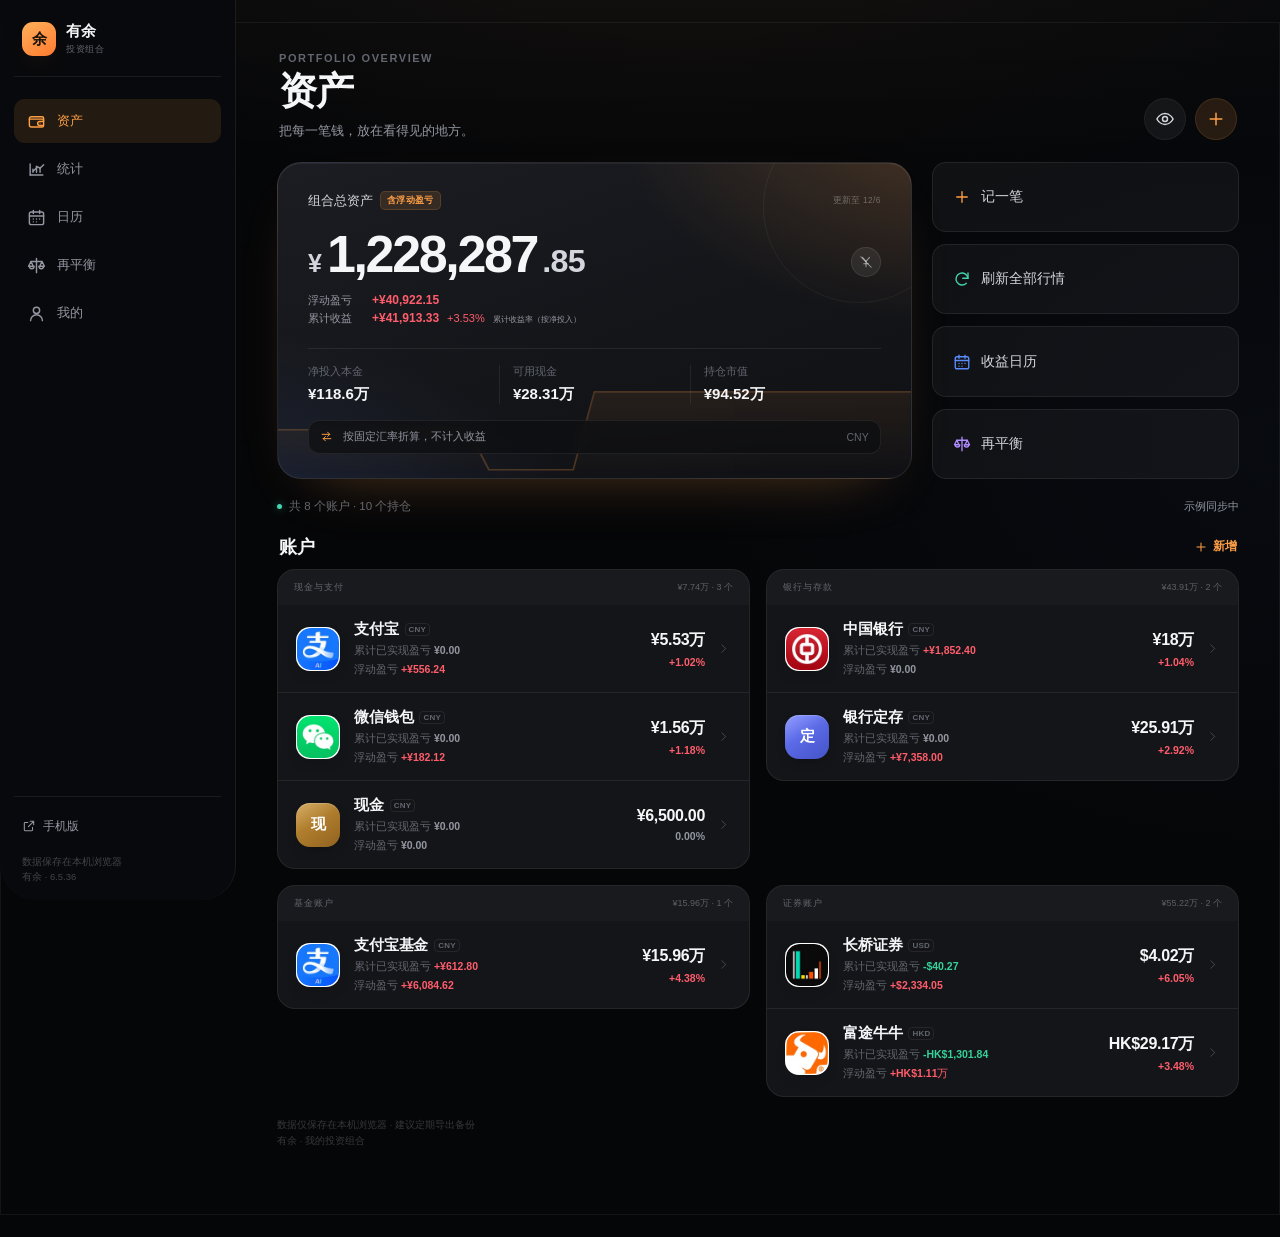
==== pc/index.html @ 5d85e14e "Revert "fix: 图表按实际宽度渲染，修复电脑版曲线放大变形" This reverts commit f839849ef86b0f21b59c3e027beba569b2252ef9." ====
<!DOCTYPE html>
<html lang="zh-CN" data-theme="dark" data-layout="desktop">
<head>
<meta charset="UTF-8">
<meta name="viewport" content="width=device-width, initial-scale=1.0">
<meta name="color-scheme" content="dark light">
<meta name="theme-color" content="#08090B">
<meta name="format-detection" content="telephone=no">
<meta name="description" content="有余 — 桌面端投资组合与收益统计工具">
<title>有余 · 投资组合（电脑版）</title>
<link rel="icon" href="data:image/svg+xml,%3Csvg xmlns='http://www.w3.org/2000/svg' viewBox='0 0 64 64'%3E%3Crect width='64' height='64' rx='16' fill='%23141518'/%3E%3Cpath d='M13 42l11-12 8.5 7L51 18' fill='none' stroke='%23FF9F45' stroke-width='5.5' stroke-linecap='round' stroke-linejoin='round'/%3E%3Ccircle cx='51' cy='18' r='4' fill='%235B8CFF'/%3E%3C/svg%3E">
<link rel="apple-touch-icon" href="[data-uri]">
<script>try{var __t=localStorage.getItem("yingji.theme.v1");if(__t==="light"||__t==="dark"){document.documentElement.dataset.theme=__t;document.documentElement.style.colorScheme=__t;var __m=document.querySelector('meta[name="theme-color"]');if(__m)__m.setAttribute("content",__t==="light"?"#f4f5f7":"#08090b");}}catch(e){}</script>
<style>
/* =========================================================
   有余 · iPhone investment portfolio
   ========================================================= */
:root{
  --bg:#08090b;
  --bg-soft:#0d0e11;
  --surface:#141518;
  --surface-2:#191a1e;
  --surface-3:#202126;
  --surface-4:#282a30;
  --ink:#f5f6f8;
  --ink-2:#d3d6dd;
  --muted:#9397a1;
  --faint:#62666f;
  --line:rgba(255,255,255,.075);
  --line-2:rgba(255,255,255,.13);
  --accent:#ff9f45;
  --accent-2:#ffc46b;
  --accent-soft:rgba(255,159,69,.13);
  --blue:#5b8cff;
  --blue-soft:rgba(91,140,255,.14);
  --violet:#b18cff;
  --teal:#43d6b0;
  --gold:#f2c45c;
  --pink:#ff7aa2;
  --gain:#ff5d6c;
  --gain-soft:rgba(255,93,108,.12);
  --loss:#35d39a;
  --loss-soft:rgba(53,211,154,.11);
  --warning:#ffc857;
  --shadow:0 18px 48px -24px rgba(0,0,0,.8);
  --radius:22px;
  --radius-sm:14px;
  --radius-xs:10px;
  --app-w:480px;
  --safe-top:env(safe-area-inset-top,0px);
  --safe-bottom:env(safe-area-inset-bottom,0px);
  --font:-apple-system,BlinkMacSystemFont,"SF Pro Display","SF Pro Text","PingFang SC","Hiragino Sans GB","Helvetica Neue",Arial,sans-serif;
  --mono:"SF Mono",ui-monospace,"Roboto Mono",Menlo,monospace;
}
*{box-sizing:border-box;-webkit-tap-highlight-color:transparent}
html,body{margin:0;padding:0;background:#050608}
html{font-size:16px;-webkit-text-size-adjust:100%}
body{
  color:var(--ink);
  font-family:var(--font);
  overscroll-behavior-y:none;
  -webkit-font-smoothing:antialiased;
  min-height:100vh;
  background:
    radial-gradient(900px 500px at 50% -10%, rgba(255,159,69,.055), transparent 65%),
    radial-gradient(700px 500px at 100% 40%, rgba(91,140,255,.035), transparent 70%),
    #050608;
}
body::before{
  content:"";
  position:fixed;inset:0;
  pointer-events:none;
  background:linear-gradient(180deg,rgba(255,255,255,.018),transparent 22%);
  z-index:0;
}
button,input,select,textarea{font:inherit;color:inherit}
button{background:none;border:0;padding:0;cursor:pointer}
a{color:inherit;text-decoration:none}
p,h1,h2,h3,h4{margin:0}
ul,ol{margin:0;padding:0;list-style:none}
::selection{background:rgba(255,159,69,.28)}
::-webkit-scrollbar{width:0;height:0}
:focus-visible{outline:2px solid rgba(255,159,69,.7);outline-offset:2px}
.hidden{display:none!important}

#app{
  width:100%;
  max-width:var(--app-w);
  margin:0 auto;
  min-height:100dvh;
  min-height:100vh;
  position:relative;
  background:
    radial-gradient(760px 430px at 50% -12%, rgba(255,159,69,.075), transparent 62%),
    var(--bg);
  box-shadow:0 0 0 1px rgba(255,255,255,.035), 0 30px 100px rgba(0,0,0,.55);
  overflow:hidden;
  overflow:clip;
}
.screen{
  padding:calc(var(--safe-top) + 20px) 18px calc(110px + var(--safe-bottom));
  min-height:100dvh;
  position:relative;
  z-index:1;
}
.screen.detail-screen{
  padding:0 0 calc(96px + var(--safe-bottom));
}
.page{animation:pageIn .34s cubic-bezier(.2,.8,.2,1) both}
@keyframes pageIn{from{opacity:0}to{opacity:1}}
@keyframes fadeIn{from{opacity:0}to{opacity:1}}
@keyframes sheetUp{from{transform:translateY(100%)}to{transform:translateY(0)}}
@keyframes pulseDot{0%,100%{opacity:.4;transform:scale(.85)}50%{opacity:1;transform:scale(1)}}

/* ---------- typography ---------- */
.eyebrow{font-size:11px;line-height:1;letter-spacing:.12em;text-transform:uppercase;color:var(--faint);font-weight:600}
.page-title{font-size:30px;line-height:1.08;font-weight:720;letter-spacing:-.03em;margin-top:7px}
.page-sub{font-size:12px;color:var(--muted);margin-top:7px;line-height:1.45}
.mono{font-family:var(--mono);font-variant-numeric:tabular-nums}
.num{font-variant-numeric:tabular-nums;letter-spacing:-.02em}
.muted{color:var(--muted)}
.faint{color:var(--faint)}
.tiny{font-size:10.5px;line-height:1.5;color:var(--muted)}
.caption{font-size:11px;color:var(--muted);line-height:1.45}
.gain{color:var(--gain)!important}
.loss{color:var(--loss)!important}
.flat{color:var(--muted)!important}
.accent{color:var(--accent)!important}
.nowrap{white-space:nowrap}

/* ---------- header ---------- */
.topbar{
  display:flex;align-items:flex-start;justify-content:space-between;gap:16px;
  padding:2px 2px 20px;
}
.topbar .head-left{min-width:0}
.head-actions{display:flex;align-items:center;gap:9px;padding-top:3px;flex-shrink:0}
.hero-amount-row{display:flex;align-items:flex-end;justify-content:space-between;gap:12px}
.hero-big-toggle{
  width:30px;height:30px;border-radius:50%;flex:0 0 30px;margin-bottom:7px;
  display:inline-flex;align-items:center;justify-content:center;
  background:rgba(255,255,255,.07);border:1px solid rgba(255,255,255,.09);
  color:rgba(255,255,255,.5);transition:background .16s,color .16s,transform .12s;
}
.hero-big-toggle .icon{width:14px;height:14px}
.hero-big-toggle.on{background:rgba(255,159,69,.16);border-color:rgba(255,159,69,.3);color:var(--accent)}
.hero-big-toggle:active{transform:scale(.94)}
.icon-btn{
  width:38px;height:38px;border-radius:50%;
  display:inline-flex;align-items:center;justify-content:center;
  background:rgba(255,255,255,.055);
  border:1px solid rgba(255,255,255,.055);
  color:var(--ink-2);
  transition:transform .16s ease,background .16s ease,color .16s ease;
}
.icon-btn:active{transform:scale(.92);background:rgba(255,255,255,.1)}
.icon-btn.accent{color:var(--accent);background:var(--accent-soft);border-color:rgba(255,159,69,.14)}
.icon-btn.sm{width:32px;height:32px}
.icon-btn.lg{width:42px;height:42px}
.icon{width:20px;height:20px;display:block;stroke:currentColor;fill:none;stroke-width:1.8;stroke-linecap:round;stroke-linejoin:round}
.icon.sm{width:16px;height:16px}
.icon.lg{width:24px;height:24px}
.icon.fill{fill:currentColor;stroke:none}
.text-btn{display:inline-flex;align-items:center;gap:5px;color:var(--accent);font-size:12px;font-weight:600;padding:4px 0}
.text-btn .icon{width:14px;height:14px}
.text-btn.muted{color:var(--muted)}
.pill-btn{
  height:34px;padding:0 13px;border-radius:999px;
  background:rgba(255,255,255,.055);border:1px solid var(--line);
  display:inline-flex;align-items:center;gap:6px;font-size:11.5px;color:var(--ink-2);font-weight:600;
}
.pill-btn .icon{width:14px;height:14px}
.pill-btn:active{transform:scale(.96)}
.back-head{
  position:sticky;top:0;z-index:20;
  display:flex;align-items:center;justify-content:space-between;gap:12px;
  padding:calc(var(--safe-top) + 12px) 16px 12px;
  background:linear-gradient(180deg,rgba(8,9,11,.96) 0%,rgba(8,9,11,.82) 70%,rgba(8,9,11,0) 100%);
  backdrop-filter:blur(16px) saturate(140%);
  -webkit-backdrop-filter:blur(16px) saturate(140%);
}
.back-head .title{font-size:16px;font-weight:650;text-align:center;flex:1;min-width:0;overflow:hidden;text-overflow:ellipsis;white-space:nowrap}
.back-head .side{width:38px;display:flex;justify-content:flex-start}
.back-head .side.right{justify-content:flex-end;width:auto;gap:8px}
.detail-body{padding:0 18px}

/* ---------- tabbar ---------- */
.tabbar{
  position:fixed;left:50%;bottom:0;transform:translateX(-50%);
  width:100%;max-width:var(--app-w);z-index:60;
  display:grid;grid-template-columns:repeat(5,1fr);
  padding:9px 8px calc(8px + var(--safe-bottom));
  background:rgba(12,13,16,.86);
  border-top:1px solid rgba(255,255,255,.06);
  backdrop-filter:blur(26px) saturate(160%);
  -webkit-backdrop-filter:blur(26px) saturate(160%);
}
.tab-item{
  min-width:0;display:flex;flex-direction:column;align-items:center;gap:4px;
  color:var(--faint);font-size:9.5px;font-weight:500;letter-spacing:.02em;
  padding:3px 0 2px;border-radius:14px;transition:color .18s ease;
}
.tab-item .tab-ico{width:23px;height:23px;display:flex;align-items:center;justify-content:center;position:relative}
.tab-item .icon{width:21px;height:21px;stroke-width:1.75}
.tab-item.active{color:var(--accent)}
.tab-item.active .tab-ico::before{
  content:"";position:absolute;inset:-6px -11px;border-radius:13px;
  background:rgba(255,159,69,.1);
}
.tab-item:active{opacity:.7}
.tab-item .dot{position:absolute;top:-1px;right:1px;width:4px;height:4px;border-radius:50%;background:var(--accent)}

/* ---------- surfaces ---------- */
.card{
  background:linear-gradient(180deg,rgba(25,26,30,.96),rgba(20,21,24,.98));
  border:1px solid var(--line);
  border-radius:var(--radius);
  box-shadow:0 1px 0 rgba(255,255,255,.025) inset;
  overflow:hidden;
}
.card.pad{padding:18px}
.card.flat{background:var(--surface);box-shadow:none}
.card.tight{border-radius:18px}
.section{margin-top:22px}
.section-head{display:flex;align-items:center;justify-content:space-between;gap:12px;margin:0 2px 10px}
.section-head h2{font-size:15px;font-weight:650;letter-spacing:-.01em}
.section-head .sub{font-size:10.5px;color:var(--faint);margin-top:3px}
.section-head .text-btn{font-size:11.5px}
.section-label{font-size:11px;letter-spacing:.09em;text-transform:uppercase;color:var(--faint);font-weight:650}
.divider{height:1px;background:var(--line);margin:0 18px}
.card-head{display:flex;align-items:flex-start;justify-content:space-between;gap:12px;padding:18px 18px 0}
.card-head h2{font-size:15px;font-weight:650;letter-spacing:-.01em}
.card-head .sub{font-size:10.5px;color:var(--faint);margin-top:4px;line-height:1.5}
.card-body{padding:18px}

/* ---------- hero ---------- */
.hero{
  position:relative;overflow:hidden;
  border-radius:26px;
  border:1px solid rgba(255,255,255,.085);
  background:
    radial-gradient(120% 150% at 108% -18%, rgba(255,159,69,.24), transparent 46%),
    radial-gradient(105% 125% at -12% 125%, rgba(91,140,255,.16), transparent 58%),
    linear-gradient(160deg,#1c1d22 0%,#141519 56%,#101115 100%);
  box-shadow:0 24px 60px -38px rgba(255,159,69,.42), 0 1px 0 rgba(255,255,255,.06) inset;
  padding:20px 20px 18px;
  isolation:isolate;
}
.hero::after{
  content:"";position:absolute;right:-44px;top:-52px;width:190px;height:190px;border-radius:50%;
  border:1px solid rgba(255,255,255,.055);z-index:-1;
}
.hero-top{display:flex;align-items:center;justify-content:space-between;gap:10px}
.hero-label{font-size:12px;color:var(--ink-2);display:flex;align-items:center;gap:7px;font-weight:550}
.hero-label .tag{font-size:9px;letter-spacing:.04em;color:var(--accent);background:rgba(255,159,69,.13);border:1px solid rgba(255,159,69,.16);padding:2px 6px;border-radius:5px;font-weight:600}
.hero-eye{color:var(--faint);width:30px;height:30px;display:flex;align-items:center;justify-content:center;border-radius:50%;background:rgba(255,255,255,.05)}
.hero-eye .icon{width:16px;height:16px}
.hero-amount{
  font-size:clamp(32px,9.3vw,41px);line-height:1.1;font-weight:730;letter-spacing:-.045em;
  margin-top:13px;font-variant-numeric:tabular-nums;
  display:flex;align-items:baseline;gap:5px;
}
.hero-amount .cur{font-size:21px;font-weight:600;color:var(--ink-2);letter-spacing:0}
.hero-amount .dec{font-size:.62em;color:var(--ink-2);font-weight:600;letter-spacing:-.02em}
.hero-pnl{display:flex;align-items:center;gap:9px;margin-top:8px;font-size:12.5px;flex-wrap:wrap}
.hero-pnl .chip{display:inline-flex;align-items:center;gap:4px;font-weight:650;padding:3px 7px;border-radius:7px;background:rgba(255,93,108,.12);color:var(--gain);font-size:11.5px}
.hero-pnl .chip.loss{background:rgba(53,211,154,.1);color:var(--loss)}
.hero-pnl .muted{font-size:11px;color:var(--muted)}
.hero-stats{
  display:grid;grid-template-columns:1fr 1fr 1fr;gap:0;
  margin-top:19px;padding-top:14px;border-top:1px solid rgba(255,255,255,.075);
}
.hero-stat{padding-right:10px;min-width:0}
.hero-stat + .hero-stat{padding-left:13px;border-left:1px solid rgba(255,255,255,.07)}
.hero-stat .lab{font-size:9.5px;color:var(--faint);white-space:nowrap;overflow:hidden;text-overflow:ellipsis}
.hero-stat .val{font-size:13px;font-weight:650;margin-top:5px;font-variant-numeric:tabular-nums;white-space:nowrap;overflow:hidden;text-overflow:ellipsis}
.hero-stat .val small{font-size:9px;color:var(--faint);font-weight:500;margin-left:3px}
.spark-layer{position:absolute;left:0;right:0;bottom:0;height:92px;z-index:-1;opacity:.46;pointer-events:none}
.spark-layer svg{width:100%;height:100%;display:block}
.hero-fx{
  position:absolute;right:18px;bottom:17px;font-size:8.5px;letter-spacing:.03em;color:rgba(255,255,255,.28);
  display:flex;align-items:center;gap:3px;
}
.hero-fx .icon{width:10px;height:10px}
.hero-note{
  margin-top:14px;padding:9px 11px;border-radius:11px;
  background:rgba(255,255,255,.035);border:1px solid rgba(255,255,255,.05);
  display:flex;align-items:center;justify-content:space-between;gap:10px;font-size:10px;color:var(--muted)
}
.hero-note .icon{width:13px;height:13px;color:var(--accent)}
.hero-note b{color:var(--ink-2);font-weight:600}

/* ---------- quick actions ---------- */
.quick-grid{display:grid;grid-template-columns:repeat(2,1fr);gap:9px;margin-top:12px}
.quick-item{
  display:flex;align-items:center;justify-content:center;gap:6px;
  height:40px;border-radius:13px;background:rgba(255,255,255,.045);border:1px solid var(--line);
  color:var(--ink-2);font-size:11px;font-weight:550;transition:background .16s,transform .16s;
}
.quick-item:active{transform:scale(.97);background:rgba(255,255,255,.08)}
.quick-item .icon{width:15px;height:15px;color:var(--accent)}
.quick-item.blue .icon{color:var(--blue)}
.quick-item.violet .icon{color:var(--violet)}
.quick-item.teal .icon{color:var(--teal)}
.quick-item.busy{opacity:.75}
.quick-item.busy .icon{animation:spin .9s linear infinite}
@keyframes spin{to{transform:rotate(360deg)}}

/* ---------- account rows ---------- */
.list-card{background:var(--surface);border:1px solid var(--line);border-radius:var(--radius);overflow:hidden}
.account-row{
  display:flex;align-items:center;gap:12px;padding:13px 14px;
  position:relative;transition:background .16s ease;
}
.account-row + .account-row{border-top:1px solid var(--line)}
.account-row:active{background:rgba(255,255,255,.035)}
.acct-icon{
  width:40px;height:40px;border-radius:13px;flex:0 0 40px;
  display:flex;align-items:center;justify-content:center;
  font-size:15px;font-weight:700;letter-spacing:-.02em;
  color:#fff;position:relative;overflow:hidden;
  box-shadow:0 5px 14px -8px rgba(0,0,0,.65), 0 1px 0 rgba(255,255,255,.18) inset;
}
.acct-icon::after{content:"";position:absolute;inset:0;background:linear-gradient(150deg,rgba(255,255,255,.26),transparent 45%)}
.acct-icon span{position:relative;z-index:1}
.acct-main{flex:1;min-width:0}
.acct-name{display:flex;align-items:center;gap:6px;font-size:13.5px;font-weight:600;letter-spacing:-.01em;white-space:nowrap;overflow:hidden;text-overflow:ellipsis}
.acct-name .ccy{font-size:8px;font-weight:600;color:var(--faint);border:1px solid var(--line);border-radius:4px;padding:1px 3px;letter-spacing:.03em}
.acct-meta{display:flex;align-items:center;gap:9px;margin-top:5px;font-size:9.5px;color:var(--faint);white-space:nowrap;overflow:hidden}
.acct-meta + .acct-meta{margin-top:2px}
.acct-meta b{font-weight:550;font-variant-numeric:tabular-nums}
.acct-meta .sep{width:2px;height:2px;border-radius:50%;background:var(--faint);opacity:.55}
.acct-value{text-align:right;flex:0 0 auto;min-width:77px}
.acct-value .v{font-size:14px;font-weight:650;font-variant-numeric:tabular-nums;letter-spacing:-.02em}
.acct-value .p{font-size:9.5px;margin-top:5px;font-weight:550;font-variant-numeric:tabular-nums}
.acct-chevron{color:rgba(255,255,255,.22);width:14px;height:14px;flex:0 0 14px;margin-left:-2px}
.acct-chevron .icon{width:13px;height:13px}
.account-row .hold-badge{font-size:8px;color:var(--faint);margin-top:4px;display:block;text-align:right}

/* ---------- holdings ---------- */
.holding-row{
  display:flex;align-items:center;gap:11px;padding:13px 14px;
  transition:background .16s;position:relative;
}
.holding-row + .holding-row{border-top:1px solid var(--line)}
.holding-row:active{background:rgba(255,255,255,.035)}
.h-icon{
  width:34px;height:34px;border-radius:11px;flex:0 0 34px;display:flex;align-items:center;justify-content:center;
  font-size:10.5px;font-weight:700;letter-spacing:-.02em;color:var(--ink-2);
  background:var(--surface-3);border:1px solid rgba(255,255,255,.055);
}
.h-icon.img{color:#fff;border:0;background:linear-gradient(145deg,var(--hc1),var(--hc2));box-shadow:0 6px 14px -9px #000}
.h-main{flex:1;min-width:0}
.h-name{font-size:12.5px;font-weight:600;white-space:nowrap;overflow:hidden;text-overflow:ellipsis}
.h-sub{font-size:9px;color:var(--faint);margin-top:4px;white-space:nowrap;overflow:hidden;text-overflow:ellipsis}
.h-value{text-align:right;min-width:70px}
.h-value .v{font-size:12.5px;font-weight:650;font-variant-numeric:tabular-nums}
.h-value .h-label{font-size:7.5px;color:var(--faint);margin-bottom:2px;letter-spacing:.03em}
.h-value .p{font-size:9.5px;margin-top:4px;font-variant-numeric:tabular-nums;font-weight:550}
.h-chevron .icon{width:12px;height:12px;color:rgba(255,255,255,.2)}
.h-cell,.desktop-table-head{display:none}

/* ---------- segmented ---------- */
.segmented{
  display:grid;grid-auto-flow:column;grid-auto-columns:1fr;
  gap:3px;padding:3px;border-radius:13px;background:rgba(255,255,255,.055);
  border:1px solid rgba(255,255,255,.035);
}
.segmented .seg{
  height:31px;border-radius:10px;display:flex;align-items:center;justify-content:center;
  font-size:11px;font-weight:550;color:var(--muted);white-space:nowrap;transition:background .18s,color .18s,box-shadow .18s;
}
.segmented .seg.active{background:#2b2c32;color:var(--ink);font-weight:650;box-shadow:0 4px 12px -6px #000,0 1px 0 rgba(255,255,255,.09) inset}
.segmented.small .seg{height:27px;font-size:10px;border-radius:8px}
.segmented.accent .seg.active{background:rgba(255,159,69,.16);color:var(--accent);box-shadow:none}
.chip-row{display:flex;gap:7px;overflow:auto;padding:1px 0;scrollbar-width:none}
.chip{
  height:32px;padding:0 13px;border-radius:999px;flex:0 0 auto;
  display:flex;align-items:center;gap:6px;font-size:11px;font-weight:550;
  border:1px solid var(--line);background:rgba(255,255,255,.035);color:var(--muted);
  transition:.18s;
}
.chip.active{background:var(--ink);color:#111;border-color:var(--ink);font-weight:650}
.chip .dot{width:6px;height:6px;border-radius:50%}
.chip.add{border-style:dashed;color:var(--faint);padding:0 11px}
.chip:active{transform:scale(.96)}

/* ---------- chart ---------- */
.chart-block{position:relative;margin-top:4px}
.chart-svg{width:100%;height:auto;display:block;overflow:visible}
.chart-svg .grid-line{stroke:rgba(255,255,255,.055);stroke-width:.7;stroke-dasharray:2 4}
.chart-svg .axis-label{fill:#646872;font-size:8px;font-family:var(--font)}
.chart-svg .line{fill:none;stroke-width:1.9;stroke-linecap:round;stroke-linejoin:round;vector-effect:non-scaling-stroke}
.chart-svg .area{opacity:.95}
.chart-svg .last-dot{stroke:#141518;stroke-width:2.2}
.chart-svg .crosshair{stroke:rgba(255,255,255,.24);stroke-width:.8;stroke-dasharray:3 3}
.chart-svg .hover-dot{stroke:#141518;stroke-width:2}
.chart-tip{
  position:absolute;z-index:5;pointer-events:none;min-width:82px;
  background:rgba(32,33,38,.96);border:1px solid rgba(255,255,255,.11);
  border-radius:9px;padding:6px 8px;box-shadow:0 8px 24px rgba(0,0,0,.4);
  transform:translate(-50%,-108%);opacity:0;transition:opacity .12s ease;
  backdrop-filter:blur(10px);-webkit-backdrop-filter:blur(10px);
}
.chart-tip.show{opacity:1}
.chart-tip .d{font-size:8px;color:var(--faint);white-space:nowrap}
.chart-tip .v{font-size:11px;font-weight:650;margin-top:2px;white-space:nowrap;font-variant-numeric:tabular-nums}
.chart-tip .p{font-size:8.5px;margin-top:1px;font-variant-numeric:tabular-nums}
.chart-head{display:flex;align-items:flex-start;justify-content:space-between;gap:12px;margin-bottom:4px}
.chart-head h2{font-size:15px;font-weight:650}
.chart-head .sub{font-size:10px;color:var(--faint);margin-top:4px}
.chart-toggle{width:128px;flex:0 0 128px}
.chart-tabs{display:flex;gap:14px;margin-top:13px;border-bottom:1px solid var(--line)}
.chart-tabs button{font-size:11px;color:var(--faint);padding:0 1px 9px;position:relative;font-weight:550}
.chart-tabs button.active{color:var(--ink)}
.chart-tabs button.active::after{content:"";position:absolute;left:0;right:0;bottom:-1px;height:2px;border-radius:2px;background:var(--accent)}
.period-row{display:flex;align-items:center;justify-content:space-between;gap:10px;margin-top:12px}
.period-row .segmented{width:190px}

/* ---------- metrics ---------- */
.metrics{display:grid;grid-template-columns:repeat(4,1fr);gap:1px;background:var(--line);border-radius:14px;overflow:hidden;margin-top:14px}
.metric{background:rgba(255,255,255,.022);padding:11px 10px;min-width:0}
.metric .lab{font-size:8.5px;color:var(--faint);white-space:nowrap;overflow:hidden;text-overflow:ellipsis}
.metric .val{font-size:12px;font-weight:650;margin-top:5px;font-variant-numeric:tabular-nums;white-space:nowrap;overflow:hidden;text-overflow:ellipsis}
.metric .sub{font-size:7.5px;color:var(--faint);margin-top:3px;white-space:nowrap}

/* ---------- records ---------- */
.record-row{display:flex;align-items:center;gap:11px;padding:11px 14px;position:relative}
.record-row + .record-row{border-top:1px solid var(--line)}
.rec-icon{
  width:30px;height:30px;border-radius:10px;flex:0 0 30px;display:flex;align-items:center;justify-content:center;
  background:rgba(255,255,255,.05);color:var(--muted);font-size:9px;
}
.rec-icon.gain{background:var(--gain-soft);color:var(--gain)}
.rec-icon.loss{background:var(--loss-soft);color:var(--loss)}
.rec-icon.accent{background:var(--accent-soft);color:var(--accent)}
.rec-icon.blue{background:var(--blue-soft);color:var(--blue)}
.rec-main{flex:1;min-width:0}
.rec-title{font-size:11.5px;font-weight:550;display:flex;align-items:center;gap:6px;white-space:nowrap;overflow:hidden;text-overflow:ellipsis}
.rec-title .tag{font-size:7.5px;border-radius:4px;padding:1px 4px;background:rgba(255,255,255,.06);color:var(--faint);font-weight:500}
.rec-sub{font-size:8.5px;color:var(--faint);margin-top:3px;white-space:nowrap;overflow:hidden;text-overflow:ellipsis}
.rec-val{text-align:right;font-size:11px;font-weight:600;font-variant-numeric:tabular-nums;white-space:nowrap;padding-right:1px}
.rec-val .small{display:block;font-size:8px;color:var(--faint);font-weight:400;margin-top:3px}
.rec-del{color:rgba(255,255,255,.2);width:30px;height:30px;display:flex;align-items:center;justify-content:center;border-radius:9px;flex:0 0 30px}
.rec-del:active{background:rgba(255,93,108,.12);color:var(--gain)}
.rec-del .icon{width:14px;height:14px}
.records-more{padding:12px 14px;border-top:1px solid var(--line);text-align:center}

/* ---------- donut ---------- */
.donut-layout{display:flex;align-items:center;gap:16px;margin-top:6px}
.donut-box{position:relative;flex-shrink:0}
.donut-box svg{width:100%;height:100%;display:block;transform:rotate(-90deg)}
.donut-box circle{transition:stroke-dasharray .5s ease}
.donut-center{position:absolute;inset:0;display:flex;flex-direction:column;align-items:center;justify-content:center;text-align:center;padding:0 18px}
.donut-center strong{font-size:16px;font-weight:700;letter-spacing:-.03em;font-variant-numeric:tabular-nums;line-height:1.1;max-width:100%;white-space:nowrap;overflow:hidden;text-overflow:ellipsis}
.donut-center span{font-size:8px;color:var(--faint);margin-top:4px;letter-spacing:.03em}
.donut-legend{flex:1;min-width:0;display:flex;flex-direction:column;gap:8px}
.legend-row{display:flex;align-items:center;gap:7px;min-width:0}
.legend-row .dot{width:7px;height:7px;border-radius:2px;flex:0 0 7px}
.legend-row .name{font-size:10.5px;color:var(--ink-2);flex:1;min-width:0;overflow:hidden;text-overflow:ellipsis;white-space:nowrap}
.legend-row .amt{font-size:10px;font-weight:600;font-variant-numeric:tabular-nums;white-space:nowrap}
.legend-row .pct{font-size:9px;color:var(--faint);min-width:30px;text-align:right;font-variant-numeric:tabular-nums}
.donut-pair{display:grid;grid-template-columns:1fr 1fr;gap:10px;align-items:center}
.donut-mini-wrap{display:flex;flex-direction:column;align-items:center;gap:8px}
.donut-mini-wrap .cap{font-size:10px;color:var(--muted);text-align:center}
.donut-mini-wrap .cap b{display:block;color:var(--ink);font-size:11px;font-weight:600;margin-bottom:2px}
.donut-mini-wrap .donut-center strong{font-size:13px}

/* ---------- bar list ---------- */
.bar-list{display:flex;flex-direction:column;gap:12px;margin-top:15px}
.bar-row .bar-top{display:flex;align-items:center;gap:7px;margin-bottom:6px}
.bar-row .dot{width:7px;height:7px;border-radius:2px;flex:0 0 7px}
.bar-row .name{font-size:10.5px;flex:1;color:var(--ink-2);font-weight:550;white-space:nowrap;overflow:hidden;text-overflow:ellipsis}
.bar-row .pct{font-size:10px;font-weight:650;font-variant-numeric:tabular-nums}
.bar-row .amt{font-size:8.5px;color:var(--faint);margin-top:4px;font-variant-numeric:tabular-nums;white-space:nowrap}
.bar-track{height:6px;border-radius:3px;background:rgba(255,255,255,.065);overflow:hidden;position:relative}
.bar-fill{height:100%;border-radius:3px;min-width:2px;transition:width .6s cubic-bezier(.2,.8,.2,1)}

/* ---------- flow diagram ---------- */
.flow-card{padding:18px 16px 16px}
.flow-diagram{position:relative;height:300px;margin-top:8px}
.flow-svg{position:absolute;inset:0;width:100%;height:100%;pointer-events:none}
.flow-node{
  position:absolute;background:rgba(255,255,255,.035);border:1px solid var(--line);
  border-radius:11px;padding:8px 8px 7px;text-align:center;min-width:0;
  display:flex;flex-direction:column;align-items:center;justify-content:center;
}
.flow-node .l{font-size:8px;color:var(--faint);white-space:nowrap}
.flow-node .v{font-size:11.5px;font-weight:650;margin-top:4px;font-variant-numeric:tabular-nums;white-space:nowrap}
.flow-node.accent{background:rgba(255,159,69,.08);border-color:rgba(255,159,69,.15)}
.flow-node.accent .v{color:var(--accent)}
.flow-node.gain{background:var(--gain-soft);border-color:rgba(255,93,108,.12)}
.flow-node.gain .v{color:var(--gain)}
.flow-node.loss{background:var(--loss-soft);border-color:rgba(53,211,154,.12)}
.flow-node.loss .v{color:var(--loss)}
.flow-node.total{background:rgba(255,255,255,.065);border-color:rgba(255,255,255,.13)}
.flow-node.total .v{font-size:13px}
.flow-top{left:2%;top:0;width:46%}
.flow-top.right{left:52%}
.flow-node-sub{font-size:7.5px;color:var(--faint);margin-top:2px;white-space:nowrap}
.flow-mid{top:110px;width:30%}
.flow-mid.a{left:1%}.flow-mid.b{left:35%}.flow-mid.c{left:69%}
.flow-end{left:26%;top:220px;width:48%}
.flow-legend{display:flex;align-items:center;justify-content:center;gap:7px;font-size:8.5px;color:var(--faint);margin-top:4px}
.flow-legend .dot{width:5px;height:5px;border-radius:50%;background:var(--accent)}
.flow-split{margin-top:12px;padding-top:12px;border-top:1px solid var(--line)}
.flow-split-head{display:flex;align-items:baseline;justify-content:space-between;font-size:10px;color:var(--muted)}
.flow-split-head b{font-size:15px;font-weight:650;letter-spacing:-.02em;font-variant-numeric:tabular-nums}
.flow-split-rows{margin-top:10px;display:flex;flex-direction:column;gap:8px}
.flow-split-row{display:flex;align-items:baseline;gap:8px;font-size:9px;color:var(--muted)}
.flow-split-row > span{flex:0 0 52px}
.flow-split-row > i{flex:1;min-width:0;font-style:normal;font-size:8px;color:var(--faint);white-space:nowrap;overflow:hidden;text-overflow:ellipsis}
.flow-split-row > b{flex:0 0 74px;text-align:right;font-size:10.5px;font-weight:600;color:var(--ink-2);font-variant-numeric:tabular-nums}

.position-group-title{font-size:8px;letter-spacing:.12em;color:var(--faint);padding:13px 0 3px;font-weight:600}
.position-group-title:first-child{padding-top:5px}
.glossary{margin:16px 0 0;border:1px solid var(--line);border-radius:14px;background:rgba(255,255,255,.022);overflow:hidden}
.glossary summary{list-style:none;display:flex;align-items:center;gap:7px;padding:12px 14px;font-size:10.5px;font-weight:600;cursor:pointer;color:var(--ink-2)}
.glossary summary::-webkit-details-marker{display:none}
.glossary summary svg{width:13px;height:13px;color:var(--faint)}
.glossary-hint{margin-left:auto;font-size:8.5px;font-weight:400;color:var(--faint)}
.glossary .when-open{display:none}
.glossary[open] .when-open{display:inline}
.glossary[open] .when-closed{display:none}
.h-sub-cost{font-size:8px!important;margin-top:3px!important}
.glossary-list{padding:0 14px 13px;display:flex;flex-direction:column;gap:10px}
.glossary-item{display:flex;flex-direction:column;gap:3px;padding-top:10px;border-top:1px solid var(--line)}
.glossary-name{font-size:9.5px;font-weight:650;color:var(--ink-2)}
.glossary-desc{font-size:9px;line-height:1.55;color:var(--faint)}

.backup-copy-area{width:100%;height:300px;border:1px solid var(--line);border-radius:12px;background:rgba(255,255,255,.03);color:var(--ink-2);font:9px/1.45 var(--mono);padding:10px;resize:vertical;white-space:pre;overflow:auto}
html[data-theme="light"] .backup-copy-area{background:#fff}
/* ---------- stat cards / misc ---------- */
.mini-stats{display:grid;grid-template-columns:1fr 1fr;gap:9px;margin-top:10px}
.mini-stat{background:var(--surface-2);border:1px solid var(--line);border-radius:15px;padding:12px 13px}
.mini-stat .l{font-size:9px;color:var(--faint)}
.mini-stat .v{font-size:15px;font-weight:650;margin-top:5px;font-variant-numeric:tabular-nums}
.mini-stat .s{font-size:8.5px;color:var(--faint);margin-top:3px}
.info-banner{
  display:flex;gap:9px;align-items:flex-start;padding:11px 12px;border-radius:13px;
  background:rgba(91,140,255,.07);border:1px solid rgba(91,140,255,.12);
  font-size:9.5px;line-height:1.55;color:#aab6d5;margin-top:12px;
}
.info-banner .icon{width:14px;height:14px;flex:0 0 14px;color:var(--blue);margin-top:1px}
.info-banner.warn{background:rgba(255,200,87,.06);border-color:rgba(255,200,87,.13);color:#cbb98c}
.info-banner.warn .icon{color:var(--warning)}
.empty-state{padding:36px 20px;text-align:center;color:var(--faint)}
.empty-state .ico{width:44px;height:44px;border-radius:14px;margin:0 auto 12px;display:flex;align-items:center;justify-content:center;background:rgba(255,255,255,.045);color:var(--muted)}
.empty-state .ico .icon{width:20px;height:20px}
.empty-state h3{font-size:12px;color:var(--ink-2);font-weight:600}
.empty-state p{font-size:9.5px;line-height:1.55;margin-top:5px}
.empty-state .btn{margin-top:14px}

/* ---------- page-specific: assets ---------- */
.asset-toolbar{display:flex;align-items:center;justify-content:space-between;margin-top:18px;gap:10px}
.asset-toolbar .left{display:flex;align-items:center;gap:7px;font-size:10.5px;color:var(--faint)}
.asset-toolbar .left .dot{width:5px;height:5px;border-radius:50%;background:var(--teal);box-shadow:0 0 8px rgba(67,214,176,.6)}
.asset-toolbar .right{display:flex;align-items:center;gap:8px}
.asset-toolbar .pill-btn{height:29px;font-size:10px}
.account-group-label{padding:14px 16px 7px;font-size:9px;letter-spacing:.1em;text-transform:uppercase;color:var(--faint);display:flex;justify-content:space-between;align-items:center;background:rgba(255,255,255,.018)}
.account-group-label span:last-child{letter-spacing:0;text-transform:none;font-size:9px;color:rgba(255,255,255,.3)}

/* ---------- stats ---------- */
.stat-hero{display:flex;align-items:flex-end;justify-content:space-between;gap:14px;margin-bottom:12px}
.stat-hero .big{font-size:27px;font-weight:720;letter-spacing:-.04em;font-variant-numeric:tabular-nums;line-height:1.1}
.stat-hero .cap{font-size:9px;color:var(--faint);margin-top:5px}
.stat-hero .right{text-align:right;font-size:10.5px;color:var(--muted)}
.stat-hero .right b{display:block;font-size:13px;font-weight:650;margin-top:3px;font-variant-numeric:tabular-nums}
.scheme-strip{display:flex;gap:7px;overflow:auto;margin:2px 0 14px}
.scheme-strip .chip{height:33px}
.sankey-shell{
  margin:14px 0 0;overflow:visible;
}
.sankey-shell::-webkit-scrollbar{display:none}
.sankey-svg{display:block;width:100%;height:auto;min-width:0}
.sankey-svg text{font-family:var(--font)}
.sankey-label{fill:#d9dce3;font-size:8.5px;font-weight:600}
.sankey-sub{fill:#6e727c;font-size:7.2px}
.sankey-total{fill:#f5f6f8;font-size:10px;font-weight:650}
.sankey-head{fill:#767a84;font-size:7px;letter-spacing:.05em}
.sankey-node{transition:opacity .2s}
.sankey-link{mix-blend-mode:screen}
.sankey-hint{display:flex;align-items:center;gap:4px;font-size:8.5px;color:var(--faint);margin-top:2px}
.sankey-hint .icon{width:11px;height:11px}
.stats-list{margin-top:3px}
.stats-row{display:flex;align-items:center;gap:11px;padding:12px 0;border-bottom:1px solid var(--line)}
.stats-row:last-child{border-bottom:0}
.stats-row .dot{width:8px;height:8px;border-radius:3px;flex:0 0 8px}
.stats-row .main{flex:1;min-width:0}
.stats-row .main .t{font-size:11.5px;font-weight:550;white-space:nowrap;overflow:hidden;text-overflow:ellipsis}
.stats-row .main .s{font-size:9px;color:var(--faint);margin-top:3px;white-space:nowrap;overflow:hidden;text-overflow:ellipsis}
.stats-row .val{text-align:right;min-width:74px}
.stats-row .val b{display:block;font-size:11.5px;font-weight:650;font-variant-numeric:tabular-nums}
.stats-row .val span{display:block;font-size:8.5px;margin-top:3px;font-variant-numeric:tabular-nums}
.stats-row .chev{color:rgba(255,255,255,.18)}
.stats-row .chev .icon{width:13px;height:13px}

/* ---------- rebalance ---------- */
.reb-summary{display:flex;align-items:center;justify-content:space-between;gap:10px;padding:12px 14px;border-radius:13px;background:rgba(255,255,255,.032);border:1px solid var(--line);margin-top:12px}
.reb-summary .l{display:flex;align-items:center;gap:8px;font-size:10px;color:var(--muted)}
.reb-summary .l .icon{width:15px;height:15px;color:var(--accent)}
.reb-summary .r{font-size:10px;font-weight:600;color:var(--ink-2)}
.reb-list{margin-top:8px}
.reb-row{padding:14px 0;border-bottom:1px solid var(--line)}
.reb-row:last-child{border-bottom:0}
.reb-top{display:flex;align-items:center;gap:7px;margin-bottom:8px}
.reb-top .dot{width:7px;height:7px;border-radius:2px;flex:0 0 7px}
.reb-top .name{font-size:11.5px;font-weight:600;flex:1;min-width:0;white-space:nowrap;overflow:hidden;text-overflow:ellipsis}
.reb-top .val{font-size:11.5px;font-weight:650;font-variant-numeric:tabular-nums}
.reb-top .st{font-size:8px;border-radius:5px;padding:2px 5px;font-weight:550;margin-left:2px}
.reb-top .st.high{background:var(--gain-soft);color:var(--gain)}
.reb-top .st.low{background:var(--blue-soft);color:var(--blue)}
.reb-top .st.ok{background:var(--loss-soft);color:var(--loss)}
.reb-track{height:9px;border-radius:5px;background:rgba(255,255,255,.062);position:relative;overflow:hidden}
.reb-zone{position:absolute;top:0;bottom:0;background:rgba(255,255,255,.055);border-left:1px solid rgba(255,255,255,.14);border-right:1px solid rgba(255,255,255,.14)}
.reb-fill{position:absolute;left:0;top:0;bottom:0;border-radius:5px;opacity:.7}
.reb-target{position:absolute;top:-2px;bottom:-2px;width:2px;background:var(--ink);border-radius:2px;box-shadow:0 0 0 2px rgba(0,0,0,.24)}
.reb-meta{display:flex;align-items:center;justify-content:space-between;margin-top:7px;font-size:8.5px;color:var(--faint)}
/* 调整目标配置：目标 / 目标金额 / 年化 / 预期收益 */
.reb-target-head{display:grid;grid-template-columns:minmax(0,1fr) 46px 72px 44px 78px;gap:6px;padding:0 0 7px;font-size:8px;color:var(--faint);letter-spacing:.02em}
.reb-target-head span:nth-child(n+2){text-align:right}
.reb-target-list{display:flex;flex-direction:column;gap:10px}
.reb-target-row{display:grid;grid-template-columns:minmax(0,1fr) 46px 72px 44px 78px;gap:6px;align-items:center}
.reb-target-name{display:flex;align-items:center;gap:8px;min-width:0}
.reb-target-name .dot{width:8px;height:8px;border-radius:3px;flex:0 0 8px}
.reb-target-name .nm{font-size:11px;color:var(--ink-2);white-space:nowrap;overflow:hidden;text-overflow:ellipsis}
.reb-target-row .reb-num{height:36px;padding:0 6px;text-align:right;font-size:12px;font-variant-numeric:tabular-nums}
.reb-target-amt{text-align:right;font-size:10px;color:var(--faint);font-variant-numeric:tabular-nums;white-space:nowrap;overflow:hidden;text-overflow:ellipsis}
.reb-target-amt.on{color:var(--ink-2);font-weight:600}
.reb-target-sum{display:grid;grid-template-columns:minmax(0,1fr) 46px 72px 44px 78px;gap:6px;align-items:start;margin-top:10px;padding-top:10px;border-top:1px solid var(--line)}
.reb-sum-name{font-size:9px;color:var(--faint);padding-top:1px}
.reb-sum{display:flex;flex-direction:column;align-items:flex-end;gap:3px;min-width:0}
.reb-sum span{font-size:8px;color:var(--faint);white-space:nowrap}
.reb-sum b{font-size:12px;font-weight:650;font-variant-numeric:tabular-nums;white-space:nowrap;color:var(--ink-2)}
.reb-sum-expected b{color:var(--accent);font-size:13px}
@media (max-width:374px){
  .reb-target-head,.reb-target-row,.reb-target-sum{grid-template-columns:minmax(0,1fr) 42px 64px 40px 70px;gap:5px}
}
.reb-meta b{font-weight:550;font-variant-numeric:tabular-nums}
.reb-meta .diff.high{color:var(--gain)}
.reb-meta .diff.low{color:var(--blue)}
.reb-actions{display:grid;grid-template-columns:1fr 1fr;gap:9px;margin-top:14px}
.reb-actions .btn{height:42px}
.reb-plan-row{display:flex;align-items:flex-start;gap:10px;padding:12px 0;border-bottom:1px solid var(--line)}
.reb-plan-row:last-child{border-bottom:0}
.reb-plan-icon{width:30px;height:30px;border-radius:9px;display:flex;align-items:center;justify-content:center;background:rgba(255,255,255,.05);flex:0 0 30px;color:var(--muted)}
.reb-plan-icon.buy{background:rgba(255,93,108,.1);color:var(--gain)}
.reb-plan-icon.sell{background:rgba(53,211,154,.1);color:var(--loss)}
.reb-plan-main{flex:1;min-width:0}
.reb-plan-main .t{font-size:11px;font-weight:600}
.reb-plan-main .s{font-size:9px;color:var(--faint);margin-top:4px;line-height:1.45}
.reb-plan-main .ops{display:flex;flex-wrap:wrap;gap:5px;margin-top:7px}
.reb-plan-main .op{font-size:8.5px;padding:4px 7px;border-radius:6px;background:rgba(255,255,255,.045);border:1px solid var(--line);color:var(--muted)}
.reb-plan-main .op b{font-weight:600;color:var(--ink-2)}
.reb-plan-val{font-size:10.5px;font-weight:650;white-space:nowrap;font-variant-numeric:tabular-nums}

/* ---------- calendar ---------- */
.cal-toolbar{display:flex;gap:8px;align-items:center;margin:14px 0 9px}
.cal-toolbar .segmented{flex:1}
.cal-toolbar .mini-toggle{width:100px;flex:0 0 100px}
.cal-summary{
  position:relative;overflow:hidden;border-radius:19px;border:1px solid var(--line);
  background:
    radial-gradient(100% 120% at 100% 0%, rgba(255,159,69,.12), transparent 55%),
    linear-gradient(150deg,#191a1e,#141518);
  padding:15px 16px;margin-top:12px;
}
.cal-summary .l{font-size:9px;color:var(--faint);display:flex;align-items:center;gap:5px}
.cal-summary{cursor:pointer}
.cal-summary:active{transform:scale(.995)}
.cal-more{margin-left:auto;display:inline-flex;align-items:center;gap:2px;font-size:8.5px;color:var(--faint)}
.cal-more .icon{width:11px;height:11px}
.cal-summary .v{font-size:25px;font-weight:720;letter-spacing:-.035em;margin-top:5px;font-variant-numeric:tabular-nums}
.cal-summary .sub{display:flex;align-items:center;gap:9px;font-size:9.5px;color:var(--muted);margin-top:5px}
.cal-summary .sub b{font-weight:600}
.cal-mini-stats{display:grid;grid-template-columns:1fr 1fr 1fr;gap:0;margin-top:13px;padding-top:12px;border-top:1px solid var(--line)}
.cal-mini-stats > div{padding-right:8px}
.cal-mini-stats > div + div{padding-left:11px;border-left:1px solid var(--line)}
.cal-mini-stats .l{font-size:8px}
.cal-mini-stats .n{font-size:10.5px;font-weight:600;margin-top:4px;font-variant-numeric:tabular-nums;white-space:nowrap}
.cal-head{display:flex;align-items:center;justify-content:space-between;gap:10px;margin:18px 2px 9px}
.cal-head .title{font-size:14px;font-weight:650;letter-spacing:-.01em}
.cal-head .nav{display:flex;align-items:center;gap:7px}
.cal-head .nav .icon-btn{width:29px;height:29px;background:rgba(255,255,255,.045)}
.cal-head .nav .icon{width:14px;height:14px}
.weekdays{display:grid;grid-template-columns:repeat(7,1fr);gap:5px;margin-bottom:5px}
.weekdays span{text-align:center;font-size:8.5px;color:var(--faint);padding:2px 0}
.cal-grid{display:grid;grid-template-columns:repeat(7,1fr);gap:5px}
.cal-cell{
  position:relative;min-height:61px;border-radius:11px;background:rgba(255,255,255,.024);
  border:1px solid rgba(255,255,255,.028);padding:6px 5px 5px;
  display:flex;flex-direction:column;justify-content:space-between;overflow:hidden;
  transition:transform .15s,background .15s;
}
.cal-cell:active{transform:scale(.96)}
.cal-cell.blank{visibility:hidden;pointer-events:none}
.cal-cell.future{opacity:.25}
.cal-cell.empty{background:rgba(255,255,255,.018)}
.cal-cell.today{border-color:rgba(255,159,69,.5);box-shadow:0 0 0 1px rgba(255,159,69,.15) inset}
.cal-cell.gain-bg{background:rgba(255,93,108,.08);border-color:rgba(255,93,108,.06)}
.cal-cell.loss-bg{background:rgba(53,211,154,.075);border-color:rgba(53,211,154,.05)}
.cal-cell.gain-bg.t2{background:rgba(255,93,108,.13)}
.cal-cell.gain-bg.t3{background:rgba(255,93,108,.19)}
.cal-cell.gain-bg.t4{background:rgba(255,93,108,.27)}
.cal-cell.loss-bg.t2{background:rgba(53,211,154,.12)}
.cal-cell.loss-bg.t3{background:rgba(53,211,154,.17)}
.cal-cell.loss-bg.t4{background:rgba(53,211,154,.24)}
.cal-day{font-size:9.5px;color:var(--ink-2);font-weight:550;line-height:1;display:flex;align-items:center;justify-content:space-between;width:100%}
.cal-day .rec-dot{width:3px;height:3px;border-radius:50%;background:var(--blue);opacity:.9}
.cal-amt{font-size:8px;font-variant-numeric:tabular-nums;font-weight:550;white-space:nowrap;letter-spacing:-.02em;line-height:1.1;overflow:hidden;text-overflow:ellipsis}
.cal-pct{font-size:7px;color:var(--faint);margin-top:1px;white-space:nowrap;font-variant-numeric:tabular-nums}
.cal-cell .cal-day{color:rgba(255,255,255,.55)}
.cal-cell.gain-bg .cal-day,.cal-cell.loss-bg .cal-day{color:var(--ink-2)}
.cal-cell.today .cal-day{color:var(--accent)}
.cal-empty{display:flex;align-items:center;justify-content:center;height:120px;color:var(--faint);font-size:10px}
.cal-legend{display:flex;align-items:center;justify-content:space-between;margin-top:10px;padding:0 2px;font-size:8px;color:var(--faint)}
.cal-legend .scale{display:flex;align-items:center;gap:4px}
.cal-legend .scale i{width:11px;height:6px;border-radius:2px;background:rgba(255,255,255,.06)}
.cal-legend .scale i.g1{background:rgba(255,93,108,.12)}
.cal-legend .scale i.g2{background:rgba(255,93,108,.2)}
.cal-legend .scale i.g3{background:rgba(255,93,108,.32)}
.cal-legend .scale i.l1{background:rgba(53,211,154,.12)}
.cal-legend .scale i.l2{background:rgba(53,211,154,.2)}
.cal-legend .scale i.l3{background:rgba(53,211,154,.32)}
.week-grid{display:grid;grid-template-columns:repeat(3,1fr);gap:8px}
.week-tile{
  display:flex;flex-direction:column;align-items:center;justify-content:center;gap:6px;
  min-height:80px;padding:10px 6px;border-radius:13px;text-align:center;
  background:rgba(255,255,255,.03);border:1px solid var(--line);
  transition:transform .15s,background .15s;
}
.week-tile:active{transform:scale(.97)}
.week-tile.gain{background:rgba(255,93,108,.09);border-color:rgba(255,93,108,.14)}
.week-tile.loss{background:rgba(53,211,154,.08);border-color:rgba(53,211,154,.12)}
.week-tile.current{border-color:rgba(255,159,69,.4);box-shadow:0 0 0 1px rgba(255,159,69,.14) inset}
.week-tile .wr{font-size:9px;color:var(--muted);font-variant-numeric:tabular-nums;letter-spacing:-.01em}
.week-tile .wa{font-size:11.5px;font-weight:650;font-variant-numeric:tabular-nums;letter-spacing:-.02em;white-space:nowrap}
.week-tile.gain .wa{color:var(--gain)}
.week-tile.loss .wa{color:var(--loss)}
.week-tile .wp{font-size:8px;color:var(--faint);font-variant-numeric:tabular-nums}
.month-grid{display:grid;grid-template-columns:repeat(3,1fr);gap:7px}
.month-cell{position:relative;padding:12px 10px 11px;border-radius:13px;background:rgba(255,255,255,.03);border:1px solid var(--line);min-height:75px;display:flex;flex-direction:column;justify-content:space-between}
.month-cell .m{font-size:10.5px;color:var(--ink-2);font-weight:600}
.month-cell .v{font-size:11px;font-weight:650;font-variant-numeric:tabular-nums;margin-top:5px}
.month-cell .p{font-size:8px;color:var(--faint);margin-top:2px}
.month-cell.active{border-color:rgba(255,159,69,.35);background:rgba(255,159,69,.07)}
.month-cell:active{transform:scale(.97)}
.year-list{display:flex;flex-direction:column;gap:7px;margin-top:14px}
.year-row{display:flex;align-items:center;gap:11px;padding:13px 14px;border-radius:13px;background:rgba(255,255,255,.03);border:1px solid var(--line)}
.year-row .y{font-size:12px;font-weight:650;width:43px}
.year-row .bar{flex:1;height:5px;border-radius:3px;background:rgba(255,255,255,.06);overflow:hidden}
.year-row .bar i{display:block;height:100%;border-radius:3px}
.year-row .v{text-align:right;font-size:10.5px;font-weight:650;font-variant-numeric:tabular-nums;min-width:67px}
.year-row .v span{display:block;font-size:8px;color:var(--faint);font-weight:400;margin-top:2px}

/* ---------- details ---------- */
.detail-hero{margin:0;padding:18px;border-radius:24px;border:1px solid rgba(255,255,255,.08);position:relative;overflow:hidden;background:linear-gradient(160deg,#1b1c21,#131418)}
.detail-hero.with-color{background:
  radial-gradient(110% 150% at 100% 0%, color-mix(in srgb,var(--accent-color) 18%, transparent), transparent 55%),
  linear-gradient(160deg,#1b1c21,#121317)}
.detail-head{display:flex;align-items:center;gap:11px}
.detail-head .acct-icon{width:44px;height:44px;border-radius:14px;flex-basis:44px;font-size:16px}
.detail-head .dh-main{flex:1;min-width:0}
.detail-head .dh-name{font-size:16px;font-weight:650;letter-spacing:-.02em;white-space:nowrap;overflow:hidden;text-overflow:ellipsis}
.detail-head .dh-sub{font-size:9px;color:var(--faint);margin-top:4px;display:flex;align-items:center;gap:6px}
.detail-head .dh-sub .dot{width:3px;height:3px;border-radius:50%;background:var(--faint)}
.detail-total{font-size:31px;font-weight:720;letter-spacing:-.04em;margin-top:14px;font-variant-numeric:tabular-nums;line-height:1.1;display:flex;align-items:baseline;gap:4px}
.detail-total .cur{font-size:17px;color:var(--ink-2);font-weight:600}
.detail-pnl{display:flex;align-items:center;gap:8px;font-size:10.5px;margin-top:7px;flex-wrap:wrap}
.detail-pnl b{font-weight:650}
.detail-pnl .muted{font-size:9.5px}
.detail-stats{display:grid;grid-template-columns:repeat(3,1fr);margin-top:15px;padding-top:13px;border-top:1px solid var(--line)}
.detail-stats > div{min-width:0;padding-right:6px}
.detail-stats > div + div{padding-left:10px;border-left:1px solid var(--line)}
.detail-stats .l{font-size:8px;color:var(--faint);white-space:nowrap}
.detail-stats .v{font-size:11.5px;font-weight:650;margin-top:4px;font-variant-numeric:tabular-nums;white-space:nowrap;overflow:hidden;text-overflow:ellipsis}
.detail-stats .v small{font-size:8px;color:var(--faint);font-weight:400;margin-left:2px}
.detail-stats .stat-note{font-size:7px;color:var(--faint);margin-top:2px;white-space:nowrap}
.detail-section{margin:18px 0 0}
.detail-section .section-head{margin:0 2px 8px}
.detail-chart-card{margin:14px 0 0;padding:15px 14px 12px;border-radius:20px;background:var(--surface);border:1px solid var(--line)}
.detail-chart-card .chart-head{margin-bottom:7px}
.detail-chart-card .chart-head h2{font-size:13px}
.detail-chart-card .chart-head .sub{font-size:9px}
.detail-chart-card .period-row{margin-top:9px}
.detail-chart-card .period-row .segmented{width:176px}
.detail-chart-card .segmented .seg{height:26px;font-size:9.5px}
.detail-chart-card .chart-wrap{margin:2px -2px 0}
.detail-chart-card .metrics{margin-top:12px;border-radius:12px}
.detail-chart-card .metric{padding:9px 8px}
.detail-chart-card .metric .val{font-size:11px}
.actionbar{
  position:fixed;left:50%;bottom:0;transform:translateX(-50%);width:100%;max-width:var(--app-w);z-index:55;
  padding:9px 18px calc(9px + var(--safe-bottom));
  background:linear-gradient(180deg,rgba(8,9,11,.55),rgba(8,9,11,.94) 28%,rgba(8,9,11,.98));
  border-top:1px solid rgba(255,255,255,.06);
  backdrop-filter:blur(22px);-webkit-backdrop-filter:blur(22px);
  display:flex;gap:9px;
}
.actionbar .btn{height:44px;flex:1}
.actionbar .btn.icon-only{flex:0 0 46px;padding:0}
.detail-menu{display:flex;flex-direction:column;gap:0}
.menu-item{display:flex;align-items:center;gap:11px;padding:14px 2px;border-bottom:1px solid var(--line);font-size:12px;color:var(--ink-2);width:100%;text-align:left}
.menu-item:last-child{border-bottom:0}
.menu-item .icon{width:17px;height:17px;color:var(--muted)}
.menu-item.danger{color:var(--gain)}
.menu-item.danger .icon{color:var(--gain)}
.menu-item .arrow{margin-left:auto;color:rgba(255,255,255,.2)}
.menu-item .arrow .icon{width:12px;height:12px}
.position-list{display:flex;flex-direction:column}
.position-row{display:flex;align-items:center;gap:9px;padding:10px 0;border-bottom:1px solid var(--line)}
.position-row:last-child{border-bottom:0}
.position-row .l{font-size:10px;color:var(--muted);flex:1;min-width:0;white-space:nowrap;overflow:hidden;text-overflow:ellipsis}
.position-row .v{font-size:10.5px;font-weight:600;font-variant-numeric:tabular-nums;white-space:nowrap}
.position-row .v small{font-size:8px;color:var(--faint);font-weight:400}
.instrument-symbol{font-size:10px;color:var(--faint);font-family:var(--mono);letter-spacing:.02em}

/* ---------- settings ---------- */
.profile-card{
  position:relative;overflow:hidden;border-radius:24px;border:1px solid var(--line);
  background:
    radial-gradient(110% 150% at 100% 0%, rgba(255,159,69,.18), transparent 55%),
    linear-gradient(155deg,#1d1e23,#141518);
  padding:18px;margin-top:2px;
}
.profile-top{display:flex;align-items:center;gap:12px}
.profile-logo{width:48px;height:48px;border-radius:15px;background:linear-gradient(145deg,#ff9f45,#ff6b35);display:flex;align-items:center;justify-content:center;color:#1a1208;font-weight:800;font-size:18px;box-shadow:0 10px 26px -12px rgba(255,159,69,.7)}
.profile-name{font-size:16px;font-weight:700;letter-spacing:-.02em}
.profile-sub{font-size:9.5px;color:var(--muted);margin-top:4px}
.profile-stats{display:grid;grid-template-columns:repeat(3,1fr);margin-top:17px;padding-top:13px;border-top:1px solid var(--line)}
.profile-stats .l{font-size:8px;color:var(--faint)}
.profile-stats .v{font-size:11.5px;font-weight:650;margin-top:4px;font-variant-numeric:tabular-nums}
.settings-group{margin-top:18px}
.settings-group .label{font-size:9px;letter-spacing:.1em;text-transform:uppercase;color:var(--faint);font-weight:600;margin:0 4px 7px}
.settings-card{background:var(--surface);border:1px solid var(--line);border-radius:18px;overflow:hidden}
.setting-row{display:flex;align-items:center;gap:11px;padding:13px 14px;width:100%;text-align:left;position:relative}
.setting-row + .setting-row{border-top:1px solid var(--line)}
.setting-row:active{background:rgba(255,255,255,.03)}
.setting-icon{width:29px;height:29px;border-radius:9px;background:rgba(255,255,255,.055);display:flex;align-items:center;justify-content:center;color:var(--muted);flex:0 0 29px}
.setting-icon .icon{width:14px;height:14px}
.setting-icon.accent{background:var(--accent-soft);color:var(--accent)}
.setting-icon.blue{background:var(--blue-soft);color:var(--blue)}
.setting-icon.teal{background:rgba(67,214,176,.1);color:var(--teal)}
.setting-icon.danger{background:var(--gain-soft);color:var(--gain)}
.setting-main{flex:1;min-width:0}
.setting-main .t{font-size:11.5px;font-weight:550;color:var(--ink-2)}
.setting-main .s{font-size:8.5px;color:var(--faint);margin-top:3px;line-height:1.4}
.setting-value{font-size:10px;color:var(--muted);display:flex;align-items:center;gap:5px;white-space:nowrap}
.setting-value .icon{width:12px;height:12px;color:rgba(255,255,255,.22)}
.switch{width:40px;height:24px;border-radius:12px;background:rgba(255,255,255,.12);position:relative;flex:0 0 40px;transition:background .2s}
.switch::after{content:"";position:absolute;width:18px;height:18px;border-radius:50%;background:#fff;top:3px;left:3px;transition:transform .2s;box-shadow:0 2px 5px rgba(0,0,0,.3)}
.switch.on{background:var(--accent)}
.switch.on::after{transform:translateX(16px)}
.scheme-manage-row{display:flex;align-items:center;gap:9px;padding:12px 14px;border-bottom:1px solid var(--line);background:none;width:100%;text-align:left}
.scheme-manage-row:last-child{border-bottom:0}
.scheme-manage-row .dot{width:8px;height:8px;border-radius:3px;flex:0 0 8px}
.scheme-manage-row .sm-main{flex:1;min-width:0}
.scheme-manage-row .sm-main .t{font-size:11.5px;font-weight:550;white-space:nowrap;overflow:hidden;text-overflow:ellipsis}
.scheme-manage-row .sm-main .s{font-size:8.5px;color:var(--faint);margin-top:3px;white-space:nowrap;overflow:hidden;text-overflow:ellipsis}
.scheme-manage-row .chev .icon{width:12px;height:12px;color:rgba(255,255,255,.2)}
.version{text-align:center;font-size:9px;color:rgba(255,255,255,.22);margin-top:24px;line-height:1.7}
.install-card{display:flex;gap:11px;padding:14px;border-radius:16px;background:rgba(91,140,255,.06);border:1px solid rgba(91,140,255,.12);margin-top:18px}
.install-card .icon{width:18px;height:18px;color:var(--blue);flex:0 0 18px;margin-top:1px}
.install-card .t{font-size:10.5px;font-weight:600;color:#b7c5e8}
.install-card .s{font-size:9px;line-height:1.55;color:#8593b3;margin-top:3px}

/* ---------- forms / sheets ---------- */
#overlay-root{position:relative;z-index:100}
.overlay{
  position:fixed;inset:0;z-index:100;display:flex;align-items:flex-end;justify-content:center;
  background:rgba(0,0,0,.55);backdrop-filter:blur(3px);-webkit-backdrop-filter:blur(3px);
  opacity:0;transition:opacity .22s ease;
}
.overlay.open{opacity:1}
.overlay.center{align-items:center;padding:18px}
.sheet{
  width:100%;max-width:var(--app-w);max-height:92dvh;max-height:92vh;
  background:#15161a;border:1px solid rgba(255,255,255,.08);border-bottom:0;
  border-radius:26px 26px 0 0;display:flex;flex-direction:column;
  transform:translateY(100%);transition:transform .34s cubic-bezier(.22,.85,.24,1);
  box-shadow:0 -20px 60px rgba(0,0,0,.5);
}
.overlay.open .sheet{transform:translateY(0)}
.overlay.center .sheet{border-radius:24px;border-bottom:1px solid rgba(255,255,255,.08);max-width:420px;transform:translateY(14px) scale(.97);opacity:0;transition:.22s}
.overlay.center.open .sheet{transform:none;opacity:1}
.sheet-grab{width:35px;height:4px;border-radius:2px;background:rgba(255,255,255,.15);margin:8px auto 0;flex:0 0 4px}
.sheet-head{
  display:flex;align-items:center;gap:12px;padding:14px 18px 12px;border-bottom:1px solid var(--line);
  flex:0 0 auto;
}
.sheet-head .st{flex:1;min-width:0}
.sheet-head h2{font-size:16px;font-weight:650;letter-spacing:-.02em}
.sheet-head .sub{font-size:9.5px;color:var(--faint);margin-top:3px;line-height:1.45}
.sheet-close{width:30px;height:30px;border-radius:50%;background:rgba(255,255,255,.06);display:flex;align-items:center;justify-content:center;color:var(--muted);flex:0 0 30px}
.sheet-close .icon{width:14px;height:14px}
.sheet-body{padding:16px 18px;overflow-y:auto;-webkit-overflow-scrolling:touch;flex:1;min-height:0}
.sheet-body.no-pad{padding:0}
.sheet-foot{
  padding:11px 18px calc(11px + var(--safe-bottom));border-top:1px solid var(--line);
  display:flex;gap:9px;background:#15161a;flex:0 0 auto;
}
.sheet-foot .btn{flex:1;height:44px}
.sheet-foot .btn.small{flex:0 0 auto;padding:0 18px}
.form-grid{display:grid;grid-template-columns:1fr 1fr;gap:11px}
.field{display:flex;flex-direction:column;gap:6px;min-width:0}
.field.full{grid-column:1/-1}
.field label{font-size:9.5px;color:var(--muted);font-weight:550;padding-left:2px}
.field .hint{font-size:8px;color:var(--faint);line-height:1.4;padding-left:2px}
.input,.select,.textarea{
  width:100%;height:43px;border-radius:11px;border:1px solid rgba(255,255,255,.09);
  background:rgba(255,255,255,.045);padding:0 11px;color:var(--ink);font-size:16px;
  outline:none;transition:border .16s,background .16s;-webkit-appearance:none;appearance:none;
}
.input:focus,.select:focus,.textarea:focus{border-color:rgba(255,159,69,.55);background:rgba(255,255,255,.055)}
.input::placeholder{color:rgba(255,255,255,.23)}
.input[type="date"]{font-size:13px}
.select{
  background-image:url("data:image/svg+xml,%3Csvg xmlns='http://www.w3.org/2000/svg' width='12' height='12' viewBox='0 0 24 24' fill='none' stroke='%239397a1' stroke-width='2' stroke-linecap='round'%3E%3Cpath d='M6 9l6 6 6-6'/%3E%3C/svg%3E");
  background-repeat:no-repeat;background-position:right 11px center;padding-right:28px;font-size:13px;
}
.textarea{height:72px;padding:10px 11px;resize:none;font-size:14px;line-height:1.5}
.amount-input{position:relative}
.amount-input .unit{position:absolute;right:11px;top:50%;transform:translateY(-50%);font-size:9px;color:var(--faint);pointer-events:none}
.amount-input .input{padding-right:44px;font-variant-numeric:tabular-nums}
.segmented.field-seg{height:43px;padding:3px;border-radius:11px}
.segmented.field-seg .seg{height:35px;font-size:11px}
.form-section{margin:18px 0 0;font-size:9px;letter-spacing:.09em;text-transform:uppercase;color:var(--faint);font-weight:600}
.form-section:first-child{margin-top:0}
.check-list{display:flex;flex-direction:column;gap:1px;margin-top:4px;background:var(--line);border-radius:12px;overflow:hidden}
.check-row{display:flex;align-items:center;gap:10px;padding:10px 11px;background:rgba(255,255,255,.018);min-height:42px}
.check-row .check-name{flex:1;min-width:0;font-size:11px;color:var(--ink-2);white-space:nowrap;overflow:hidden;text-overflow:ellipsis}
.check-row .check-sub{font-size:8px;color:var(--faint);margin-top:2px;white-space:nowrap;overflow:hidden;text-overflow:ellipsis}
.checkbox{
  width:20px;height:20px;border-radius:6px;border:1.5px solid rgba(255,255,255,.18);flex:0 0 20px;
  display:flex;align-items:center;justify-content:center;position:relative;background:rgba(255,255,255,.02);
}
.checkbox .icon{width:12px;height:12px;color:#17130d;opacity:0;transform:scale(.6);transition:.15s}
.checkbox.checked{background:var(--accent);border-color:var(--accent)}
.checkbox.checked .icon{opacity:1;transform:scale(1)}
.check-row input{position:absolute;opacity:0;pointer-events:none}
.color-row{display:flex;gap:8px;flex-wrap:wrap;padding-top:2px}
.color-dot{width:27px;height:27px;border-radius:50%;border:2px solid transparent;position:relative;transition:transform .15s}
.color-dot.active{border-color:#fff;transform:scale(1.08)}
.color-dot:active{transform:scale(.9)}
.class-chips{display:flex;flex-wrap:wrap;gap:6px;margin-top:4px}
.class-chip{height:30px;padding:0 10px;border-radius:8px;border:1px solid var(--line);background:rgba(255,255,255,.03);font-size:9.5px;color:var(--muted);display:inline-flex;align-items:center;gap:5px}
.class-chip.active{border-color:rgba(255,159,69,.5);background:var(--accent-soft);color:var(--accent)}
.class-chip i{width:5px;height:5px;border-radius:50%}
.detail-sheet-list{display:flex;flex-direction:column}
.detail-sheet-list .record-row:first-child{border-top:0}
.modal-title{font-size:16px;font-weight:650}
.modal-text{font-size:11px;line-height:1.6;color:var(--muted);margin-top:7px}
.confirm-body{padding:22px 20px 8px}
.confirm-foot{display:flex;gap:9px;padding:12px 20px calc(16px + var(--safe-bottom))}
.confirm-foot .btn{flex:1;height:42px}
.toggle-line{display:flex;align-items:center;justify-content:space-between;gap:10px;padding:12px 0;border-bottom:1px solid var(--line)}
.toggle-line:last-child{border-bottom:0}
.toggle-line .t{font-size:11px;font-weight:550}
.toggle-line .s{font-size:8.5px;color:var(--faint);margin-top:3px;line-height:1.45}
.toggle-line .switch{flex:0 0 40px}

/* ---------- buttons ---------- */
.btn{
  height:42px;padding:0 16px;border-radius:12px;display:inline-flex;align-items:center;justify-content:center;gap:6px;
  background:rgba(255,255,255,.07);border:1px solid rgba(255,255,255,.075);color:var(--ink-2);
  font-size:12px;font-weight:600;transition:transform .16s,background .16s,filter .16s;white-space:nowrap;
}
.btn .icon{width:16px;height:16px}
.btn:active{transform:scale(.975);filter:brightness(.96)}
.btn.primary{background:linear-gradient(180deg,#ffb15c,#ff9338);color:#1d1309;border-color:rgba(255,196,107,.55);box-shadow:0 10px 24px -14px rgba(255,159,69,.75)}
.btn.blue{background:linear-gradient(180deg,#6e9aff,#4f7bf1);color:#fff;border-color:rgba(120,160,255,.5)}
.btn.ghost{background:rgba(255,255,255,.035);border-color:var(--line);color:var(--muted)}
.btn.danger{background:var(--gain-soft);color:var(--gain);border-color:rgba(255,93,108,.2)}
.btn.wide{width:100%}
.btn.sm{height:34px;font-size:10.5px;padding:0 12px;border-radius:10px}
.btn:disabled{opacity:.45;pointer-events:none}

/* ---------- toast ---------- */
.toast-root{position:fixed;left:50%;bottom:calc(88px + var(--safe-bottom));transform:translateX(-50%);z-index:240;display:flex;flex-direction:column;gap:8px;align-items:center;pointer-events:none;width:calc(100% - 32px);max-width:380px}
.toast{
  padding:10px 16px;border-radius:12px;background:rgba(38,39,44,.96);border:1px solid rgba(255,255,255,.12);
  color:var(--ink);font-size:10.5px;line-height:1.4;box-shadow:0 16px 34px rgba(0,0,0,.4);
  backdrop-filter:blur(16px);-webkit-backdrop-filter:blur(16px);
  animation:toastIn .26s cubic-bezier(.2,.8,.2,1) both;text-align:center;
}
.toast.error{background:rgba(65,27,32,.97);border-color:rgba(255,93,108,.3);color:#ffc0c6}
.toast.success{background:rgba(23,47,40,.97);border-color:rgba(53,211,154,.28);color:#b8f4dd}
@keyframes toastIn{from{opacity:0;transform:translateY(8px) scale(.98)}to{opacity:1;transform:none}}

/* ---------- skeletons / utilities ---------- */
.row-between{display:flex;align-items:center;justify-content:space-between;gap:10px}
.stack-8{display:flex;flex-direction:column;gap:8px}
.mt-8{margin-top:8px}.mt-12{margin-top:12px}.mt-16{margin-top:16px}.mt-20{margin-top:20px}
.text-right{text-align:right}
.gain-bg-soft{background:var(--gain-soft)}
.loss-bg-soft{background:var(--loss-soft)}
.divider-line{height:1px;background:var(--line);margin:12px 0}
.bottom-space{height:10px}
.sr-only{position:absolute;width:1px;height:1px;padding:0;margin:-1px;overflow:hidden;clip:rect(0,0,0,0);white-space:nowrap;border:0}

@media (max-width:380px){
  .screen{padding-left:15px;padding-right:15px}
  .detail-body{padding-left:15px;padding-right:15px;margin-left:0;margin-right:0}
  .detail-hero,.detail-section,.detail-chart-card{margin-left:0;margin-right:0}
  .page-title{font-size:28px}
  .hero{padding:17px 17px 16px;border-radius:23px}
  .hero-amount{font-size:31px}
  .acct-icon{width:38px;height:38px;flex-basis:38px;border-radius:12px}
  .acct-value{min-width:70px}
  .acct-value .v{font-size:13px}
  .acct-meta{font-size:8.5px;gap:7px}
  .cal-cell{min-height:55px;border-radius:9px;padding:5px 4px}
  .cal-amt{font-size:7.2px}
  .donut-layout{gap:10px}
  .legend-row .name{font-size:9.5px}
  .legend-row .amt{font-size:9px}
  .legend-row .pct{font-size:8px;min-width:26px}
  .donut-center strong{font-size:14px}
  .metrics .val{font-size:11px}
  .metric{padding:9px 8px}
  .flow-diagram{height:280px}
  .flow-mid{top:101px}
  .flow-end{top:204px}
  .donut-pair{gap:4px}
}
@media (min-width:600px){
  body{padding:22px 0}
  #app{border-radius:34px;min-height:calc(100dvh - 44px);border:1px solid rgba(255,255,255,.06);overflow:hidden}
  .tabbar{bottom:22px;border-radius:0 0 34px 34px}
  .actionbar{bottom:22px;border-radius:0 0 34px 34px}
  .screen{min-height:calc(100dvh - 44px)}
  .sheet{border-radius:26px;margin-bottom:20px;border-bottom:1px solid rgba(255,255,255,.08)}
  .overlay{align-items:flex-end;padding-bottom:22px}
  .toast-root{bottom:110px}
  .back-head{top:0}
}
@media (prefers-reduced-motion:reduce){
  *,*::before,*::after{animation-duration:.01ms!important;transition-duration:.01ms!important;scroll-behavior:auto!important}
}

/* ---------- additions: group management / forms ---------- */
.stats-row{width:100%;text-align:left;background:none}
.stats-row .main .t,.stats-row .main .s{display:block}
.icon-btn:disabled{opacity:.25;pointer-events:none}
.month-cell{text-align:left}
.year-row{width:100%;text-align:left}
.check-row{position:relative}
.form-hint{font-size:8.5px;color:var(--faint);line-height:1.5;margin:5px 2px 7px}
.input:disabled{opacity:.5}
input[type="date"]{color-scheme:dark}
.record-type-banner{display:flex;align-items:center;gap:11px;padding:12px 13px;border-radius:13px;background:rgba(255,255,255,.035);border:1px solid var(--line);margin-bottom:16px}
.record-type-banner .rec-icon{width:34px;height:34px;flex-basis:34px}
.record-type-title{font-size:12px;font-weight:600}
.record-type-sub{font-size:8.5px;color:var(--faint);margin-top:3px;line-height:1.45}
.record-preview{margin-top:12px;padding:10px 12px;border-radius:10px;background:rgba(255,159,69,.075);border:1px solid rgba(255,159,69,.13);font-size:10px;color:var(--muted);display:flex;align-items:center;justify-content:space-between;gap:8px}
.record-preview b{font-size:12px;color:var(--accent);font-weight:650;font-variant-numeric:tabular-nums}
.record-preview span{font-size:8.5px;color:var(--faint)}
.type-grid{display:grid;grid-template-columns:1fr 1fr;gap:8px}
.type-card{display:flex;flex-direction:column;align-items:flex-start;gap:5px;padding:12px;border-radius:13px;background:rgba(255,255,255,.03);border:1px solid var(--line);text-align:left;min-height:92px;transition:background .16s,transform .16s}
.type-card:active{transform:scale(.97);background:rgba(255,255,255,.06)}
.type-icon{width:30px;height:30px;border-radius:9px;background:var(--accent-soft);color:var(--accent);display:flex;align-items:center;justify-content:center;margin-bottom:2px}
.type-icon .icon{width:15px;height:15px}
.type-name{font-size:11.5px;font-weight:600;color:var(--ink-2)}
.type-desc{font-size:8.5px;color:var(--faint);line-height:1.4}
.inst-details{margin-top:9px;border:1px solid var(--line);border-radius:11px;background:rgba(255,255,255,.022);overflow:hidden}
.inst-details summary{padding:11px 12px;font-size:10px;color:var(--muted);cursor:pointer;list-style:none;display:flex;align-items:center;justify-content:space-between}
.inst-details summary::after{content:"＋";font-size:13px;color:var(--faint)}
.inst-details[open] summary::after{content:"−"}
.inst-details summary::-webkit-details-marker{display:none}
.inst-picker{padding:0 8px 8px}
.inst-picker-group{margin-top:8px}
.inst-picker-title{font-size:8.5px;color:var(--faint);padding:6px 5px 5px;letter-spacing:.03em}
.inst-picker .check-row{border-radius:8px;margin-bottom:2px;background:rgba(255,255,255,.028)}
.group-scheme-card{position:relative;overflow:hidden;border-radius:22px;border:1px solid var(--line);background:radial-gradient(110% 150% at 100% 0%,rgba(255,159,69,.11),transparent 55%),linear-gradient(155deg,#1b1c21,#131418);padding:18px;margin-bottom:14px}
.group-scheme-name{font-size:23px;font-weight:720;letter-spacing:-.03em;margin-top:10px}
.group-scheme-desc{font-size:10px;color:var(--muted);margin-top:5px}
.group-scheme-stats{display:grid;grid-template-columns:repeat(3,1fr);margin-top:16px;padding-top:13px;border-top:1px solid var(--line)}
.group-scheme-stats > div span{display:block;font-size:8px;color:var(--faint)}
.group-scheme-stats > div b{display:block;font-size:12px;margin-top:4px;font-weight:650;font-variant-numeric:tabular-nums}
.group-scheme-actions{display:flex;gap:8px;margin-top:14px}
.group-scheme-actions .btn{flex:1;height:34px;font-size:10px}
.group-list{display:flex;flex-direction:column;gap:8px}
.group-card{padding:13px 13px 11px;border-radius:16px;background:var(--surface);border:1px solid var(--line)}
.group-card-head{display:flex;align-items:flex-start;gap:9px}
.group-color{width:8px;height:8px;border-radius:3px;flex:0 0 8px;margin-top:5px}
.gc-main{flex:1;min-width:0}
.gc-name{font-size:12px;font-weight:600;display:flex;align-items:center;gap:7px;flex-wrap:wrap}
.gc-target{font-size:8px;color:var(--faint);font-weight:500;background:rgba(255,255,255,.045);border-radius:5px;padding:2px 5px}
.gc-sub{font-size:8.5px;color:var(--faint);margin-top:4px}
.gc-actions{display:flex;gap:3px;margin-right:-5px;margin-top:-3px}
.gc-actions .icon-btn{width:27px;height:27px;background:transparent;border-color:transparent}
.gc-actions .icon-btn .icon{width:13px;height:13px}
.gc-include{font-size:8.5px;color:var(--muted);line-height:1.45;margin-top:9px;padding-top:8px;border-top:1px solid var(--line);white-space:nowrap;overflow:hidden;text-overflow:ellipsis}
.group-links{display:flex;gap:8px;margin-top:14px}
.group-links .btn{flex:1}
.overlay .sheet-body .info-banner:first-child{margin-top:0}

/* ---------- layout polish ---------- */
.setting-main{display:flex;flex-direction:column;gap:3px}
.setting-main .t,.setting-main .s{display:block}
.sm-main .t,.sm-main .s{display:block}
.check-name{display:flex;flex-direction:column;gap:2px;min-width:0}
.check-name .check-sub{display:block}
.setting-row{padding-top:12px;padding-bottom:12px}
.hero-note{background:rgba(13,14,17,.72);backdrop-filter:blur(6px);-webkit-backdrop-filter:blur(6px);border-color:rgba(255,255,255,.075);text-align:left}
.hero-note span:first-of-type{flex:1}
.spark-layer{opacity:.24}
.detail-chart-card .metric{padding:9px 7px}
.detail-chart-card .metric .val{font-size:10.5px;letter-spacing:-.035em}
.detail-chart-card .metric .lab{font-size:8px}
.scheme-manage-row .sm-main{display:flex;flex-direction:column;gap:2px}
.group-card .gc-sub{font-size:8.5px}
.group-scheme-actions .btn.danger{color:var(--gain);border-color:rgba(255,93,108,.14);background:rgba(255,93,108,.06)}
@media (max-width:380px){
  .detail-chart-card .metric .val{font-size:10px}
  .hero-note{font-size:9px}
}

body.has-overlay .toast-root{top:calc(var(--safe-top) + 14px);bottom:auto}

.account-detail-stats{grid-template-columns:repeat(3,1fr)}
.detail-stats.two-row{grid-template-columns:repeat(3,1fr)}
.detail-stats.two-row > div:nth-child(4){border-left:0;padding-left:0}
.detail-stats.two-row > div:nth-child(n+4){margin-top:12px;padding-top:11px;border-top:1px solid var(--line)}
.account-detail-stats > div{padding-right:4px}
.account-detail-stats > div + div{padding-left:8px}
.account-detail-stats .l{font-size:7.5px}
.account-detail-stats .v{font-size:10.5px}

@media (max-width:380px){
  .stats-donut-layout{flex-direction:column;align-items:stretch;gap:14px}
  .stats-donut-layout .donut-box{margin:0 auto}
  .stats-donut-layout .donut-legend{width:100%}
}

.auto-tag{display:inline-block;font-size:7px;line-height:1;padding:2px 4px;border-radius:4px;background:rgba(91,140,255,.12);color:var(--blue);font-weight:600;vertical-align:1px}

.rec-actions{display:flex;align-items:center;gap:6px;margin-left:4px;flex:0 0 auto}
.rec-edit{width:30px;height:30px;display:flex;align-items:center;justify-content:center;border-radius:9px;color:rgba(255,255,255,.24)}
.rec-edit:active{background:rgba(91,140,255,.12);color:var(--blue)}
.rec-edit .icon{width:14px;height:14px}
.rec-val{max-width:102px}
.rec-val .gain,.rec-val .loss{white-space:nowrap}

/* ---------- flow corrections ---------- */
.flow-adjusted{display:inline-block;font-size:7.5px;font-weight:600;color:var(--blue);background:var(--blue-soft);border:1px solid rgba(91,140,255,.16);border-radius:4px;padding:2px 4px;vertical-align:2px;margin-left:4px}
.flow-period-row{margin:12px 0 2px;gap:6px}
.flow-period-row .chip{height:28px;font-size:9.5px;padding:0 10px}
.flow-node.editable{transition:background .15s,border-color .15s,transform .15s;text-align:center}
.flow-node.editable:active{transform:scale(.98);background:rgba(255,159,69,.1);border-color:rgba(255,159,69,.3)}
.flow-edit{position:absolute;top:5px;right:6px;width:13px;height:13px;display:flex;align-items:center;justify-content:center;color:rgba(255,255,255,.26)}
.flow-edit .icon{width:10px;height:10px}
.flow-node .v{font-size:10.5px;letter-spacing:-.03em}
.flow-node.total .v{font-size:12px}
.flow-node.flow-top .v{font-size:10px}
.flow-adjusted-note{font-size:8px;color:var(--faint);text-align:center;margin-top:6px;line-height:1.4}
.flow-edit-current{display:flex;align-items:center;justify-content:space-between;padding:8px 2px;border-bottom:1px solid var(--line);font-size:9.5px;color:var(--muted)}
.flow-edit-current:last-child{border-bottom:0}
.flow-edit-current b{font-size:10.5px;color:var(--ink-2);font-variant-numeric:tabular-nums}
.flow-edit-current + .flow-edit-current{margin-top:0}
@media (max-width:380px){
  .account-detail-stats .v{font-size:9.5px!important}
  .account-detail-stats > div{padding-right:2px}
  .account-detail-stats > div + div{padding-left:5px}
  .flow-node .v{font-size:9.5px}
  .flow-node.flow-top .v{font-size:9.2px}
  .flow-node.total .v{font-size:10.5px}
}

/* ---------- market data ---------- */
.market-search-block{padding:12px;border-radius:14px;background:rgba(91,140,255,.045);border:1px solid rgba(91,140,255,.1);margin-bottom:16px}
.market-search-head{display:flex;align-items:center;justify-content:space-between;gap:8px;font-size:9.5px;color:var(--ink-2);font-weight:600;margin-bottom:8px}
.market-source{font-size:7.5px;color:var(--faint);font-weight:400}
.market-search-row{display:flex;gap:7px;align-items:center}
.market-search-row .input{flex:1;height:39px;font-size:14px;padding:0 10px}
.market-search-row .btn{height:39px;flex:0 0 auto;padding:0 11px;font-size:10px}
.market-results{margin-top:7px;display:flex;flex-direction:column;max-height:220px;overflow-y:auto;border-radius:10px;overflow-x:hidden}
.market-results:empty{display:none}
.market-result{display:flex;align-items:center;gap:8px;text-align:left;width:100%;padding:8px 9px;border-radius:9px;background:rgba(255,255,255,.035);border:1px solid transparent;margin-bottom:3px}
.market-result:active{background:rgba(255,159,69,.09);border-color:rgba(255,159,69,.18)}
.mr-main{flex:1;min-width:0;display:flex;flex-direction:column;gap:2px}
.mr-main b{font-size:10.5px;font-weight:600;white-space:nowrap;overflow:hidden;text-overflow:ellipsis}
.mr-main em{font-style:normal;font-size:8px;color:var(--faint);white-space:nowrap;overflow:hidden;text-overflow:ellipsis}
.mr-arrow{color:rgba(255,255,255,.2)}
.mr-arrow .icon{width:12px;height:12px}
.market-status{font-size:8px;color:var(--faint);line-height:1.5;margin-top:7px}
.market-status.ok{color:var(--teal)}
.market-status.warn{color:var(--warning)}
.market-connected{font-size:7px;color:var(--teal);border:1px solid rgba(67,214,176,.2);background:rgba(67,214,176,.07);border-radius:4px;padding:1px 4px;margin-left:5px;white-space:nowrap}

/* ---------- account tree / type management ---------- */
.account-tree{background:var(--line);border-radius:13px;overflow:hidden;display:flex;flex-direction:column;gap:1px}
.tree-account{background:rgba(255,255,255,.022)}
.tree-account-row{min-height:50px}
.tree-account-row .check-name{font-size:11.5px;font-weight:600;color:var(--ink)}
.tree-children{padding:0 0 6px 28px;display:flex;flex-direction:column;gap:1px;background:rgba(0,0,0,.1)}
.tree-inst{min-height:38px;padding-top:7px;padding-bottom:7px;background:transparent;border-radius:0}
.tree-inst .check-name{font-size:10px;color:var(--muted)}
.tree-inst .check-sub{font-size:8px}
.tree-inst input:disabled + .checkbox{opacity:.45;background:rgba(255,159,69,.18);border-color:rgba(255,159,69,.28)}
.tree-inst input:disabled + .checkbox .icon{opacity:.55}
.tree-empty{font-size:8.5px;color:var(--faint);padding:0 0 9px 54px}
.type-list{background:var(--surface);border:1px solid var(--line);border-radius:18px;overflow:hidden}
.type-row{display:flex;align-items:center;gap:11px;padding:12px 14px;width:100%;text-align:left;border-bottom:1px solid var(--line)}
.type-row:last-child{border-bottom:0}
.type-row:active{background:rgba(255,255,255,.03)}
.type-swatch{width:11px;height:11px;border-radius:4px;flex:0 0 11px;box-shadow:0 0 0 1px rgba(255,255,255,.08) inset}
.type-main{flex:1;min-width:0}
.type-main .t{font-size:11.5px;font-weight:600;color:var(--ink-2);display:flex;align-items:center;gap:5px}
.type-main .s{font-size:8.5px;color:var(--faint);margin-top:3px;white-space:nowrap;overflow:hidden;text-overflow:ellipsis}
.type-tag{font-size:7px;font-weight:500;color:var(--blue);background:var(--blue-soft);border-radius:4px;padding:1px 4px}
.type-chev{color:rgba(255,255,255,.2)}
.type-chev .icon{width:12px;height:12px}
.type-add{margin-top:10px}

/* ---------- rebalance switch ---------- */
.scheme-rebalance-row{display:flex;align-items:center;gap:9px;width:100%;text-align:left;padding:11px 0 0;margin-top:12px;border-top:1px solid var(--line)}
.scheme-rebalance-row .setting-icon{width:28px;height:28px;flex:0 0 28px}
.scheme-rebalance-row .sr-main{flex:1;min-width:0;display:flex;flex-direction:column}
.scheme-rebalance-row .sr-main .t{display:block;font-size:10.5px;font-weight:600;color:var(--ink-2)}
.scheme-rebalance-row .sr-main .s{display:block;font-size:8px;color:var(--faint);margin-top:2px;line-height:1.45}
.scheme-rebalance-row .switch{flex:0 0 40px}

/* ---------- calendar trend metric ---------- */
.trend-metric-row{display:flex;align-items:center;justify-content:space-between;gap:8px;margin:10px 0 0}
.trend-metric-row .segmented{width:112px!important}
.trend-metric-row .seg{height:25px;font-size:9px}

/* ---------- group coverage / cash ---------- */
.check-row.covered{opacity:.55}
.check-row.covered .checkbox{background:rgba(255,255,255,.04);border-color:rgba(255,255,255,.1)}
.covered-tag{display:inline-block;font-size:7px;font-weight:500;color:var(--warning);background:rgba(242,196,92,.08);border:1px solid rgba(242,196,92,.16);border-radius:4px;padding:1px 4px;margin-left:5px;vertical-align:1px;max-width:90px;overflow:hidden;text-overflow:ellipsis;white-space:nowrap}
.covered-hint{font-size:7.5px;color:var(--faint);margin-left:5px;font-weight:400}
.tree-cash{background:rgba(255,255,255,.012)}
.tree-cash .check-name{color:var(--muted)}

/* =========================================================
   日间模式
   ========================================================= */
html[data-theme="light"]{
  --bg:#f3f5f8;
  --bg-soft:#eceff4;
  --surface:#ffffff;
  --surface-2:#f7f8fa;
  --surface-3:#eef1f5;
  --surface-4:#e3e7ed;
  --ink:#171a20;
  --ink-2:#343943;
  --muted:#6d7480;
  --faint:#969da8;
  --line:rgba(16,24,40,.08);
  --line-2:rgba(16,24,40,.15);
  --accent:#e18422;
  --accent-2:#f0a044;
  --accent-soft:rgba(225,132,34,.12);
  --blue:#4169d8;
  --blue-soft:rgba(65,105,216,.11);
  --violet:#7b5cd6;
  --teal:#0b9d7a;
  --gold:#b78618;
  --pink:#d6537a;
  --gain:#d94b56;
  --gain-soft:rgba(217,75,86,.1);
  --loss:#0a9b73;
  --loss-soft:rgba(10,155,115,.1);
  --warning:#a97910;
  --shadow:0 18px 48px -24px rgba(24,36,56,.2);
  color-scheme:light;
}
html[data-theme="light"],html[data-theme="light"] body{background:#eef1f5}
html[data-theme="light"] body{
  background:
    radial-gradient(900px 500px at 50% -10%,rgba(225,132,34,.07),transparent 65%),
    radial-gradient(700px 500px at 100% 40%,rgba(65,105,216,.05),transparent 70%),
    #eef1f5;
}
html[data-theme="light"] body::before{background:linear-gradient(180deg,rgba(255,255,255,.55),transparent 22%)}
html[data-theme="light"] #app{
  background:radial-gradient(760px 430px at 50% -12%,rgba(225,132,34,.09),transparent 62%),#f8f9fb;
  box-shadow:0 0 0 1px rgba(16,24,40,.05),0 30px 100px rgba(16,24,40,.09);
}
html[data-theme="light"] .icon-btn,
html[data-theme="light"] .pill-btn,
html[data-theme="light"] .quick-item{
  background:rgba(16,24,40,.045);border-color:rgba(16,24,40,.07);color:var(--ink-2);
}
html[data-theme="light"] .icon-btn:active,
html[data-theme="light"] .quick-item:active{background:rgba(16,24,40,.08)}
html[data-theme="light"] .back-head{
  background:linear-gradient(180deg,rgba(248,249,251,.97) 0%,rgba(248,249,251,.84) 70%,rgba(248,249,251,0) 100%);
}
html[data-theme="light"] .tabbar{
  background:rgba(255,255,255,.9);border-top-color:rgba(16,24,40,.08);
  box-shadow:0 -10px 30px -24px rgba(16,24,40,.3);
}
html[data-theme="light"] .actionbar{
  background:linear-gradient(180deg,rgba(248,249,251,.5),rgba(255,255,255,.96) 28%,#fff);
  border-top-color:rgba(16,24,40,.08);
}
html[data-theme="light"] .card,
html[data-theme="light"] .list-card,
html[data-theme="light"] .detail-chart-card,
html[data-theme="light"] .settings-card,
html[data-theme="light"] .type-list,
html[data-theme="light"] .group-card{background:#fff;border-color:var(--line);box-shadow:0 8px 26px -24px rgba(16,24,40,.25)}
html[data-theme="light"] .hero{
  border-color:rgba(225,132,34,.18);
  background:
    radial-gradient(120% 150% at 108% -18%,rgba(225,132,34,.21),transparent 46%),
    radial-gradient(105% 125% at -12% 125%,rgba(65,105,216,.09),transparent 58%),
    linear-gradient(160deg,#fff 0%,#fbfaf8 56%,#fff 100%);
  box-shadow:0 24px 60px -42px rgba(225,132,34,.5),0 1px 0 rgba(255,255,255,.8) inset;
}
html[data-theme="light"] .hero::after{border-color:rgba(16,24,40,.07)}
html[data-theme="light"] .hero-eye{background:rgba(16,24,40,.05)}
html[data-theme="light"] .hero-stats,
html[data-theme="light"] .hero-stat + .hero-stat{border-color:rgba(16,24,40,.08)}
html[data-theme="light"] .hero-fx{color:rgba(16,24,40,.3)}
html[data-theme="light"] .hero-note{background:rgba(16,24,40,.03);border-color:rgba(16,24,40,.06)}
html[data-theme="light"] .spark-layer{opacity:.16}
html[data-theme="light"] .account-row:active,
html[data-theme="light"] .holding-row:active,
html[data-theme="light"] .setting-row:active,
html[data-theme="light"] .type-row:active,
html[data-theme="light"] .market-result:active,
html[data-theme="light"] .month-cell:active{background:rgba(16,24,40,.04)}
html[data-theme="light"] .acct-chevron,
html[data-theme="light"] .h-chevron .icon,
html[data-theme="light"] .stats-row .chev,
html[data-theme="light"] .menu-item .arrow,
html[data-theme="light"] .type-chev,
html[data-theme="light"] .mr-arrow,
html[data-theme="light"] .setting-value .icon,
html[data-theme="light"] .scheme-manage-row .chev .icon{color:rgba(16,24,40,.25)}
html[data-theme="light"] .acct-chevron .icon{color:rgba(16,24,40,.25)}
html[data-theme="light"] .h-icon{background:var(--surface-3);border-color:rgba(16,24,40,.06)}
html[data-theme="light"] .segmented{background:#e9edf2;border-color:rgba(16,24,40,.04)}
html[data-theme="light"] .segmented .seg{color:var(--muted)}
html[data-theme="light"] .segmented .seg.active{
  background:#fff;color:var(--ink);
  box-shadow:0 4px 12px -7px rgba(16,24,40,.35),0 1px 0 rgba(255,255,255,.9) inset;
}
html[data-theme="light"] .chip,
html[data-theme="light"] .class-chip,
html[data-theme="light"] .type-card,
html[data-theme="light"] .market-search-block,
html[data-theme="light"] .record-type-banner,
html[data-theme="light"] .inst-details,
html[data-theme="light"] .check-row,
html[data-theme="light"] .tree-account,
html[data-theme="light"] .tree-cash{background:rgba(16,24,40,.028);border-color:var(--line)}
html[data-theme="light"] .check-row{background:rgba(16,24,40,.022)}
html[data-theme="light"] .chip.active{background:var(--ink);color:#fff;border-color:var(--ink)}
html[data-theme="light"] .chart-svg .grid-line{stroke:rgba(16,24,40,.08)}
html[data-theme="light"] .chart-svg .axis-label{fill:#7c838e}
html[data-theme="light"] .chart-svg .last-dot,
html[data-theme="light"] .chart-svg .hover-dot{stroke:#fff}
html[data-theme="light"] .chart-svg .crosshair{stroke:rgba(16,24,40,.25)}
html[data-theme="light"] .chart-tip{
  background:rgba(255,255,255,.98);border-color:rgba(16,24,40,.12);
  box-shadow:0 12px 28px -14px rgba(16,24,40,.3);
}
html[data-theme="light"] .glossary{background:#fff}
html[data-theme="light"] .metrics{background:rgba(16,24,40,.08)}
html[data-theme="light"] .metric{background:#fff}
html[data-theme="light"] .rec-title .tag{background:rgba(16,24,40,.05)}
html[data-theme="light"] .rec-edit{color:rgba(16,24,40,.25)}
html[data-theme="light"] .rec-del{color:rgba(16,24,40,.22)}
html[data-theme="light"] .bar-track,
html[data-theme="light"] .reb-track,
html[data-theme="light"] .year-row .bar,
html[data-theme="light"] .cal-legend .scale i{background:rgba(16,24,40,.08)}
html[data-theme="light"] .flow-node,
html[data-theme="light"] .flow-node.total{background:rgba(255,255,255,.78);border-color:rgba(16,24,40,.09)}
html[data-theme="light"] .flow-node.total{background:rgba(16,24,40,.05)}
html[data-theme="light"] .flow-edit{color:rgba(16,24,40,.28)}
html[data-theme="light"] .info-banner{background:rgba(65,105,216,.06);border-color:rgba(65,105,216,.14)}
html[data-theme="light"] .info-banner.warn{color:#7a5b10;background:rgba(183,134,24,.08);border-color:rgba(183,134,24,.16)}
html[data-theme="light"] .empty-state .ico{background:rgba(16,24,40,.045)}
html[data-theme="light"] .account-group-label{background:rgba(16,24,40,.022)}
html[data-theme="light"] .account-group-label span:last-child{color:rgba(16,24,40,.35)}
html[data-theme="light"] .sankey-label{fill:#2e343e}
html[data-theme="light"] .sankey-sub{fill:#7c838e}
html[data-theme="light"] .sankey-total{fill:#171a20}
html[data-theme="light"] .sankey-head{fill:#7c838e}
html[data-theme="light"] .sankey-link{mix-blend-mode:multiply}
html[data-theme="light"] .reb-summary{background:rgba(16,24,40,.028);border-color:var(--line)}
html[data-theme="light"] .reb-plan-icon,
html[data-theme="light"] .reb-plan-main .op{background:rgba(16,24,40,.045);border-color:var(--line)}
html[data-theme="light"] .cal-summary{
  background:radial-gradient(100% 120% at 100% 0%,rgba(225,132,34,.12),transparent 55%),linear-gradient(150deg,#fff,#f8f9fb);
  border-color:var(--line);
}
html[data-theme="light"] .cal-cell{background:rgba(16,24,40,.025);border-color:rgba(16,24,40,.04)}
html[data-theme="light"] .cal-cell.empty{background:rgba(16,24,40,.018)}
html[data-theme="light"] .cal-cell .cal-day{color:rgba(16,24,40,.62)}
html[data-theme="light"] .cal-head .nav .icon-btn{background:rgba(16,24,40,.045)}
html[data-theme="light"] .week-tile,
html[data-theme="light"] .month-cell,
html[data-theme="light"] .year-row{background:rgba(16,24,40,.028);border-color:var(--line)}
html[data-theme="light"] .week-tile.gain{background:rgba(200,60,75,.07);border-color:rgba(200,60,75,.14)}
html[data-theme="light"] .week-tile.loss{background:rgba(30,140,100,.07);border-color:rgba(30,140,100,.14)}
html[data-theme="light"] .month-cell.active{background:rgba(225,132,34,.08);border-color:rgba(225,132,34,.3)}
html[data-theme="light"] .detail-hero,
html[data-theme="light"] .group-scheme-card,
html[data-theme="light"] .profile-card{
  background:radial-gradient(110% 150% at 100% 0%,rgba(225,132,34,.14),transparent 55%),linear-gradient(155deg,#fff,#f7f8fb);
  border-color:rgba(16,24,40,.08);
  box-shadow:0 16px 36px -30px rgba(16,24,40,.25);
}
html[data-theme="light"] .detail-hero.with-color{background:
  radial-gradient(110% 150% at 100% 0%,color-mix(in srgb,var(--accent-color) 20%,transparent),transparent 55%),
  linear-gradient(160deg,#fff,#f7f8fb)}
html[data-theme="light"] .profile-logo{box-shadow:0 10px 26px -16px rgba(225,132,34,.6)}
html[data-theme="light"] .setting-icon{background:rgba(16,24,40,.05)}
html[data-theme="light"] .switch{background:rgba(16,24,40,.16)}
html[data-theme="light"] .install-card{background:rgba(65,105,216,.055);border-color:rgba(65,105,216,.13)}
html[data-theme="light"] .install-card .t{color:#334a7a}
html[data-theme="light"] .install-card .s{color:#66789a}
html[data-theme="light"] .version{color:rgba(16,24,40,.3)}
html[data-theme="light"] .overlay{background:rgba(24,34,50,.34)}
html[data-theme="light"] .sheet{background:#fff;border-color:rgba(16,24,40,.09);box-shadow:0 -20px 60px rgba(16,24,40,.16)}
html[data-theme="light"] .sheet-foot{background:#fff;border-top-color:var(--line)}
html[data-theme="light"] .sheet-grab{background:rgba(16,24,40,.16)}
html[data-theme="light"] .sheet-close{background:rgba(16,24,40,.05)}
html[data-theme="light"] .input,
html[data-theme="light"] .select,
html[data-theme="light"] .textarea{
  background:rgba(16,24,40,.035);border-color:rgba(16,24,40,.1);color:var(--ink);
}
html[data-theme="light"] .input:focus,
html[data-theme="light"] .select:focus,
html[data-theme="light"] .textarea:focus{background:#fff;border-color:rgba(225,132,34,.55)}
html[data-theme="light"] .input::placeholder{color:rgba(16,24,40,.3)}
html[data-theme="light"] .checkbox{border-color:rgba(16,24,40,.2);background:rgba(16,24,40,.02)}
html[data-theme="light"] .color-dot.active{border-color:var(--ink)}
html[data-theme="light"] .btn{background:rgba(16,24,40,.055);border-color:rgba(16,24,40,.08);color:var(--ink-2)}
html[data-theme="light"] .btn.ghost{background:rgba(16,24,40,.035);color:var(--muted)}
html[data-theme="light"] .toast{background:rgba(255,255,255,.98);border-color:rgba(16,24,40,.1);color:var(--ink);box-shadow:0 16px 34px rgba(16,24,40,.14)}
html[data-theme="light"] .toast.error{background:#fff3f4;border-color:rgba(217,75,86,.24);color:#a12d37}
html[data-theme="light"] .toast.success{background:#edf9f4;border-color:rgba(10,155,115,.22);color:#086b52}
html[data-theme="light"] .record-preview{background:rgba(225,132,34,.08);border-color:rgba(225,132,34,.16)}
html[data-theme="light"] .type-swatch{box-shadow:0 0 0 1px rgba(16,24,40,.1) inset}
html[data-theme="light"] .tree-children{background:rgba(16,24,40,.025)}
html[data-theme="light"] .tree-cash{background:rgba(16,24,40,.012)}
html[data-theme="light"] .covered .checkbox{background:rgba(16,24,40,.04);border-color:rgba(16,24,40,.12)}
html[data-theme="light"] .switch.on{background:var(--accent)}
html[data-theme="light"] .switch.on::after{background:#fff}
html[data-theme="light"] .tabbar{background:rgba(255,255,255,.97)}
html[data-theme="light"] .actionbar{background:linear-gradient(180deg,rgba(248,249,251,.82),rgba(255,255,255,.98) 28%,#fff)}
.record-preview{flex-wrap:wrap;gap:4px}
.record-preview b,.record-preview span{white-space:nowrap}
html[data-theme="light"] .input[type="date"]{color-scheme:light}
html[data-theme="light"] .flow-svg path{stroke:rgba(16,24,40,.2)!important}
html[data-theme="light"] .flow-svg circle{fill:rgba(16,24,40,.38)!important}
html[data-theme="light"] .sankey-link{mix-blend-mode:multiply;opacity:.92}
.hero-pnl-list{margin-top:9px;display:flex;flex-direction:column;gap:3px;max-width:100%}
.hero-pnl-line{display:flex;align-items:baseline;gap:8px;min-width:0;font-size:11.5px}
.hero-pnl-line .k{font-size:9.5px;color:var(--muted);min-width:48px;flex:0 0 48px}
.hero-pnl-line .v{font-weight:650;font-variant-numeric:tabular-nums;white-space:nowrap;overflow:hidden;text-overflow:ellipsis}
.hero-pnl-line .pct{font-size:10px;color:var(--muted);font-variant-numeric:tabular-nums;white-space:nowrap}
html[data-theme="light"] .hero-note{background:rgba(16,24,40,.035);border-color:rgba(16,24,40,.07)}
.reb-meta{flex-wrap:wrap;gap:3px 8px}
.reb-meta > span:first-child{min-width:0}
.acct-icon.brand{padding:0;background:#fff;border:1px solid rgba(255,255,255,.12);box-shadow:0 6px 16px -10px rgba(0,0,0,.55)}
.acct-icon.brand::after{display:none}
.acct-icon.brand img{width:100%;height:100%;display:block;object-fit:cover;border-radius:inherit}
html[data-theme="light"] .acct-icon.brand{border-color:rgba(16,24,40,.1);box-shadow:0 6px 16px -12px rgba(16,24,40,.3)}
.import-help{display:flex;gap:10px;align-items:flex-start;padding:13px 14px;border:1px solid var(--line);background:rgba(91,140,255,.08);border-radius:14px;color:var(--ink-2);font-size:11px;line-height:1.55}
.import-help .icon{color:var(--blue);flex:0 0 18px;margin-top:1px}
.import-help b{display:block;color:var(--ink);font-size:12px;margin-bottom:2px}
.import-help p{margin:0;color:var(--faint)}
.import-textarea{min-height:138px;resize:vertical;line-height:1.5}
.import-actions{display:flex;gap:8px;margin-top:10px}
.import-actions .btn{flex:1}
.import-steps{margin-top:12px;padding:11px 12px;border-left:2px solid var(--blue);background:rgba(91,140,255,.06);border-radius:0 10px 10px 0;color:var(--faint);font-size:10px;line-height:1.65}
.import-steps b{color:var(--ink-2)}
.import-preview{margin-top:14px}
.import-list{border:1px solid var(--line);border-radius:14px;overflow:hidden;background:var(--card)}
.import-row{display:flex;align-items:flex-start;gap:10px;padding:11px 12px;border-top:1px solid var(--line)}
.import-row:first-child{border-top:0}
.import-row.bad{background:rgba(255,93,108,.05)}
.import-row input{margin-top:3px;accent-color:var(--accent-color)}
.import-main{flex:1;min-width:0}
.import-main b{display:block;font-size:11.5px;font-weight:600}
.import-main small{display:block;margin-top:3px;color:var(--faint);font-size:9.5px;white-space:nowrap;overflow:hidden;text-overflow:ellipsis}
.import-main em{display:block;margin-top:3px;color:var(--loss);font-size:9px;font-style:normal}
.import-amt{font-size:11px;font-weight:600;font-variant-numeric:tabular-nums;white-space:nowrap}
.import-footer{margin-top:12px}

.import-auto-target{padding:11px 12px;border:1px solid var(--line);border-radius:10px;color:var(--faint);font-size:11px;background:rgba(91,140,255,.05)}

@media (max-width:520px){
  .detail-chart-card .metrics{grid-template-columns:repeat(2,1fr)}
}


/* =========================================================
   有余 · 电脑版桌面布局
   仅覆盖布局、字号与交互，不改变任何会计口径。
   ========================================================= */
html[data-layout="desktop"]{
  --app-w:100%;
  --side-w:236px;
  --radius:20px;
  --radius-sm:14px;
  --safe-top:0px;
  --safe-bottom:0px;
}
html[data-layout="desktop"] body{
  min-height:100vh;
  background:
    radial-gradient(1200px 620px at 54% -12%,rgba(255,159,69,.05),transparent 62%),
    radial-gradient(900px 620px at 102% 36%,rgba(91,140,255,.035),transparent 70%),
    #050608;
}
html[data-layout="desktop"] #app{
  width:100%;
  max-width:none;
  min-height:100vh;
  overflow:visible;
  border-radius:0;
  background:transparent;
  box-shadow:none;
}
html[data-layout="desktop"] .screen{
  margin-left:var(--side-w);
  max-width:none;
  min-height:100vh;
  padding:30px 40px 64px;
}
html[data-layout="desktop"] .screen.detail-screen{
  padding:0 40px 64px;
}
html[data-layout="desktop"] .page{
  width:100%;
  max-width:1440px;
  margin:0 auto;
  display:grid;
  grid-template-columns:repeat(12,minmax(0,1fr));
  gap:20px;
  align-items:start;
}
html[data-layout="desktop"] .page > *{
  grid-column:1/-1;
  min-width:0;
  margin-top:0!important;
}
html[data-layout="desktop"] .page > div:empty{display:none}

/* ---------- 左侧导航 ---------- */
html[data-layout="desktop"] .tabbar{
  left:0;
  right:auto;
  top:0;
  bottom:0;
  transform:none;
  width:var(--side-w);
  max-width:var(--side-w);
  height:100vh;
  display:flex;
  flex-direction:column;
  padding:22px 14px 16px;
  background:rgba(9,10,13,.94);
  border-top:0;
  border-right:1px solid var(--line);
  backdrop-filter:blur(22px) saturate(150%);
  -webkit-backdrop-filter:blur(22px) saturate(150%);
  box-shadow:none;
  z-index:60;
}
html[data-layout="desktop"] .side-brand{
  display:flex;
  align-items:center;
  gap:10px;
  padding:0 8px 20px;
  border-bottom:1px solid var(--line);
}
html[data-layout="desktop"] .side-logo{
  width:34px;
  height:34px;
  border-radius:11px;
  display:flex;
  align-items:center;
  justify-content:center;
  flex:0 0 34px;
  color:#1a1208;
  font-size:15px;
  font-weight:800;
  background:linear-gradient(145deg,#ffb15c,#ff7a2f);
  box-shadow:0 10px 24px -14px rgba(255,159,69,.9);
}
html[data-layout="desktop"] .side-brand-text{display:flex;flex-direction:column;gap:2px;min-width:0}
html[data-layout="desktop"] .side-brand-text b{font-size:15px;font-weight:700;letter-spacing:-.01em}
html[data-layout="desktop"] .side-brand-text i{font-style:normal;font-size:9px;color:var(--faint);letter-spacing:.08em}
html[data-layout="desktop"] .side-nav{
  display:flex;
  flex-direction:column;
  gap:4px;
  margin-top:22px;
}
html[data-layout="desktop"] .tabbar .tab-item{
  display:flex;
  flex-direction:row;
  align-items:center;
  justify-content:flex-start;
  gap:11px;
  min-height:44px;
  padding:10px 12px;
  border-radius:11px;
  font-size:13px;
  font-weight:550;
  color:var(--muted);
  letter-spacing:.01em;
  transition:background .16s,color .16s;
}
html[data-layout="desktop"] .tabbar .tab-item:hover{background:rgba(255,255,255,.045);color:var(--ink-2)}
html[data-layout="desktop"] .tabbar .tab-item.active{background:rgba(255,159,69,.11);color:var(--accent)}
html[data-layout="desktop"] .tabbar .tab-item .tab-ico{width:20px;height:20px;display:flex;align-items:center;justify-content:center}
html[data-layout="desktop"] .tabbar .tab-item .icon{width:19px;height:19px;stroke-width:1.8}
html[data-layout="desktop"] .tabbar .tab-item.active .tab-ico::before{display:none}
html[data-layout="desktop"] .side-foot{
  margin-top:auto;
  padding:14px 8px 0;
  border-top:1px solid var(--line);
  display:flex;
  flex-direction:column;
  gap:12px;
}
html[data-layout="desktop"] .side-mobile-link{
  display:flex;
  align-items:center;
  gap:7px;
  font-size:11.5px;
  font-weight:550;
  color:var(--muted);
  padding:8px 7px;
  margin:0 -7px;
  border-radius:8px;
  transition:background .16s,color .16s;
}
html[data-layout="desktop"] .side-mobile-link:hover{background:rgba(255,255,255,.045);color:var(--ink-2)}
html[data-layout="desktop"] .side-mobile-link .icon{width:14px;height:14px}
html[data-layout="desktop"] .side-meta{font-size:9.5px;line-height:1.6;color:rgba(255,255,255,.24)}

/* ---------- 页头与基础字号 ---------- */
html[data-layout="desktop"] .topbar{
  align-items:flex-end;
  padding:0 2px 2px;
}
html[data-layout="desktop"] .eyebrow{font-size:11px;letter-spacing:.14em}
html[data-layout="desktop"] .page-title{font-size:38px;line-height:1.05;margin-top:8px;letter-spacing:-.035em}
html[data-layout="desktop"] .page-sub{font-size:13px;line-height:1.5;margin-top:9px}
html[data-layout="desktop"] .head-actions{gap:9px;padding-top:6px}
html[data-layout="desktop"] .icon-btn{width:42px;height:42px}
html[data-layout="desktop"] .icon-btn.sm{width:34px;height:34px}
html[data-layout="desktop"] .back-head{
  position:sticky;
  top:0;
  z-index:25;
  max-width:1440px;
  margin:0 auto;
  padding:18px 0 14px;
  background:linear-gradient(180deg,rgba(8,9,11,.96),rgba(8,9,11,.82) 72%,rgba(8,9,11,0));
  backdrop-filter:blur(14px) saturate(140%);
  -webkit-backdrop-filter:blur(14px) saturate(140%);
}
html[data-layout="desktop"] .back-head .title{font-size:19px;font-weight:650}
html[data-layout="desktop"] .back-head .side{width:42px}
html[data-layout="desktop"] .back-head .side.right{width:auto}

/* ---------- 通用卡片与行 ---------- */
html[data-layout="desktop"] .card,
html[data-layout="desktop"] .list-card,
html[data-layout="desktop"] .detail-chart-card,
html[data-layout="desktop"] .settings-card{
  border-radius:18px;
}
html[data-layout="desktop"] .section-head h2,
html[data-layout="desktop"] .card-head h2{font-size:18px}
html[data-layout="desktop"] .section-head .sub,
html[data-layout="desktop"] .card-head .sub{font-size:11.5px;line-height:1.5}
html[data-layout="desktop"] .section-head .text-btn{font-size:12px}
html[data-layout="desktop"] .text-btn{font-size:12.5px}
html[data-layout="desktop"] .account-row{padding:15px 18px;gap:14px}
html[data-layout="desktop"] .account-row:hover{background:rgba(255,255,255,.035)}
html[data-layout="desktop"] .acct-icon{width:44px;height:44px;flex-basis:44px;border-radius:14px}
html[data-layout="desktop"] .acct-name{font-size:15px}
html[data-layout="desktop"] .acct-meta{font-size:10.5px;margin-top:5px}
html[data-layout="desktop"] .acct-value .v{font-size:16px}
html[data-layout="desktop"] .acct-value .p{font-size:10.5px}
html[data-layout="desktop"] .holding-row{padding:15px 18px;gap:14px}
html[data-layout="desktop"] .holding-row:hover{background:rgba(255,255,255,.035)}
html[data-layout="desktop"] .h-icon{width:38px;height:38px;flex-basis:38px;border-radius:12px;font-size:11.5px}
html[data-layout="desktop"] .h-name{font-size:14px}
html[data-layout="desktop"] .h-sub{font-size:10.5px;margin-top:4px}
html[data-layout="desktop"] .h-value .v{font-size:14px}
html[data-layout="desktop"] .h-value .h-label{font-size:8.5px}
html[data-layout="desktop"] .h-value .p{font-size:10.5px}
html[data-layout="desktop"] .record-row{padding:12px 18px;gap:12px}
html[data-layout="desktop"] .record-row:hover{background:rgba(255,255,255,.03)}
html[data-layout="desktop"] .rec-title{font-size:13px}
html[data-layout="desktop"] .rec-sub{font-size:10px;margin-top:4px}
html[data-layout="desktop"] .rec-val{font-size:12.5px;max-width:140px}
html[data-layout="desktop"] .rec-val .small{font-size:9px}
html[data-layout="desktop"] .rec-icon{width:32px;height:32px;flex-basis:32px;border-radius:10px}
html[data-layout="desktop"] .stats-row{padding:13px 18px}
html[data-layout="desktop"] .settings-card{border-radius:16px}
html[data-layout="desktop"] .setting-row{padding:14px 18px;gap:12px}
html[data-layout="desktop"] .setting-main .t{font-size:13px}
html[data-layout="desktop"] .setting-main .s{font-size:10px;line-height:1.45}
html[data-layout="desktop"] .setting-value{font-size:11px}
html[data-layout="desktop"] .settings-group{margin-top:20px}
html[data-layout="desktop"] .settings-group .label{font-size:10px;margin-bottom:8px}
html[data-layout="desktop"] .scheme-manage-row{padding:13px 18px}

/* ---------- 资产首页 ---------- */
html[data-layout="desktop"] .page-assets > .hero{grid-column:span 8;padding:28px 30px 24px;border-radius:24px;min-height:286px}
html[data-layout="desktop"] .page-assets > .quick-grid{
  grid-column:span 4;
  display:flex;
  flex-direction:column;
  gap:12px;
  margin-top:0;
  align-self:stretch;
}
html[data-layout="desktop"] .quick-item{
  flex:1;
  min-height:64px;
  justify-content:flex-start;
  padding:0 20px;
  gap:10px;
  font-size:13.5px;
  border-radius:14px;
}
html[data-layout="desktop"] .quick-item .icon{width:18px;height:18px}
html[data-layout="desktop"] .hero-amount{font-size:52px;margin-top:16px}
html[data-layout="desktop"] .hero-amount .cur{font-size:25px}
html[data-layout="desktop"] .hero-label{font-size:13px}
html[data-layout="desktop"] .hero-pnl-line{font-size:12px}
html[data-layout="desktop"] .hero-pnl-line .k{font-size:10.5px;flex-basis:56px;min-width:56px}
html[data-layout="desktop"] .hero-pnl-line .pct{font-size:11px}
html[data-layout="desktop"] .hero-stats{margin-top:22px;padding-top:16px}
html[data-layout="desktop"] .hero-stat .lab{font-size:10.5px}
html[data-layout="desktop"] .hero-stat .val{font-size:15px;margin-top:6px}
html[data-layout="desktop"] .hero-note{font-size:10.5px;margin-top:16px}
html[data-layout="desktop"] .asset-toolbar{margin-top:0;font-size:11px}
html[data-layout="desktop"] .asset-toolbar .left{font-size:11.5px}
html[data-layout="desktop"] .page-assets .stack-8{
  display:grid;
  grid-template-columns:repeat(2,minmax(0,1fr));
  gap:16px;
  align-items:start;
}
html[data-layout="desktop"] .page-assets .account-group-label{padding:11px 16px}
html[data-layout="desktop"] .version{font-size:9.5px;margin-top:8px;text-align:left}
html[data-layout="desktop"] .page-assets > .version{color:rgba(255,255,255,.2)}

/* ---------- 统计 ---------- */
html[data-layout="desktop"] .page-stats > .scheme-strip{margin-bottom:0;flex-wrap:wrap;overflow:visible}
html[data-layout="desktop"] .page-stats > .stat-hero{margin-top:2px;margin-bottom:0;align-items:flex-end}
html[data-layout="desktop"] .stat-hero .big{font-size:38px}
html[data-layout="desktop"] .stat-hero .cap{font-size:10.5px;margin-top:7px}
html[data-layout="desktop"] .stat-hero .right{font-size:11.5px}
html[data-layout="desktop"] .stat-hero .right b{font-size:15px}
html[data-layout="desktop"] .page-stats > .topbar{grid-row:1}
html[data-layout="desktop"] .page-stats > .scheme-strip{grid-row:2}
html[data-layout="desktop"] .page-stats > .stat-hero{grid-row:3}
html[data-layout="desktop"] .page-stats > .card:nth-of-type(1){grid-column:span 5;grid-row:4;align-self:start}
html[data-layout="desktop"] .page-stats > .card:nth-of-type(2){grid-column:span 7;grid-row:4 / span 2;align-self:stretch}
html[data-layout="desktop"] .page-stats > .detail-section{grid-column:span 5;grid-row:5}
html[data-layout="desktop"] .page-stats .card.pad{padding:22px}
html[data-layout="desktop"] .stats-donut-layout{gap:22px}
html[data-layout="desktop"] .donut-legend .name{font-size:12px}
html[data-layout="desktop"] .donut-legend .amt{font-size:11px}
html[data-layout="desktop"] .donut-legend .pct{font-size:10px}
html[data-layout="desktop"] .sankey-hint{font-size:9.5px}

/* ---------- 日历 ---------- */
html[data-layout="desktop"] .page-calendar > .scheme-strip,
html[data-layout="desktop"] .page-calendar > .chip-row{flex-wrap:wrap;overflow:visible;margin-bottom:0}
html[data-layout="desktop"] .page-calendar > .cal-toolbar{margin:0;max-width:520px}
html[data-layout="desktop"] .page-calendar > .cal-summary{grid-column:span 4;margin-top:0;padding:20px;display:flex;flex-direction:column;align-self:stretch}
html[data-layout="desktop"] .page-calendar .cal-mini-stats{margin-top:auto}
html[data-layout="desktop"] .page-calendar > .cal-board{grid-column:span 8;background:var(--surface);border:1px solid var(--line);border-radius:18px;padding:18px 20px 14px}
html[data-layout="desktop"] .page-calendar > .cal-board.no-summary{grid-column:1/-1}
html[data-layout="desktop"] .page-calendar .week-grid{grid-template-columns:repeat(auto-fill,minmax(170px,1fr))}
html[data-layout="desktop"] .page-calendar .week-tile{min-height:92px}
html[data-layout="desktop"] .page-calendar > .detail-chart-card{grid-column:1/-1}
html[data-layout="desktop"] .cal-summary .v{font-size:34px;margin-top:7px}
html[data-layout="desktop"] .cal-summary .l{font-size:10px}
html[data-layout="desktop"] .cal-summary .sub{font-size:10.5px;margin-top:7px}
html[data-layout="desktop"] .cal-mini-stats{margin-top:17px;padding-top:14px}
html[data-layout="desktop"] .cal-mini-stats .l{font-size:9px}
html[data-layout="desktop"] .cal-mini-stats .n{font-size:13px;margin-top:5px}
html[data-layout="desktop"] .cal-head{margin:0 0 12px}
html[data-layout="desktop"] .cal-head .title{font-size:17px}
html[data-layout="desktop"] .cal-head .nav .icon-btn{width:32px;height:32px}
html[data-layout="desktop"] .weekdays{gap:7px;margin-bottom:7px}
html[data-layout="desktop"] .weekdays span{font-size:10px}
html[data-layout="desktop"] .cal-grid{gap:7px}
html[data-layout="desktop"] .cal-cell{min-height:86px;border-radius:12px;padding:8px 8px 7px}
html[data-layout="desktop"] .cal-day{font-size:11px}
html[data-layout="desktop"] .cal-amt{font-size:10.5px}
html[data-layout="desktop"] .cal-pct{font-size:8.5px}
html[data-layout="desktop"] .cal-day{font-size:11px}
html[data-layout="desktop"] .cal-amt{font-size:10px}
html[data-layout="desktop"] .cal-pct{font-size:8px}
html[data-layout="desktop"] .cal-legend{font-size:9px;margin-top:12px}
html[data-layout="desktop"] .cal-toolbar .mini-toggle{width:120px;flex-basis:120px}

/* ---------- 再平衡 ---------- */
html[data-layout="desktop"] .page-rebalance > .scheme-strip{flex-wrap:wrap;overflow:visible;margin-bottom:0}
html[data-layout="desktop"] .page-rebalance > .card:nth-of-type(1),
html[data-layout="desktop"] .page-rebalance > .card:nth-of-type(2){grid-column:span 6;align-self:stretch}
html[data-layout="desktop"] .page-rebalance > .reb-actions{
  grid-column:1/-1;
  display:flex;
  justify-content:flex-end;
  gap:12px;
  margin-top:0;
}
html[data-layout="desktop"] .reb-actions .btn{min-width:190px;height:44px}
html[data-layout="desktop"] .reb-top .name{font-size:12.5px}
html[data-layout="desktop"] .reb-top .val{font-size:12.5px}
html[data-layout="desktop"] .reb-plan-main .t{font-size:12px}

/* ---------- 设置 ---------- */
html[data-layout="desktop"] .page-settings > .profile-card{grid-column:span 8;margin-top:0;padding:22px}
html[data-layout="desktop"] .page-settings > .install-card{grid-column:span 4;margin-top:0;align-self:start}
html[data-layout="desktop"] .page-settings > .settings-group{grid-column:span 6}
html[data-layout="desktop"] .page-settings > .version{grid-column:1/-1;text-align:left;margin-top:4px}
html[data-layout="desktop"] .profile-name{font-size:19px}
html[data-layout="desktop"] .profile-sub{font-size:10.5px}
html[data-layout="desktop"] .profile-stats .l{font-size:9px}
html[data-layout="desktop"] .profile-stats .v{font-size:14px}
html[data-layout="desktop"] .install-card .t{font-size:12px}
html[data-layout="desktop"] .install-card .s{font-size:10px;line-height:1.6}

/* ---------- 详情页 ---------- */
html[data-layout="desktop"] .detail-body{
  width:100%;
  max-width:1440px;
  margin:0;
  padding:0;
  display:grid;
  grid-template-columns:repeat(12,minmax(0,1fr));
  gap:20px;
  align-items:start;
}
html[data-layout="desktop"] .detail-body > *{
  grid-column:1/-1;
  min-width:0;
  margin-top:0!important;
}
html[data-layout="desktop"] .detail-body > div:empty{display:none}
html[data-layout="desktop"] .detail-hero{padding:24px 26px;border-radius:22px}
html[data-layout="desktop"] .detail-head .acct-icon{width:50px;height:50px;flex-basis:50px;border-radius:15px}
html[data-layout="desktop"] .detail-head .dh-name{font-size:19px}
html[data-layout="desktop"] .detail-head .dh-sub{font-size:10px}
html[data-layout="desktop"] .detail-total{font-size:44px;margin-top:18px}
html[data-layout="desktop"] .detail-total .cur{font-size:22px}
html[data-layout="desktop"] .detail-pnl{font-size:11.5px;gap:9px;margin-top:9px}
html[data-layout="desktop"] .detail-stats{margin-top:18px;padding-top:16px}
html[data-layout="desktop"] .detail-stats .l{font-size:9.5px}
html[data-layout="desktop"] .detail-stats .v{font-size:14px;margin-top:5px}
html[data-layout="desktop"] .detail-stats.two-row{grid-template-columns:repeat(3,1fr)}
html[data-layout="desktop"] .detail-chart-card{padding:20px 20px 16px;border-radius:18px}
html[data-layout="desktop"] .detail-chart-card .chart-head h2{font-size:17px}
html[data-layout="desktop"] .detail-chart-card .chart-head .sub{font-size:10.5px}
html[data-layout="desktop"] .detail-chart-card .metric{padding:12px 10px}
html[data-layout="desktop"] .detail-chart-card .metric .val{font-size:13px}
html[data-layout="desktop"] .detail-chart-card .metric .lab{font-size:9.5px}
html[data-layout="desktop"] .detail-section .section-head h2{font-size:18px}
html[data-layout="desktop"] .detail-section .list-card{padding-left:18px!important;padding-right:18px!important}
html[data-layout="desktop"] .reb-target-head,
html[data-layout="desktop"] .reb-target-row,
html[data-layout="desktop"] .reb-target-sum{grid-template-columns:minmax(0,1fr) 84px 140px 84px 140px;gap:10px}
html[data-layout="desktop"] .reb-target-row .reb-num{height:38px;font-size:13px}
html[data-layout="desktop"] .reb-target-amt{font-size:12px}
html[data-layout="desktop"] .reb-sum b{font-size:13px}
html[data-layout="desktop"] .reb-sum-expected b{font-size:14px}
html[data-layout="desktop"] .position-row{padding:11px 0}
html[data-layout="desktop"] .position-row .l{font-size:11px}
html[data-layout="desktop"] .position-row .v{font-size:12px}
html[data-layout="desktop"] .position-group-title{font-size:10px}
html[data-layout="desktop"] .glossary{margin-top:0}
html[data-layout="desktop"] .glossary summary{font-size:11.5px;padding:14px 18px}
html[data-layout="desktop"] .glossary-list{display:grid;grid-template-columns:repeat(2,minmax(0,1fr));gap:12px 26px;padding:0 18px 16px}
html[data-layout="desktop"] .glossary-item{padding-top:11px}
html[data-layout="desktop"] .glossary-name{font-size:10.5px}
html[data-layout="desktop"] .glossary-desc{font-size:10px;line-height:1.6}
html[data-layout="desktop"] .info-banner{font-size:11px;padding:14px 16px}

html[data-layout="desktop"] .page-account .detail-body > .detail-hero{order:0}
html[data-layout="desktop"] .page-account .detail-body > .account-fx-banner{order:1}
html[data-layout="desktop"] .page-account .detail-body > .account-overview{grid-column:span 5;order:5}
html[data-layout="desktop"] .page-account .account-overview .list-card{
  display:grid;
  grid-template-columns:repeat(2,minmax(0,1fr));
  column-gap:26px;
  align-content:start;
}
html[data-layout="desktop"] .page-account .account-overview .position-group-title{grid-column:1/-1}
html[data-layout="desktop"] .page-account .account-overview .position-row{padding:11px 0}
html[data-layout="desktop"] .page-account .detail-body > .account-chart{grid-column:span 7;order:2}
html[data-layout="desktop"] .page-account .detail-body > .glossary{order:7}
html[data-layout="desktop"] .page-account .detail-body > .account-composition{grid-column:span 5;order:3}
html[data-layout="desktop"] .page-account .detail-body > .account-flow{grid-column:span 7;order:4}
html[data-layout="desktop"] .page-account .detail-body > .account-holdings{grid-column:1/-1;order:6}
html[data-layout="desktop"] .page-account .account-holdings{--hold-cols:40px minmax(220px,1.8fr) 96px 140px 120px 150px 20px}
html[data-layout="desktop"] .page-account .account-holdings .holdings-head{
  display:grid;
  grid-template-columns:var(--hold-cols);
  gap:14px;
  align-items:center;
  padding:0 18px 10px;
  font-size:10px;
  color:var(--faint);
}
html[data-layout="desktop"] .page-account .account-holdings .holdings-head span:nth-child(n+3){text-align:right}
html[data-layout="desktop"] .page-account .account-holdings .holding-row{
  display:grid;
  grid-template-columns:var(--hold-cols);
  gap:14px;
  align-items:center;
}
html[data-layout="desktop"] .page-account .account-holdings .h-main{min-width:0}
html[data-layout="desktop"] .page-account .account-holdings .h-sub-cost{display:none}
html[data-layout="desktop"] .page-account .account-holdings .h-qty-inline{display:none}
html[data-layout="desktop"] .page-account .account-holdings .h-value .h-label{display:none}
html[data-layout="desktop"] .page-account .account-holdings .h-value{min-width:0}
html[data-layout="desktop"] .page-account .account-holdings .h-cell{
  display:block;
  min-width:0;
  font-size:12px;
  color:var(--ink-2);
  font-variant-numeric:tabular-nums;
  white-space:nowrap;
  text-align:right;
}

html[data-layout="desktop"] .page-account .detail-body > .account-records{grid-column:1/-1;order:8}

html[data-layout="desktop"] .page-instrument .detail-body > .detail-hero{order:0}
html[data-layout="desktop"] .page-instrument .detail-body > .instrument-chart{grid-column:span 6;order:1}
html[data-layout="desktop"] .page-instrument .detail-body > .instrument-overview{grid-column:1/-1;order:3}
html[data-layout="desktop"] .page-instrument .instrument-overview .list-card{
  display:grid;
  grid-template-columns:repeat(2,minmax(0,1fr));
  column-gap:26px;
  align-content:start;
}
html[data-layout="desktop"] .page-instrument .instrument-overview .position-group-title{grid-column:1/-1}
html[data-layout="desktop"] .page-instrument .instrument-overview .position-row{padding:11px 0}
html[data-layout="desktop"] .page-instrument .detail-body > .glossary{grid-column:1/-1;order:4}
html[data-layout="desktop"] .page-instrument .detail-body > .instrument-flow{grid-column:span 6;order:2}
html[data-layout="desktop"] .page-instrument .detail-body > .instrument-fx-banner{grid-column:1/-1;order:5}
html[data-layout="desktop"] .page-instrument .detail-body > .instrument-records{grid-column:1/-1;order:6}

html[data-layout="desktop"] .detail-screen .actionbar{
  position:fixed;
  left:auto;
  right:40px;
  bottom:32px;
  transform:none;
  width:auto;
  max-width:none;
  padding:0;
  background:none;
  border:0;
  backdrop-filter:none;
  -webkit-backdrop-filter:none;
  box-shadow:none;
  display:flex;
  gap:10px;
  z-index:50;
}
html[data-layout="desktop"] .detail-screen .actionbar .btn{
  flex:0 0 auto;
  height:46px;
  padding:0 20px;
  box-shadow:0 14px 34px -18px rgba(0,0,0,.8);
}
html[data-layout="desktop"] .detail-screen .actionbar .btn.ghost{background:rgba(24,25,30,.92)}

/* ---------- 图表与弹层 ---------- */
html[data-layout="desktop"] .chart-svg .axis-label{font-size:10px}
html[data-layout="desktop"] .chart-tip{min-width:96px;padding:8px 10px}
html[data-layout="desktop"] .chart-tip .v{font-size:12px}
html[data-layout="desktop"] .overlay{align-items:center;padding:32px;background:rgba(0,0,0,.62)}
html[data-layout="desktop"] .sheet{
  max-width:640px;
  max-height:86vh;
  border-radius:20px;
  border-bottom:1px solid rgba(255,255,255,.08);
  transform:translateY(14px) scale(.98);
  box-shadow:0 30px 80px rgba(0,0,0,.55);
}
html[data-layout="desktop"] .overlay.open .sheet{transform:none}
html[data-layout="desktop"] .sheet-grab{display:none}
html[data-layout="desktop"] .sheet-head{padding:18px 22px 14px}
html[data-layout="desktop"] .sheet-head h2{font-size:18px}
html[data-layout="desktop"] .sheet-body{padding:18px 22px}
html[data-layout="desktop"] .sheet-foot{padding:14px 22px}
html[data-layout="desktop"] .sheet-foot .btn{height:44px}
html[data-layout="desktop"] .form-grid{gap:14px}
html[data-layout="desktop"] .field label{font-size:10.5px}
html[data-layout="desktop"] .field .hint{font-size:9px}
html[data-layout="desktop"] .input,
html[data-layout="desktop"] .select,
html[data-layout="desktop"] .textarea{font-size:14px}
html[data-layout="desktop"] .input[type="date"]{font-size:13px}
html[data-layout="desktop"] .toast-root{
  left:auto;
  right:36px;
  top:auto;
  bottom:34px;
  transform:none;
  width:auto;
  max-width:420px;
  align-items:flex-end;
}
html[data-layout="desktop"] .toast{font-size:11.5px;padding:11px 18px;text-align:left}
html[data-layout="desktop"] .page .info-banner{margin-top:0}

/* ---------- 浅色主题 ---------- */
html[data-layout="desktop"][data-theme="light"] body{
  background:
    radial-gradient(1200px 620px at 54% -12%,rgba(225,132,34,.08),transparent 62%),
    radial-gradient(900px 620px at 102% 36%,rgba(65,105,216,.05),transparent 70%),
    #eef1f5;
}
html[data-layout="desktop"][data-theme="light"] .tabbar{
  background:rgba(255,255,255,.92);
  border-right-color:rgba(16,24,40,.08);
  border-top-color:transparent;
}
html[data-layout="desktop"][data-theme="light"] .side-brand,
html[data-layout="desktop"][data-theme="light"] .side-foot{border-color:rgba(16,24,40,.08)}
html[data-layout="desktop"][data-theme="light"] .tabbar .tab-item{color:var(--muted)}
html[data-layout="desktop"][data-theme="light"] .tabbar .tab-item:hover{background:rgba(16,24,40,.045);color:var(--ink-2)}
html[data-layout="desktop"][data-theme="light"] .tabbar .tab-item.active{background:rgba(225,132,34,.1);color:var(--accent)}
html[data-layout="desktop"][data-theme="light"] .side-meta{color:rgba(16,24,40,.28)}
html[data-layout="desktop"][data-theme="light"] .back-head{
  background:linear-gradient(180deg,rgba(248,249,251,.97),rgba(248,249,251,.84) 72%,rgba(248,249,251,0));
}
html[data-layout="desktop"][data-theme="light"] .account-row:hover,
html[data-layout="desktop"][data-theme="light"] .holding-row:hover,
html[data-layout="desktop"][data-theme="light"] .record-row:hover,
html[data-layout="desktop"][data-theme="light"] .stats-row:hover{background:rgba(16,24,40,.035)}
html[data-layout="desktop"][data-theme="light"] .cal-board{background:#fff;border-color:var(--line)}
html[data-layout="desktop"][data-theme="light"] .detail-screen .actionbar .btn.ghost{background:rgba(255,255,255,.94)}
html[data-layout="desktop"][data-theme="light"] .page-assets > .version,
html[data-layout="desktop"][data-theme="light"] .version{color:rgba(16,24,40,.32)}

/* ---------- 中等宽度：详情概览改为单列，避免标签截断 ---------- */
@media (max-width:1280px){
  html[data-layout="desktop"] .page-account .account-chart,
  html[data-layout="desktop"] .page-account .account-composition,
  html[data-layout="desktop"] .page-account .account-flow,
  html[data-layout="desktop"] .page-account .account-overview{grid-column:1/-1}
  html[data-layout="desktop"] .page-account .account-overview .list-card{grid-template-columns:1fr}
  html[data-layout="desktop"] .page-instrument .instrument-chart,
  html[data-layout="desktop"] .page-instrument .instrument-flow,
  html[data-layout="desktop"] .page-instrument .instrument-overview{grid-column:1/-1}
  html[data-layout="desktop"] .page-instrument .instrument-overview .list-card{grid-template-columns:1fr}
}

/* ---------- 窄屏仍可用 ---------- */
@media (max-width:1180px){
  html[data-layout="desktop"]{--side-w:214px}
  html[data-layout="desktop"] .screen{padding-left:28px;padding-right:28px}
  html[data-layout="desktop"] .page-title{font-size:34px}
  html[data-layout="desktop"] .hero-amount{font-size:44px}
  html[data-layout="desktop"] .page-calendar > .cal-summary{grid-column:1/-1}
  html[data-layout="desktop"] .page-calendar > .cal-board{grid-column:1/-1}
  html[data-layout="desktop"] .page-account .account-holdings{--hold-cols:36px minmax(150px,1.6fr) 82px 120px 100px 130px 18px}
  html[data-layout="desktop"] .page-account .account-holdings .holdings-head,
  html[data-layout="desktop"] .page-account .account-holdings .holding-row{gap:10px}
}
@media (max-width:960px){
  html[data-layout="desktop"]{--side-w:78px}
  html[data-layout="desktop"] .tabbar{padding:18px 10px 14px}
  html[data-layout="desktop"] .side-brand{justify-content:center;padding:0 0 18px}
  html[data-layout="desktop"] .side-brand-text,
  html[data-layout="desktop"] .side-meta,
  html[data-layout="desktop"] .side-mobile-link span,
  html[data-layout="desktop"] .tabbar .tab-item > span:last-child{display:none}
  html[data-layout="desktop"] .tabbar .tab-item{justify-content:center;padding:12px;font-size:0}
  html[data-layout="desktop"] .side-mobile-link{justify-content:center;padding:9px}
  html[data-layout="desktop"] .side-nav{margin-top:16px}
  html[data-layout="desktop"] .screen{padding-left:24px;padding-right:24px}
  html[data-layout="desktop"] .page-assets > .hero,
  html[data-layout="desktop"] .page-assets > .quick-grid{grid-column:1/-1}
  html[data-layout="desktop"] .page-assets > .quick-grid{display:grid;grid-template-columns:repeat(2,minmax(0,1fr));flex-direction:initial}
  html[data-layout="desktop"] .page-assets > .quick-grid .quick-item{min-height:56px;flex:none}
  html[data-layout="desktop"] .page-settings > .settings-group{grid-column:1/-1}
  html[data-layout="desktop"] .page-stats > .topbar,
  html[data-layout="desktop"] .page-stats > .scheme-strip,
  html[data-layout="desktop"] .page-stats > .stat-hero,
  html[data-layout="desktop"] .page-stats > .card:nth-of-type(1),
  html[data-layout="desktop"] .page-stats > .card:nth-of-type(2),
  html[data-layout="desktop"] .page-stats > .detail-section{grid-row:auto}
  html[data-layout="desktop"] .page-stats > .card:nth-of-type(1),
  html[data-layout="desktop"] .page-stats > .card:nth-of-type(2),
  html[data-layout="desktop"] .page-stats > .detail-section{grid-column:1/-1}
}

</style>
</head>
<body>
<div id="app">
  <main id="screen" class="screen" aria-live="polite"></main>
  <nav id="tabbar" class="tabbar" aria-label="主导航"></nav>
</div>
<div id="overlay-root"></div>
<div id="toast-root" class="toast-root" aria-live="assertive"></div>
<noscript><div style="padding:40px;color:#fff;text-align:center">有余需要启用 JavaScript 才能运行。</div></noscript>
<script>
/* 有余 · 投资组合 */
(function(){
'use strict';
/* =========================================================
   01 · 基础工具、格式化、图标
   ========================================================= */
'use strict';

const APP_NAME = '有余';
const APP_VERSION = '6.5.36';
const IS_DESKTOP = document.documentElement.getAttribute('data-layout') === 'desktop';
const PC_HREF = 'pc/index.html';
const MOBILE_HREF = /\/pc\//.test(location.pathname) ? '../index.html' : 'index.html';
// 沿用旧存储键，避免改名后已有本地账本丢失
const STORE_KEY = 'yingji.portfolio.v1';
const DEMO_STORE_KEY = 'yingji.demo.v1';
const THEME_KEY = 'yingji.theme.v1';
const SCHEMA = 3;
const DAY_MS = 86400000;

const CURRENCY_META = {
  CNY:  { name: '人民币', symbol: '¥',   short: 'CNY', defaultRate: 1,     locale: 'zh-CN' },
  USD:  { name: '美元',   symbol: '$',   short: 'USD', defaultRate: 7.12,  locale: 'en-US' },
  HKD:  { name: '港币',   symbol: 'HK$', short: 'HKD', defaultRate: 0.912, locale: 'zh-HK' },
  JPY:  { name: '日元',   symbol: 'JP¥', short: 'JPY', defaultRate: 0.0475,locale: 'ja-JP' },
  EUR:  { name: '欧元',   symbol: '€',   short: 'EUR', defaultRate: 7.76,  locale: 'de-DE' },
  GBP:  { name: '英镑',   symbol: '£',   short: 'GBP', defaultRate: 9.08,  locale: 'en-GB' },
  USDT: { name: 'USDT',   symbol: '₮',  short: 'USDT',defaultRate: 7.11,  locale: 'en-US' }
};

const ASSET_CLASSES = {
  cash:      { name: '现金',       short: '现金', color: '#8e9aaf', group: 'cash' },
  moneyFund: { name: '货币基金',   short: '货基', color: '#43d6b0', group: 'cash' },
  bondFund:  { name: '债券基金',   short: '债基', color: '#5b8cff', group: 'income' },
  bond:      { name: '债券',       short: '债券', color: '#7c9cff', group: 'income' },
  deposit:   { name: '银行存款',   short: '定存', color: '#38bdf8', group: 'income' },
  equityFund:{ name: '股票基金',   short: '股基', color: '#ff9f45', group: 'equity' },
  stock:     { name: '股票',       short: '股票', color: '#ff5d6c', group: 'equity' },
  etf:       { name: 'ETF',        short: 'ETF',  color: '#b18cff', group: 'equity' },
  gold:      { name: '黄金',       short: '黄金', color: '#f2c45c', group: 'alt' },
  crypto:    { name: '加密资产',   short: '加密', color: '#f7931a', group: 'alt' },
  other:     { name: '其他',       short: '其他', color: '#9ca3af', group: 'other' }
};

const DEFAULT_ACCOUNT_TYPES = [
  { id: 'payment', name: '支付账户', color: '#1677ff', builtin: true },
  { id: 'cash',    name: '现金',     color: '#c69236', builtin: true },
  { id: 'bank',    name: '银行账户', color: '#c23b32', builtin: true },
  { id: 'fund',    name: '基金账户', color: '#ff6b35', builtin: true },
  { id: 'deposit', name: '存款',     color: '#6d7cff', builtin: true },
  { id: 'broker',  name: '证券账户', color: '#b18cff', builtin: true }
];

const DEFAULT_INSTRUMENT_TYPES = Object.keys(ASSET_CLASSES).map(id => ({
  id,
  name: ASSET_CLASSES[id].name,
  short: ASSET_CLASSES[id].short,
  color: ASSET_CLASSES[id].color,
  group: ASSET_CLASSES[id].group,
  builtin: true
}));

function defaultAccountTypes() { return DEFAULT_ACCOUNT_TYPES.map(t => Object.assign({}, t)); }
function defaultInstrumentTypes() { return DEFAULT_INSTRUMENT_TYPES.map(t => Object.assign({}, t)); }

const PALETTE = ['#ff9f45', '#5b8cff', '#b18cff', '#43d6b0', '#f2c45c', '#ff7aa2', '#7c9cff', '#ff5d6c', '#87c38f', '#c9a0ff'];
const GROUP_COLORS = ['#ff9f45', '#5b8cff', '#b18cff', '#43d6b0', '#f2c45c', '#ff7aa2', '#7c9cff', '#ff5d6c'];

function autoGroupColor(index) {
  const i = Number(index) || 0;
  const hue = (18 + i * 137.508) % 360;
  const light = 58 + (i % 3) * 4;
  return 'hsl(' + hue.toFixed(1) + ', 72%, ' + light + '%)';
}


/* ---------- basic ---------- */
function clamp(n, a, b) { return Math.min(b, Math.max(a, n)); }
function sum(arr, fn) { return (arr || []).reduce((s, x, i) => s + (fn ? Number(fn(x, i)) || 0 : Number(x) || 0), 0); }
function safeDiv(a, b, fallback) { return b ? a / b : (fallback === undefined ? 0 : fallback); }
function round(n, d) { const p = Math.pow(10, d || 0); return Math.round((Number(n) || 0) * p) / p; }
function uniq(arr) { return Array.from(new Set(arr || [])); }
function deepClone(obj) { return JSON.parse(JSON.stringify(obj)); }
function applyTheme() {
  let saved = null;
  try { saved = localStorage.getItem(THEME_KEY); } catch (e) {}
  const theme = saved === 'light' || saved === 'dark'
    ? saved
    : (state && state.settings && state.settings.theme === 'light' ? 'light' : 'dark');
  if (state && state.settings) state.settings.theme = theme;
  document.documentElement.dataset.theme = theme;
  document.documentElement.style.colorScheme = theme;
  const meta = document.querySelector('meta[name="theme-color"]');
  if (meta) meta.setAttribute('content', theme === 'light' ? '#f4f5f7' : '#08090b');
  try { localStorage.setItem(THEME_KEY, theme); } catch (e) {}
}
function uid(prefix) { return (prefix || 'id') + '_' + Math.random().toString(36).slice(2, 9) + Date.now().toString(36).slice(-4); }
function esc(s) {
  return String(s == null ? '' : s).replace(/[&<>"']/g, function (c) {
    return ({ '&': '&amp;', '<': '&lt;', '>': '&gt;', '"': '&quot;', "'": '&#39;' })[c];
  });
}
function stripHTML(s) { return String(s == null ? '' : s).replace(/<[^>]*>/g, ''); }
function parseNumber(v) {
  if (typeof v === 'number') return Number.isFinite(v) ? v : 0;
  const n = Number(String(v == null ? '' : v).replace(/,/g, '').replace(/[^\d.\-]/g, ''));
  return Number.isFinite(n) ? n : 0;
}
function cleanText(v, max) { return String(v == null ? '' : v).trim().slice(0, max || 80); }

/* ---------- date ---------- */
function pad2(n) { return String(n).padStart(2, '0'); }
function dateKey(d) {
  const x = d instanceof Date ? d : new Date(d);
  return x.getFullYear() + '-' + pad2(x.getMonth() + 1) + '-' + pad2(x.getDate());
}
function todayKey() { return dateKey(new Date()); }
function parseDay(key) {
  if (key instanceof Date) return new Date(key.getFullYear(), key.getMonth(), key.getDate(), 12);
  const p = String(key || '').slice(0, 10).split('-').map(Number);
  return new Date(p[0] || 1970, (p[1] || 1) - 1, p[2] || 1, 12);
}
function addDays(key, n) {
  const d = parseDay(key);
  d.setDate(d.getDate() + n);
  return dateKey(d);
}
function addMonths(key, n) {
  const d = parseDay(key);
  d.setDate(1);
  d.setMonth(d.getMonth() + n);
  return dateKey(d);
}
function daysBetween(a, b) {
  return Math.round((parseDay(b || todayKey()) - parseDay(a)) / DAY_MS);
}
function startOfMonth(key) {
  const d = parseDay(key);
  return d.getFullYear() + '-' + pad2(d.getMonth() + 1) + '-01';
}
function endOfMonth(key) {
  const d = parseDay(key);
  return dateKey(new Date(d.getFullYear(), d.getMonth() + 1, 0, 12));
}
function daysInMonth(key) {
  const d = parseDay(key);
  return new Date(d.getFullYear(), d.getMonth() + 1, 0).getDate();
}
function weekStart(key) {
  const d = parseDay(key);
  d.setDate(d.getDate() - d.getDay());
  return dateKey(d);
}
function weekdayCN(key) { return ['周日', '周一', '周二', '周三', '周四', '周五', '周六'][parseDay(key).getDay()]; }
function monthCN(key) { const d = parseDay(key); return d.getFullYear() + '年' + (d.getMonth() + 1) + '月'; }
function monthShort(key) { return (parseDay(key).getMonth() + 1) + '月'; }
function shortDate(key) {
  const d = parseDay(key);
  return (d.getMonth() + 1) + '/' + d.getDate();
}
function cnDate(key) {
  const d = parseDay(key);
  return d.getFullYear() + '年' + (d.getMonth() + 1) + '月' + d.getDate() + '日';
}
function dateRangeLabel(start, end) {
  const a = parseDay(start), b = parseDay(end);
  if (a.getFullYear() !== b.getFullYear()) return dateKey(a).replace(/-/g, '.') + ' – ' + dateKey(b).replace(/-/g, '.');
  return (a.getMonth() + 1) + '.' + a.getDate() + ' – ' + (b.getMonth() + 1) + '.' + b.getDate();
}
function nowISO() { return new Date().toISOString(); }

/* ---------- currency ---------- */
function currencyMeta(ccy) { return CURRENCY_META[ccy] || CURRENCY_META.CNY; }
function baseCurrency() { return (state && state.settings && state.settings.base) || 'CNY'; }
function baseMeta() { return currencyMeta(baseCurrency()); }
function rateCNY(ccy) {
  if (!state || !state.rates) return currencyMeta(ccy).defaultRate;
  const r = Number(state.rates[ccy]);
  return Number.isFinite(r) && r > 0 ? r : currencyMeta(ccy).defaultRate;
}
function fxToBase(ccy, date) {
  const base = baseCurrency();
  if (!ccy || ccy === base) return 1;
  const cur = rateCNY(ccy) / rateCNY(base);
  if (!date || !state || !state.fxHistory || !state.fxHistory[ccy]) return cur;
  const hist = fxAt(ccy, date);
  const baseHist = base === 'CNY' ? 1 : fxAt(base, date);
  return baseHist ? hist / baseHist : cur;
}
function convert(amount, from, to) {
  if (!from || !to || from === to) return Number(amount) || 0;
  return (Number(amount) || 0) * fxToBase(from) / fxToBase(to);
}
function baseRateNow(ccy) { return fxToBase(ccy); }
function symbolFor(ccy) { return currencyMeta(ccy).symbol; }

/* ---------- format ---------- */
function groupedNumber(n, decimals) {
  const abs = Math.abs(Number(n) || 0);
  const d = decimals == null ? (abs >= 1000 ? 0 : 2) : decimals;
  return abs.toLocaleString('zh-CN', { minimumFractionDigits: d, maximumFractionDigits: d });
}
function fmtNumber(n, opts) {
  const o = opts || {};
  const v = Number(n) || 0;
  const sign = o.sign === true ? (v > 0 ? '+' : v < 0 ? '-' : '') : (v < 0 ? '-' : '');
  const abs = Math.abs(v);
  let body;
  if (o.compact && abs >= 100000000) body = (abs / 100000000).toFixed(2).replace(/\.?0+$/, '') + '亿';
  else if (o.compact && abs >= 10000) body = (abs / 10000).toFixed(abs >= 1000000 ? 1 : 2).replace(/\.?0+$/, '') + '万';
  else {
    const decimals = o.decimals == null ? (abs >= 1000 ? 0 : 2) : o.decimals;
    body = abs.toLocaleString('zh-CN', { minimumFractionDigits: decimals, maximumFractionDigits: decimals });
  }
  return sign + body;
}
function fmtMoney(n, opts) {
  const o = opts || {};
  const ccy = o.currency || baseCurrency();
  const v = Number(n) || 0;
  const sym = o.noSymbol ? '' : symbolFor(ccy);
  const sign = o.sign ? (v > 0 ? '+' : v < 0 ? '-' : '') : (v < 0 ? '-' : '');
  if (state && state.settings && state.settings.hideAmounts && !o.reveal) return sign + sym + '••••';
  const compact = o.compact && Math.abs(v) >= 10000 && !o.full;
  const body = fmtNumber(Math.abs(v), { decimals: o.decimals == null ? 2 : o.decimals, compact: compact });
  return sign + sym + (o.space === false ? '' : '') + body;
}
function fmtPct(v, digits, signed) {
  const n = Number(v) || 0;
  const d = digits == null ? 2 : digits;
  const sign = signed === false ? '' : (n > 0 ? '+' : '');
  return sign + (n * 100).toFixed(d) + '%';
}
function fmtPctPoint(v, digits, signed) {
  const n = Number(v) || 0;
  const d = digits == null ? 1 : digits;
  return ((signed !== false && n > 0) ? '+' : '') + n.toFixed(d) + '%';
}
function fmtQty(n) {
  const v = Number(n) || 0;
  if (Math.abs(v) >= 1000000) return fmtNumber(v, { compact: true, decimals: 2 });
  return v.toLocaleString('zh-CN', { maximumFractionDigits: 4 });
}
function fmtPrice(n, ccy) {
  const v = Number(n) || 0;
  const d = Math.abs(v) < 10 ? 4 : 2;
  return (ccy ? symbolFor(ccy) : '') + v.toLocaleString('zh-CN', { minimumFractionDigits: 2, maximumFractionDigits: d });
}
function fmtCost(n, ccy) {
  const v = Number(n) || 0;
  return (ccy ? symbolFor(ccy) : '') + v.toLocaleString('zh-CN', { minimumFractionDigits: 2, maximumFractionDigits: 4 });
}
function pnlClass(v) { return Number(v) > 0.000001 ? 'gain' : Number(v) < -0.000001 ? 'loss' : 'flat'; }
function pnlText(v, opts) {
  const o = opts || {};
  return fmtMoney(v, { sign: true, compact: o.compact, decimals: o.decimals, currency: o.currency });
}
function pctText(v, digits) { return fmtPct(v, digits == null ? 2 : digits, true); }
function shortAmount(v) {
  const n = Number(v) || 0;
  const abs = Math.abs(n);
  if (abs >= 100000000) return (n / 100000000).toFixed(1).replace(/\.0$/, '') + '亿';
  if (abs >= 10000) return (n / 10000).toFixed(abs >= 100000 ? 0 : 1).replace(/\.0$/, '') + '万';
  if (abs >= 1000) return (n / 1000).toFixed(1).replace(/\.0$/, '') + 'k';
  return Math.abs(n) < 10 ? n.toFixed(abs < 1 ? 2 : 1) : String(Math.round(n));
}
function moneyShort(v) {
  if (state && state.settings && state.settings.hideAmounts) return '•••';
  const n = Number(v) || 0;
  const sign = n > 0 ? '+' : n < 0 ? '-' : '';
  return sign + shortAmount(Math.abs(n));
}
function absMoneyShort(v) { return shortAmount(Math.abs(Number(v) || 0)); }

/* ---------- icons ---------- */
const ICONS = {
  wallet: '<path d="M3 8.5A2.5 2.5 0 0 1 5.5 6H19a2 2 0 0 1 2 2v9a2 2 0 0 1-2 2H5.5A2.5 2.5 0 0 1 3 16.5z"/><path d="M3 9h16.5a1.5 1.5 0 0 1 1.5 1.5v0a1.5 1.5 0 0 1-1.5 1.5H16a2.5 2.5 0 0 0 0 5h4"/><circle cx="16.5" cy="14.5" r=".6" fill="currentColor" stroke="none"/>',
  chart: '<path d="M4 19V5"/><path d="M4 19h16"/><path d="M7.5 15.5v-4"/><path d="M12 15.5V8"/><path d="M16.5 15.5v-6"/><path d="M21 6l-4.5 4.5-3-2L8 14"/>',
  pie: '<path d="M21 12a9 9 0 1 1-9-9v9z"/><path d="M12 3a9 9 0 0 1 9 9h-9z"/>',
  calendar: '<rect x="3" y="5" width="18" height="16" rx="2.5"/><path d="M3 10h18M8 3v4M16 3v4"/><path d="M8 14h.01M12 14h.01M16 14h.01M8 17.5h.01M12 17.5h.01"/>',
  scale: '<path d="M12 3v18M5 7h14"/><path d="M5 7l-3 6h6zM19 7l-3 6h6z"/><path d="M3 13a3 3 0 0 0 6 0M15 13a3 3 0 0 0 6 0"/>',
  sliders: '<path d="M4 6h8M16 6h4M4 12h3M11 12h9M4 18h10M18 18h2"/><circle cx="14" cy="6" r="2"/><circle cx="9" cy="12" r="2"/><circle cx="16" cy="18" r="2"/>',
  user: '<circle cx="12" cy="8" r="4"/><path d="M4.5 21a7.5 7.5 0 0 1 15 0"/>',
  plus: '<path d="M12 5v14M5 12h14"/>',
  minus: '<path d="M5 12h14"/>',
  x: '<path d="M6 6l12 12M18 6L6 18"/>',
  check: '<path d="M5 12.5l4.5 4.5L19 6.5"/>',
  chevronLeft: '<path d="M15 5l-7 7 7 7"/>',
  chevronRight: '<path d="M9 5l7 7-7 7"/>',
  chevronDown: '<path d="M5 9l7 7 7-7"/>',
  chevronUp: '<path d="M5 15l7-7 7 7"/>',
  arrowRight: '<path d="M5 12h14M13 6l6 6-6 6"/>',
  arrowLeft: '<path d="M19 12H5M11 6l-6 6 6 6"/>',
  arrowUpRight: '<path d="M7 17L17 7M8 7h9v9"/>',
  arrowDownLeft: '<path d="M17 7L7 17M16 17H7V8"/>',
  arrowDown: '<path d="M12 4v16M6 14l6 6 6-6"/>',
  arrowUp: '<path d="M12 20V4M6 10l6-6 6 6"/>',
  swap: '<path d="M4 8h14M14 4l4 4-4 4M20 16H6M10 12l-4 4 4 4"/>',
  eye: '<path d="M2.3 12S5.8 5.5 12 5.5 21.7 12 21.7 12 18.2 18.5 12 18.5 2.3 12 2.3 12z"/><circle cx="12" cy="12" r="3"/>',
  eyeOff: '<path d="M3 3l18 18"/><path d="M10.6 6.7A9.8 9.8 0 0 1 12 6.5c5.8 0 9.4 5.5 9.4 5.5a17.4 17.4 0 0 1-3 3.7M6.3 8.2A17 17 0 0 0 2.6 12S6.2 18.5 12 18.5a9.8 9.8 0 0 0 4.6-1.2"/><path d="M9.9 9.9a3 3 0 0 0 4.2 4.2"/>',
  bigHide: '<path d="M6 4l6 7 6-7"/><path d="M12 11v9"/><path d="M8 15h8"/><path d="M3 3l18 18"/>',
  more: '<circle cx="5" cy="12" r="1.2" fill="currentColor" stroke="none"/><circle cx="12" cy="12" r="1.2" fill="currentColor" stroke="none"/><circle cx="19" cy="12" r="1.2" fill="currentColor" stroke="none"/>',
  edit: '<path d="M4 20h4l11-11a2.8 2.8 0 0 0-4-4L4 16z"/><path d="M13.5 6.5l4 4"/>',
  trash: '<path d="M4 7h16M10 11v6M14 11v6"/><path d="M6 7l1 13h10l1-13M9 7V4h6v3"/>',
  refresh: '<path d="M20 11a8 8 0 1 0-2.3 6.7"/><path d="M20 4v7h-7"/>',
  settings: '<circle cx="12" cy="12" r="3.2"/><path d="M19.4 15a1.7 1.7 0 0 0 .3 1.9l.1.1a2 2 0 1 1-2.8 2.8l-.1-.1a1.7 1.7 0 0 0-1.9-.3 1.7 1.7 0 0 0-1 1.5V21a2 2 0 1 1-4 0v-.1a1.7 1.7 0 0 0-1.1-1.5 1.7 1.7 0 0 0-1.9.3l-.1.1a2 2 0 1 1-2.8-2.8l.1-.1a1.7 1.7 0 0 0 .3-1.9 1.7 1.7 0 0 0-1.5-1H3a2 2 0 1 1 0-4h.1A1.7 1.7 0 0 0 4.6 9a1.7 1.7 0 0 0-.3-1.9l-.1-.1a2 2 0 1 1 2.8-2.8l.1.1a1.7 1.7 0 0 0 1.9.3H9a1.7 1.7 0 0 0 1-1.5V3a2 2 0 1 1 4 0v.1a1.7 1.7 0 0 0 1 1.5 1.7 1.7 0 0 0 1.9-.3l.1-.1a2 2 0 1 1 2.8 2.8l-.1.1a1.7 1.7 0 0 0-.3 1.9V9a1.7 1.7 0 0 0 1.5 1H21a2 2 0 1 1 0 4h-.1a1.7 1.7 0 0 0-1.5 1z"/>',
  search: '<circle cx="11" cy="11" r="7"/><path d="M20 20l-4-4"/>',
  filter: '<path d="M4 5h16l-6.5 7.5V19l-3 1v-7.5z"/>',
  download: '<path d="M12 3v12M7 10l5 5 5-5"/><path d="M4 19h16"/>',
  upload: '<path d="M12 16V4M7 9l5-5 5 5"/><path d="M4 19h16"/>',
  info: '<circle cx="12" cy="12" r="9"/><path d="M12 11v5M12 8h.01"/>',
  alert: '<path d="M12 3l9 16H3z"/><path d="M12 9v4M12 16h.01"/>',
  sparkles: '<path d="M12 3l1.8 4.2L18 9l-4.2 1.8L12 15l-1.8-4.2L6 9l4.2-1.8z"/><path d="M19 14l.9 2.1L22 17l-2.1.9L19 20l-.9-2.1L16 17l2.1-.9z"/>',
  coins: '<ellipse cx="9" cy="6" rx="5.5" ry="2.5"/><path d="M3.5 6v4c0 1.4 2.5 2.5 5.5 2.5s5.5-1.1 5.5-2.5V6"/><path d="M3.5 10v4c0 1.4 2.5 2.5 5.5 2.5 1 0 2-.2 2.8-.5"/><path d="M14.5 11.5c2.5.2 4.5 1.2 4.5 2.5v4c0 1.4-2.5 2.5-5.5 2.5s-5.5-1.1-5.5-2.5v-4c0-1.2 1.6-2.1 4-2.4"/>',
  bank: '<path d="M3 9l9-5 9 5"/><path d="M4 10v8M9 10v8M15 10v8M20 10v8M2 20h20M3 9h18"/>',
  briefcase: '<rect x="3" y="7" width="18" height="13" rx="2"/><path d="M8 7V5a2 2 0 0 1 2-2h4a2 2 0 0 1 2 2v2M3 12h18"/>',
  clock: '<circle cx="12" cy="12" r="9"/><path d="M12 7v5l3 2"/>',
  target: '<circle cx="12" cy="12" r="9"/><circle cx="12" cy="12" r="5"/><circle cx="12" cy="12" r="1" fill="currentColor" stroke="none"/>',
  lock: '<rect x="4" y="10" width="16" height="11" rx="2"/><path d="M8 10V7a4 4 0 0 1 8 0v3"/>',
  file: '<path d="M6 3h8l4 4v14H6z"/><path d="M14 3v5h4M9 13h6M9 17h6"/>',
  grid: '<rect x="3" y="3" width="7" height="7" rx="1.5"/><rect x="14" y="3" width="7" height="7" rx="1.5"/><rect x="3" y="14" width="7" height="7" rx="1.5"/><rect x="14" y="14" width="7" height="7" rx="1.5"/>',
  list: '<path d="M8 6h13M8 12h13M8 18h13"/><circle cx="4" cy="6" r="1" fill="currentColor" stroke="none"/><circle cx="4" cy="12" r="1" fill="currentColor" stroke="none"/><circle cx="4" cy="18" r="1" fill="currentColor" stroke="none"/>',
  flag: '<path d="M5 21V4M5 5h10l-1.4 3L19 11H5"/>',
  sun: '<circle cx="12" cy="12" r="4"/><path d="M12 2v2M12 20v2M2 12h2M20 12h2M4.9 4.9l1.4 1.4M17.7 17.7l1.4 1.4M4.9 19.1l1.4-1.4M17.7 6.3l1.4-1.4"/>',
  moon: '<path d="M20 15.5A8.5 8.5 0 0 1 8.5 4a8.5 8.5 0 1 0 11.5 11.5z"/>',
  cash: '<rect x="2.5" y="6" width="19" height="12" rx="2"/><circle cx="12" cy="12" r="2.5"/><path d="M6 10h.01M18 14h.01"/>',
  fund: '<path d="M4 19V9M9 19V5M14 19v-7M19 19V8"/><path d="M3 21h18"/>',
  stock: '<path d="M4 18l5-7 4 3 7-9"/><path d="M15 5h5v5"/>',
  deposit: '<rect x="3" y="5" width="18" height="14" rx="2"/><path d="M3 10h18M7 15h4"/>',
  external: '<path d="M14 4h6v6M20 4l-9 9"/><path d="M18 14v5a1 1 0 0 1-1 1H5a1 1 0 0 1-1-1V7a1 1 0 0 1 1-1h5"/>',
  bookmark: '<path d="M6 3h12v18l-6-4-6 4z"/>',
  shield: '<path d="M12 3l8 3v6c0 4.5-3.2 7.8-8 9-4.8-1.2-8-4.5-8-9V6z"/><path d="M9 12l2 2 4-4"/>',
  trendUp: '<path d="M4 17l6-6 4 4 6-8"/><path d="M14 7h6v6"/>',
  percent: '<path d="M19 5L5 19"/><circle cx="7.5" cy="7.5" r="2.5"/><circle cx="16.5" cy="16.5" r="2.5"/>',
  pen: '<path d="M12 20h9"/><path d="M16.5 3.5a2.1 2.1 0 0 1 3 3L7 19l-4 1 1-4z"/>'
};
function icon(name, cls) {
  const path = ICONS[name] || ICONS.info;
  return '<svg class="icon ' + (cls || '') + '" viewBox="0 0 24 24" aria-hidden="true">' + path + '</svg>';
}

/* ---------- DOM ---------- */
function $(sel, root) { return (root || document).querySelector(sel); }
function $$(sel, root) { return Array.from((root || document).querySelectorAll(sel)); }
function setHTML(el, html) { if (el) el.innerHTML = html; }
function on(el, ev, fn, opts) { if (el) el.addEventListener(ev, fn, opts); }
function stop(ev) { if (ev) { ev.preventDefault(); ev.stopPropagation(); } }

/* ---------- tiny deterministic RNG ---------- */
function makeRng(seed) {
  let s = seed >>> 0;
  return function () {
    s = (s * 1664525 + 1013904223) >>> 0;
    return s / 4294967296;
  };
}
function gaussian(rng) {
  let u = 0, v = 0;
  while (u === 0) u = rng();
  while (v === 0) v = rng();
  return Math.sqrt(-2 * Math.log(u)) * Math.cos(2 * Math.PI * v);
}


/* =========================================================
   02 · 演示数据 / 账本种子
   ========================================================= */
let state = null;
let demoMode = false;
let ui = {};
let chartRegistry = {};
let chartSeq = 0;
let renderSeq = 0;

const SEED_ACCOUNTS = [
  { id: 'alipay',    name: '支付宝',     type: 'payment', typeName: '支付账户', currency: 'CNY', color: '#1677ff', color2: '#3f93ff', icon: '支', note: '余额与余额宝' },
  { id: 'wechat',    name: '微信钱包',   type: 'payment', typeName: '支付账户', currency: 'CNY', color: '#27b768', color2: '#0f8c48', icon: '微', note: '零钱与零钱通' },
  { id: 'cash',      name: '现金',       type: 'cash',    typeName: '现金',     currency: 'CNY', color: '#c69236', color2: '#926321', icon: '现', note: '随身现金' },
  { id: 'boc',       name: '中国银行',   type: 'bank',    typeName: '银行账户', currency: 'CNY', color: '#c23b32', color2: '#8d251f', icon: '中', note: '活期储蓄' },
  { id: 'alipayfund', name: '支付宝基金', type: 'fund',   typeName: '基金账户', currency: 'CNY', color: '#ff6b35', color2: '#d84a23', icon: '基', note: '场外基金' },
  { id: 'deposit',   name: '银行定存',   type: 'deposit', typeName: '存款',     currency: 'CNY', color: '#6d7cff', color2: '#4453c7', icon: '定', note: '大额存单' },
  { id: 'longbridge', name: '长桥证券', type: 'broker',  typeName: '证券账户', currency: 'USD', color: '#ff7a00', color2: '#ca5600', icon: '长', note: '美股 · 美元' },
  { id: 'futu',      name: '富途牛牛',  type: 'broker',  typeName: '证券账户', currency: 'HKD', color: '#2b6bf3', color2: '#1745b6', icon: '富', note: '港股 · 港币' }
];

const SEED_INSTRUMENTS = {
  alipay: [
    { id: 'yuebao', name: '余额宝', symbol: 'YEB', cls: 'moneyFund', currency: 'CNY', color: '#1677ff', color2: '#3f93ff', note: '货币基金' }
  ],
  wechat: [
    { id: 'lqt', name: '零钱通', symbol: 'LQT', cls: 'moneyFund', currency: 'CNY', color: '#27b768', color2: '#0f8c48', note: '货币基金' }
  ],
  cash: [],
  boc: [],
  alipayfund: [
    { id: 'bondfund', name: '易方达稳健收益债券A', symbol: '110008', cls: 'bondFund', currency: 'CNY', color: '#5b8cff', color2: '#365fd6', note: '中低风险 · 债券型', market: { provider: 'tencent', code: 'jj110008', marketType: 'FUND', label: '基金', symbol: '110008', currency: 'CNY', cls: 'bondFund' } },
    { id: 'equityfund', name: '华夏沪深300ETF联接A', symbol: '000051', cls: 'equityFund', currency: 'CNY', color: '#ff9f45', color2: '#d97823', note: '宽基指数 · 股票型', market: { provider: 'tencent', code: 'jj000051', marketType: 'FUND', label: '基金', symbol: '000051', currency: 'CNY', cls: 'equityFund' } }
  ],
  deposit: [
    { id: 'cd', name: '三年期大额存单', symbol: 'CD', cls: 'deposit', currency: 'CNY', color: '#6d7cff', color2: '#4453c7', note: '年化 2.90% · 到期 2028' }
  ],
  longbridge: [
    { id: 'aapl', name: '苹果', symbol: 'AAPL', cls: 'stock', currency: 'USD', color: '#c9d1d9', color2: '#6e7681', note: 'Apple Inc.', market: { provider: 'tencent', code: 'usAAPL', marketType: 'US', label: '美股', symbol: 'AAPL', currency: 'USD', cls: 'stock' } },
    { id: 'tsla', name: '特斯拉', symbol: 'TSLA', cls: 'stock', currency: 'USD', color: '#ef4444', color2: '#991b1b', note: 'Tesla, Inc.', market: { provider: 'tencent', code: 'usTSLA', marketType: 'US', label: '美股', symbol: 'TSLA', currency: 'USD', cls: 'stock' } },
    { id: 'voo', name: '标普500 ETF', symbol: 'VOO', cls: 'etf', currency: 'USD', color: '#b18cff', color2: '#7448d6', note: 'Vanguard S&P 500', market: { provider: 'tencent', code: 'usVOO', marketType: 'US', label: '美股', symbol: 'VOO', currency: 'USD', cls: 'etf' } }
  ],
  futu: [
    { id: 'tencent', name: '腾讯控股', symbol: '0700.HK', cls: 'stock', currency: 'HKD', color: '#3b82f6', color2: '#1e40af', note: 'Tencent Holdings', market: { provider: 'tencent', code: 'hk00700', marketType: 'HK', label: '港股', symbol: '00700', currency: 'HKD', cls: 'stock' } },
    { id: 'xiaomi', name: '小米集团-W', symbol: '1810.HK', cls: 'stock', currency: 'HKD', color: '#f59e0b', color2: '#b45309', note: 'Xiaomi Corporation', market: { provider: 'tencent', code: 'hk01810', marketType: 'HK', label: '港股', symbol: '01810', currency: 'HKD', cls: 'stock' } }
  ]
};

const SEED_MARKET_MAP = (() => {
  const map = {};
  Object.keys(SEED_INSTRUMENTS).forEach(acc => (SEED_INSTRUMENTS[acc] || []).forEach(inst => {
    if (inst.market) map[inst.id] = inst.market;
  }));
  return map;
})();

const SEED_SPECS = {
  alipay: {
    targetCash: 8200,
    flows: [{ offset: -150, type: 'deposit', amount: 5000, note: '工资转入' }],
    buys: [{ inst: 'yuebao', offset: -330, qty: 45970, note: '余额转入' }],
    sells: [],
    incomes: []
  },
  wechat: {
    targetCash: 2800,
    flows: [],
    buys: [{ inst: 'lqt', offset: -300, qty: 12560, note: '零钱转入' }],
    sells: [],
    incomes: []
  },
  cash: {
    targetCash: 6500,
    flows: [{ offset: -30, type: 'deposit', amount: 2000, note: '备用金补充' }],
    buys: [], sells: [], incomes: []
  },
  boc: {
    targetCash: 180000,
    flows: [
      { offset: -200, type: 'deposit', amount: 10000, note: '奖金入账' },
      { offset: -55, type: 'withdraw', amount: 15000, note: '家庭支出' }
    ],
    buys: [], sells: [],
    incomes: [{ offset: -35, type: 'interest', amount: 1852.4, note: '活期结息' }]
  },
  alipayfund: {
    targetCash: 3800,
    flows: [],
    buys: [
      { inst: 'bondfund', offset: -360, qty: 42000, note: '首次建仓' },
      { inst: 'bondfund', offset: -190, qty: 26965, note: '定投加仓' },
      { inst: 'equityfund', offset: -300, qty: 24000, note: '指数定投' },
      { inst: 'equityfund', offset: -140, qty: 10804, note: '逢低加仓' }
    ],
    sells: [],
    incomes: [{ offset: -20, inst: 'bondfund', type: 'dividend', amount: 612.8, note: '债券基金分红' }]
  },
  deposit: {
    targetCash: 1200,
    flows: [],
    buys: [{ inst: 'cd', offset: -468, qty: 1, note: '大额存单存入' }],
    sells: [], incomes: []
  },
  longbridge: {
    targetCash: 8500,
    flows: [{ offset: -100, type: 'deposit', amount: 3000, note: '换汇转入' }],
    buys: [
      { inst: 'aapl', offset: -340, qty: 30, note: '分批建仓' },
      { inst: 'aapl', offset: -160, qty: 12, note: '加仓' },
      { inst: 'tsla', offset: -300, qty: 16, note: '首次建仓' },
      { inst: 'tsla', offset: -120, qty: 8, note: '回调加仓' },
      { inst: 'voo', offset: -260, qty: 26, note: '长期配置' },
      { inst: 'voo', offset: -80, qty: 4, note: '定投' }
    ],
    sells: [
      { inst: 'aapl', offset: -50, qty: 4, note: '部分止盈' },
      { inst: 'tsla', offset: -30, qty: 2, note: '减仓' }
    ],
    incomes: [{ offset: -25, inst: 'aapl', type: 'dividend', amount: 28.4, note: 'AAPL 股息' }],
    extras: [{ offset: -95, type: 'fx', fromCcy: 'CNY', toCcy: 'USD', fromAmount: 10000, toAmount: 1402.5, fxRate: 7.13, note: '换汇 CNY → USD' }]
  },
  futu: {
    targetCash: 22000,
    flows: [],
    buys: [
      { inst: 'tencent', offset: -350, qty: 260, note: '核心持仓' },
      { inst: 'tencent', offset: -170, qty: 80, note: '加仓' },
      { inst: 'xiaomi', offset: -220, qty: 1200, note: '首次建仓' },
      { inst: 'xiaomi', offset: -100, qty: 600, note: '加仓' }
    ],
    sells: [
      { inst: 'tencent', offset: -70, qty: 40, note: '部分止盈' },
      { inst: 'xiaomi', offset: -20, qty: 200, note: '调仓' }
    ],
    incomes: [{ offset: -90, inst: 'tencent', type: 'dividend', amount: 1600, note: '腾讯股息' }]
  }
};

const SEED_PRICES = {
  yuebao:    { current: 1.0268, startFactor: 0.987, vol: 0.00016, drift: 0.00004, kind: 'money' },
  lqt:       { current: 1.0187, startFactor: 0.982, vol: 0.00014, drift: 0.00004, kind: 'money' },
  bondfund:  { current: 1.2470, startFactor: 0.938, vol: 0.0012, drift: 0.00012, kind: 'fund' },
  equityfund:{ current: 2.0400, startFactor: 0.825, vol: 0.012, drift: 0.0005, kind: 'fund' },
  cd:        { current: 258400, startFactor: 250000 / 258400, vol: 0, drift: 0, kind: 'deposit' },
  aapl:      { current: 238.42, startFactor: 0.635, vol: 0.017, drift: 0.0007, kind: 'stock' },
  tsla:      { current: 262.35, startFactor: 0.88, vol: 0.027, drift: 0.00025, kind: 'stock' },
  voo:       { current: 588.20, startFactor: 0.76, vol: 0.0085, drift: 0.00055, kind: 'stock' },
  tencent:   { current: 612.00, startFactor: 0.70, vol: 0.016, drift: 0.00055, kind: 'stock' },
  xiaomi:    { current: 46.80, startFactor: 0.50, vol: 0.025, drift: 0.0008, kind: 'stock' }
};

const SEED_RATES = { CNY: 1, USD: 7.12, HKD: 0.912, JPY: 0.0475, EUR: 7.76, GBP: 9.08, USDT: 7.11 };

function seedDate(offset) { return addDays(todayKey(), offset); }

function makePriceSeries(spec, days) {
  const n = days || 501;
  const rng = makeRng((spec.current * 1000 + spec.vol * 100000 + spec.startFactor * 10000) | 0);
  let values = [1];
  if (spec.kind === 'deposit') {
    const start = spec.current * spec.startFactor;
    for (let i = 1; i < n; i++) values.push(start + (spec.current - start) * (i / (n - 1)));
  } else {
    for (let i = 1; i < n; i++) {
      const shock = gaussian(rng);
      let r = spec.drift + spec.vol * shock;
      if (r < -0.09) r = -0.09;
      if (r > 0.09) r = 0.09;
      values.push(values[i - 1] * (1 + r));
    }
    const scale = spec.current / values[n - 1];
    values = values.map(v => v * scale);
  }
  const start = seedDate(-(n - 1));
  const out = [];
  for (let i = 0; i < n; i++) {
    const key = addDays(start, i);
    const wd = parseDay(key).getDay();
    let v = values[i];
    if (spec.kind === 'stock' && (wd === 0 || wd === 6) && i > 0 && i < n - 1) v = out[i - 1][1];
    if (i === n - 1) v = spec.current;
    const rounded = v < 10 ? round(v, 4) : v < 1000 ? round(v, 2) : Math.round(v);
    out.push([key, rounded]);
  }
  return out;
}

function makeFxSeries(ccy, current, days) {
  const n = days || 501;
  const rng = makeRng((current * 100000 + ccy.charCodeAt(0) * 31) | 0);
  let vals = [current];
  const vol = ccy === 'JPY' ? 0.0025 : ccy === 'USDT' ? 0.0004 : 0.0018;
  for (let i = 1; i < n; i++) {
    const back = current / vals[0];
    const meanPull = (1 - back) * 0.0008;
    const r = meanPull + vol * gaussian(rng);
    vals.push(vals[i - 1] / (1 + r));
  }
  const start = seedDate(-(n - 1));
  const chronological = vals.slice().reverse();
  return chronological.map((v, i) => [addDays(start, i), round(v, ccy === 'JPY' ? 5 : 4)]);
}

function seriesPriceAt(series, key) {
  let last = null;
  for (let i = 0; i < series.length; i++) {
    if (series[i][0] <= key) last = series[i][1];
    else break;
  }
  return last == null ? (series[0] ? series[0][1] : 0) : last;
}
function seriesFxAt(series, key) {
  if (!series) return 1;
  let last = null;
  for (let i = 0; i < series.length; i++) {
    if (series[i][0] <= key) last = series[i][1];
    else break;
  }
  return last == null ? (series[0] ? series[0][1] : 1) : last;
}

function buildSeed() {
  const accounts = SEED_ACCOUNTS.map(a => Object.assign({}, a, {
    id: a.id,
    demo: true,
    instruments: (SEED_INSTRUMENTS[a.id] || []).map(x => Object.assign({}, x, { id: x.id, accountId: a.id, demo: true }))
  }));
  const seriesPrices = {};
  Object.keys(SEED_INSTRUMENTS).forEach(accId => {
    (SEED_INSTRUMENTS[accId] || []).forEach(inst => {
      seriesPrices[inst.id] = makePriceSeries(SEED_PRICES[inst.id], 501);
    });
  });
  const fxHistory = {};
  Object.keys(SEED_RATES).forEach(ccy => {
    if (ccy === 'CNY') return;
    fxHistory[ccy] = makeFxSeries(ccy, SEED_RATES[ccy], 501);
  });
  const records = [];
  const addRecord = r => {
    records.push(Object.assign({
      id: uid('rec'),
      date: todayKey(),
      type: 'deposit',
      accountId: '',
      instrumentId: null,
      amount: 0,
      qty: 0,
      price: 0,
      fee: 0,
      fxRate: 1,
      note: '',
      createdAt: nowISO()
    }, r));
  };
  const instById = {};
  accounts.forEach(a => a.instruments.forEach(i => { instById[i.id] = { inst: i, account: a }; }));

  accounts.forEach(account => {
    const spec = SEED_SPECS[account.id] || { targetCash: 0, flows: [], buys: [], sells: [], incomes: [] };
    let buyCost = 0, sellProceeds = 0, income = 0, otherDeposits = 0, withdrawals = 0;

    (spec.flows || []).forEach(f => {
      if (f.type === 'deposit') otherDeposits += f.amount;
      if (f.type === 'withdraw') withdrawals += f.amount;
    });
    (spec.incomes || []).forEach(inc => { income += inc.amount; });

    (spec.buys || []).forEach(b => {
      const rec = instById[b.inst];
      if (!rec) return;
      const d = seedDate(b.offset);
      const price = seriesPriceAt(seriesPrices[b.inst], d);
      const amount = round(b.qty * price, 2);
      const fee = rec.inst.cls === 'stock' || rec.inst.cls === 'etf' ? Math.max(1, round(amount * 0.0004, 2)) : 0;
      buyCost += amount + fee;
      addRecord({
        date: d, type: 'buy', accountId: account.id, instrumentId: b.inst,
        amount, qty: b.qty, price, fee,
        fxRate: account.currency === 'CNY' ? 1 : seriesFxAt(fxHistory[account.currency], d),
        note: b.note || '买入'
      });
    });

    (spec.sells || []).forEach(s => {
      const rec = instById[s.inst];
      if (!rec) return;
      const d = seedDate(s.offset);
      const price = seriesPriceAt(seriesPrices[s.inst], d);
      const amount = round(s.qty * price, 2);
      const fee = rec.inst.cls === 'stock' || rec.inst.cls === 'etf' ? Math.max(1, round(amount * 0.0004, 2)) : 0;
      sellProceeds += amount - fee;
      addRecord({
        date: d, type: 'sell', accountId: account.id, instrumentId: s.inst,
        amount, qty: s.qty, price, fee,
        fxRate: account.currency === 'CNY' ? 1 : seriesFxAt(fxHistory[account.currency], d),
        note: s.note || '卖出'
      });
    });

    (spec.flows || []).forEach(f => {
      addRecord({
        date: seedDate(f.offset), type: f.type, accountId: account.id,
        amount: f.amount, note: f.note || '',
        fxRate: account.currency === 'CNY' ? 1 : seriesFxAt(fxHistory[account.currency], seedDate(f.offset))
      });
    });

    (spec.incomes || []).forEach(inc => {
      addRecord({
        date: seedDate(inc.offset), type: inc.type, accountId: account.id,
        instrumentId: inc.inst || null, amount: inc.amount, note: inc.note || '收益',
        fxRate: account.currency === 'CNY' ? 1 : seriesFxAt(fxHistory[account.currency], seedDate(inc.offset))
      });
    });

    const initial = round(spec.targetCash - otherDeposits + withdrawals + buyCost - sellProceeds - income, 2);
    addRecord({
      date: seedDate(-496), type: 'deposit', accountId: account.id,
      amount: Math.max(initial, 0), note: '初始资金',
      fxRate: account.currency === 'CNY' ? 1 : seriesFxAt(fxHistory[account.currency], seedDate(-496))
    });

    (spec.extras || []).forEach(x => {
      addRecord(Object.assign({}, x, {
        date: seedDate(x.offset), accountId: account.id,
        amount: 0,
        fxRate: x.fxRate || (account.currency === 'CNY' ? 1 : seriesFxAt(fxHistory[account.currency], seedDate(x.offset)))
      }));
    });
  });

  // 月末估值记录（用于详情页时间线）
  accounts.forEach(account => {
    account.instruments.forEach(inst => {
      const cls = inst.cls;
      const isDeposit = cls === 'deposit';
      const isMoney = cls === 'moneyFund';
      const updateOffsets = isDeposit || isMoney ? [-120, -90, -60, -30] : [-150, -90, -45, -15];
      updateOffsets.forEach(off => {
        const d = seedDate(off);
        addRecord({
          date: d, type: 'price', accountId: account.id, instrumentId: inst.id,
          price: seriesPriceAt(seriesPrices[inst.id], d),
          note: isDeposit ? '利息结转' : isMoney ? '收益结转' : '估值更新',
          fxRate: account.currency === 'CNY' ? 1 : seriesFxAt(fxHistory[account.currency], d)
        });
      });
    });
  });

  records.sort((a, b) => {
    if (a.date !== b.date) return a.date < b.date ? -1 : 1;
    const pri = { deposit: 0, buy: 1, sell: 2, dividend: 3, interest: 3, fee: 4, fx: 5, price: 6, withdraw: 7 };
    return (pri[a.type] || 9) - (pri[b.type] || 9);
  });

  const schemes = [
    {
      id: 'scheme_account', name: '账户归属', desc: '按资金所在账户划分',
      groups: [
        { id: 'g_domestic', name: '境内账户', color: '#ff9f45', target: 60, includeAccounts: ['alipay', 'wechat', 'cash', 'boc', 'alipayfund', 'deposit'], includeClasses: [], includeInstruments: [] },
        { id: 'g_global', name: '境外账户', color: '#5b8cff', target: 40, includeAccounts: ['longbridge', 'futu'], includeClasses: [], includeInstruments: [] }
      ]
    },
    {
      id: 'scheme_risk', name: '风险属性', desc: '按资金的风险用途划分',
      groups: [
        { id: 'g_liquid', name: '活钱', color: '#43d6b0', target: 10, includeAccounts: ['alipay', 'wechat', 'cash'], includeClasses: ['moneyFund'], includeInstruments: [] },
        { id: 'g_steady', name: '稳健投资', color: '#5b8cff', target: 38, includeAccounts: ['boc', 'deposit'], includeClasses: ['bondFund', 'bond', 'deposit'], includeInstruments: [] },
        { id: 'g_risk', name: '风险投资', color: '#ff5d6c', target: 52, includeAccounts: ['alipayfund', 'longbridge', 'futu'], includeClasses: ['stock', 'etf', 'equityFund'], includeInstruments: [] }
      ]
    }
  ];

  const storedPrices = {};
  const addPricePoint = (id, date, price) => {
    if (!id || !(Number(price) > 0)) return;
    if (!storedPrices[id]) storedPrices[id] = [];
    const idx = storedPrices[id].findIndex(([d]) => d === date);
    if (idx >= 0) storedPrices[id][idx][1] = Number(price);
    else storedPrices[id].push([date, Number(price), 'record']);
  };
  records.forEach(r => {
    if (!r.instrumentId) return;
    if (r.type === 'buy' || r.type === 'sell' || r.type === 'price') addPricePoint(r.instrumentId, r.date, r.price);
  });
  Object.keys(storedPrices).forEach(id => storedPrices[id].sort((a, b) => a[0] < b[0] ? -1 : a[0] > b[0] ? 1 : 0));
  return {
    version: SCHEMA,
    createdAt: nowISO(),
    isDemo: true,
    settings: {
      base: 'CNY',
      considerFx: true,
      tolerance: 3,
      hideAmounts: false,
      showWeekends: true
    },
    rates: Object.assign({}, SEED_RATES),
    accountTypes: defaultAccountTypes(),
    instrumentTypes: defaultInstrumentTypes(),
    accounts,
    records,
    prices: storedPrices,
    fxHistory,
    schemes,
    rebalance: { schemes: {}, targets: {} },
    meta: { name: '我的投资组合', lastUpdated: nowISO() }
  };
}


/* 内置账户品牌图标（App Store 图标快照，仅本地使用） */
const ACCOUNT_BRANDS = [{"id":"alipay","name":"支付宝","aliases":["支付宝","alipay","余额宝"]},{"id":"wechat","name":"微信","aliases":["微信","wechat","weixin","零钱通"]},{"id":"unionpay","name":"云闪付","aliases":["云闪付","unionpay"]},{"id":"digitalrmb","name":"数字人民币","aliases":["数字人民币","e-cny"]},{"id":"jd","name":"京东","aliases":["京东","jd"]},{"id":"meituan","name":"美团","aliases":["美团","meituan"]},{"id":"douyin","name":"抖音","aliases":["抖音","douyin"]},{"id":"pinduoduo","name":"拼多多","aliases":["拼多多","pinduoduo"]},{"id":"didi","name":"滴滴","aliases":["滴滴","didi"]},{"id":"ctrip","name":"携程","aliases":["携程","ctrip"]},{"id":"icbc","name":"工商银行","aliases":["工商银行","icbc"]},{"id":"ccb","name":"建设银行","aliases":["建设银行","ccb"]},{"id":"abc","name":"农业银行","aliases":["农业银行","abc"]},{"id":"boc","name":"中国银行","aliases":["中国银行","boc"]},{"id":"bocom","name":"交通银行","aliases":["交通银行","bocom"]},{"id":"psbc","name":"邮储银行","aliases":["邮储银行","psbc"]},{"id":"cmb","name":"招商银行","aliases":["招商银行","cmb"]},{"id":"citicbank","name":"中信银行","aliases":["中信银行","citic"]},{"id":"ceb","name":"光大银行","aliases":["光大银行","ceb"]},{"id":"minsheng","name":"民生银行","aliases":["民生银行","minsheng"]},{"id":"spdb","name":"浦发银行","aliases":["浦发银行","spdb"]},{"id":"pinganbank","name":"平安银行","aliases":["平安银行","pingan"]},{"id":"huaxia","name":"华夏银行","aliases":["华夏银行","huaxia"]},{"id":"cgb","name":"广发银行","aliases":["广发银行","cgb"]},{"id":"bob","name":"北京银行","aliases":["北京银行","bob"]},{"id":"bos","name":"上海银行","aliases":["上海银行","bos"]},{"id":"nbcb","name":"宁波银行","aliases":["宁波银行","nbcb"]},{"id":"webank","name":"微众银行","aliases":["微众银行","webank"]},{"id":"mybank","name":"网商银行","aliases":["网商银行","mybank"]},{"id":"futu","name":"富途","aliases":["富途","futu","moomoo"]},{"id":"tiger","name":"老虎证券","aliases":["老虎证券","tiger"]},{"id":"longbridge","name":"长桥","aliases":["长桥","longbridge","longport"]},{"id":"eastmoney","name":"东方财富","aliases":["东方财富","eastmoney"]},{"id":"htsc","name":"华泰证券","aliases":["华泰证券","htsc"]},{"id":"citicsec","name":"中信证券","aliases":["中信证券","citic"]},{"id":"gtja","name":"国泰君安","aliases":["国泰君安","gtja","国泰海通"]},{"id":"cicc","name":"中金","aliases":["中金","cicc"]},{"id":"gfsec","name":"广发证券","aliases":["广发证券","gf"]},{"id":"cms","name":"招商证券","aliases":["招商证券","cms"]},{"id":"galaxy","name":"银河证券","aliases":["银河证券","galaxy"]},{"id":"haitong","name":"海通证券","aliases":["海通证券","haitong"]},{"id":"guosen","name":"国信证券","aliases":["国信证券","guosen"]},{"id":"pingansec","name":"平安证券","aliases":["平安证券"]},{"id":"ttfund","name":"天天基金","aliases":["天天基金","ttfund"]},{"id":"licaitong","name":"理财通","aliases":["理财通","licaitong"]},{"id":"ibkr","name":"Interactive Brokers","aliases":["interactive brokers","ibkr","盈透"]},{"id":"schwab","name":"Charles Schwab","aliases":["schwab","嘉信"]},{"id":"robinhood","name":"Robinhood","aliases":["robinhood"]},{"id":"coinbase","name":"Coinbase","aliases":["coinbase"]},{"id":"binance","name":"Binance","aliases":["binance","币安"]}];
const ACCOUNT_BRAND_ICONS = {"alipay":"[data-uri]","wechat":"[data-uri]","unionpay":"[data-uri]","digitalrmb":"[data-uri]","jd":"[data-uri]","meituan":"[data-uri]","douyin":"[data-uri]","pinduoduo":"[data-uri]","didi":"[data-uri]","ctrip":"[data-uri]","icbc":"[data-uri]","ccb":"[data-uri]","abc":"[data-uri]","boc":"[data-uri]","bocom":"[data-uri]","psbc":"[data-uri]","cmb":"[data-uri]","citicbank":"[data-uri]","ceb":"[data-uri]","minsheng":"[data-uri]","spdb":"[data-uri]","pinganbank":"[data-uri]","huaxia":"[data-uri]","cgb":"[data-uri]","bob":"[data-uri]","bos":"[data-uri]","nbcb":"[data-uri]","webank":"[data-uri]","mybank":"[data-uri]","futu":"[data-uri]","tiger":"[data-uri]","longbridge":"[data-uri]","eastmoney":"[data-uri]","htsc":"[data-uri]","citicsec":"[data-uri]","gtja":"[data-uri]","cicc":"[data-uri]","gfsec":"[data-uri]","cms":"[data-uri]","galaxy":"[data-uri]","haitong":"[data-uri]","guosen":"[data-uri]","pingansec":"[data-uri]","ttfund":"[data-uri]","licaitong":"[data-uri]","ibkr":"[data-uri]","schwab":"[data-uri]","robinhood":"[data-uri]","coinbase":"[data-uri]","binance":"[data-uri]"};

function matchAccountBrand(name) {
  const n = String(name || "").toLowerCase();
  let best = null;
  ACCOUNT_BRANDS.forEach(b => {
    (b.aliases || []).forEach(a => {
      const alias = String(a || "").toLowerCase();
      if (alias && n.indexOf(alias) >= 0 && (!best || alias.length > best.len)) best = { id: b.id, len: alias.length };
    });
  });
  return best ? best.id : null;
}


/* =========================================================
   03 · 账本计算 / 多币种 / 时间序列
   ========================================================= */
let dataRev = 0;
let dataCache = {};

const RECORD_META = {
  deposit:  { label: '存入',     icon: 'arrowDownLeft', tone: 'gain' },
  withdraw: { label: '取出',     icon: 'arrowUpRight',  tone: 'loss' },
  buy:      { label: '买入',     icon: 'arrowDownLeft', tone: 'accent' },
  sell:     { label: '卖出',     icon: 'arrowUpRight',  tone: 'loss' },
  dividend: { label: '分红',     icon: 'coins',         tone: 'gain' },
  interest: { label: '利息',     icon: 'percent',       tone: 'gain' },
  cashProfit: { label: '更新收益', icon: 'trendUp',      tone: 'gain' },
  fee:      { label: '费用',     icon: 'minus',         tone: 'loss' },
  price:    { label: '更新估值', icon: 'refresh',       tone: 'blue' },
  fx:       { label: '换汇',     icon: 'swap',          tone: 'blue' },
  flow:     { label: '资金流调整', icon: 'pen',          tone: 'blue' }
};

/* ---------- persistence ---------- */
function recordPricePoints(obj, instrumentId) {
  const map = new Map();
  (obj.records || []).forEach(r => {
    if (r.instrumentId !== instrumentId) return;
    if (r.type !== 'buy' && r.type !== 'sell' && r.type !== 'price') return;
    const price = Number(r.price) || 0;
    if (!(price > 0) || !r.date) return;
    map.set(r.date, price);
  });
  return Array.from(map.entries()).sort((a, b) => a[0] < b[0] ? -1 : a[0] > b[0] ? 1 : 0).map(([d, p]) => [d, p, 'record']);
}
function rebuildRecordPrices(obj, instrumentId) {
  const target = obj || state;
  if (!target || !target.prices) return;
  let found = null;
  (target.accounts || []).forEach(a => (a.instruments || []).forEach(i => { if (i.id === instrumentId) found = i; }));
  if (!found || found.market) return;
  target.prices[instrumentId] = recordPricePoints(target, instrumentId);
}
function rebuildAllRecordPrices() {
  if (!state) return;
  (state.accounts || []).forEach(a => (a.instruments || []).forEach(i => {
    if (!i.market) rebuildRecordPrices(state, i.id);
  }));
}
function normalizeState(obj) {
  if (!obj || !Array.isArray(obj.accounts) || !Array.isArray(obj.records)) return false;
  obj.settings = obj.settings || {};
  obj.settings.base = CURRENCY_META[obj.settings.base] ? obj.settings.base : 'CNY';
  // 阶段一：统一排除汇兑损益，汇率只用于金额折算。
  obj.settings.considerFx = false;
  obj.settings.tolerance = Number.isFinite(Number(obj.settings.tolerance)) ? Number(obj.settings.tolerance) : 3;
  obj.settings.hideAmounts = !!obj.settings.hideAmounts;
  obj.settings.hideBig = !!obj.settings.hideBig;
  obj.settings.theme = obj.settings.theme === 'light' ? 'light' : 'dark';
  obj.accountTypes = normalizeTypeList(obj.accountTypes, DEFAULT_ACCOUNT_TYPES, 'account');
  obj.instrumentTypes = normalizeTypeList(obj.instrumentTypes, DEFAULT_INSTRUMENT_TYPES, 'instrument');
  const validAccountTypes = new Set(obj.accountTypes.map(t => t.id));
  const validInstrumentTypes = new Set(obj.instrumentTypes.map(t => t.id));
  const seedAccountIds = new Set(SEED_ACCOUNTS.map(a => a.id));
  const seedInstrumentIds = new Set(Object.keys(SEED_INSTRUMENTS).reduce((all, k) => all.concat((SEED_INSTRUMENTS[k] || []).map(i => i.id)), []));
  const accountTypeById = id => obj.accountTypes.find(t => t.id === id);
  const instrumentTypeById = id => obj.instrumentTypes.find(t => t.id === id);
  obj.rates = obj.rates || {};
  Object.keys(CURRENCY_META).forEach(ccy => {
    if (!Number.isFinite(Number(obj.rates[ccy])) || Number(obj.rates[ccy]) <= 0) obj.rates[ccy] = CURRENCY_META[ccy].defaultRate;
  });
  obj.accounts.forEach(a => {
    a.id = a.id || uid('acc');
    a.instruments = Array.isArray(a.instruments) ? a.instruments : [];
    a.currency = CURRENCY_META[a.currency] ? a.currency : 'CNY';
    if (a.demo == null) a.demo = seedAccountIds.has(a.id);
    if (a.logo === undefined) a.logo = matchAccountBrand(a.name) || '';
    a.type = validAccountTypes.has(a.type) ? a.type : (validAccountTypes.has('payment') ? 'payment' : obj.accountTypes[0].id);
    a.typeName = accountTypeById(a.type) ? accountTypeById(a.type).name : a.type;
    a.color = a.color || '#ff9f45';
    a.color2 = a.color2 || a.color || '#d97823';
    a.icon = a.icon || (a.name || '?').slice(0, 1);
    a.instruments.forEach(i => {
      i.id = i.id || uid('inst');
      i.accountId = a.id;
      if (i.demo == null) i.demo = seedInstrumentIds.has(i.id);
      i.currency = CURRENCY_META[i.currency] ? i.currency : a.currency;
      i.cls = validInstrumentTypes.has(i.cls) ? i.cls : (validInstrumentTypes.has('other') ? 'other' : obj.instrumentTypes[0].id);
      const typeMeta = instrumentTypeById(i.cls);
      i.color = i.color || (typeMeta ? typeMeta.color : '#8e9aaf');
      i.color2 = i.color2 || i.color;
      if (!i.market && SEED_MARKET_MAP[i.id]) i.market = JSON.parse(JSON.stringify(SEED_MARKET_MAP[i.id]));
      if (i.market) delete i.market.historyLoading;
    });
  });
  obj.records.forEach(r => {
    r.id = r.id || uid('rec');
    r.date = r.date || todayKey();
    r.type = RECORD_META[r.type] ? r.type : 'deposit';
    r.amount = Number(r.amount) || 0;
    r.qty = Number(r.qty) || 0;
    r.price = Number(r.price) || 0;
    r.fee = Number(r.fee) || 0;
    r.fxRate = Number(r.fxRate) || 0;
  });
  // 账本调整替代旧版仅报表的 flowSnapshot；旧记录不兼容，直接移除。
  obj.records = obj.records.filter(r => r.type !== 'flow' || r.ledgerAdjust);
  obj.prices = obj.prices || {};
  (obj.accounts || []).forEach(a => (a.instruments || []).forEach(i => { if (!i.market) rebuildRecordPrices(obj, i.id); }));
  obj.fxHistory = obj.fxHistory || {};
  obj.rebalance = obj.rebalance && typeof obj.rebalance === 'object' ? obj.rebalance : {};
  obj.rebalance.schemes = obj.rebalance.schemes && typeof obj.rebalance.schemes === 'object' ? obj.rebalance.schemes : {};
  obj.rebalance.targets = obj.rebalance.targets && typeof obj.rebalance.targets === 'object' ? obj.rebalance.targets : {};
  obj.rebalance.expectedRates = obj.rebalance.expectedRates && typeof obj.rebalance.expectedRates === 'object' ? obj.rebalance.expectedRates : {};
  if (!Array.isArray(obj.schemes) || !obj.schemes.length) obj.schemes = buildSeed().schemes;
  obj.schemes.forEach(s => {
    s.id = s.id || uid('sch');
    s.groups = Array.isArray(s.groups) ? s.groups : [];
    s.groups.forEach((g, gi) => {
      g.id = g.id || uid('grp');
      g.name = g.name || ('分组 ' + (gi + 1));
      g.color = g.color || GROUP_COLORS[gi % GROUP_COLORS.length];
      g.target = Number.isFinite(Number(g.target)) ? Number(g.target) : 0;
      g.includeAccounts = Array.isArray(g.includeAccounts) ? g.includeAccounts : [];
      g.includeCashAccounts = Array.isArray(g.includeCashAccounts) ? g.includeCashAccounts : [];
      g.includeClasses = Array.isArray(g.includeClasses) ? g.includeClasses : [];
      g.includeInstruments = Array.isArray(g.includeInstruments) ? g.includeInstruments : [];
    });
  });
  const allInstruments = [];
  obj.accounts.forEach(a => (a.instruments || []).forEach(i => allInstruments.push(i)));
  obj.schemes.forEach(s => {
    (s.groups || []).forEach(g => {
      if (Array.isArray(g.includeClasses) && g.includeClasses.length) {
        const ids = allInstruments.filter(i => g.includeClasses.indexOf(i.cls) >= 0).map(i => i.id);
        g.includeInstruments = uniq((g.includeInstruments || []).concat(ids));
        g.includeClasses = [];
      }
    });
  });
  obj.meta = obj.meta || {};
  return true;
}

function readStoredState(key) {
  try {
    const raw = localStorage.getItem(key);
    if (!raw) return null;
    const parsed = JSON.parse(raw);
    if (parsed && parsed.version === SCHEMA && normalizeState(parsed)) return parsed;
  } catch (e) {}
  return null;
}
function loadState() {
  const userState = readStoredState(STORE_KEY);
  if (userState && !userState.isDemo) {
    state = userState;
    demoMode = false;
    ensureRates();
    return state;
  }
  // 旧版本把演示数据存在用户键中；迁移到独立的演示账本，不污染真实账本。
  if (userState && userState.isDemo) {
    state = userState;
    demoMode = true;
    try { localStorage.setItem(DEMO_STORE_KEY, JSON.stringify(state)); localStorage.removeItem(STORE_KEY); } catch (e) {}
    ensureRates();
    return state;
  }
  const demoState = readStoredState(DEMO_STORE_KEY);
  if (demoState) {
    state = demoState;
    demoMode = true;
    ensureRates();
    return state;
  }
  state = buildSeed();
  normalizeState(state);
  demoMode = true;
  saveState(true);
  return state;
}

function saveState(silent) {
  try {
    state.meta = state.meta || {};
    state.meta.lastUpdated = nowISO();
    localStorage.setItem(demoMode ? DEMO_STORE_KEY : STORE_KEY, JSON.stringify(state));
  } catch (e) {
    if (!silent) console.warn('保存失败', e);
  }
  invalidate();
}
function invalidate() {
  dataRev++;
  dataCache = {};
}
function ensureRates() {
  if (!state.rates) state.rates = {};
  Object.keys(CURRENCY_META).forEach(c => {
    if (!Number.isFinite(Number(state.rates[c])) || Number(state.rates[c]) <= 0) state.rates[c] = CURRENCY_META[c].defaultRate;
  });
}

/* ---------- lookup ---------- */
function accounts() { return state.accounts || []; }
function accountById(id) { return accounts().find(a => a.id === id); }
function customSchemes() { return state.schemes || []; }
function builtinSchemes() {
  const acctGroups = accounts().map((a, i) => ({
    id: '__auto_acc_' + a.id,
    name: a.name,
    color: autoGroupColor(i),
    target: 0,
    auto: true,
    includeAccounts: [a.id],
    includeCashAccounts: [],
    includeClasses: [],
    includeInstruments: []
  }));
  const instGroups = [];
  let instColorIndex = 0;
  accounts().forEach(a => {
    instGroups.push({
      id: '__auto_cash_' + a.id,
      name: a.name + ' · 可用现金',
      color: autoGroupColor(instColorIndex++),
      target: 0,
      auto: true,
      cashOnly: true,
      includeAccounts: [a.id],
      includeCashAccounts: [],
      includeClasses: [],
      includeInstruments: []
    });
    (a.instruments || []).forEach(inst => {
      instGroups.push({
        id: '__auto_inst_' + inst.id,
        name: inst.name,
        color: autoGroupColor(instColorIndex++),
        target: 0,
        auto: true,
        includeAccounts: [],
        includeCashAccounts: [],
        includeClasses: [],
        includeInstruments: [inst.id]
      });
    });
  });
  const acctTypeGroups = [];
  accountTypes().forEach((t, i) => {
    const list = accounts().filter(a => a.type === t.id);
    if (!list.length) return;
    acctTypeGroups.push({
      id: '__auto_accttype_' + t.id,
      name: t.name,
      color: t.color || autoGroupColor(i),
      target: 0, auto: true,
      includeAccounts: list.map(a => a.id),
      includeCashAccounts: [], includeClasses: [], includeInstruments: []
    });
  });
  const instTypeGroups = [{
    id: '__auto_insttype_cash',
    name: instrumentTypeName('cash'),
    color: instrumentTypeColor('cash'),
    target: 0, auto: true, cashOnly: true,
    includeAccounts: accounts().map(a => a.id),
    includeCashAccounts: [], includeClasses: [], includeInstruments: []
  }];
  const usedTypes = new Set();
  accounts().forEach(a => (a.instruments || []).forEach(i => usedTypes.add(i.cls)));
  instrumentTypes().filter(t => t.id !== 'cash').forEach((t, i) => {
    if (!usedTypes.has(t.id)) return;
    instTypeGroups.push({
      id: '__auto_insttype_' + t.id,
      name: t.name,
      color: t.color || autoGroupColor(i),
      target: 0, auto: true, typeFilter: t.id,
      includeAccounts: [], includeCashAccounts: [], includeClasses: [], includeInstruments: []
    });
  });
  return [
    { id: '__auto_account', name: '账户分组', desc: '按资金所在账户自动分组', builtin: true, type: 'account', groups: acctGroups },
    { id: '__auto_instrument', name: '标的分组', desc: '按具体持仓自动分组', builtin: true, type: 'instrument', groups: instGroups },
    { id: '__auto_account_type', name: '账户类型分组', desc: '按账户类型自动分组', builtin: true, type: 'accountType', groups: acctTypeGroups },
    { id: '__auto_instrument_type', name: '标的类型分组', desc: '按标的类型自动分组', builtin: true, type: 'instrumentType', groups: instTypeGroups }
  ];
}
function schemes() { return builtinSchemes().concat(state.schemes || []); }
function isBuiltinScheme(scheme) { return !!(scheme && scheme.builtin); }
function rebalanceConfig(schemeId) {
  if (!state.rebalance) state.rebalance = { schemes: {}, targets: {} };
  if (!state.rebalance.schemes) state.rebalance.schemes = {};
  if (!state.rebalance.targets) state.rebalance.targets = {};
  if (!state.rebalance.expectedRates) state.rebalance.expectedRates = {};
  return state.rebalance.schemes[schemeId] || {};
}
function rebalanceEnabled(scheme) {
  if (!scheme) return false;
  const cfg = rebalanceConfig(scheme.id);
  if (typeof cfg.enabled === 'boolean') return cfg.enabled;
  return !scheme.builtin;
}
function setRebalanceEnabled(schemeId, enabled) {
  if (!state.rebalance) state.rebalance = { schemes: {}, targets: {} };
  if (!state.rebalance.schemes) state.rebalance.schemes = {};
  state.rebalance.schemes[schemeId] = Object.assign({}, rebalanceConfig(schemeId), { enabled: !!enabled });
}
function rebalanceTargetFor(scheme, group) {
  if (!scheme || !group) return 0;
  if (!scheme.builtin) return Number(group.target) || 0;
  const targets = (state.rebalance && state.rebalance.targets && state.rebalance.targets[scheme.id]) || {};
  return Number(targets[group.id]) || 0;
}
function groupTargetValue(scheme, group) { return rebalanceTargetFor(scheme, group); }
function rebalanceExpectedFor(scheme, group) {
  if (!scheme || !group) return null;
  let raw;
  if (!scheme.builtin) raw = group.expectedRate;
  else {
    const rates = (state.rebalance && state.rebalance.expectedRates && state.rebalance.expectedRates[scheme.id]) || {};
    raw = rates[group.id];
  }
  if (raw === null || raw === undefined || raw === '') return null;
  const v = Number(raw);
  return Number.isFinite(v) ? v : null;
}
function schemesForRebalance() {
  return schemes().filter(s => rebalanceEnabled(s));
}
function schemeById(id) { return schemes().find(s => s.id === id) || schemes()[0]; }
function groupById(schemeId, groupId) {
  const s = schemeById(schemeId);
  return s ? s.groups.find(g => g.id === groupId) : null;
}
function allInstruments() {
  const out = [];
  accounts().forEach(a => (a.instruments || []).forEach(i => out.push(Object.assign({}, i, { accountId: a.id, account: a }))));
  return out;
}
function normalizeFundQty(qty) {
  return Number(qty) || 0;
}
function instrumentById(id) {
  for (const a of accounts()) {
    const i = (a.instruments || []).find(x => x.id === id);
    if (i) return Object.assign({}, i, { accountId: a.id, account: a });
  }
  return null;
}
function instrumentsOf(account) { return (account && account.instruments) || []; }
function recordsSorted() {
  return (state.records || []).slice().sort((a, b) => {
    if (a.date !== b.date) return a.date < b.date ? -1 : 1;
    const ac = String(a.createdAt || '');
    const bc = String(b.createdAt || '');
    if (ac !== bc) return ac < bc ? -1 : 1;
    return String(a.id).localeCompare(String(b.id));
  });
}
function recordsForAccount(accountId) {
  return recordsSorted().filter(r => r.accountId === accountId);
}
function recordsForInstrument(instrumentId) {
  return recordsSorted().filter(r => r.instrumentId === instrumentId);
}
function priceList(id) { return state.prices[id] || []; }
function valuationPriceList(id) {
  const list = priceList(id);
  const inst = instrumentById(id);
  if (inst && inst.market && inst.market.historyLoaded) {
    const market = list.filter(p => p[2] === 'market');
    if (market.length > 2) return market;
  }
  return list;
}
function priceMap(id) {
  if (!dataCache.priceMaps) dataCache.priceMaps = {};
  if (dataCache.priceMaps[id]) return dataCache.priceMaps[id];
  const map = new Map();
  valuationPriceList(id).forEach(([d, p]) => map.set(d, p));
  dataCache.priceMaps[id] = map;
  return map;
}
function priceAt(id, date) {
  const list = valuationPriceList(id);
  if (!list.length) return 0;
  const map = priceMap(id);
  let d = date || todayKey();
  for (let i = 0; i < 8; i++) {
    if (map.has(d)) return map.get(d);
    if (d < list[0][0]) return list[0][1];
    if (d > list[list.length - 1][0]) return list[list.length - 1][1];
    d = addDays(d, -1);
  }
  let lo = 0, hi = list.length - 1, ans = list[0][1];
  while (lo <= hi) {
    const mid = (lo + hi) >> 1;
    if (list[mid][0] <= date) { ans = list[mid][1]; lo = mid + 1; }
    else hi = mid - 1;
  }
  return ans;
}
function priceNow(id) { return priceAt(id, todayKey()); }
function previousPrice(id, date) { const d = date || todayKey(); return priceAt(id, addDays(d, -1)); }
function priceOnDateOffset(id, offset) { return priceAt(id, addDays(todayKey(), offset)); }
function fxMap(ccy) {
  if (!dataCache.fxMaps) dataCache.fxMaps = {};
  if (dataCache.fxMaps[ccy]) return dataCache.fxMaps[ccy];
  const map = new Map();
  (state.fxHistory[ccy] || []).forEach(([d, v]) => map.set(d, v));
  dataCache.fxMaps[ccy] = map;
  return map;
}
function fxAt(ccy, date) {
  if (!ccy || ccy === 'CNY') return 1;
  const rate = Number(state.rates[ccy]);
  const current = Number.isFinite(rate) && rate > 0 ? rate : currencyMeta(ccy).defaultRate;
  if (!date) return current;
  const today = todayKey();
  if (date >= today) return current;
  const list = state.fxHistory[ccy] || [];
  if (!list.length) return current;
  if (date <= list[0][0]) return list[0][1];
  if (date >= list[list.length - 1][0]) return list[list.length - 1][1];
  let lo = 0, hi = list.length - 1, ans = current;
  while (lo <= hi) {
    const mid = (lo + hi) >> 1;
    if (list[mid][0] <= date) { ans = list[mid][1]; lo = mid + 1; }
    else hi = mid - 1;
  }
  return ans;
}
function fxToBaseAt(ccy, date) {
  const base = baseCurrency();
  return fxAt(ccy, date) / (base === 'CNY' ? 1 : fxAt(base, date));
}
function recordFx(rec, ccy) {
  if (Number(rec.fxRate) > 0) return Number(rec.fxRate);
  return fxAt(ccy || 'CNY', rec.date);
}
function recordBase(rec, ccy) {
  return (Number(rec.amount) || 0) * fxToBase(ccy || 'CNY');
}
function accountCurrency(account) { return account ? account.currency : 'CNY'; }
function instrumentCurrency(inst) { return inst ? inst.currency : accountCurrency(inst && inst.account); }

/* ---------- record cash effects ---------- */
function crossRate(fromCcy, toCcy, date) {
  if (fromCcy === toCcy) return 1;
  const from = fxAt(fromCcy, date);
  const to = fxAt(toCcy, date);
  return to ? from / to : 1;
}
function recordCashDelta(rec, account) {
  if (!rec || !account) return 0;
  const inst = rec.instrumentId ? instrumentById(rec.instrumentId) : null;
  const fromCcy = inst ? inst.currency : account.currency;
  const toCcy = account.currency;
  const rate = rec.type === 'buy' || rec.type === 'sell' || rec.type === 'fee'
    ? crossRate(fromCcy, toCcy, rec.date)
    : 1;
  switch (rec.type) {
    case 'deposit': return Number(rec.amount) || 0;
    case 'withdraw': return -(Number(rec.amount) || 0);
    case 'buy': return -((Number(rec.amount) || 0) + (Number(rec.fee) || 0)) * rate;
    case 'sell': return ((Number(rec.amount) || 0) - (Number(rec.fee) || 0)) * rate;
    case 'dividend': return (Number(rec.amount) || 0) * (inst ? crossRate(inst.currency, account.currency, rec.date) : 1);
    case 'interest': return Number(rec.amount) || 0;
    case 'cashProfit': return Number(rec.amount) || 0;
    case 'fee': return -(Number(rec.amount) || 0);
    case 'flow': return rec.ledgerAdjust ? (Number(rec.cashNative) || 0) : 0;
    default: return 0;
  }
}
function accountCashNative(account) {
  let cash = 0;
  recordsForAccount(account.id).forEach(r => { cash += recordCashDelta(r, account); });
  return cash;
}
function accountCashBefore(accountId, date, excludeId) {
  const account = accountById(accountId);
  if (!account) return 0;
  let cash = 0;
  recordsForAccount(accountId).forEach(r => {
    if (r.id === excludeId || (date && r.date > date)) return;
    cash += recordCashDelta(r, account);
  });
  return round(cash, 2);
}

/* ---------- instrument metrics ---------- */
function computeInstrumentMetrics(instId) {
  if (!dataCache.metrics) dataCache.metrics = {};
  if (dataCache.metrics[instId]) return dataCache.metrics[instId];
  const found = instrumentById(instId);
  if (!found) return null;
  const inst = found;
  const recs = recordsForInstrument(instId).filter(r => r.type === 'buy' || r.type === 'sell' || r.type === 'dividend' || r.type === 'fee');
  let qty = 0, costNative = 0, costCNY = 0, realizedNative = 0, dividendsNative = 0, feeNative = 0;
  let totalBuyNative = 0, totalBuyCNY = 0, totalSellNative = 0, totalFeesNative = 0;
  let cashDividendNative = 0, shareDividendQty = 0, buyCount = 0, sellCount = 0;
  let firstDate = null, lastTradeDate = null;
  recs.forEach(rec => {
    const rate = recordFx(rec, inst.currency);
    const amount = Number(rec.amount) || (Number(rec.qty) * Number(rec.price)) || 0;
    const fee = Number(rec.fee) || 0;
    if (rec.type === 'buy') {
      const value = amount + fee;
      qty += Number(rec.qty) || 0;
      costNative += value;
      costCNY += value * rate;
      totalBuyNative += value;
      totalBuyCNY += value * rate;
      totalFeesNative += fee;
      buyCount += 1;
      if (!firstDate || rec.date < firstDate) firstDate = rec.date;
      if (!lastTradeDate || rec.date > lastTradeDate) lastTradeDate = rec.date;
    } else if (rec.type === 'sell') {
      const sellQty = Math.min(Number(rec.qty) || 0, qty);
      const avgCost = qty > 0 ? costNative / qty : 0;
      const avgRate = costNative > 0 ? costCNY / costNative : rate;
      const soldCost = avgCost * sellQty;
      realizedNative += (Number(rec.price) || 0) * sellQty - soldCost - fee;
      qty -= sellQty;
      costNative = Math.max(0, costNative - soldCost);
      costCNY = Math.max(0, costCNY - soldCost * avgRate);
      totalSellNative += amount - fee;
      totalFeesNative += fee;
      sellCount += 1;
      if (!lastTradeDate || rec.date > lastTradeDate) lastTradeDate = rec.date;
    } else if (rec.type === 'dividend') {
      dividendsNative += amount;
      cashDividendNative += amount;
      shareDividendQty += Number(rec.qty) || 0;
      qty += Number(rec.qty) || 0;
      if (!lastTradeDate || rec.date > lastTradeDate) lastTradeDate = rec.date;
    } else if (rec.type === 'fee') {
      feeNative += amount;
    }
  });
  const price = priceNow(instId);
  const prev = previousPrice(instId);
  const curFx = fxToBase(inst.currency);
  const avgFx = costNative > 0 && costCNY > 0 ? (costCNY / rateCNY(baseCurrency())) / costNative : curFx;
  const marketNative = qty * price;
  const marketBase = marketNative * curFx;
  const costBaseNow = costNative * curFx;
  const costBaseHist = costNative * avgFx;
  const pricePnlBase = (marketNative - costNative) * curFx;
  const fxPnlBase = costNative * (curFx - avgFx);
  const realizedBase = realizedNative * curFx;
  const dividendBase = dividendsNative * curFx;
  const feeBase = feeNative * curFx;
  const endingTotalBase = marketBase + dividendBase - feeBase;
  const endingTotalNative = marketNative + dividendsNative - feeNative;
  const baseProfit = realizedBase + pricePnlBase + dividendBase - feeBase;
  const fullProfit = baseProfit + fxPnlBase;
  const consider = state.settings.considerFx;
  const displayProfit = consider ? fullProfit : baseProfit;
  const totalInvestedBase = totalBuyCNY / rateCNY(baseCurrency());
  const returnPct = totalInvestedBase > 0 ? displayProfit / totalInvestedBase : 0;
  const instFx = fxToBase(inst.currency);
  const profitNativeInst = instFx > 0 ? displayProfit / instFx : displayProfit;
  const returnPctNative = totalBuyNative > 0 ? profitNativeInst / totalBuyNative : 0;
  const unrealizedNativeInst = instFx > 0 ? (pricePnlBase + (consider ? fxPnlBase : 0)) / instFx : pricePnlBase;
  const totalPnlNative = realizedNative + (marketNative - costNative) + dividendsNative - feeNative;
  const netInvestedNative = totalBuyNative - totalSellNative - cashDividendNative;
  const dilutedCost = qty > 0 ? netInvestedNative / qty : 0;
  const holdingDays = firstDate ? Math.max(0, daysBetween(firstDate)) : 0;
  const annualizedNative = holdingDays > 0 && returnPctNative > -1
    ? Math.pow(1 + returnPctNative, 365 / holdingDays) - 1
    : null;
  const floatingReturnPct = costNative > 0 ? unrealizedNativeInst / costNative : null;
  const soldCostNative = Math.max(0, totalBuyNative - costNative);
  const realizedReturnPct = soldCostNative > 0 ? realizedNative / soldCostNative : null;
  const prevFxBase = fxToBaseAt(inst.currency, addDays(todayKey(), -1));
  const dayPnl = consider ? qty * (price * curFx - prev * prevFxBase) : (price - prev) * qty * curFx;
  const dayPnlNative = instFx > 0 ? dayPnl / instFx : dayPnl;
  const dayPct = prev ? (price - prev) / prev : 0;
  const out = {
    inst, account: found.account, accountId: found.accountId,
    qty, price, prevPrice: prev, avgCost: qty > 0 ? costNative / qty : 0,
    costNative, costBase: costBaseNow, costBaseHist, marketNative, marketBase,
    marketValue: marketBase, value: marketBase,
    realizedNative, realized: realizedBase, realizedBase,
    dividendsNative, dividendBase, incomeBase: dividendBase,
    pricePnl: pricePnlBase, fxPnl: fxPnlBase,
    endingTotalBase, endingTotalNative, baseProfit, fullProfit, profit: displayProfit, displayProfit,
    unrealized: pricePnlBase + (consider ? fxPnlBase : 0),
    totalPnlNative, returnPct, profitNativeInst, returnPctNative, unrealizedNativeInst, dayPnlNative, instFx,
    totalBuyNative, totalBuyBase: totalInvestedBase, totalSellNative,
    totalFeesNative, feeNative, cashDividendNative, shareDividendQty, buyCount, sellCount,
    netInvestedNative, dilutedCost, annualizedNative, floatingReturnPct, realizedReturnPct, soldCostNative,
    dayPnl, dayPct,
    firstDate, lastTradeDate,
    holdingDays,
    curFx, avgFx
  };
  dataCache.metrics[instId] = out;
  return out;
}

function instrumentListMetrics(account) {
  return instrumentsOf(account).map(i => computeInstrumentMetrics(i.id)).filter(Boolean);
}

function instrumentProfitSeries(im, periodOverride) {
  const inst = im.inst;
  const period = periodOverride == null
    ? Number(ui && ui.instrumentPeriod == null ? 365 : ui.instrumentPeriod)
    : Number(periodOverride) || 0;
  const list = priceSeriesRange(inst.id, period || 0);
  if (!list.length) return [];
  const recs = recordsForInstrument(inst.id)
    .filter(r => r.type === 'buy' || r.type === 'sell' || r.type === 'dividend' || r.type === 'fee')
    .slice()
    .sort((a, b) => a.date < b.date ? -1 : a.date > b.date ? 1 : 0);
  let ri = 0, qty = 0, costNative = 0, realizedNative = 0, dividendsNative = 0, feeNative = 0;
  const applyTo = date => {
    while (ri < recs.length && recs[ri].date <= date) {
      const rec = recs[ri++];
      const amount = Number(rec.amount) || (Number(rec.qty) * Number(rec.price)) || 0;
      const fee = Number(rec.fee) || 0;
      if (rec.type === 'buy') {
        qty += Number(rec.qty) || 0;
        costNative += amount + fee;
      } else if (rec.type === 'sell') {
        const sellQty = Math.min(Number(rec.qty) || 0, qty);
        const avgCost = qty > 0 ? costNative / qty : 0;
        const soldCost = avgCost * sellQty;
        realizedNative += (Number(rec.price) || 0) * sellQty - soldCost - fee;
        qty -= sellQty;
        costNative = Math.max(0, costNative - soldCost);
      } else if (rec.type === 'dividend') {
        dividendsNative += amount;
        qty += Number(rec.qty) || 0;
      } else if (rec.type === 'fee') {
        feeNative += amount;
      }
    }
  };
  const out = [];
  list.forEach(([date, price]) => {
    applyTo(date);
    const marketNative = qty * Number(price);
    out.push({ date, value: realizedNative + (marketNative - costNative) + dividendsNative - feeNative });
  });
  if (inst.market && out.length && out[out.length - 1].date < todayKey() && (!period || todayKey() >= addDays(todayKey(), -period))) {
    applyTo(todayKey());
    const marketNative = qty * priceNow(inst.id);
    out.push({ date: todayKey(), value: realizedNative + (marketNative - costNative) + dividendsNative - feeNative });
  }
  if (out.length) out[out.length - 1].value = im.profitNativeInst;
  return out;
}


/* ---------- cash income ---------- */
function accountIncome(account) {
  let income = 0, fees = 0;
  recordsForAccount(account.id).forEach(r => {
    const inst = r.instrumentId ? instrumentById(r.instrumentId) : null;
    const ccy = inst ? inst.currency : account.currency;
    const rate = fxToBase(ccy);
    if (r.type === 'dividend' || r.type === 'interest' || r.type === 'cashProfit') income += (Number(r.amount) || 0) * rate;
    if (r.type === 'fee') fees += (Number(r.amount) || 0) * rate;
  });
  return { income, fees };
}

function accountNetDeposits(account) {
  let net = 0, deposits = 0, withdrawals = 0;
  recordsForAccount(account.id).forEach(r => {
    if (r.type === 'deposit' || r.type === 'withdraw') {
      const v = recordBase(r, account.currency);
      if (r.type === 'deposit') { deposits += v; net += v; }
      else { withdrawals += v; net -= v; }
      return;
    }
    if (r.type !== 'flow' || !r.ledgerAdjust) return;
    if (r.flowField === 'in' || r.flowField === 'out') {
      const d = (Number(r.flowDeltaNative) || 0) * fxToBase(account.currency);
      if (r.flowField === 'in') { deposits += d; net += d; }
      else { withdrawals += d; net -= d; }
    } else if (r.flowField === 'opening') {
      net += (Number(r.netDeltaNative) || 0) * fxToBase(account.currency);
    }
  });
  return { net, deposits, withdrawals };
}

function accountNetDepositsNative(account) {
  let net = 0, deposits = 0, withdrawals = 0;
  recordsForAccount(account.id).forEach(r => {
    if (r.type === 'deposit' || r.type === 'withdraw') {
      const v = Number(r.amount) || 0;
      if (r.type === 'deposit') { deposits += v; net += v; }
      else { withdrawals += v; net -= v; }
      return;
    }
    if (r.type !== 'flow' || !r.ledgerAdjust) return;
    if (r.flowField === 'in' || r.flowField === 'out') {
      const d = Number(r.flowDeltaNative) || 0;
      if (r.flowField === 'in') { deposits += d; net += d; }
      else { withdrawals += d; net -= d; }
    } else if (r.flowField === 'opening') {
      net += Number(r.netDeltaNative) || 0;
    }
  });
  return { net, deposits, withdrawals };
}

/* ---------- account metrics ---------- */
function computeAccountMetrics(accountId) {
  if (!dataCache.accounts) dataCache.accounts = {};
  if (dataCache.accounts[accountId]) return dataCache.accounts[accountId];
  const account = accountById(accountId);
  if (!account) return null;
  const cashNative = accountCashNative(account);
  const cashBase = cashNative * fxToBase(account.currency);
  const insts = instrumentListMetrics(account);
  const holdingsBase = sum(insts, x => x.marketBase);
  const marketBase = cashBase + holdingsBase;
  const deposits = accountNetDeposits(account);
  const income = accountIncome(account);
  const realizedBase = sum(insts, x => x.realizedBase) + income.income - income.fees;
  const floatBase = sum(insts, x => x.pricePnl);
  const dividendBase = sum(insts, x => x.dividendBase);
  const fullProfit = marketBase - deposits.net;
  const baseProfit = realizedBase + floatBase;
  const fxPnl = fullProfit - baseProfit;
  const consider = state.settings.considerFx;
  const profit = consider ? fullProfit : baseProfit;
  const unrealized = profit - realizedBase;
  const accountFx = fxToBase(account.currency);
  const marketNative = accountFx > 0 ? marketBase / accountFx : marketBase;
  const holdingsNative = accountFx > 0 ? holdingsBase / accountFx : holdingsBase;
  const depositsNative = accountNetDepositsNative(account);
  const profitNative = accountFx > 0 ? profit / accountFx : profit;
  const realizedNativeAccount = accountFx > 0 ? realizedBase / accountFx : realizedBase;
  const unrealizedNative = profitNative - realizedNativeAccount;
  const costNative = sum(insts, x => x.costNative);
  const netInvestedNative = sum(insts.filter(x => x.qty > 0.000001), x => x.netInvestedNative);
  const costBasis = costNative * accountFx;
  const incomeNative = accountFx > 0 ? income.income / accountFx : income.income;
  const otherFeesNative = accountFx > 0 ? income.fees / accountFx : income.fees;
  const tradeFeesNative = sum(insts, x => x.totalFeesNative);
  const totalFeesNative = tradeFeesNative + otherFeesNative;
  const tradingRealizedNative = realizedNativeAccount - incomeNative + otherFeesNative;
  const holdingsReturnPct = costNative > 0 ? unrealizedNative / costNative : null;
  const cashRatio = marketNative > 0 ? cashNative / marketNative : 0;
  const holdingsRatio = marketNative > 0 ? holdingsNative / marketNative : 0;
  const firstRecord = recordsForAccount(accountId)[0];
  const recordDays = firstRecord && firstRecord.date ? Math.max(0, daysBetween(firstRecord.date)) : 0;
  const out = {
    account, accountId,
    cashNative, cashBase, holdingsBase, holdingsNative, marketNative, marketBase, value: marketBase,
    netDeposits: deposits.net, deposits: deposits.deposits, withdrawals: deposits.withdrawals,
    netDepositsNative: depositsNative.net, depositsNative: depositsNative.deposits, withdrawalsNative: depositsNative.withdrawals,
    profitNative, returnPctNative: depositsNative.net > 0 ? profitNative / depositsNative.net : null,
    realizedNativeAccount, unrealizedNative,
    realizedBase, realized: realizedBase,
    floatBase, floatPnl: floatBase,
    fxPnl, profit, unrealized, unrealizedPnl: unrealized,
    profitPct: deposits.net > 0 ? profit / deposits.net : null,
    fullProfit, baseProfit,
    incomeBase: income.income, feesBase: income.fees,
    incomeNative, otherFeesNative, tradeFeesNative, totalFeesNative,
    tradingRealizedNative, costNative, netInvestedNative, costBasis, cashRatio, holdingsRatio, holdingsReturnPct, recordDays,
    fxPnlNative: accountFx > 0 ? fxPnl / accountFx : fxPnl,
    instruments: insts,
    positions: insts.filter(x => x.qty > 0.0000001).length,
    recordCount: recordsForAccount(accountId).length,
    firstDate: (recordsForAccount(accountId)[0] || {}).date || null
  };
  dataCache.accounts[accountId] = out;
  return out;
}

function allAccountMetrics() { return accounts().map(a => computeAccountMetrics(a.id)).filter(Boolean); }
function portfolioSummary() {
  if (dataCache.portfolio) return dataCache.portfolio;
  const list = allAccountMetrics();
  const totalMarket = sum(list, x => x.marketBase);
  const cash = sum(list, x => x.cashBase);
  const holdings = sum(list, x => x.holdingsBase);
  const netDeposits = sum(list, x => x.netDeposits);
  const realized = sum(list, x => x.realizedBase);
  const floatPnl = sum(list, x => x.floatBase);
  const fxPnl = sum(list, x => x.fxPnl);
  const profit = sum(list, x => x.profit);
  const out = {
    accounts: list,
    totalMarket, total: totalMarket, cash, holdings,
    netDeposits, realized, floatPnl, fxPnl, profit,
    unrealized: profit - realized,
    returnPct: netDeposits > 0 ? profit / netDeposits : null,
    positions: sum(list, x => x.positions)
  };
  dataCache.portfolio = out;
  return out;
}

/* ---------- schemes / membership ---------- */
function groupMatches(group, account, inst) {
  if (!group) return false;
  if (group.typeFilter) return !!inst && inst.cls === group.typeFilter;
  if (inst) {
    if (group.cashOnly) return false;
    if ((group.includeInstruments || []).indexOf(inst.id) >= 0) return true;
    if ((group.includeAccounts || []).indexOf(account.id) >= 0) return true;
    return false;
  }
  if (group.cashOnly) return (group.includeAccounts || []).indexOf(account.id) >= 0;
  if ((group.includeAccounts || []).indexOf(account.id) >= 0) return true;
  if ((group.includeCashAccounts || []).indexOf(account.id) >= 0) return true;
  return false;
}
function resolveGroupId(scheme, account, inst) {
  if (!scheme) return null;
  for (const g of scheme.groups) {
    if (groupMatches(g, account, inst)) return g.id;
  }
  return null;
}
function groupTarget(g) { return Number(g.target) || 0; }
function schemeTargetTotal(scheme) { return sum(scheme ? scheme.groups : [], g => rebalanceTargetFor(scheme, g)); }
function normalizeTargets(scheme) {
  const total = schemeTargetTotal(scheme);
  return (scheme ? scheme.groups : []).map(g => ({
    group: g,
    raw: rebalanceTargetFor(scheme, g),
    normalized: total > 0 ? rebalanceTargetFor(scheme, g) / total : 0
  }));
}


/* ---------- daily analytics ---------- */
function dailyStartDate() {
  let earliest = addDays(todayKey(), -520);
  (state.records || []).forEach(r => { if (r.date < earliest) earliest = r.date; });
  return addDays(earliest, -1);
}

function buildDailyAnalytics() {
  const consider = state.settings.considerFx;
  const base = baseCurrency();
  const key = 'daily|' + dataRev + '|' + consider + '|' + base;
  if (dataCache.daily && dataCache.dailyKey === key) return dataCache.daily;
  const start = dailyStartDate();
  const days = Math.max(2, daysBetween(start, todayKey()) + 1);
  const dates = [];
  for (let i = 0; i < days; i++) dates.push(addDays(start, i));
  const N = dates.length;
  const indexMap = new Map();
  dates.forEach((d, i) => indexMap.set(d, i));
  const baseRate = rateCNY(base);

  const recordsByDate = {};
  recordsSorted().forEach(r => {
    if (!indexMap.has(r.date)) return;
    if (!recordsByDate[r.date]) recordsByDate[r.date] = [];
    recordsByDate[r.date].push(r);
  });

  // 每日盈亏 = 累计收益曲线的日间差，保证与账户/标的的累计收益完全对齐
  const diffOf = arr => {
    const out = new Array(arr.length).fill(0);
    if (!arr.length) return out;
    out[0] = arr[0];
    for (let i = 1; i < arr.length; i++) out[i] = arr[i] - arr[i - 1];
    return out;
  };

  const components = [];
  const byAccount = new Map();
  const byInstrument = new Map();
  const totalValues = new Array(N).fill(0);
  const totalPnls = new Array(N).fill(0);

  accounts().forEach(account => {
    const accRecs = recordsForAccount(account.id);
    const accFx = fxToBase(account.currency);
    const cashNative = new Array(N).fill(0);
    const depositsBase = new Array(N).fill(0);
    const incomeBase = new Array(N).fill(0);
    const feesBase = new Array(N).fill(0);
    let cash = 0, dep = 0, inc = 0, feeAcc = 0;
    for (let i = 0; i < N; i++) {
      const d = dates[i];
      (recordsByDate[d] || []).forEach(r => {
        if (r.accountId !== account.id) return;
        cash += recordCashDelta(r, account);
        const inst = r.instrumentId ? instrumentById(r.instrumentId) : null;
        const ccy = inst ? inst.currency : account.currency;
        const rate = fxToBase(ccy);
        if (r.type === 'deposit') dep += (Number(r.amount) || 0) * accFx;
        else if (r.type === 'withdraw') dep -= (Number(r.amount) || 0) * accFx;
        else if (r.type === 'flow' && r.ledgerAdjust) {
          if (r.flowField === 'in') dep += (Number(r.flowDeltaNative) || 0) * accFx;
          else if (r.flowField === 'out') dep -= (Number(r.flowDeltaNative) || 0) * accFx;
          else if (r.flowField === 'opening') dep += (Number(r.netDeltaNative) || 0) * accFx;
        }
        if (r.type === 'dividend' || r.type === 'interest' || r.type === 'cashProfit') inc += (Number(r.amount) || 0) * rate;
        if (r.type === 'fee') feeAcc += (Number(r.amount) || 0) * rate;
      });
      cashNative[i] = cash;
      depositsBase[i] = dep;
      incomeBase[i] = inc;
      feesBase[i] = feeAcc;
    }

    const instComps = [];
    const marketBase = new Array(N).fill(0);
    // 累计：各标的已实现盈亏 + 浮动盈亏（不含分红与标的费用，账户口径按分红/费用单独计）
    const instTradingProfit = new Array(N).fill(0);
    const instProfitSum = new Array(N).fill(0);

    instrumentsOf(account).forEach(inst => {
      const recs = accRecs.filter(r => r.instrumentId === inst.id &&
        (r.type === 'buy' || r.type === 'sell' || r.type === 'dividend' || r.type === 'fee'));
      const events = {};
      recs.forEach(r => {
        if (!events[r.date]) events[r.date] = [];
        events[r.date].push(r);
      });
      let qty = 0, cost = 0, costCNY = 0, realized = 0, div = 0, feeInst = 0;
      const vals = new Array(N).fill(0);
      const nativeVals = new Array(N).fill(0);
      const profitBase = new Array(N).fill(0);
      const profitNative = new Array(N).fill(0);
      for (let i = 0; i < N; i++) {
        const d = dates[i];
        (events[d] || []).forEach(r => {
          const amount = Number(r.amount) || (Number(r.qty) * Number(r.price)) || 0;
          const f = Number(r.fee) || 0;
          const rate = recordFx(r, inst.currency);
          if (r.type === 'buy') {
            const v = amount + f;
            qty += Number(r.qty) || 0;
            cost += v;
            costCNY += v * rate;
          } else if (r.type === 'sell') {
            const sellQty = Math.min(Number(r.qty) || 0, qty);
            const avgCost = qty > 0 ? cost / qty : 0;
            const avgRate = cost > 0 ? costCNY / cost : rate;
            const soldCost = avgCost * sellQty;
            realized += (Number(r.price) || 0) * sellQty - soldCost - f;
            qty -= sellQty;
            cost = Math.max(0, cost - soldCost);
            costCNY = Math.max(0, costCNY - soldCost * avgRate);
          } else if (r.type === 'dividend') {
            div += amount;
            qty += Number(r.qty) || 0;
          } else if (r.type === 'fee') {
            feeInst += amount;
          }
        });
        const p = priceAt(inst.id, d);
        const fx = fxToBase(inst.currency);
        const mkt = qty * p;
        const baseProfit = (realized + (mkt - cost) + div - feeInst) * fx;
        const fullProfit = baseProfit + cost * fx - costCNY / baseRate;
        vals[i] = mkt * fx;
        nativeVals[i] = mkt * crossRate(inst.currency, account.currency, d);
        profitBase[i] = consider ? fullProfit : baseProfit;
        profitNative[i] = accFx > 0 ? profitBase[i] / accFx : profitBase[i];
        instTradingProfit[i] += (realized + (mkt - cost)) * fx;
        instProfitSum[i] += profitBase[i];
        marketBase[i] += vals[i];
      }
      const im = computeInstrumentMetrics(inst.id);
      if (im) {
        profitBase[N - 1] = im.profit;
        profitNative[N - 1] = accFx > 0 ? im.profit / accFx : im.profit;
      }
      const pnls = diffOf(profitBase);
      const nativePnls = diffOf(profitNative);
      const comp = {
        accountId: account.id, instrumentId: inst.id, kind: 'instrument', inst, account,
        values: vals, pnls, nativeValues: nativeVals, nativePnls
      };
      components.push(comp);
      instComps.push(comp);
      byInstrument.set(inst.id, { inst, account, values: vals, pnls, nativeValues: nativeVals, nativePnls, dates });
    });

    const accountProfit = new Array(N).fill(0);
    const accountProfitNative = new Array(N).fill(0);
    for (let i = 0; i < N; i++) {
      const baseProfit = instTradingProfit[i] + incomeBase[i] - feesBase[i];
      const fullProfit = cashNative[i] * accFx + marketBase[i] - depositsBase[i];
      const v = consider ? fullProfit : baseProfit;
      accountProfit[i] = v;
      accountProfitNative[i] = accFx > 0 ? v / accFx : v;
    }
    const am = computeAccountMetrics(account.id);
    if (am) {
      accountProfit[N - 1] = am.profit;
      accountProfitNative[N - 1] = am.profitNative;
    }
    const accPnl = diffOf(accountProfit);
    const accNativePnl = diffOf(accountProfitNative);
    const cashProfit = accountProfit.map((v, i) => v - instProfitSum[i]);
    const cashPnl = diffOf(cashProfit);

    const cashValues = cashNative.map(v => v * accFx);
    const cashNativeValues = cashNative.slice();
    const cashNativePnls = cashPnl.map(v => accFx > 0 ? v / accFx : v);
    const accVals = new Array(N).fill(0);
    const nativeValues = new Array(N).fill(0);
    for (let i = 0; i < N; i++) {
      accVals[i] = cashValues[i] + marketBase[i];
      nativeValues[i] = accFx > 0 ? accVals[i] / accFx : accVals[i];
      totalValues[i] += accVals[i];
      totalPnls[i] += accPnl[i];
    }

    const cashComp = {
      accountId: account.id, instrumentId: null, kind: 'cash', account,
      values: cashValues, pnls: cashPnl, nativeValues: cashNativeValues, nativePnls: cashNativePnls
    };
    components.push(cashComp);

    byAccount.set(account.id, {
      account, values: accVals, pnls: accPnl, nativeValues, nativePnls: accNativePnl,
      cashValues, cashPnls: cashPnl, instruments: instComps, dates
    });
  });

  const daily = {
    dates, indexMap, n: N, components, byAccount, byInstrument,
    total: { values: totalValues, pnls: totalPnls, dates },
    consider, base
  };
  dataCache.daily = daily;
  dataCache.dailyKey = key;
  return daily;
}

/* ---------- group time series ---------- */
function groupDailySeries(schemeId) {
  const daily = buildDailyAnalytics();
  const key = 'groups|' + dataRev + '|' + schemeId + '|' + state.settings.considerFx + '|' + baseCurrency();
  if (dataCache.groupKey === key && dataCache.groups) return dataCache.groups;
  const scheme = schemeById(schemeId) || schemes()[0];
  if (!scheme) return { scheme: null, groups: [], ungrouped: null, total: daily.total, dates: daily.dates };
  const N = daily.n;
  const map = new Map();
  scheme.groups.forEach(g => {
    map.set(g.id, {
      id: g.id, name: g.name, color: g.color, target: groupTargetValue(scheme, g), group: g,
      values: new Array(N).fill(0), pnls: new Array(N).fill(0)
    });
  });
  let un = null;
  daily.components.forEach(comp => {
    const account = comp.account;
    const inst = comp.inst || null;
    const gid = resolveGroupId(scheme, account, inst);
    let target;
    if (gid && map.has(gid)) target = map.get(gid);
    else {
      if (!un) un = { id: '__ungrouped', name: '未分组', color: '#6b7280', target: 0, values: new Array(N).fill(0), pnls: new Array(N).fill(0) };
      target = un;
    }
    for (let i = 0; i < N; i++) {
      target.values[i] += comp.values[i];
      target.pnls[i] += comp.pnls[i];
    }
  });
  const groups = Array.from(map.values());
  if (un) groups.push(un);
  const out = { scheme, groups, ungrouped: un, total: daily.total, dates: daily.dates, n: N };
  dataCache.groups = out;
  dataCache.groupKey = key;
  return out;
}

/* ---------- period stats ---------- */
function sliceSeries(series, startDate, endDate) {
  const daily = buildDailyAnalytics();
  const dates = series.dates || daily.dates;
  const vals = series.values;
  const pnls = series.pnls;
  let startIdx = 0, endIdx = dates.length - 1;
  if (startDate) {
    startIdx = dates.findIndex(d => d >= startDate);
    if (startIdx < 0) startIdx = dates.length - 1;
  }
  if (endDate) {
    for (let i = dates.length - 1; i >= 0; i--) { if (dates[i] <= endDate) { endIdx = i; break; } }
  }
  if (endIdx < startIdx) endIdx = startIdx;
  const outDates = dates.slice(startIdx, endIdx + 1);
  const outVals = vals.slice(startIdx, endIdx + 1);
  const outPnls = pnls.slice(startIdx, endIdx + 1);
  return { dates: outDates, values: outVals, pnls: outPnls, startIdx, endIdx, allDates: dates };
}

function periodStats(series, startDate, endDate) {
  const s = sliceSeries(series, startDate, endDate);
  const all = series.values;
  const startIdx = s.startIdx;
  const prevVal = startIdx > 0 ? all[startIdx - 1] : 0;
  const firstVal = s.values[0] || 0;
  const endVal = s.values[s.values.length - 1] || 0;
  const pnl = sum(s.pnls);
  const baseVal = prevVal > 0 ? prevVal : firstVal;
  const returnPct = baseVal > 0 ? pnl / baseVal : (endVal - pnl > 0 ? pnl / (endVal - pnl) : 0);
  let pos = 0, neg = 0, best = null, worst = null;
  s.pnls.forEach((p, i) => {
    if (p > 0.0001) pos++;
    if (p < -0.0001) neg++;
    if (!best || p > best.pnl) best = { pnl: p, date: s.dates[i] };
    if (!worst || p < worst.pnl) worst = { pnl: p, date: s.dates[i] };
  });
  return {
    startDate: s.dates[0], endDate: s.dates[s.dates.length - 1],
    pnl, returnPct, startValue: baseVal, endValue: endVal,
    positiveDays: pos, negativeDays: neg, best, worst,
    days: s.dates.length, series: s
  };
}

function twrStats(series, days) {
  const daily = buildDailyAnalytics();
  const n = series.values.length;
  const lookback = days ? Math.min(days, n - 1) : n - 1;
  let start = Math.max(1, n - 1 - lookback);
  let cum = 1;
  let peak = 1;
  let maxDd = 0;
  let pos = 0;
  const points = [];
  for (let i = start; i < n; i++) {
    const prev = series.values[i - 1];
    const r = prev > 0 ? (series.pnls[i] || 0) / prev : 0;
    cum *= (1 + r);
    if (r > 0.000001) pos++;
    if (cum > peak) peak = cum;
    const dd = peak > 0 ? cum / peak - 1 : 0;
    if (dd < maxDd) maxDd = dd;
    points.push({ date: daily.dates[i], value: cum - 1, daily: r });
  }
  const totalReturn = cum - 1;
  const d = Math.max(1, n - 1 - start);
  const annualized = Math.pow(Math.max(0.0001, 1 + totalReturn), 365 / d) - 1;
  return { points, totalReturn, annualized, maxDrawdown: maxDd, positiveRate: points.length ? pos / points.length : 0, days: d };
}

function accountSeries(accountId, days) {
  const daily = buildDailyAnalytics();
  const a = daily.byAccount.get(accountId);
  if (!a) return null;
  return Object.assign({}, a, {
    baseValues: a.values,
    basePnls: a.pnls,
    values: a.nativeValues || a.values,
    pnls: a.nativePnls || a.pnls
  });
}

/* ---------- current group breakdown ---------- */
function groupBreakdown(schemeId) {
  const daily = buildDailyAnalytics();
  const gs = groupDailySeries(schemeId);
  const last = daily.n - 1;
  const total = Math.max(0, sum(gs.groups, g => g.values[last]));
  const targetTotal = schemeTargetTotal(gs.scheme);
  const norm = targetTotal > 0 ? targetTotal : 100;
  const items = gs.groups.map(g => {
    const value = Math.max(0, g.values[last] || 0);
    const pct = total > 0 ? value / total : 0;
    const targetRaw = g.id === '__ungrouped' ? 0 : rebalanceTargetFor(gs.scheme, g);
    const normalizedTarget = g.id === '__ungrouped' ? 0 : (targetRaw / norm) * 100;
    const targetValue = total * normalizedTarget / 100;
    const delta = targetValue - value;
    const drift = pct * 100 - normalizedTarget;
    return {
      id: g.id, name: g.name, color: g.color, group: g.group || g, target: targetRaw,
      normalizedTarget, targetValue, value, pct, delta, drift,
      values: g.values, pnls: g.pnls
    };
  });
  const consider = state.settings.considerFx;
  const tolerance = Number(state.settings.tolerance) || 0;
  items.forEach(it => {
    if (it.id === '__ungrouped') { it.status = 'unassigned'; return; }
    if (gs.scheme && gs.scheme.builtin && !rebalanceEnabled(gs.scheme)) { it.status = 'auto'; return; }
    it.status = it.drift > tolerance ? 'high' : it.drift < -tolerance ? 'low' : 'ok';
  });
  return { scheme: gs.scheme, items, total, tolerance, targetTotal, dates: daily.dates, ungrouped: items.find(x => x.id === '__ungrouped') || null };
}

function groupPeriodSummary(schemeId, days) {
  const gs = groupDailySeries(schemeId);
  const n = gs.n;
  const lookback = days || 365;
  const startIdx = Math.max(1, n - 1 - lookback);
  return gs.groups.map(g => {
    const pnl = sum(g.pnls.slice(startIdx, n));
    const startVal = g.values[startIdx - 1] || 0;
    return { group: g, pnl, returnPct: startVal > 0 ? pnl / startVal : 0 };
  });
}

/* ---------- flow / waterfall ---------- */
const FLOW_FIELD_META = {
  opening: { label: '期初资产', title: '期初资产调整' },
  ending:  { label: '期末资产', title: '期末资产调整' },
  profit:  { label: '本期收益', title: '本期收益调整' },
  in:      { label: '本期投入', title: '本期投入调整' },
  out:     { label: '本期转出', title: '本期转出调整' }
};

function flowPeriodLabel(periodKey) {
  return periodKey === 'all' ? '记账以来' : periodKey + '年';
}
function flowPeriodBounds(periodKey) {
  if (!periodKey || periodKey === 'all') return { start: null, end: todayKey(), label: '记账以来' };
  const year = String(periodKey).slice(0, 4);
  let end = year + '-12-31';
  if (end > todayKey()) end = todayKey();
  return { start: year + '-01-01', end: end, label: year + '年' };
}
function flowPeriods(scope, id) {
  const values = new Set(['all']);
  const recs = scope === 'account' ? recordsForAccount(id) : recordsForInstrument(id);
  recs.forEach(r => { if (r.date) values.add(String(r.date).slice(0, 4)); });
  (state.records || []).forEach(r => {
    if (r.type !== 'flow' || r.periodKey === 'all') return;
    if (scope === 'account' ? (r.accountId === id && !r.instrumentId) : r.instrumentId === id) values.add(String(r.periodKey));
  });
  if (recs.length) values.add(todayKey().slice(0, 4));
  return Array.from(values).sort((a, b) => a === 'all' ? -1 : b === 'all' ? 1 : Number(b) - Number(a));
}
function flowPeriodKey(scope, id) {
  const map = scope === 'account' ? (ui.flowAccountPeriod || {}) : (ui.flowInstrumentPeriod || {});
  const key = map[id];
  return flowPeriods(scope, id).indexOf(key) >= 0 ? key : 'all';
}
function flowValueAt(series, date) {
  if (!series) return 0;
  const daily = buildDailyAnalytics();
  let idx = daily.indexMap.get(date);
  if (idx == null) {
    for (let i = daily.dates.length - 1; i >= 0; i--) {
      if (daily.dates[i] <= date) { idx = i; break; }
    }
  }
  return idx == null ? 0 : (series.values[idx] || 0);
}
function flowRecordBase(rec, ccy, mode) {
  const amount = Number(rec.amount) || 0;
  const fee = Number(rec.fee) || 0;
  const rate = recordFx(rec, ccy) / rateCNY(baseCurrency());
  if (mode === 'buy') return (amount + fee) * rate;
  if (mode === 'sell') return (amount - fee) * rate;
  if (mode === 'income') return amount * rate;
  return amount * rate;
}
function flowInPeriod(rec, bounds) {
  if (!rec || !rec.date) return false;
  if (bounds.start && rec.date < bounds.start) return false;
  if (bounds.end && rec.date > bounds.end) return false;
  return true;
}
function accountFlow(accountId, periodKey) {
  const account = accountById(accountId);
  if (!account) return null;
  const key = periodKey || 'all';
  const bounds = flowPeriodBounds(key);
  const daily = buildDailyAnalytics();
  const rawSeries = daily.byAccount.get(accountId);
  const series = rawSeries ? Object.assign({}, rawSeries, {
    values: rawSeries.nativeValues || rawSeries.values,
    pnls: rawSeries.nativePnls || rawSeries.pnls
  }) : null;
  const recs = recordsForAccount(accountId);
  let beginning = bounds.start ? flowValueAt(series, addDays(bounds.start, -1)) : 0;
  if (bounds.start) {
    recs.filter(r => r.type === 'flow' && r.ledgerAdjust && r.flowField === 'opening' && r.date === bounds.start)
      .forEach(r => { beginning += (Number(r.netDeltaNative) || 0); });
  }
  const ending = flowValueAt(series, bounds.end);
  let inAmt = 0, outAmt = 0;
  recs.forEach(r => {
    if (!flowInPeriod(r, bounds)) return;
    if (r.type === 'deposit') inAmt += Number(r.amount) || 0;
    else if (r.type === 'withdraw') outAmt += Number(r.amount) || 0;
    else if (r.type === 'flow' && r.ledgerAdjust) {
      if (r.flowField === 'in') inAmt += Number(r.flowDeltaNative) || 0;
      else if (r.flowField === 'out') outAmt += Number(r.flowDeltaNative) || 0;
      else if (r.flowField === 'opening' && !bounds.start) inAmt += Number(r.netDeltaNative) || 0;
    }
  });
  const net = inAmt - outAmt;
  const profit = ending - beginning - net;
  return {
    scope: 'account', periodKey: key, periodLabel: bounds.label, currency: account.currency,
    beginning, in: inAmt, out: outAmt, net, profit, ending,
    label: bounds.label,
    adjusted: recs.some(r => r.type === 'flow' && r.ledgerAdjust && (key === 'all' || r.periodKey === key))
  };
}
function instrumentRealizedUntil(inst, date) {
  const recs = recordsForInstrument(inst.id)
    .filter(r => (r.type === 'buy' || r.type === 'sell' || r.type === 'dividend') && r.date <= date)
    .slice()
    .sort((a, b) => a.date < b.date ? -1 : a.date > b.date ? 1 : 0);
  let qty = 0, cost = 0, realized = 0;
  recs.forEach(rec => {
    const amount = Number(rec.amount) || (Number(rec.qty) * Number(rec.price)) || 0;
    const fee = Number(rec.fee) || 0;
    if (rec.type === 'buy') {
      qty += Number(rec.qty) || 0;
      cost += amount + fee;
    } else if (rec.type === 'sell') {
      const sellQty = Math.min(Number(rec.qty) || 0, qty);
      const avgCost = qty > 0 ? cost / qty : 0;
      realized += (Number(rec.price) || 0) * sellQty - avgCost * sellQty - fee;
      qty -= sellQty;
      cost = Math.max(0, cost - avgCost * sellQty);
    } else if (rec.type === 'dividend') {
      qty += Number(rec.qty) || 0;
    }
  });
  return realized;
}
function instrumentFlow(instrumentId, periodKey) {
  const im = computeInstrumentMetrics(instrumentId);
  if (!im) return null;
  const inst = im.inst;
  const key = periodKey || 'all';
  const bounds = flowPeriodBounds(key);
  const daily = buildDailyAnalytics();
  const raw = daily.byInstrument.get(instrumentId);
  const series = raw ? Object.assign({}, raw, {
    values: raw.nativeValues || raw.values,
    pnls: raw.nativePnls || raw.pnls
  }) : null;
  const beginning = bounds.start ? flowValueAt(series, addDays(bounds.start, -1)) : 0;
  const ending = flowValueAt(series, bounds.end);
  let inAmt = 0, outAmt = 0, divAmt = 0, feeAmt = 0;
  recordsForInstrument(instrumentId).forEach(r => {
    if (!flowInPeriod(r, bounds)) return;
    const amount = Number(r.amount) || 0;
    const fee = Number(r.fee) || 0;
    if (r.type === 'buy') inAmt += amount + fee;
    else if (r.type === 'sell') outAmt += amount - fee;
    else if (r.type === 'dividend') divAmt += amount;
    else if (r.type === 'fee') feeAmt += amount;
  });
  // 市值口径：期初市值 + 净买入 + 交易盈亏 = 期末市值
  // 累计收益 = 交易盈亏 + 现金分红 − 标的费用（分红/费用已进出账户现金）
  const net = inAmt - outAmt;
  const tradePnl = ending - beginning - net;
  const endDate = bounds.end || todayKey();
  const realizedBefore = bounds.start ? instrumentRealizedUntil(inst, addDays(bounds.start, -1)) : 0;
  const realizedPeriod = instrumentRealizedUntil(inst, endDate) - realizedBefore;
  const floatPeriod = tradePnl - realizedPeriod;
  const profit = tradePnl + divAmt - feeAmt;
  return {
    scope: 'instrument', periodKey: key, periodLabel: bounds.label, currency: inst.currency,
    beginning, ending, marketBeginning: beginning, marketEnding: ending,
    in: inAmt, out: outAmt, dividend: divAmt, fees: feeAmt, net,
    tradePnl, floatPeriod, realizedPeriod, profit,
    label: bounds.label
  };
}

/* ---------- current snapshot for a group ---------- */
function groupComponents(schemeId, groupId) {
  const scheme = schemeById(schemeId);
  if (!scheme) return [];
  const out = [];
  accounts().forEach(account => {
    const cashGroup = resolveGroupId(scheme, account, null);
    if (cashGroup === groupId) {
      const am = computeAccountMetrics(account.id);
      out.push({ type: 'cash', account, name: account.name + ' · 可用现金', value: am.cashBase });
    }
    instrumentsOf(account).forEach(inst => {
      const gid = resolveGroupId(scheme, account, inst);
      if (gid === groupId) {
        const im = computeInstrumentMetrics(inst.id);
        if (im.qty > 0.000001) out.push({ type: 'instrument', account, instrument: inst, name: inst.name, value: im.marketBase });
      }
    });
  });
  return out.sort((a, b) => b.value - a.value);
}

/* ---------- price range ---------- */
function priceSeriesRange(instrumentId, days) {
  const inst = instrumentById(instrumentId);
  let list = priceList(instrumentId);
  if (!list.length) return [];
  // 行情标的优先使用真实行情序列；交易/演示记录只用于无行情标的。
  if (inst && inst.market && inst.market.historyLoaded) {
    const marketPoints = list.filter(p => p[2] === 'market');
    if (marketPoints.length > 2) list = marketPoints;
  }
  const end = todayKey();
  const start = days ? addDays(end, -days) : list[0][0];
  return list.filter(([d]) => d >= start && d <= end);
}

/* ---------- record helpers ---------- */
function recordAccount(rec) { return accountById(rec.accountId); }
function recordInstrument(rec) { return rec.instrumentId ? instrumentById(rec.instrumentId) : null; }
function recordCurrency(rec) {
  if (rec.type === 'flow') {
    const acc = accountById(rec.accountId);
    return acc ? acc.currency : baseCurrency();
  }
  const inst = recordInstrument(rec);
  if (inst) return inst.currency;
  const acc = recordAccount(rec);
  return acc ? acc.currency : baseCurrency();
}
function recordTitle(rec) {
  const inst = recordInstrument(rec);
  const acc = recordAccount(rec);
  const meta = RECORD_META[rec.type] || RECORD_META.deposit;
  if (rec.type === 'fx') {
    return '换汇 ' + (rec.fromCcy || '') + ' → ' + (rec.toCcy || '');
  }
  if (rec.type === 'flow') {
    const fm = FLOW_FIELD_META[rec.flowField] || FLOW_FIELD_META.opening;
    return (inst ? inst.name : acc ? acc.name : '') + ' · ' + fm.title + ' · ' + flowPeriodLabel(rec.periodKey);
  }
  if (rec.type === 'price') return inst ? inst.name + ' · 估值更新' : '估值更新';
  if (rec.type === 'buy' || rec.type === 'sell' || rec.type === 'dividend' || rec.type === 'fee') {
    return (inst ? inst.name : acc ? acc.name : '') + ' · ' + meta.label;
  }
  return (acc ? acc.name : '') + ' · ' + meta.label;
}
function recordAmountHTML(rec) {
  const meta = RECORD_META[rec.type] || RECORD_META.deposit;
  const inst = recordInstrument(rec);
  const ccy = recordCurrency(rec);
  if (rec.type === 'price') return '<span class="mono">' + fmtPrice(rec.price, ccy) + '</span>';
  if (rec.type === 'flow') {
    const acc = accountById(rec.accountId);
    const ccy = acc ? acc.currency : baseCurrency();
    const v = Number(rec.flowValueNative) || 0;
    const sign = rec.flowField === 'out' ? '−' : rec.flowField === 'in' ? '+' : rec.flowField === 'profit' ? (v > 0 ? '+' : v < 0 ? '-' : '') : '';
    const cls = rec.flowField === 'out' ? 'loss' : (rec.flowField === 'in' || (rec.flowField === 'profit' && v > 0)) ? 'gain' : (rec.flowField === 'profit' && v < 0 ? 'loss' : '');
    const body = (rec.flowField === 'opening' || rec.flowField === 'ending') ? fmtMoney(v, { currency: ccy }) : sign + fmtMoney(Math.abs(v), { currency: ccy });
    return '<span class="' + cls + '">' + body + '</span>';
  }
  if (rec.type === 'fx') return '<span class="mono">' + fmtMoney(rec.fromAmount || 0, { currency: rec.fromCcy }) + ' → ' + fmtMoney(rec.toAmount || 0, { currency: rec.toCcy }) + '</span>';
  if (rec.type === 'dividend' && (Number(rec.qty) || 0) > 0 && !(Number(rec.amount) > 0)) {
    const unit = inst ? qtyUnit(inst.cls) : '份';
    return '<span class="gain">' + fmtQty(rec.qty) + unit + '</span>';
  }
  if (rec.type === 'cashProfit') {
    const v = Number(rec.amount) || 0;
    return '<span class="' + (v >= 0 ? 'gain' : 'loss') + '">' + (v >= 0 ? '+' : '-') + fmtMoney(Math.abs(v), { currency: ccy }) + '</span>';
  }
  const positive = rec.type === 'deposit' || rec.type === 'sell' || rec.type === 'dividend' || rec.type === 'interest';
  const cls = positive ? 'gain' : (rec.type === 'withdraw' || rec.type === 'buy' || rec.type === 'fee' ? 'loss' : '');
  const sign = positive ? '+' : '-';
  return '<span class="' + cls + '">' + sign + fmtMoney(rec.amount, { currency: ccy }) + '</span>';
}
function recordSubHTML(rec) {
  const parts = [rec.date];
  if (rec.type === 'buy' || rec.type === 'sell' || rec.type === 'dividend') {
    if (rec.type === 'dividend' && !(Number(rec.amount) > 0) && Number(rec.qty) > 0) parts.push('赠送份额 ' + fmtQty(rec.qty));
    else if (rec.type !== 'dividend') parts.push('数量 ' + fmtQty(rec.qty));
    if (rec.price) parts.push('单价 ' + fmtPrice(rec.price, recordCurrency(rec)));
    if (rec.fee) parts.push('费用 ' + fmtMoney(rec.fee, { currency: recordCurrency(rec) }));
  } else if (rec.type === 'price') {
    // 价格已在上方金额位置展示，避免重复
  } else if (rec.type === 'flow') {
    parts.push(flowPeriodLabel(rec.periodKey));
    parts.push('账本调整');
  }
  if (rec.note && !(rec.type === 'price' && /估值更新|价格更新/.test(rec.note)) && rec.type !== 'flow') parts.push(rec.note);
  return parts.map(esc).join(' · ');
}
function recordTone(rec) {
  if (rec.type === 'cashProfit') return (Number(rec.amount) || 0) >= 0 ? 'gain' : 'loss';
  if (rec.type === 'deposit' || rec.type === 'sell' || rec.type === 'dividend' || rec.type === 'interest') return 'gain';
  if (rec.type === 'withdraw' || rec.type === 'buy' || rec.type === 'fee') return 'loss';
  if (rec.type === 'price' || rec.type === 'flow') return 'blue';
  return 'accent';
}

/* ---------- mutation helpers ---------- */
function upsertPricePoint(instrumentId, date, price, source) {
  if (!state.prices[instrumentId]) state.prices[instrumentId] = [];
  const list = state.prices[instrumentId];
  const idx = list.findIndex(([d]) => d === date);
  if (idx >= 0) { list[idx][1] = price; list[idx][2] = source || list[idx][2] || 'record'; }
  else {
    list.push([date, price, source || 'record']);
    list.sort((a, b) => a[0] < b[0] ? -1 : a[0] > b[0] ? 1 : 0);
  }
}
function addRecord(rec) {
  state.records.push(Object.assign({
    id: uid('rec'), date: todayKey(), type: 'deposit', accountId: '', instrumentId: null,
    amount: 0, qty: 0, price: 0, fee: 0, fxRate: 0, note: '', createdAt: nowISO()
  }, rec));
  rebuildAllRecordPrices();
  saveState();
}
function removePricePoint(instrumentId, date, price) {
  const list = state.prices[instrumentId];
  if (!list) return;
  const idx = list.findIndex(([d, p]) => d === date && Math.abs(Number(p) - Number(price)) < 1e-9);
  if (idx >= 0) list.splice(idx, 1);
}
function deleteRecord(recId) {
  const rec = state.records.find(r => r.id === recId);
  if (!rec) return;
  if (rec.type === 'price' && rec.pricePoint) removePricePoint(rec.instrumentId, rec.date, rec.price);
  state.records = state.records.filter(r => r.id !== recId);
  rebuildAllRecordPrices();
  saveState();
}
function rateForRecord(ccy, date) {
  return fxAt(ccy, date);
}

/* ---------- import / export ---------- */
function stripNetworkHistory(obj) {
  if (!obj || typeof obj !== 'object') return obj;
  if (obj.prices && typeof obj.prices === 'object') {
    Object.keys(obj.prices).forEach(id => {
      const rows = Array.isArray(obj.prices[id]) ? obj.prices[id] : [];
      const kept = rows.filter(row => !Array.isArray(row) || row[2] !== 'market');
      if (kept.length) obj.prices[id] = kept;
      else delete obj.prices[id];
    });
  }
  (obj.accounts || []).forEach(account => {
    (account.instruments || []).forEach(inst => {
      if (!inst.market || typeof inst.market !== 'object') return;
      delete inst.market.historyLoaded;
      delete inst.market.historyCount;
      delete inst.market.historySyncedAt;
      delete inst.market.historyVersion;
    });
  });
  if (obj.meta && typeof obj.meta === 'object') delete obj.meta.marketSyncedAt;
  return obj;
}
function exportData() {
  // 备份只保留手工价格和交易记录生成的价格，不导出网络历史行情
  const copy = JSON.parse(JSON.stringify(state));
  stripNetworkHistory(copy);
  return JSON.stringify(copy, null, 2);
}
function importData(text) {
  const obj = JSON.parse(text);
  if (!normalizeState(obj)) throw new Error('数据格式不正确');
  if (obj.version !== SCHEMA) obj.version = SCHEMA;
  // 兼容旧备份：即使文件里带了网络历史行情，也不导入
  stripNetworkHistory(obj);
  state = obj;
  // 导入普通备份时必须退出演示模式，否则会写进演示账本
  demoMode = !!obj.isDemo;
  state.isDemo = demoMode;
  saveState();
  return true;
}

/* ---------- names ---------- */
function normalizeTypeList(list, defaults, kind) {
  const source = Array.isArray(list) && list.length ? list : [];
  const out = [];
  const seen = new Set();
  source.forEach((raw, index) => {
    if (!raw || typeof raw !== 'object') return;
    const id = String(raw.id || '').trim() || uid(kind + '_type');
    if (seen.has(id)) return;
    const fallback = defaults.find(d => d.id === id);
    const name = String(raw.name || '').trim() || (fallback && fallback.name) || '未命名类型';
    const color = /^#[0-9a-f]{6}$/i.test(String(raw.color || '')) ? raw.color : ((fallback && fallback.color) || autoGroupColor(index));
    const item = {
      id, name, color,
      builtin: raw.builtin == null ? !!(fallback && fallback.builtin) : !!raw.builtin
    };
    if (kind === 'instrument') {
      item.short = String(raw.short || '').trim() || (fallback && fallback.short) || name.slice(0, 2);
      item.group = String(raw.group || '').trim() || (fallback && fallback.group) || 'other';
    }
    out.push(item);
    seen.add(id);
  });
  defaults.forEach(d => {
    if (!seen.has(d.id)) { out.push(Object.assign({}, d)); seen.add(d.id); }
  });
  return out;
}
function accountTypes() {
  return Array.isArray(state.accountTypes) && state.accountTypes.length ? state.accountTypes : defaultAccountTypes();
}
function instrumentTypes() {
  return Array.isArray(state.instrumentTypes) && state.instrumentTypes.length ? state.instrumentTypes : defaultInstrumentTypes();
}
function accountTypeMeta(type) {
  return accountTypes().find(t => t.id === type) || { id: type, name: type || '账户', color: '#8e9aaf' };
}
function accountTypeName(type) { return accountTypeMeta(type).name; }
function accountTypeLabel(type) { return accountTypeName(type); }
function instrumentTypeMeta(cls) {
  return instrumentTypes().find(t => t.id === cls) || { id: cls || 'other', name: cls || '其他', short: '其他', color: '#9ca3af', group: 'other' };
}
function instrumentTypeName(cls) { return instrumentTypeMeta(cls).name; }
function instrumentTypeColor(cls) { return instrumentTypeMeta(cls).color; }
function accountTypeOptions() { return accountTypes().map(t => ({ value: t.id, label: t.name })); }
function instrumentTypeOptions() {
  return instrumentTypes().filter(t => t.id !== 'cash').map(t => ({ value: t.id, label: t.name }));
}
function assetClassName(cls) { return instrumentTypeName(cls); }
function scopeName(scope, schemeId) {
  if (scope === 'all' || !scope) return '全部资产';
  const g = groupById(schemeId, scope);
  return g ? g.name : '全部资产';
}


/* =========================================================
   04 · SVG 图表（折线 / 环形 / 桑基 / 资金流）
   ========================================================= */
function chartId() { return 'c' + (++chartSeq); }

function chartEmptyHTML(text, height) {
  return '<div class="empty-state" style="min-height:' + (height || 150) + 'px;padding:24px 12px"><div class="ico">' + icon('chart') + '</div><p>' + esc(text || '暂无足够数据') + '</p></div>';
}

function chartAxisText(v, mode, ccy) {
  if (mode === 'percent') return (v * 100).toFixed(Math.abs(v) < 0.01 ? 2 : 1) + '%';
  if (state && state.settings && state.settings.hideAmounts) return '••';
  const n = Number(v) || 0;
  const abs = Math.abs(n);
  if (abs >= 100000000) return (n / 100000000).toFixed(1).replace(/\.0$/, '') + '亿';
  if (abs >= 1000000) return (n / 10000).toFixed(0) + '万';
  if (abs >= 100000) return (n / 10000).toFixed(1).replace(/\.0$/, '') + '万';
  if (abs >= 10000) return (n / 10000).toFixed(2).replace(/\.?0+$/, '') + '万';
  if (abs >= 1000) return (n / 1000).toFixed(1).replace(/\.0$/, '') + 'k';
  return abs < 10 ? n.toFixed(2) : Math.round(n).toString();
}

function lineChartHTML(opts) {
  const o = opts || {};
  const id = o.id || chartId();
  const points = (o.points || []).filter(p => p && Number.isFinite(Number(p.value)));
  const height = o.height || 188;
  const W = 360, H = height;
  const pad = { l: o.showY === false ? 8 : 38, r: 8, t: 13, b: 24 };
  if (points.length < 2) return chartEmptyHTML(o.emptyText || '暂无足够数据', height + 24);
  const vals = points.map(p => Number(p.value));
  let min = Math.min(...vals), max = Math.max(...vals);
  if (o.baseline || (min < 0 && max > 0)) { min = Math.min(min, 0); max = Math.max(max, 0); }
  if (min === max) { const padV = Math.abs(min) * 0.02 || 1; min -= padV; max += padV; }
  const span = max - min;
  min -= span * 0.09;
  max += span * 0.09;
  if (o.baseline) { min = Math.min(min, 0); max = Math.max(max, 0); }
  const plotW = W - pad.l - pad.r;
  const plotH = H - pad.t - pad.b;
  const x = i => pad.l + (points.length === 1 ? 0 : i / (points.length - 1)) * plotW;
  const y = v => pad.t + (1 - (v - min) / (max - min || 1)) * plotH;
  const color = o.color || '#ff9f45';
  const gid = 'grad_' + id;
  const zeroY = y(0);
  let d = '';
  points.forEach((p, i) => { d += (i === 0 ? 'M' : 'L') + x(i).toFixed(2) + ',' + y(Number(p.value)).toFixed(2); });
  let areaD = d;
  if (o.baseline || (min < 0 && max > 0)) areaD += 'L' + x(points.length - 1).toFixed(2) + ',' + zeroY.toFixed(2) + 'L' + x(0).toFixed(2) + ',' + zeroY.toFixed(2) + 'Z';
  else areaD += 'L' + x(points.length - 1).toFixed(2) + ',' + (H - pad.b) + 'L' + x(0).toFixed(2) + ',' + (H - pad.b) + 'Z';
  let grid = '', labels = '';
  const ticks = 3;
  for (let i = 0; i < ticks; i++) {
    const v = min + (max - min) * (i / (ticks - 1));
    const yy = y(v);
    if (o.showY !== false) {
      grid += '<line class="grid-line" x1="' + pad.l + '" y1="' + yy.toFixed(2) + '" x2="' + (W - pad.r) + '" y2="' + yy.toFixed(2) + '"/>';
      labels += '<text class="axis-label" x="' + (pad.l - 6) + '" y="' + (yy + 3).toFixed(2) + '" text-anchor="end">' + esc(chartAxisText(v, o.mode, o.currency)) + '</text>';
    }
  }
  if (min < 0 && max > 0) {
    grid += '<line x1="' + pad.l + '" y1="' + zeroY.toFixed(2) + '" x2="' + (W - pad.r) + '" y2="' + zeroY.toFixed(2) + '" stroke="rgba(255,255,255,.17)" stroke-width=".7" stroke-dasharray="3 4"/>';
  }
  const labelIdx = points.length <= 4 ? points.map((_, i) => i) : [0, Math.floor((points.length - 1) / 3), Math.floor((points.length - 1) * 2 / 3), points.length - 1].filter((v, i, a) => a.indexOf(v) === i);
  labelIdx.forEach(i => {
    const anchor = i === 0 ? 'start' : i === points.length - 1 ? 'end' : 'middle';
    labels += '<text class="axis-label" x="' + x(i).toFixed(2) + '" y="' + (H - 6) + '" text-anchor="' + anchor + '">' + esc(shortDate(points[i].date)) + '</text>';
  });
  const markerSvg = (() => {
    const seen = new Set();
    return (o.markers || []).map(m => {
      if (!m || (m.type !== 'buy' && m.type !== 'sell')) return '';
      if (m.date < points[0].date || m.date > points[points.length - 1].date) return '';
      const key = m.date + '|' + m.type;
      if (seen.has(key)) return '';
      seen.add(key);
      let idx = points.findIndex(p => p.date >= m.date);
      if (idx < 0) idx = points.length - 1;
      const isBuy = m.type === 'buy';
      const cx = x(idx);
      const cy = clamp(y(Number(points[idx].value)) + (isBuy ? -11 : 11), pad.t + 8, H - pad.b - 8);
      return '<g class="trade-marker" pointer-events="none">' +
        '<circle cx="' + cx.toFixed(2) + '" cy="' + cy.toFixed(2) + '" r="6.5" fill="' + (isBuy ? '#5b8cff' : '#2bb673') + '" stroke="#16181d" stroke-width="1.2"/>' +
        '<text x="' + cx.toFixed(2) + '" y="' + (cy + 2.7).toFixed(2) + '" text-anchor="middle" font-size="8" font-weight="700" fill="#fff">' + (isBuy ? 'B' : 'S') + '</text>' +
      '</g>';
    }).join('');
  })();
  const last = points[points.length - 1];
  const lastX = x(points.length - 1), lastY = y(Number(last.value));
  const tipFmt = value => {
    if (o.mode === 'percent') return fmtPct(value, 2, true);
    if (o.mode === 'price') return fmtPrice(value, o.currency);
    return fmtMoney(value, { currency: o.currency, decimals: Math.abs(value) >= 1000 ? 0 : 2 });
  };
  chartRegistry[id] = {
    id, points, W, H, pad, plotW, plotH, min, max,
    dateOf: p => p.date,
    fmt: tipFmt,
    mode: o.mode
  };
  const svg = '<svg class="chart-svg" viewBox="0 0 ' + W + ' ' + H + '" preserveAspectRatio="none" role="img" aria-label="' + esc(o.aria || '资产趋势图') + '">' +
    '<defs><linearGradient id="' + gid + '" x1="0" y1="0" x2="0" y2="1"><stop offset="0" stop-color="' + color + '" stop-opacity=".27"/><stop offset="1" stop-color="' + color + '" stop-opacity="0"/></linearGradient></defs>' +
    grid +
    '<path class="area" d="' + areaD + '" fill="url(#' + gid + ')"/>' +
    '<path class="line" d="' + d + '" stroke="' + color + '"/>' +
    markerSvg +
    '<line class="crosshair" data-hover="line" x1="0" y1="' + pad.t + '" x2="0" y2="' + (H - pad.b) + '" opacity="0"/>' +
    '<circle class="last-dot" cx="' + lastX.toFixed(2) + '" cy="' + lastY.toFixed(2) + '" r="3.1" fill="' + color + '"/>' +
    '<circle class="hover-dot" data-hover="dot" cx="0" cy="0" r="3.8" fill="' + color + '" opacity="0"/>' +
    labels +
    '</svg>';
  return '<div class="chart-block" data-chart="' + id + '">' + svg + '<div class="chart-tip" data-tip="' + id + '"><div class="d"></div><div class="v"></div><div class="p"></div></div></div>';
}

function sparklineHTML(values, opts) {
  const o = opts || {};
  const vals = (values || []).filter(v => Number.isFinite(Number(v)));
  if (vals.length < 2) return '';
  const W = 360, H = o.height || 78;
  const min = Math.min(...vals), max = Math.max(...vals);
  const span = max - min || 1;
  const x = i => 0 + i / (vals.length - 1) * W;
  const y = v => 5 + (1 - (v - min) / span) * (H - 12);
  let d = '';
  vals.forEach((v, i) => { d += (i === 0 ? 'M' : 'L') + x(i).toFixed(1) + ',' + y(v).toFixed(1); });
  const gid = 'spark_' + (++chartSeq);
  const color = o.color || '#ff9f45';
  const area = d + 'L' + W + ',' + H + 'L0,' + H + 'Z';
  return '<svg viewBox="0 0 ' + W + ' ' + H + '" preserveAspectRatio="none" aria-hidden="true">' +
    '<defs><linearGradient id="' + gid + '" x1="0" y1="0" x2="0" y2="1"><stop offset="0" stop-color="' + color + '" stop-opacity=".34"/><stop offset="1" stop-color="' + color + '" stop-opacity="0"/></linearGradient></defs>' +
    '<path d="' + area + '" fill="url(#' + gid + ')"/><path d="' + d + '" fill="none" stroke="' + color + '" stroke-width="1.7" stroke-linecap="round" stroke-linejoin="round" vector-effect="non-scaling-stroke"/></svg>';
}

/* ---------- donut ---------- */
function donutBoxHTML(items, opts) {
  const o = opts || {};
  const size = o.size || 154, stroke = o.stroke || 17;
  const total = sum(items, x => Math.max(0, Number(x.value) || 0));
  const r = (size - stroke) / 2;
  let circles = '';
  if (total > 0) {
    let offset = 0;
    items.forEach((it, i) => {
      const v = Math.max(0, Number(it.value) || 0);
      if (v <= 0) return;
      const pct = v / total * 100;
      const len = Math.max(0.15, pct - 0.55);
      const color = it.color || PALETTE[i % PALETTE.length];
      circles += '<circle cx="' + (size / 2) + '" cy="' + (size / 2) + '" r="' + r + '" fill="none" stroke="' + color + '" stroke-width="' + stroke + '" pathLength="100" stroke-dasharray="' + len.toFixed(3) + ' ' + (100 - len).toFixed(3) + '" stroke-dashoffset="' + (-offset).toFixed(3) + '" stroke-linecap="round"><title>' + esc((it.name || '') + ' · ' + fmtMoney(v) + ' · ' + fmtPct(pct / 100, 1)) + '</title></circle>';
      offset += pct;
    });
  } else {
    circles = '<circle cx="' + (size / 2) + '" cy="' + (size / 2) + '" r="' + r + '" fill="none" stroke="rgba(255,255,255,.075)" stroke-width="' + stroke + '"/>';
  }
  return '<div class="donut-box" style="width:' + size + 'px;height:' + size + 'px;flex-basis:' + size + 'px">' +
    '<svg viewBox="0 0 ' + size + ' ' + size + '" aria-label="资产占比图">' + circles + '</svg>' +
    '<div class="donut-center"><strong>' + esc(o.centerValue || '') + '</strong><span>' + esc(o.centerLabel || '') + '</span></div></div>';
}

function donutLegendHTML(items, opts) {
  const o = opts || {};
  const total = sum(items, x => Math.max(0, Number(x.value) || 0));
  const max = o.max || 8;
  const list = items.slice(0, max);
  if (!list.length) return '<div class="tiny" style="padding:8px 0">暂无数据</div>';
  return list.map((it, i) => {
    const pct = total > 0 ? Math.max(0, Number(it.value) || 0) / total : 0;
    if (o.compact) return '<div class="legend-row"><span class="dot" style="background:' + (it.color || PALETTE[i % PALETTE.length]) + '"></span><span class="name">' + esc(it.name) + '</span><span class="pct">' + (pct * 100).toFixed(1) + '%</span></div>';
    return '<div class="legend-row"><span class="dot" style="background:' + (it.color || PALETTE[i % PALETTE.length]) + '"></span><span class="name">' + esc(it.name) + '</span><span class="amt">' + fmtMoney(it.value, { compact: true }) + '</span><span class="pct">' + (pct * 100).toFixed(1) + '%</span></div>';
  }).join('');
}

/* ---------- flow diagram ---------- */
function flowSplitHTML(f, opts) {
  const o = opts || {};
  if (!o.isInstrument) return '';
  const div = Number(f.dividend) || 0;
  const fee = Number(f.fees) || 0;
  if (div <= 0 && fee <= 0) return '';
  const money = o.money || (v => fmtMoney(v, { currency: f.currency || baseCurrency() }));
  const signed = v => (v > 0 ? '+' : v < 0 ? '−' : '') + money(Math.abs(v));
  const profit = Number(f.profit) || 0;
  const trade = Number(f.tradePnl) || 0;
  const floatP = Number(f.floatPeriod) || 0;
  const realized = Number(f.realizedPeriod) || 0;
  return '<div class="flow-split">' +
    '<div class="flow-split-head"><span>' + (o.allTime ? '累计收益' : '本期收益') + '</span><b class="' + pnlClass(profit) + '">' + signed(profit) + '</b></div>' +
    '<div class="flow-split-rows">' +
      '<div class="flow-split-row"><span>交易盈亏</span><i>浮动 ' + signed(floatP) + ' · 已实现 ' + signed(realized) + '</i><b>' + signed(trade) + '</b></div>' +
      '<div class="flow-split-row"><span>现金分红</span><i>已转入账户现金</i><b>+' + money(div) + '</b></div>' +
      '<div class="flow-split-row"><span>标的费用</span><i>已从账户现金扣除</i><b>−' + money(fee) + '</b></div>' +
    '</div>' +
  '</div>';
}
function flowDiagramHTML(flow, opts) {
  const o = opts || {};
  const f = flow || {};
  const money = v => fmtMoney(v, { currency: o.currency || f.currency || baseCurrency() });
  const pnl = Number(o.isInstrument ? f.tradePnl : f.profit) || 0;
  const pnlCls = pnl > 0 ? 'gain' : pnl < 0 ? 'loss' : '';
  const pnlSign = pnl > 0 ? '+' : pnl < 0 ? '-' : '';
  const scope = o.scope || '';
  const id = o.id || '';
  const periodKey = o.periodKey || 'all';
  const periods = o.periods || ['all'];
  const periodLabel = f.periodLabel || flowPeriodLabel(periodKey);
  const editable = !!o.editable && scope && id;
  const isInstrument = !!o.isInstrument;
  const allTime = periodKey === 'all';
  const hasFx = (o.currency || f.currency || baseCurrency()) !== baseCurrency();
  const flowLabels = isInstrument ? {
    in: allTime ? '累计买入金额' : '本期买入金额',
    out: allTime ? '累计卖出净额' : '本期卖出净额',
    net: allTime ? '累计净买入' : '本期净买入',
    profit: allTime ? '交易盈亏' : '本期交易盈亏',
    opening: '期初市值', ending: '期末持仓市值'
  } : {
    in: allTime ? '累计转入' : '本期转入',
    out: allTime ? '累计转出' : '本期转出',
    net: '净投入本金',
    profit: hasFx ? (allTime ? '含汇兑累计收益' : '含汇兑本期收益') : (allTime ? '累计收益' : '本期收益'),
    opening: '期初资产', ending: '期末资产'
  };
  const showDividend = isInstrument && Number(f.dividend) > 0;
  const showFee = isInstrument && Number(f.fees) > 0;
  const flowFormula = isInstrument
    ? '期初市值 + ' + flowLabels.net + ' + ' + flowLabels.profit + ' = 期末市值'
    : '期初资产 + ' + flowLabels.net + ' + ' + flowLabels.profit + ' = 期末资产';
  const profitSub = '';
  const node = (field, cls, label, valueHtml, extra) => {
    const attr = editable ? ' data-action="edit-flow-field" data-scope="' + esc(scope) + '" data-id="' + esc(id) + '" data-period="' + esc(periodKey) + '" data-field="' + esc(field) + '"' : '';
    const pen = editable ? '<span class="flow-edit">' + icon('pen') + '</span>' : '';
    return '<button type="button" class="flow-node ' + cls + (editable ? ' editable' : '') + '"' + attr + '>' + pen + '<span class="l">' + label + '</span><span class="v">' + valueHtml + '</span>' + (extra || '') + '</button>';
  };
  const periodChips = periods.length > 1 ? '<div class="chip-row flow-period-row">' +
    periods.map(p => '<button class="chip ' + (p === periodKey ? 'active' : '') + '" data-action="set-flow-period" data-scope="' + esc(scope) + '" data-id="' + esc(id) + '" data-period="' + esc(p) + '">' + flowPeriodLabel(p) + '</button>').join('') +
    '</div>' : '';
  return '<div class="flow-card card">' +
    '<div class="card-head" style="padding:0"><div><h2>资金流 ' + (f.adjusted ? '<span class="flow-adjusted">已调整</span>' : '') + '</h2><div class="sub">' + esc(periodLabel) + ' · ' + flowFormula + '</div></div>' +
      (f.adjusted ? '<button class="text-btn" style="font-size:9px" data-action="reset-flow" data-scope="' + esc(scope) + '" data-id="' + esc(id) + '" data-period="' + esc(periodKey) + '">撤销调整</button>' : (editable ? '<span class="pill-btn" style="height:26px;font-size:9px;padding:0 9px">' + icon('info') + '点击可校正</span>' : '')) + '</div>' +
    periodChips +
    '<div class="flow-diagram">' +
      '<svg class="flow-svg" viewBox="0 0 100 100" preserveAspectRatio="none">' +
        '<path d="M25 20 L25 27 Q25 32 31 32 L44 32 Q50 32 50 38" fill="none" stroke="rgba(255,255,255,.13)" stroke-width=".7" vector-effect="non-scaling-stroke"/>' +
        '<path d="M75 20 L75 27 Q75 32 69 32 L56 32 Q50 32 50 38" fill="none" stroke="rgba(255,255,255,.13)" stroke-width=".7" vector-effect="non-scaling-stroke"/>' +
        '<path d="M16 56 L16 64 Q16 69 23 69 L44 69 Q50 69 50 74" fill="none" stroke="rgba(255,255,255,.12)" stroke-width=".7" vector-effect="non-scaling-stroke"/>' +
        '<path d="M50 56 L50 74" fill="none" stroke="rgba(255,255,255,.12)" stroke-width=".7" vector-effect="non-scaling-stroke"/>' +
        '<path d="M84 56 L84 64 Q84 69 77 69 L56 69 Q50 69 50 74" fill="none" stroke="rgba(255,255,255,.12)" stroke-width=".7" vector-effect="non-scaling-stroke"/>' +
        '<circle cx="50" cy="38" r=".8" fill="rgba(255,255,255,.35)"/><circle cx="50" cy="74" r=".8" fill="rgba(255,255,255,.35)"/>' +
      '</svg>' +
      node('in', 'flow-top', flowLabels.in, ((f.in || 0) > 0 ? '+' : '') + money(f.in || 0)) +
      node('out', 'flow-top right', flowLabels.out, ((f.out || 0) > 0 ? '−' : '') + money(f.out || 0)) +
      node('opening', 'flow-mid a', flowLabels.opening, money(f.beginning || 0)) +
      '<div class="flow-node flow-mid b accent"><span class="l">' + flowLabels.net + '</span><span class="v">' + ((f.net || 0) > 0 ? '+' : (f.net || 0) < 0 ? '−' : '') + money(Math.abs(f.net || 0)) + '</span></div>' +
      node('profit', 'flow-mid c ' + pnlCls, flowLabels.profit, pnlSign + money(Math.abs(pnl)), profitSub) +
      node('ending', 'flow-end total', flowLabels.ending, money(f.ending || 0)) +
    '</div>' +
    '<div class="flow-legend"><span class="dot"></span>' + flowLabels.net + ' + ' + flowLabels.profit + ' = 期末 − 期初' + (!isInstrument && (showDividend || showFee) ? ' · 分红/费用已计入' + flowLabels.profit : '') + (editable ? ' · 点击金额可校正' : '') + '</div>' +
    flowSplitHTML(f, { isInstrument, allTime, money }) +
    (f.adjusted ? '<div class="flow-adjusted-note">本周期已写入账本调整，资产统计已同步；可在更新记录中删除调整或撤销本周期调整。</div>' : '') +
  '</div>';
}

/* ---------- sankey ---------- */
function shortLabel(text, max) {
  const s = String(text || '');
  return s.length > max ? s.slice(0, max) + '…' : s;
}

function sankeyHTML(schemeId, mode) {
  const gb = groupBreakdown(schemeId);
  const daily = buildDailyAnalytics();
  const last = daily.n - 1;
  const scheme = gb.scheme;
  if (!scheme || gb.total <= 0) return chartEmptyHTML('还没有可用于桑基图的资产', 260);
  let visibleGroups = gb.items.filter(g => g.value > 0 && g.id !== '__ungrouped');
  if (gb.ungrouped && gb.ungrouped.value > 0) visibleGroups.push(gb.ungrouped);
  if (!visibleGroups.length) return chartEmptyHTML('还没有可用于桑基图的资产', 260);
  const total = sum(visibleGroups, g => g.value);
  let restGroupIds = new Set();
  if (visibleGroups.length > 6) {
    const sorted = visibleGroups.slice().sort((a, b) => b.value - a.value);
    const rest = sorted.slice(5);
    rest.forEach(g => restGroupIds.add(g.id));
    visibleGroups = sorted.slice(0, 5).concat([{
      id: '__sankey_other', name: '其他 ' + rest.length + ' 组', color: '#6b7280',
      value: sum(rest, x => x.value), pct: sum(rest, x => x.pct), target: 0,
      normalizedTarget: 0, status: 'auto', synthetic: true
    }]);
  }

  // group -> leaves
  const groupData = [];
  visibleGroups.forEach(g => {
    const leafMap = new Map();
    daily.components.forEach(comp => {
      const account = comp.account;
      const inst = comp.inst || null;
      const compGroup = resolveGroupId(scheme, account, inst) || '__ungrouped';
      const match = g.id === '__sankey_other' ? restGroupIds.has(compGroup) : compGroup === g.id;
      if (!match) return;
      const value = comp.values[last] || 0;
      let key, label, sub;
      if (mode === 'instrument' && inst) {
        key = 'inst:' + inst.id;
        label = inst.name;
        sub = account.name;
      } else if (mode === 'instrument') {
        key = 'cash:' + account.id;
        label = account.name + ' 可用现金';
        sub = account.currency;
      } else {
        key = 'acc:' + account.id;
        label = account.name;
        sub = account.currency + ' · ' + (inst ? inst.name : '可用现金');
      }
      if (!leafMap.has(key)) leafMap.set(key, { key, label, sub, value: 0, groupId: g.id, color: g.color });
      leafMap.get(key).value += value;
    });
    let leaves = Array.from(leafMap.values()).filter(l => l.value > 0).sort((a, b) => b.value - a.value);
    if (leaves.length > 6) {
      const rest = leaves.slice(5);
      leaves = leaves.slice(0, 5).concat([{ key: 'other:' + g.id, label: '其他 ' + rest.length + ' 项', sub: '', value: sum(rest, x => x.value), groupId: g.id, color: g.color }]);
    }
    groupData.push({ group: g, leaves });
  });
  for (let i = groupData.length - 1; i >= 0; i--) {
    if (!groupData[i].leaves.length) groupData.splice(i, 1);
  }
  // 分组按实际正净值叶子重算，避免负现金被单独丢弃后产生虚高
  groupData.forEach(gd => { gd.group.value = sum(gd.leaves, l => l.value); });
  const layoutTotal = sum(groupData, gd => gd.group.value);
  const hasNegative = Math.abs(layoutTotal - total) > 0.5;

  // unique leaves across groups
  const leafTotals = new Map();
  groupData.forEach(gd => gd.leaves.forEach(l => {
    if (!leafTotals.has(l.key)) leafTotals.set(l.key, { key: l.key, label: l.label, sub: l.sub, value: 0, color: l.color });
    leafTotals.get(l.key).value += l.value;
  }));
  const leaves = Array.from(leafTotals.values()).sort((a, b) => b.value - a.value);

  const nG = groupData.length, nL = leaves.length;
  const minHeight = Math.max(
    58 + 22 + nG * 12 + Math.max(0, nG - 1) * 12 + 8,
    58 + 22 + nL * 11 + Math.max(0, nL - 1) * 6 + 8
  );
  const H = clamp(Math.max(340 + Math.max(0, nG - 2) * 10 + Math.max(0, nL - 6) * 8, minHeight), 340, 760);
  const W = 360;
  const top = 58, bottom = 22;
  const x0 = 8, x1 = 116, x2 = 232;
  const nodeW = 9;
  const avail = H - top - bottom;
  const gapG = nG > 1 ? 12 : 0;
  const gapL = nL > 1 ? 6 : 0;
  const minGroupH = 12, minLeafH = 11;
  const groupScale = Math.max(0, (avail - gapG * (nG - 1) - minGroupH * nG) / Math.max(1, layoutTotal));
  const leafScale = Math.max(0, (avail - gapL * (nL - 1) - minLeafH * nL) / Math.max(1, layoutTotal));

  // group y — reserve a minimum node height, then distribute the rest by value
  let gy = top;
  groupData.forEach(gd => {
    gd.h = minGroupH + gd.group.value * groupScale;
    gd.y = gy;
    gy += gd.h + gapG;
  });
  const groupsBottom = gy - gapG;
  // leaf y — same sizing rule, so the right column cannot overflow vertically
  let ly = top;
  leaves.forEach(l => {
    l.h = minLeafH + l.value * leafScale;
    l.y = ly;
    ly += l.h + gapL;
  });
  const leavesBottom = ly - gapL;
  const groupTop = groupData.length ? groupData[0].y : top;
  const totalNodeY = groupTop;
  const totalNodeH = Math.max(0, groupsBottom - groupTop);

  // allocate incoming slices on leaves
  const incomingByLeaf = new Map();
  groupData.forEach(gd => {
    let sourceY = gd.y;
    gd.leaves.forEach(l => {
      const srcH = gd.group.value > 0 ? gd.h * (l.value / gd.group.value) : 0;
      const link = { group: gd, leafKey: l.key, value: l.value, sy: sourceY, sh: srcH };
      sourceY += srcH;
      if (!incomingByLeaf.has(l.key)) incomingByLeaf.set(l.key, []);
      incomingByLeaf.get(l.key).push(link);
    });
  });
  leaves.forEach(l => {
    const links = incomingByLeaf.get(l.key) || [];
    links.sort((a, b) => a.group.y - b.group.y);
    let ty = l.y;
    links.forEach(link => {
      const th = l.value > 0 ? l.h * (link.value / l.value) : 0;
      link.ty = ty; link.th = th;
      ty += th;
    });
  });

  function linkPath(sx, sy, sh, tx, ty, th) {
    const c1 = sx + 46, c2 = tx - 46;
    return 'M' + sx + ',' + sy.toFixed(2) +
      ' C' + c1 + ',' + sy.toFixed(2) + ' ' + c2 + ',' + ty.toFixed(2) + ' ' + tx + ',' + ty.toFixed(2) +
      ' L' + tx + ',' + (ty + th).toFixed(2) +
      ' C' + c2 + ',' + (ty + th).toFixed(2) + ' ' + c1 + ',' + (sy + sh).toFixed(2) + ' ' + sx + ',' + (sy + sh).toFixed(2) + 'Z';
  }

  let linksSvg = '', nodesSvg = '', labelsSvg = '';
  // total -> group links
  let totalSourceY = totalNodeY;
  groupData.forEach((gd, gi) => {
    linksSvg += '<path class="sankey-link" d="' + linkPath(x0 + nodeW, totalSourceY, gd.h, x1, gd.y, gd.h) + '" fill="' + gd.group.color + '" opacity=".16"/>';
    totalSourceY += gd.h + (gi < groupData.length - 1 ? gapG : 0);
  });
  // group -> leaf links
  groupData.forEach(gd => {
    gd.leaves.forEach(l => {
      const link = (incomingByLeaf.get(l.key) || []).find(x => x.group === gd);
      if (!link) return;
      linksSvg += '<path class="sankey-link" d="' + linkPath(x1 + nodeW, link.sy, link.sh, x2, link.ty, link.th) + '" fill="' + gd.group.color + '" opacity=".19"/>';
    });
  });
  // nodes & labels
  nodesSvg += '<rect x="' + x0 + '" y="' + totalNodeY.toFixed(2) + '" width="' + nodeW + '" height="' + totalNodeH.toFixed(2) + '" rx="4" fill="url(#sankeyTotal)"/>';
  labelsSvg += '<text class="sankey-head" x="' + x0 + '" y="15">组合总资产</text>' +
    '<text class="sankey-total" x="' + x0 + '" y="34">' + esc(fmtMoney(layoutTotal, { compact: true, decimals: 2 })) + '</text>' +
    '<text class="sankey-head" x="' + x1 + '" y="15">分组</text>' +
    '<text class="sankey-head" x="' + x2 + '" y="15">' + (mode === 'instrument' ? '底层标的' : '账户') + '</text>';
  groupData.forEach(gd => {
    nodesSvg += '<rect x="' + x1 + '" y="' + gd.y.toFixed(2) + '" width="' + nodeW + '" height="' + gd.h.toFixed(2) + '" rx="4" fill="' + gd.group.color + '"/>';
    const cy = gd.y + gd.h / 2;
    labelsSvg += '<text class="sankey-label" x="' + (x1 - 8) + '" y="' + (cy + (gd.h >= 24 ? -2 : 3)).toFixed(2) + '" text-anchor="end">' + esc(shortLabel(gd.group.name, 7)) + '</text>' +
      (gd.h >= 24 ? '<text class="sankey-sub" x="' + (x1 - 8) + '" y="' + (cy + 9).toFixed(2) + '" text-anchor="end">' + esc(fmtMoney(gd.group.value, { compact: true })) + '</text>' : '');
  });
  leaves.forEach(l => {
    nodesSvg += '<rect x="' + x2 + '" y="' + l.y.toFixed(2) + '" width="8" height="' + l.h.toFixed(2) + '" rx="3" fill="' + l.color + '"/>';
    const cy = l.y + l.h / 2;
    const line = shortLabel(l.label, 6) + ' · ' + fmtMoney(l.value, { compact: true });
    labelsSvg += '<text class="sankey-label" x="' + (x2 + 15) + '" y="' + (cy + 2.8).toFixed(2) + '">' + esc(line) + '</text>';
  });

  return '<div class="sankey-shell"><svg class="sankey-svg" viewBox="0 0 ' + W + ' ' + H + '" width="100%" role="img" aria-label="资产流向桑基图" style="height:auto;display:block">' +
    '<defs><linearGradient id="sankeyTotal" x1="0" y1="0" x2="0" y2="1"><stop offset="0" stop-color="#ff9f45"/><stop offset=".55" stop-color="#5b8cff"/><stop offset="1" stop-color="#b18cff"/></linearGradient></defs>' +
    linksSvg + nodesSvg + labelsSvg + '</svg>' + (hasNegative ? '<div class="sankey-hint">' + icon('info') + '<span>负值已从流向中剔除，仅展示正净值资产</span></div>' : '') + '</div>';
}

/* ---------- chart interactions ---------- */
function bindCharts() {
  $$('[data-chart]').forEach(wrap => {
    if (wrap.dataset.bound) return;
    wrap.dataset.bound = '1';
    const id = wrap.getAttribute('data-chart');
    const meta = chartRegistry[id];
    if (!meta) return;
    const svg = $('svg', wrap);
    const tip = $('[data-tip]', wrap);
    const line = $('[data-hover="line"]', svg);
    const dot = $('[data-hover="dot"]', svg);
    const show = (clientX) => {
      const rect = wrap.getBoundingClientRect();
      const frac = clamp((clientX - rect.left) / Math.max(1, rect.width), 0, 1);
      const index = Math.round(frac * (meta.points.length - 1));
      const p = meta.points[index];
      if (!p) return;
      const xv = meta.pad.l + frac * meta.plotW;
      const yv = meta.pad.t + (1 - (Number(p.value) - meta.min) / (meta.max - meta.min || 1)) * meta.plotH;
      if (line) { line.setAttribute('x1', xv); line.setAttribute('x2', xv); line.setAttribute('opacity', '1'); }
      if (dot) { dot.setAttribute('cx', xv); dot.setAttribute('cy', yv); dot.setAttribute('opacity', '1'); }
      if (tip) {
        const dateEl = $('.d', tip), valueEl = $('.v', tip), pctEl = $('.p', tip);
        dateEl.textContent = p.date || '';
        valueEl.textContent = meta.fmt(p.value);
        pctEl.textContent = meta.mode === 'percent' ? '' : '';
        const left = (xv / meta.W) * rect.width;
        const top = (yv / meta.H) * rect.height;
        tip.style.left = clamp(left, 44, rect.width - 44) + 'px';
        tip.style.top = Math.max(32, top) + 'px';
        tip.classList.add('show');
      }
    };
    const hide = () => {
      if (line) line.setAttribute('opacity', '0');
      if (dot) dot.setAttribute('opacity', '0');
      if (tip) tip.classList.remove('show');
    };
    wrap.addEventListener('pointermove', e => show(e.clientX));
    wrap.addEventListener('pointerdown', e => { show(e.clientX); });
    wrap.addEventListener('pointerenter', e => show(e.clientX));
    wrap.addEventListener('pointerleave', hide);
    wrap.addEventListener('pointercancel', hide);
  });
}


/* =========================================================
   05 · App Shell / 路由 / 通用组件 / 弹层
   ========================================================= */
const TABS = [
  { key: 'assets',    label: '资产', icon: 'wallet',   href: '#/assets' },
  { key: 'stats',     label: '统计', icon: 'chart',    href: '#/stats' },
  { key: 'calendar',  label: '日历', icon: 'calendar', href: '#/calendar' },
  { key: 'rebalance', label: '再平衡', icon: 'scale',    href: '#/rebalance' },
  { key: 'settings',  label: '我的', icon: 'user',     href: '#/settings' }
];
const PAGE_TITLES = { assets: '资产', stats: '统计', calendar: '收益日历', rebalance: '再平衡', settings: '我的' };

let lastRouteKey = '';
let overlayDepth = 0;

function parseRoute() {
  const raw = String(location.hash || '').replace(/^#\/?/, '');
  const parts = raw.split('/').filter(Boolean);
  if (!parts.length) return { name: 'assets' };
  if (parts[0] === 'account' && parts[1]) return { name: 'account', id: decodeURIComponent(parts[1]) };
  if (parts[0] === 'instrument' && parts[1]) return { name: 'instrument', id: decodeURIComponent(parts[1]) };
  if (parts[0] === 'groups' && parts[1]) return { name: 'groups', schemeId: decodeURIComponent(parts[1]) };
  if (parts[0] === 'types') return { name: 'types' };
  if (parts[0] === 'import') return { name: 'import' };
  if (TABS.some(t => t.key === parts[0])) return { name: parts[0] };
  return { name: 'assets' };
}
function routeKey(r) { return r.name + '|' + (r.id || r.schemeId || ''); }
function activeTabFor(route) {
  if (route.name === 'account' || route.name === 'instrument') return 'assets';
  if (route.name === 'groups' || route.name === 'types') return 'settings';
  return route.name;
}
function navigate(hash, replace) {
  const target = hash.indexOf('#') === 0 ? hash : '#/' + hash.replace(/^\/+/, '');
  if (replace) history.replaceState(null, '', target);
  else if (location.hash !== target) location.hash = target;
  else renderPage({ scroll: false });
}
function goBack(fallback) {
  if (history.length > 1) history.back();
  else navigate(fallback || '#/assets');
}

function renderTabbar(active) {
  const el = $('#tabbar');
  if (!el) return;
  const items = TABS.map(t => {
    const on = t.key === active;
    return '<a class="tab-item ' + (on ? 'active' : '') + '" href="' + t.href + '" aria-label="' + t.label + '"' + (on ? ' aria-current="page"' : '') + '>' +
      '<span class="tab-ico">' + icon(t.icon) + '</span><span>' + t.label + '</span></a>';
  }).join('');
  if (IS_DESKTOP) {
    const mobileHref = MOBILE_HREF + (location.hash && location.hash.indexOf('#/') === 0 ? location.hash : '#/assets');
    el.innerHTML = '<div class="side-brand"><span class="side-logo">余</span><span class="side-brand-text"><b>有余</b><i>投资组合</i></span></div>' +
      '<div class="side-nav">' + items + '</div>' +
      '<div class="side-foot">' +
        '<a class="side-mobile-link" href="' + mobileHref + '">' + icon('external') + '<span>手机版</span></a>' +
        '<div class="side-meta">数据保存在本机浏览器<br>有余 · ' + APP_VERSION + '</div>' +
      '</div>';
    return;
  }
  el.innerHTML = items;
}

function renderPage(opts) {
  applyTheme();
  const o = opts || {};
  const route = parseRoute();
  const isDetail = route.name === 'account' || route.name === 'instrument' || route.name === 'groups' || route.name === 'types' || route.name === 'import';
  const screen = $('#screen');
  const scrollY = window.scrollY;
  const prevKey = lastRouteKey;
  chartRegistry = {};
  let html = '';
  if (route.name === 'assets') html = renderAssetsPage();
  else if (route.name === 'stats') html = renderStatsPage();
  else if (route.name === 'calendar') html = renderCalendarPage();
  else if (route.name === 'rebalance') html = renderRebalancePage();
  else if (route.name === 'settings') html = renderSettingsPage();
  else if (route.name === 'account') html = renderAccountPage(route.id);
  else if (route.name === 'instrument') html = renderInstrumentPage(route.id);
  else if (route.name === 'groups') html = renderGroupsPage(route.schemeId);
  else if (route.name === 'types') html = renderTypesPage();
  else if (route.name === 'import') html = renderImportPage();
  if (!html) html = renderNotFound();
  screen.className = 'screen' + (isDetail ? ' detail-screen' : '');
  screen.dataset.page = route.name;
  screen.innerHTML = '<div class="page page-' + route.name + '">' + html + '</div>';
  if (route.name === 'import' && typeof bindImportPage === 'function') bindImportPage();
  const tabbar = $('#tabbar');
  tabbar.style.display = IS_DESKTOP ? 'flex' : (isDetail ? 'none' : 'grid');
  renderTabbar(activeTabFor(route));
  bindCharts();
  if (typeof afterRenderPage === 'function') afterRenderPage(route);
  const newKey = routeKey(route);
  if (o.scroll === false) {
    // keep position
  } else if (newKey !== prevKey) {
    window.scrollTo(0, 0);
  } else if (o.keepScroll) {
    window.scrollTo(0, scrollY);
  } else {
    window.scrollTo(0, 0);
  }
  lastRouteKey = newKey;
  document.body.classList.toggle('is-detail', isDetail);
  if (route.name === 'instrument') {
    const im = instrumentById(route.id);
    if (im && im.market) setTimeout(() => ensureInstrumentHistory(route.id), 80);
  }
  if (route.name === 'account') setTimeout(() => ensureAccountHistories(route.id), 80);
}
function refreshPage() {
  const y = window.scrollY;
  renderPage({ scroll: false });
  requestAnimationFrame(() => window.scrollTo(0, y));
}
function renderNotFound() {
  return backHead('未找到') + '<div class="detail-body"><div class="empty-state" style="padding-top:80px"><div class="ico">' + icon('search') + '</div><h3>没有找到这个页面</h3><p>它可能已经被删除。</p><a href="#/assets" class="btn primary sm" style="margin-top:16px">返回资产</a></div></div>';
}

/* ---------- shared headers ---------- */
function pageTop(opts) {
  const o = opts || {};
  return '<header class="topbar"><div class="head-left"><div class="eyebrow">' + esc(o.eyebrow || 'PORTFOLIO') + '</div>' +
    '<h1 class="page-title">' + esc(o.title || '') + '</h1>' +
    (o.sub ? '<p class="page-sub">' + o.sub + '</p>' : '') + '</div>' +
    (o.actions ? '<div class="head-actions">' + o.actions + '</div>' : '') + '</header>';
}
function backHead(title, right, backHref) {
  return '<header class="back-head">' +
    '<div class="side"><button class="icon-btn sm" data-action="back" data-fallback="' + esc(backHref || '#/assets') + '" aria-label="返回">' + icon('chevronLeft') + '</button></div>' +
    '<div class="title">' + esc(title || '') + '</div>' +
    '<div class="side right">' + (right || '<span style="width:32px"></span>') + '</div></header>';
}
function iconBtn(action, ico, label, cls, attrs) {
  return '<button class="icon-btn ' + (cls || '') + '" data-action="' + action + '" aria-label="' + esc(label || '') + '" ' + (attrs || '') + '>' + icon(ico) + '</button>';
}

/* ---------- icons for entities ---------- */
function accountIconHTML(account, extraCls) {
  const brand = account.logo && ACCOUNT_BRAND_ICONS[account.logo];
  if (brand) {
    return '<span class="acct-icon brand ' + (extraCls || '') + '"><img src="' + brand + '" alt=""></span>';
  }
  const c1 = account.color || '#ff9f45';
  const c2 = account.color2 || c1;
  return '<span class="acct-icon ' + (extraCls || '') + '" style="background:linear-gradient(145deg,' + c1 + ',' + c2 + ')"><span>' + esc(account.icon || (account.name || '?').slice(0, 1)) + '</span></span>';
}
function instrumentIconHTML(inst, extraCls) {
  const c1 = inst.color || '#ff9f45';
  const c2 = inst.color2 || c1;
  const initials = (inst.symbol || inst.name || '?').replace(/[^A-Za-z0-9]/g, '').slice(0, 4) || (inst.name || '?').slice(0, 1);
  return '<span class="h-icon img ' + (extraCls || '') + '" style="--hc1:' + c1 + ';--hc2:' + c2 + '">' + esc(initials) + '</span>';
}
function qtyUnit(cls) {
  if (cls === 'stock' || cls === 'etf') return '股';
  if (cls === 'deposit') return '笔';
  if (cls === 'bond') return '张';
  if (cls === 'gold') return '克';
  return '份';
}

/* ---------- shared rows ---------- */
function accountRowHTML(m) {
  const a = m.account;
  const ccy = a.currency || baseCurrency();
  const fx = fxToBase(ccy) || 1;
  const market = (m.marketNative != null ? m.marketNative : m.marketBase / fx);
  const realized = (m.realizedNativeAccount != null ? m.realizedNativeAccount : m.realizedBase / fx);
  const floating = (m.unrealizedNative != null ? m.unrealizedNative : m.unrealized / fx);
  const pct = m.returnPctNative != null ? m.returnPctNative : m.profitPct;
  return '<a class="account-row" href="#/account/' + encodeURIComponent(a.id) + '">' +
    accountIconHTML(a) +
    '<div class="acct-main"><div class="acct-name">' + esc(a.name) + ' <span class="ccy">' + a.currency + '</span></div>' +
      '<div class="acct-meta"><span>累计已实现盈亏 <b class="' + pnlClass(realized) + '">' + pnlText(realized, { compact: true, currency: ccy }) + '</b></span></div>' +
      '<div class="acct-meta"><span>浮动盈亏 <b class="' + pnlClass(floating) + '">' + pnlText(floating, { compact: true, currency: ccy }) + '</b></span></div>' +
    '</div>' +
    '<div class="acct-value"><div class="v">' + fmtMoney(market, { compact: true, currency: ccy }) + '</div>' +
      '<div class="p ' + pnlClass(pct) + '">' + (pct == null ? '—' : fmtPct(pct, 2)) + '</div>' +
    '</div>' +
    '<span class="acct-chevron">' + icon('chevronRight') + '</span></a>';
}
function holdingRowHTML(im, opts) {
  const o = opts || {};
  const displayCcy = o.currency || im.inst.currency;
  const displayFx = fxToBase(displayCcy) || 1;
  const displayValue = im.marketBase / displayFx;
  const displayPnl = im.unrealized / displayFx;
  return '<a class="holding-row" href="#/instrument/' + encodeURIComponent(im.inst.id) + '">' +
    instrumentIconHTML(im.inst) +
    '<div class="h-main"><div class="h-name">' + esc(im.inst.name) + '</div>' +
      '<div class="h-sub"><span class="h-sym">' + esc(im.inst.symbol) + '</span><span class="h-qty-inline"> · ' + (im.qty > 0.000001 ? fmtQty(im.qty) + qtyUnit(im.inst.cls) : '未建仓') + '</span></div>' +
      (im.qty > 0.000001 ? '<div class="h-sub h-sub-cost">移动加权平均成本 ' + fmtCost(im.avgCost, im.inst.currency) + '</div>' : '') +
      (im.qty > 0.000001 ? '<div class="h-sub h-sub-cost">摊薄成本 ' + fmtCost(im.dilutedCost, im.inst.currency) + '</div>' : '') + '</div>' +
    '<span class="h-cell h-qty">' + (im.qty > 0.000001 ? fmtQty(im.qty) + qtyUnit(im.inst.cls) : '—') + '</span>' +
    '<span class="h-cell h-avg">' + (im.qty > 0.000001 ? fmtCost(im.avgCost, im.inst.currency) : '—') + '</span>' +
    '<span class="h-cell h-diluted">' + (im.qty > 0.000001 ? fmtCost(im.dilutedCost, im.inst.currency) : '—') + '</span>' +
    '<div class="h-value"><div class="h-label">持仓市值</div><div class="v">' + fmtMoney(displayValue, { compact: true, currency: displayCcy }) + '</div>' +
      '<div class="p ' + pnlClass(displayPnl) + '">' + pnlText(displayPnl, { compact: true, currency: displayCcy }) + '</div></div>' +
    '<span class="h-chevron">' + icon('chevronRight') + '</span></a>';
}
function recordRowHTML(rec, opts) {
  const o = opts || {};
  const meta = RECORD_META[rec.type] || RECORD_META.deposit;
  const tone = recordTone(rec);
  return '<div class="record-row" data-record="' + esc(rec.id) + '">' +
    '<span class="rec-icon ' + tone + '">' + icon(meta.icon) + '</span>' +
    '<div class="rec-main"><div class="rec-title">' + esc(recordTitle(rec)) + (rec.note && rec.type !== 'price' ? '' : '') + '</div>' +
      '<div class="rec-sub">' + recordSubHTML(rec) + '</div></div>' +
    '<div class="rec-val">' + recordAmountHTML(rec) +
      (rec.type === 'buy' || rec.type === 'sell' ? '<span class="small">' + esc(meta.label) + '</span>' : '') +
    '</div>' +
    ((o.editable || o.deletable) ? '<div class="rec-actions">' +
      (o.editable ? '<button class="rec-edit" data-action="edit-record" data-id="' + esc(rec.id) + '" aria-label="编辑记录">' + icon('pen') + '</button>' : '') +
      (o.deletable ? '<button class="rec-del" data-action="delete-record" data-id="' + esc(rec.id) + '" aria-label="删除记录">' + icon('trash') + '</button>' : '') +
    '</div>' : '') +
  '</div>';
}
function recordsCardHTML(records, opts) {
  const o = opts || {};
  if (!records.length) return '<div class="empty-state" style="padding:26px 16px"><p>还没有记录</p></div>';
  const list = o.limit ? records.slice(0, o.limit) : records;
  return '<div class="list-card">' + list.map(r => recordRowHTML(r, o)).join('') +
    (o.limit && records.length > o.limit ? '<div class="records-more"><button class="text-btn" data-action="' + (o.moreAction || 'noop') + '"' + (o.moreScope ? ' data-scope="' + esc(o.moreScope) + '"' : '') + ' data-id="' + esc(o.id || '') + '">查看全部 ' + records.length + ' 条 ' + icon('chevronRight') + '</button></div>' : '') +
    '</div>';
}
function emptyBlock(title, text, actionHtml, ico) {
  return '<div class="empty-state"><div class="ico">' + icon(ico || 'sparkles') + '</div><h3>' + esc(title || '暂无数据') + '</h3>' +
    (text ? '<p>' + text + '</p>' : '') + (actionHtml || '') + '</div>';
}

/* ---------- amount formatting ---------- */
function moneyParts(v, ccy) {
  const sym = symbolFor(ccy || baseCurrency());
  if (state && state.settings && (state.settings.hideAmounts || state.settings.hideBig)) return { sym, main: '••••••', dec: '' };
  const n = Number(v) || 0;
  const abs = Math.abs(n);
  const fixed = abs.toFixed(2);
  const parts = fixed.split('.');
  const main = Number(parts[0]).toLocaleString('zh-CN');
  return { sym: (n < 0 ? '-' : '') + sym, main, dec: parts[1] };
}
function fmtBase(v, opts) { return fmtMoney(v, Object.assign({ currency: baseCurrency() }, opts || {})); }
function signedPct(v, digits) { return fmtPct(v, digits == null ? 2 : digits, true); }

function tinyMoney(v) { return fmtMoney(v, { compact: true, decimals: 2 }); }

/* ---------- tabs / chips ---------- */
function schemeChipsHTML(activeId, actionName, list) {
  const source = Array.isArray(list) ? list : schemes();
  return '<div class="scheme-strip">' + source.map(s => '<button class="chip ' + (s.id === activeId ? 'active' : '') + '" data-action="' + (actionName || 'select-scheme') + '" data-id="' + esc(s.id) + '">' + esc(s.name) + '</button>').join('') +
    '<button class="chip add" data-action="new-scheme" aria-label="新建分组方式">' + icon('plus') + '方式</button></div>';
}

/* ---------- sheet / dialog ---------- */
function lockBodyScroll() {
  if (overlayDepth === 1) document.body.style.overflow = 'hidden';
}
function unlockBodyScroll() {
  if (overlayDepth === 0) document.body.style.overflow = '';
}
function openSheet(opts) {
  const o = opts || {};
  const root = $('#overlay-root');
  const wrap = document.createElement('div');
  wrap.className = 'overlay' + (o.center ? ' center' : '');
  const sheetId = o.id || uid('sheet');
  wrap.innerHTML =
    '<section class="sheet ' + (o.className || '') + '" role="dialog" aria-modal="true" aria-label="' + esc(o.title || '') + '">' +
      (o.center ? '' : '<div class="sheet-grab"></div>') +
      '<header class="sheet-head"><div class="st"><h2>' + esc(o.title || '') + '</h2>' + (o.sub ? '<div class="sub">' + o.sub + '</div>' : '') + '</div>' +
      '<button class="sheet-close" data-sheet-close aria-label="关闭">' + icon('x') + '</button></header>' +
      '<div class="sheet-body ' + (o.bodyClass || '') + '">' + (o.body || '') + '</div>' +
      (o.footer ? '<footer class="sheet-foot">' + o.footer + '</footer>' : '') +
    '</section>';
  root.appendChild(wrap);
  overlayDepth++;
  document.body.classList.add('has-overlay');
  lockBodyScroll();
  const close = () => closeSheet(wrap);
  wrap.addEventListener('click', e => {
    if (e.target === wrap && o.dismissible !== false) close();
  });
  wrap.querySelectorAll('form').forEach(form => {
    form.addEventListener('keydown', e => {
      if (e.key === 'Enter' && e.target && e.target.tagName !== 'TEXTAREA') e.preventDefault();
    });
  });
  if (o.onMount) o.onMount(wrap, sheetId);
  requestAnimationFrame(() => {
    wrap.classList.add('open');
    if (o.onOpen) o.onOpen(wrap, sheetId);
  });
  return wrap;
}
function closeSheet(wrap) {
  if (!wrap || !wrap.parentNode) return;
  wrap.classList.remove('open');
  overlayDepth = Math.max(0, overlayDepth - 1);
  if (overlayDepth === 0) document.body.classList.remove('has-overlay');
  unlockBodyScroll();
  setTimeout(() => { if (wrap.parentNode) wrap.parentNode.removeChild(wrap); }, 300);
}
function closeTopSheet() {
  const all = $$('#overlay-root .overlay');
  if (all.length) closeSheet(all[all.length - 1]);
}
function closeAllSheets() {
  $$('#overlay-root .overlay').forEach(w => { w.classList.remove('open'); if (w.parentNode) w.parentNode.removeChild(w); });
  overlayDepth = 0;
  document.body.classList.remove('has-overlay');
  unlockBodyScroll();
}
function confirmDialog(opts) {
  const o = opts || {};
  const wrap = openSheet({
    center: true,
    title: o.title || '确认操作',
    body: '<div class="modal-text" style="margin-top:0">' + (o.message || '') + '</div>',
    footer: '<button class="btn ghost" data-confirm-cancel>取消</button><button class="btn ' + (o.danger ? 'danger' : 'primary') + '" data-confirm-ok>' + esc(o.confirmText || '确认') + '</button>'
  });
  wrap.querySelector('[data-confirm-cancel]').addEventListener('click', () => closeSheet(wrap));
  wrap.querySelector('[data-confirm-ok]').addEventListener('click', () => {
    closeSheet(wrap);
    if (o.onConfirm) setTimeout(o.onConfirm, 50);
  });
  return wrap;
}
function toast(text, type) {
  const root = $('#toast-root');
  root.innerHTML = '';
  const el = document.createElement('div');
  el.className = 'toast ' + (type || '');
  el.textContent = text;
  root.appendChild(el);
  setTimeout(() => {
    el.style.opacity = '0';
    el.style.transform = 'translateY(6px)';
    el.style.transition = 'opacity .2s,transform .2s';
    setTimeout(() => { if (el.parentNode) el.parentNode.removeChild(el); }, 220);
  }, 2400);
}

/* ---------- form helpers ---------- */
function fieldHTML(opts) {
  const o = opts || {};
  const full = o.full ? ' full' : '';
  let control = '';
  if (o.type === 'select') {
    control = '<select class="select" id="' + o.id + '" name="' + (o.name || o.id) + '"' + (o.attrs || '') + '>' +
      (o.options || []).map(opt => '<option value="' + esc(opt.value) + '"' + (String(opt.value) === String(o.value) ? ' selected' : '') + '>' + esc(opt.label) + '</option>').join('') + '</select>';
  } else if (o.type === 'textarea') {
    control = '<textarea class="textarea" id="' + o.id + '" name="' + (o.name || o.id) + '" placeholder="' + esc(o.placeholder || '') + '"' + (o.attrs || '') + '>' + esc(o.value || '') + '</textarea>';
  } else {
    const inputType = o.type || 'text';
    const inputMode = o.inputmode || (inputType === 'number' ? 'decimal' : '');
    control = '<input class="input" type="' + inputType + '" id="' + o.id + '" name="' + (o.name || o.id) + '" value="' + esc(o.value == null ? '' : o.value) + '" placeholder="' + esc(o.placeholder || '') + '"' +
      (inputMode ? ' inputmode="' + inputMode + '"' : '') +
      (o.step ? ' step="' + o.step + '"' : '') +
      (o.min != null ? ' min="' + o.min + '"' : '') +
      (o.attrs || '') + ' autocomplete="off" spellcheck="false">';
  }
  return '<div class="field' + full + '"><label for="' + o.id + '">' + esc(o.label || '') + '</label>' +
    (o.unit ? '<div class="amount-input">' + control + '<span class="unit">' + esc(o.unit) + '</span></div>' : control) +
    (o.hint ? '<div class="hint">' + o.hint + '</div>' : '') + '</div>';
}
function segmentedFieldHTML(opts) {
  const o = opts || {};
  return '<div class="field' + (o.full ? ' full' : '') + '"><label>' + esc(o.label || '') + '</label>' +
    '<div class="segmented field-seg" data-segmented="' + o.name + '">' +
      (o.options || []).map(op => '<button type="button" class="seg ' + (String(op.value) === String(o.value) ? 'active' : '') + '" data-seg-value="' + esc(op.value) + '">' + esc(op.label) + '</button>').join('') +
      '<input type="hidden" name="' + o.name + '" id="' + (o.id || o.name) + '" value="' + esc(o.value || '') + '">' +
    '</div></div>';
}
function currencyOptions(selected) {
  return Object.keys(CURRENCY_META).map(c => ({ value: c, label: c + ' · ' + CURRENCY_META[c].name })).map(o => ({ value: o.value, label: o.label }));
}

/* ---------- shared data snippets ---------- */
function schemeTargetWarning(scheme) {
  const t = schemeTargetTotal(scheme);
  if (Math.abs(t - 100) < 0.01) return '';
  return '<div class="info-banner warn">' + icon('alert') + '<div>当前目标合计为 <b>' + t.toFixed(1) + '%</b>，饼图与再平衡计算会按比例归一化。建议调整到 100%。</div></div>';
}
function groupStatusText(status) {
  return { high: '超出', low: '低于', ok: '正常', unassigned: '未分组' }[status] || '正常';
}
function tabularNFT(v, ccy) {
  return '<span class="num">' + fmtMoney(v, { currency: ccy }) + '</span>';
}


/* =========================================================
   06 · 资产首页 / 账户详情 / 标的详情
   ========================================================= */
function renderAssetsPage() {
  const p = portfolioSummary();
  const daily = buildDailyAnalytics();
  const n = daily.n;
  const sparkVals = daily.total.values.slice(Math.max(0, n - 31));
  const pnlCls = pnlClass(p.unrealized);
  const eyeIcon = state.settings.hideAmounts ? 'eyeOff' : 'eye';
  const heroMoney = moneyParts(p.totalMarket);
  const groups = [
    { key: 'pay', title: '现金与支付', types: ['payment', 'cash'] },
    { key: 'bank', title: '银行与存款', types: ['bank', 'deposit'] },
    { key: 'fund', title: '基金账户', types: ['fund'] },
    { key: 'broker', title: '证券账户', types: ['broker'] }
  ];
  const coveredTypes = new Set(groups.reduce((all, g) => all.concat(g.types), []));
  accountTypes().forEach(t => {
    if (!coveredTypes.has(t.id)) groups.push({ key: 'type_' + t.id, title: t.name, types: [t.id] });
  });
  const knownTypes = new Set(accountTypes().map(t => t.id));
  const unknown = p.accounts.filter(m => !knownTypes.has(m.account.type));
  if (unknown.length) groups.push({ key: 'other', title: '其他账户', types: [] });
  let accountList = '';
  groups.forEach(g => {
    const ms = g.key === 'other' ? p.accounts.filter(m => !knownTypes.has(m.account.type)) : p.accounts.filter(m => g.types.indexOf(m.account.type) >= 0);
    if (!ms.length) return;
    const total = sum(ms, m => m.marketBase);
    accountList += '<div class="list-card">' +
      '<div class="account-group-label"><span>' + g.title + '</span><span>' + fmtMoney(total, { compact: true }) + ' · ' + ms.length + ' 个</span></div>' +
      ms.map(accountRowHTML).join('') + '</div>';
  });
  if (!accountList) {
    accountList = '<div class="list-card">' + emptyBlock('还没有账户', '先添加支付宝、银行卡或证券账户，开始记录你的资产。', '<button class="btn primary sm" data-action="open-add-account">' + icon('plus') + '添加账户</button>', 'wallet') + '</div>';
  }
  return pageTop({
    eyebrow: 'PORTFOLIO OVERVIEW',
    title: '资产',
    sub: '把每一笔钱，放在看得见的地方。',
    actions: '<button class="icon-btn" data-action="toggle-hide" aria-label="隐藏全部金额">' + icon(eyeIcon) + '</button>' +
      '<button class="icon-btn accent" data-action="open-add-account" aria-label="添加账户">' + icon('plus') + '</button>'
  }) +
  '<section class="hero">' +
    (sparkVals.length > 2 ? '<div class="spark-layer">' + sparklineHTML(sparkVals, { color: p.profit >= 0 ? '#ff9f45' : '#43d6b0' }) + '</div>' : '') +
    '<div class="hero-top"><div class="hero-label">组合总资产 <span class="tag">含浮动盈亏</span></div>' +
      '<span style="font-size:8.5px;color:rgba(255,255,255,.32);letter-spacing:.03em">更新至 ' + shortDate(todayKey()) + '</span></div>' +
    '<div class="hero-amount-row">' +
      '<div class="hero-amount"><span class="cur">' + heroMoney.sym + '</span><span>' + heroMoney.main + '</span>' + (heroMoney.dec ? '<span class="dec">.' + heroMoney.dec + '</span>' : '') + '</div>' +
      '<button class="hero-big-toggle' + (state.settings.hideBig ? ' on' : '') + '" data-action="toggle-hide-big" aria-label="只隐藏大数字">' + icon('bigHide') + '</button>' +
    '</div>' +
    '<div class="hero-pnl-list">' +
      '<div class="hero-pnl-line"><span class="k">浮动盈亏</span><span class="v ' + pnlClass(p.unrealized) + '">' + pnlText(p.unrealized) + '</span></div>' +
      '<div class="hero-pnl-line"><span class="k">累计收益</span><span class="v ' + pnlClass(p.profit) + '">' + pnlText(p.profit) + '</span><span class="pct ' + pnlClass(p.profit) + '">' + (p.returnPct == null ? '—' : fmtPct(p.returnPct, 2)) + '</span><span class="muted" style="font-size:8px">累计收益率（按净投入）</span></div>' +
    '</div>' +
    '<div class="hero-stats">' +
      '<div class="hero-stat"><div class="lab">净投入本金</div><div class="val">' + fmtMoney(p.netDeposits, { compact: true }) + '</div></div>' +
      '<div class="hero-stat"><div class="lab">可用现金</div><div class="val">' + fmtMoney(p.cash, { compact: true }) + '</div></div>' +
      '<div class="hero-stat"><div class="lab">持仓市值</div><div class="val">' + fmtMoney(p.holdings, { compact: true }) + '</div></div>' +
    '</div>' +
    '<div class="hero-note">' + icon('swap') + '<span>按固定汇率折算，不计入收益</span><span class="faint">' + baseCurrency() + '</span></div>' +
  '</section>' +
  '<div class="quick-grid">' +
    '<button class="quick-item" data-action="open-record-picker">' + icon('plus') + '记一笔</button>' +
    '<button class="quick-item teal" data-action="refresh-all-quotes">' + icon('refresh') + '刷新全部行情</button>' +
    '<button class="quick-item blue" data-action="go" data-href="#/calendar">' + icon('calendar') + '收益日历</button>' +
    '<button class="quick-item violet" data-action="go" data-href="#/rebalance">' + icon('scale') + '再平衡</button>' +
  '</div>' +
  '<div class="asset-toolbar"><div class="left"><span class="dot"></span>共 ' + p.accounts.length + ' 个账户 · ' + p.positions + ' 个持仓</div>' +
    (demoMode ? '<div class="right"><span class="faint tiny">' + (state.meta && state.meta.demoHydrated ? '示例数据' : '示例同步中') + '</span></div>' : '') + '</div>' +
  '<section class="section" style="margin-top:10px"><div class="section-head"><div><h2>账户</h2></div><button class="text-btn" data-action="open-add-account">' + icon('plus') + '新增</button></div>' +
    '<div class="stack-8">' + accountList + '</div></section>' +
  '<div class="version">数据仅保存在本机浏览器 · 建议定期导出备份<br>' + esc(APP_NAME) + ' · ' + (state.meta && state.meta.name ? state.meta.name : '我的投资组合') + '</div>';
}

/* ---------- shared detail helpers ---------- */
function detailStat(label, value, cls, note) {
  return '<div><div class="l">' + esc(label) + '</div><div class="v' + (cls ? ' ' + cls : '') + '">' + value + '</div>' + (note ? '<div class="stat-note">' + esc(note) + '</div>' : '') + '</div>';
}
function pctOrDash(v, digits) {
  return v == null ? '—' : fmtPct(v, digits == null ? 2 : digits);
}
function positionGroupTitle(text) {
  return '<div class="position-group-title">' + esc(text) + '</div>';
}
function glossaryHTML(scope) {
  const instrumentItems = [
    ['持仓数量', '当前仍持有的份额或股数；份额分红会增加持仓数量。'],
    ['持仓市值', '持仓数量 × 最新价，按标的原币计价。'],
    ['期初市值', '期初持仓数量 × 期初价格。'],
    ['期末持仓市值', '期末持仓数量 × 期末价格；不含已收分红与标的费用。'],
    ['交易盈亏', '浮动盈亏 + 累计已实现盈亏；不含现金分红与标的费用。'],
    ['移动加权平均成本', '买入成本（含费用）计入持仓成本；卖出时按卖出前的移动加权平均成本结转。剩余持仓成本 ÷ 持仓数量。'],
    ['移动加权平均成本金额', '剩余持仓尚未结转的成本合计，等于累计买入成本减累计卖出结转成本。'],
    ['摊薄成本', '摊薄净投入 ÷ 持仓数量。把已卖出收回的现金和现金分红从总投入中扣除，反映剩余持仓的净投入成本。'],
    ['摊薄净投入', '累计净买入 − 累计现金分红；累计净买入 = 累计买入金额（含费用）− 累计卖出净额。'],
    ['浮动盈亏', '又称持仓收益、持仓盈亏、未实现盈亏；持仓市值 − 移动加权平均成本金额，未卖出部分的价格变动损益。'],
    ['浮动收益率', '浮动盈亏 ÷ 移动加权平均成本金额。'],
    ['累计已实现盈亏', '累计卖出净额 − 卖出结转成本；已落袋的买卖差价，已扣费用。'],
    ['累计已实现收益率', '累计已实现盈亏 ÷ 已卖出成本；已卖出成本 = 累计买入金额 − 剩余持仓成本。'],
    ['累计现金分红', '现金分红累计；份额分红按 0 元计入，并增加持仓数量。'],
    ['累计标的费用', '直接记在该标的上的费用；从标的累计收益中扣除，不影响持仓数量。'],
    ['累计收益', '浮动盈亏 + 累计已实现盈亏 + 累计现金分红 − 累计标的费用；与资金流中的累计收益同一口径。'],
    ['累计收益率（按累计买入）', '累计收益 ÷ 累计买入金额（含费用）。'],
    ['年化收益率（持有期）', '按持有天数把累计收益率折算为年化，仅供参考；持有期不足一年时波动会被放大。'],
    ['最大回撤金额', '累计收益曲线从历史峰值到后续谷值的最大回落金额。'],
    ['最大回撤率', '所选区间价格从峰值到谷值的最大回落比例。'],
    ['区间价格涨跌幅', '所选区间的价格变化比例。'],
    ['年化价格涨跌幅', '按所选区间价格涨跌幅折算的年化涨跌幅，仅供参考。'],
    ['累计买入金额', '所有买入成交金额加买入费用。'],
    ['累计卖出净额', '所有卖出成交金额减卖出费用。'],
    ['累计净买入', '累计买入金额 − 累计卖出净额；不扣现金分红。'],
    ['累计交易费用', '买入费用 + 卖出费用。'],
    ['账户内仓位占比', '该标的持仓市值 ÷ 账户总资产。'],
    ['持有天数', '首次买入日至今的自然日天数。']
  ];
  const accountItems = [
    ['账户总资产', '可用现金 + 持仓市值。'],
    ['可用现金', '账户内可动用现金，按账户原币计价。'],
    ['持仓市值', '账户内全部标的按最新价计算的市值合计。'],
    ['持仓成本金额', '各标的剩余持仓的移动加权平均成本合计。'],
    ['现金占比', '可用现金 ÷ 账户总资产。'],
    ['持仓占比', '持仓市值 ÷ 账户总资产。'],
    ['净投入本金', '累计转入 − 累计转出；账本调整会计入。'],
    ['累计已实现盈亏', '各标的累计已实现盈亏 + 分红利息 − 其他费用；已扣交易费用。'],
    ['浮动盈亏', '又称持仓收益；账户总资产 − 净投入本金 − 累计已实现盈亏。'],
    ['浮动收益率', '浮动盈亏 ÷ 持仓成本金额。'],
    ['累计分红及利息', '现金分红、利息与现金收益合计。'],
    ['累计交易费用', '买入、卖出产生的费用合计。'],
    ['累计其他费用', '单独记录的手续费、管理费等。'],
    ['汇兑损益', '外币资产按当前汇率与历史成本汇率折算的差额；可选择是否计入累计收益。'],
    ['累计收益', '累计已实现盈亏 + 浮动盈亏；汇兑损益未计入时不含汇兑。'],
    ['累计收益率（按净投入）', '累计收益 ÷ 净投入本金。'],
    ['含汇兑累计收益', '累计收益 + 汇兑损益；当汇兑损益计入累计收益时，与累计收益相等。'],
    ['区间收益金额', '所选区间的收益金额。'],
    ['区间收益率', '所选区间的时间加权收益率。'],
    ['最大回撤率', '所选区间资产曲线从峰值到谷值的最大回落比例。'],
    ['年化收益率（时间加权）', '按所选区间的时间加权收益率折算的年化收益率。'],
    ['记账天数', '最早一条记录至今的自然日天数。']
  ];
  const items = scope === 'account' ? accountItems : instrumentItems;
  return '<details class="glossary"><summary>' + icon('info') + '<span>统计口径说明</span><span class="glossary-hint"><span class="when-closed">点击展开</span><span class="when-open">点击收起</span></span></summary>' +
    '<div class="glossary-list">' + items.map(([name, desc]) =>
      '<div class="glossary-item"><div class="glossary-name">' + esc(name) + '</div><div class="glossary-desc">' + esc(desc) + '</div></div>'
    ).join('') + '</div></details>';
}

/* ---------- account detail ---------- */
function renderAccountPage(accountId) {
  const am = computeAccountMetrics(accountId);
  if (!am) return backHead('账户') + '<div class="detail-body">' + emptyBlock('账户不存在', '它可能已经被删除。', '<a class="btn primary sm" href="#/assets">返回资产</a>', 'alert') + '</div>';
  const a = am.account;
  const daily = buildDailyAnalytics();
  const by = daily.byAccount.get(accountId);
  const todayPnl = by ? (by.nativePnls ? by.nativePnls[by.nativePnls.length - 1] : by.pnls[by.pnls.length - 1]) : 0;
  const money = moneyParts(am.marketNative, a.currency);
  const composition = accountComposition(am);
  const records = recordsForAccount(accountId).slice().reverse();
  const flowPeriod = flowPeriodKey('account', accountId);
  return backHead(a.name, '<button class="icon-btn sm" data-action="open-account-menu" data-id="' + esc(a.id) + '" aria-label="更多">' + icon('more') + '</button>', '#/assets') +
  '<div class="detail-body">' +
    '<section class="detail-hero with-color" style="--accent-color:' + a.color + '">' +
      '<div class="detail-head">' + accountIconHTML(a) +
        '<div class="dh-main"><div class="dh-name">' + esc(a.name) + '</div><div class="dh-sub"><span>' + esc(accountTypeName(a.type)) + '</span><span class="dot"></span><span>' + a.currency + '</span><span class="dot"></span><span>' + am.positions + ' 个持仓</span></div></div>' +
        '<span class="ccy" style="font-size:9px;border:1px solid var(--line);border-radius:5px;padding:3px 5px;color:var(--faint)">' + (a.note ? esc(a.note) : '账户') + '</span></div>' +
      '<div class="detail-total"><span class="cur">' + money.sym + '</span><span>' + money.main + '</span>' + (money.dec ? '<span class="cur" style="font-size:15px">.' + money.dec + '</span>' : '') + '</div>' +
      '<div class="detail-pnl"><b class="' + pnlClass(am.profitNative) + '">' + (am.profitNative >= 0 ? '+' : '') + fmtMoney(am.profitNative, { currency: a.currency }) + '</b><span class="muted">累计收益</span><span class="' + pnlClass(am.profitNative) + '">' + (am.returnPctNative == null ? '—' : fmtPct(am.returnPctNative, 2)) + '</span><span class="muted">累计收益率（按净投入）</span>' +
        '<span class="' + pnlClass(todayPnl) + '" style="margin-left:auto;font-size:9.5px">当日盈亏 ' + pnlText(todayPnl, { currency: a.currency }) + '</span></div>' +
      '<div class="detail-stats account-detail-stats two-row">' +
        detailStat('可用现金', fmtMoney(am.cashNative, { currency: a.currency })) +
        detailStat('持仓市值', fmtMoney(am.holdingsNative, { currency: a.currency })) +
        detailStat('持仓成本金额', fmtMoney(am.costNative, { currency: a.currency })) +
        detailStat('累计已实现盈亏', pnlText(am.realizedNativeAccount, { currency: a.currency }), pnlClass(am.realizedNativeAccount)) +
        detailStat('浮动盈亏', pnlText(am.unrealizedNative, { currency: a.currency }), pnlClass(am.unrealizedNative)) +
        detailStat('累计收益率', pctOrDash(am.returnPctNative), pnlClass(am.returnPctNative), '按净投入') +
      '</div>' +
    '</section>' +
    (a.currency !== baseCurrency() ? '<div class="info-banner account-fx-banner" style="margin-top:12px;margin-bottom:0">' + icon('swap') + '<div>账户统计以 <b>' + a.currency + '</b> 计价，不折算为 ' + baseCurrency() + '；组合总览仍按 ' + baseCurrency() + ' 汇总。参考汇率 1 ' + a.currency + ' = ' + fmtPrice(fxToBase(a.currency), baseCurrency()) + '。</div></div>' : '') +
    accountChartCard(am) +
    '<div class="detail-section account-composition"><div class="section-head"><div><h2>资产构成</h2><div class="sub">现金与持仓 · 按当前市值</div></div><span class="tiny">' + a.currency + '</span></div>' +
      '<div class="card pad" style="padding-top:12px;padding-bottom:14px"><div class="donut-layout">' + donutBoxHTML(composition.items, { size: 132, stroke: 15, centerValue: fmtMoney(am.marketNative, { compact: true, currency: a.currency }), centerLabel: '账户总资产' }) +
      '<div class="donut-legend">' + donutLegendHTML(composition.items, { compact: true }) + '</div></div></div></div>' +
    '<div class="detail-section account-flow" style="margin-top:14px">' + flowDiagramHTML(accountFlow(accountId, flowPeriod), { scope: 'account', id: accountId, periodKey: flowPeriod, periods: flowPeriods('account', accountId), editable: true, currency: a.currency }) + '</div>' +
    '<div class="detail-section account-holdings"><div class="section-head"><div><h2>持仓</h2><div class="sub">按持仓市值排序 · 点击查看标的</div></div><button class="text-btn" data-action="open-add-instrument" data-account="' + esc(a.id) + '">' + icon('plus') + '添加</button></div>' +
      (am.instruments.length ? '<div class="desktop-table-head holdings-head"><span></span><span>标的</span><span>持仓数量</span><span>移动加权平均成本</span><span>摊薄成本</span><span>持仓市值</span><span></span></div><div class="list-card">' + am.instruments.slice().sort((x, y) => (y.marketBase || 0) - (x.marketBase || 0)).map(im => holdingRowHTML(im, { currency: a.currency })).join('') + '</div>' :
        '<div class="list-card">' + emptyBlock('这个账户还没有标的', '添加基金、股票或存单，记录买入与估值。', '<button class="btn primary sm" data-action="open-add-instrument" data-account="' + esc(a.id) + '">添加标的</button>', 'fund') + '</div>') +
    '</div>' +
    accountOverviewHTML(am) +
    glossaryHTML('account') +
    '<div class="detail-section account-records"><div class="section-head"><div><h2>更新记录</h2><div class="sub">买入、卖出、换汇与估值更新</div></div><button class="text-btn" data-action="open-records" data-scope="account" data-id="' + esc(a.id) + '">全部 ' + records.length + '</button></div>' +
      recordsCardHTML(records, { limit: 6, moreAction: 'open-records', moreScope: 'account', id: a.id }) + '</div>' +
    '<div style="height:12px"></div>' +
  '</div>' +
  '<div class="actionbar"><button class="btn primary" data-action="add-record-account" data-account="' + esc(a.id) + '">' + icon('plus') + '记一笔</button>' +
    '<button class="btn ghost" data-action="open-add-instrument" data-account="' + esc(a.id) + '">' + icon('fund') + '添加标的</button></div>';
}

function accountOverviewHTML(am) {
  const a = am.account;
  const money = v => fmtMoney(v, { currency: a.currency });
  const pnl = v => '<span class="' + pnlClass(v) + '">' + pnlText(v, { currency: a.currency }) + '</span>';
  return '<div class="detail-section account-overview" style="margin-top:14px">' +
    '<div class="section-head"><div><h2>账户概览</h2><div class="sub">资产结构与收益拆解</div></div><span class="tiny">' + a.currency + '</span></div>' +
    '<div class="list-card card-pad-sm" style="padding:4px 14px">' +
      positionGroupTitle('资产结构') +
      positionRow('账户总资产', money(am.marketNative), '可用现金 + 持仓市值') +
      positionRow('可用现金', money(am.cashNative), '账户内可动用现金') +
      positionRow('持仓市值', money(am.holdingsNative), '全部标的按最新价计算') +
      positionRow('持仓成本金额', money(am.costNative), '各标的移动加权平均成本合计') +
      positionRow('持仓摊薄净投入', money(am.netInvestedNative), '当前持仓各标的摊薄净投入合计') +
      positionRow('现金占比', fmtPct(am.cashRatio, 2, false), '可用现金 ÷ 账户总资产') +
      positionRow('持仓占比', fmtPct(am.holdingsRatio, 2, false), '持仓市值 ÷ 账户总资产') +
      positionGroupTitle('收益拆解') +
      positionRow('净投入本金', money(am.netDepositsNative), '累计转入 − 累计转出') +
      positionRow('交易已实现盈亏', pnl(am.tradingRealizedNative), '买卖差价，已扣交易费用') +
      positionRow('累计分红及利息', '<span class="' + pnlClass(am.incomeNative) + '">' + money(am.incomeNative) + '</span>', '现金分红、利息与现金收益') +
      positionRow('累计其他费用', money(am.otherFeesNative), '标的费用 + 单独记录的手续费、管理费等') +
      positionRow('累计已实现盈亏', pnl(am.realizedNativeAccount), '交易已实现盈亏 + 分红及利息 − 其他费用') +
      positionRow('累计交易费用', money(am.tradeFeesNative), '买入费用 + 卖出费用 · 已计入交易已实现盈亏') +
      positionRow('浮动盈亏', pnl(am.unrealizedNative), '账户总资产 − 净投入本金 − 累计已实现盈亏') +
      positionRow('浮动收益率', am.holdingsReturnPct == null ? '—' : '<span class="' + pnlClass(am.holdingsReturnPct) + '">' + fmtPct(am.holdingsReturnPct, 2) + '</span>', '浮动盈亏 ÷ 持仓成本金额') +
      positionRow('累计收益', pnl(am.profitNative), '累计已实现盈亏 + 浮动盈亏') +
      (a.currency !== baseCurrency() ? positionRow('汇兑损益', pnl(am.fxPnlNative), state.settings.considerFx ? '按当前汇率折算 · 已计入累计收益' : '按当前汇率折算 · 未计入累计收益') : '') +
      (a.currency !== baseCurrency() && !state.settings.considerFx ? positionRow('含汇兑累计收益', pnl(am.profitNative + am.fxPnlNative), '累计收益 + 汇兑损益') : '') +
      positionRow('累计收益率（按净投入）', '<span class="' + pnlClass(am.profitNative) + '">' + pctOrDash(am.returnPctNative) + '</span>', '累计收益 ÷ 净投入本金') +
      positionGroupTitle('记录') +
      positionRow('持仓数量', am.positions + ' 个', '当前有持仓的标的数') +
      positionRow('记账天数', am.recordDays + ' 天', '最早一条记录至今') +
    '</div></div>';
}

function accountComposition(am) {
  const fx = fxToBase(am.account.currency) || 1;
  const list = [{ name: '可用现金', value: Math.max(0, am.cashNative), color: '#8e9aaf' }];
  am.instruments.filter(x => x.qty > 0.000001).forEach(im => {
    list.push({ name: im.inst.name, value: im.marketNative != null ? im.marketNative : im.marketBase / fx, color: im.inst.color || im.inst.color2 || '#ff9f45' });
  });
  list.sort((a, b) => b.value - a.value);
  if (list.length > 6) {
    const rest = list.slice(5);
    list.splice(5, list.length, { name: '其他 ' + rest.length + ' 项', value: sum(rest, x => x.value), color: '#6b7280' });
  }
  return { items: list };
}

function accountChartCard(am) {
  const a = am.account;
  const period = Number(ui.accountPeriod == null ? 90 : ui.accountPeriod);
  const mode = ui.accountChartMode || 'value';
  const series = accountSeries(a.id);
  const n = series ? series.values.length : 0;
  const labels = { 30: '近1月', 90: '近3月', 365: '近1年', 0: '全部' };
  let chartHTML = '', metricsHTML = '', rangeText = '';
  if (series && n > 2) {
    const start = period ? Math.max(1, n - period) : 1;
    const ps = periodStats(series, dailyStartDateForIndex(series, start), todayKey());
    const tw = twrStats(series, period || n - 1);
    let points;
    if (mode === 'return') points = tw.points.map(p => ({ date: p.date, value: p.value }));
    else points = series.dates.slice(start).map((d, i) => ({ date: d, value: series.values[start + i] }));
    const color = mode === 'return' ? (tw.totalReturn >= 0 ? '#ff5d6c' : '#35d39a') : '#ff9f45';
    chartHTML = lineChartHTML({
      points, mode: mode === 'return' ? 'percent' : 'money', currency: a.currency, color, height: 174,
      baseline: mode === 'return', aria: '账户资产曲线'
    });
    rangeText = points.length ? dateRangeLabel(points[0].date, points[points.length - 1].date) : '';
    const psPnl = ps.pnl;
    metricsHTML = '<div class="metrics">' +
      '<div class="metric"><div class="lab">区间收益金额</div><div class="val ' + pnlClass(psPnl) + '">' + pnlText(psPnl, { compact: true, currency: a.currency }) + '</div><div class="sub">金额</div></div>' +
      '<div class="metric"><div class="lab">区间收益率（时间加权）</div><div class="val ' + pnlClass(tw.totalReturn) + '">' + fmtPct(tw.totalReturn, 2) + '</div><div class="sub">时间加权</div></div>' +
      '<div class="metric"><div class="lab">最大回撤率</div><div class="val loss">' + fmtPct(tw.maxDrawdown, 2) + '</div><div class="sub">回撤</div></div>' +
      '<div class="metric"><div class="lab">年化收益率（时间加权）</div><div class="val ' + pnlClass(tw.annualized) + '">' + fmtPct(tw.annualized, 1) + '</div><div class="sub">时间加权</div></div>' +
    '</div>';
  } else {
    chartHTML = chartEmptyHTML('还没有足够的历史数据', 174);
  }
  return '<div class="detail-chart-card account-chart">' +
    '<div class="chart-head"><div><h2>收益曲线</h2><div class="sub">' + (rangeText || '记账以来') + ' · ' + a.currency + ' 计价' + (a.currency === baseCurrency() ? '' : ' · 不折算') + '</div></div>' +
      '<div class="segmented small chart-toggle"><button class="seg ' + (mode === 'value' ? 'active' : '') + '" data-action="set-account-chart-mode" data-value="value">资产</button><button class="seg ' + (mode === 'return' ? 'active' : '') + '" data-action="set-account-chart-mode" data-value="return">收益率</button></div></div>' +
    chartHTML + metricsHTML +
    '<div class="period-row"><div class="segmented small">' + [30, 90, 365, 0].map(d => '<button class="seg ' + (period === d ? 'active' : '') + '" data-action="set-account-period" data-value="' + d + '">' + labels[d] + '</button>').join('') + '</div>' +
      '<span class="tiny">' + (n > 2 ? '更新至 ' + shortDate(todayKey()) : '') + '</span></div>' +
  '</div>';
}
function dailyStartDateForIndex(series, startIdx) {
  const daily = buildDailyAnalytics();
  return series.dates && series.dates[startIdx] ? series.dates[startIdx] : daily.dates[Math.max(0, startIdx)];
}

/* ---------- instrument detail ---------- */
function renderInstrumentPage(instrumentId) {
  const im = computeInstrumentMetrics(instrumentId);
  if (!im) return backHead('标的') + '<div class="detail-body">' + emptyBlock('标的不存在', '它可能已经被删除。', '<a class="btn primary sm" href="#/assets">返回资产</a>', 'alert') + '</div>';
  const inst = im.inst;
  const a = im.account;
  const money = moneyParts(im.marketNative, inst.currency);
  const records = recordsForInstrument(instrumentId).slice().reverse();
  const isForeign = inst.currency !== baseCurrency();
  const flowPeriod = flowPeriodKey('instrument', instrumentId);
  return backHead(inst.name, '<button class="icon-btn sm" data-action="open-instrument-menu" data-id="' + esc(inst.id) + '" aria-label="更多">' + icon('more') + '</button>', '#/account/' + encodeURIComponent(a.id)) +
  '<div class="detail-body">' +
    '<section class="detail-hero with-color" style="--accent-color:' + inst.color + '">' +
      '<div class="detail-head">' + instrumentIconHTML(inst) +
        '<div class="dh-main"><div class="dh-name">' + esc(inst.name) + '</div><div class="dh-sub"><span class="instrument-symbol">' + esc(inst.symbol) + '</span><span class="dot"></span><span>' + esc(assetClassName(inst.cls)) + '</span><span class="dot"></span><span>' + esc(a.name) + '</span>' + (inst.market ? '<span class="market-connected">' + (inst.demo ? '示例' : '行情') + '</span>' : '') + '</div></div>' +
        '<span class="ccy" style="font-size:9px;border:1px solid var(--line);border-radius:5px;padding:3px 5px;color:var(--faint)">' + inst.currency + '</span></div>' +
      '<div class="detail-total"><span class="cur">' + money.sym + '</span><span>' + money.main + '</span>' + (money.dec ? '<span class="cur" style="font-size:15px">.' + money.dec + '</span>' : '') + '</div>' +
      '<div class="detail-pnl"><b class="' + pnlClass(im.profitNativeInst) + '">' + (im.profitNativeInst >= 0 ? '+' : '') + fmtMoney(im.profitNativeInst, { currency: inst.currency }) + '</b><span class="muted">累计收益</span><span class="' + pnlClass(im.returnPctNative) + '">' + fmtPct(im.returnPctNative, 2) + '</span><span class="muted">累计收益率（按累计买入）</span>' +
        '<span class="' + pnlClass(im.dayPnlNative) + '" style="margin-left:auto;font-size:9.5px">当日盈亏 ' + pnlText(im.dayPnlNative, { currency: inst.currency }) + ' · ' + fmtPct(im.dayPct, 2) + '</span></div>' +
      '<div class="detail-stats two-row">' +
        detailStat('持仓数量', fmtQty(im.qty) + '<small>' + qtyUnit(inst.cls) + '</small>') +
        detailStat('最新价', fmtPrice(im.price, inst.currency)) +
        detailStat('持仓市值', fmtMoney(im.marketNative, { currency: inst.currency })) +
        detailStat('移动加权平均成本', fmtCost(im.avgCost, inst.currency)) +
        detailStat('摊薄成本', im.qty > 0 ? fmtCost(im.dilutedCost, inst.currency) : '—') +
        detailStat('累计收益率', pctOrDash(im.returnPctNative), pnlClass(im.returnPctNative), '按累计买入') +
      '</div>' +
    '</section>' +
    instrumentChartCard(im) +
    '<div class="detail-section instrument-flow" style="margin-top:14px">' + flowDiagramHTML(instrumentFlow(instrumentId, flowPeriod), { isInstrument: true, scope: 'instrument', id: instrumentId, periodKey: flowPeriod, periods: flowPeriods('instrument', instrumentId), editable: false, currency: inst.currency }) + '</div>' +
    instrumentOverviewHTML(im) +
    glossaryHTML('instrument') +
    (isForeign ? '<div class="info-banner instrument-fx-banner">' + icon('swap') + '<div>以 ' + inst.currency + ' 计价，按当前汇率 <b>1 ' + inst.currency + ' = ' + fmtPrice(fxToBase(inst.currency), baseCurrency()) + '</b> 折算。汇兑损益 <b class="' + pnlClass(im.fxPnl) + '">' + pnlText(im.fxPnl) + '</b> ' + (state.settings.considerFx ? '已计入' : '未计入') + '累计收益。</div></div>' : '') +
    '<div class="detail-section instrument-records"><div class="section-head"><div><h2>更新记录</h2><div class="sub">买入、卖出、分红与估值更新</div></div><button class="text-btn" data-action="open-records" data-scope="instrument" data-id="' + esc(inst.id) + '">全部 ' + records.length + '</button></div>' +
      recordsCardHTML(records, { limit: 7, moreAction: 'open-records', moreScope: 'instrument', id: inst.id }) + '</div>' +
    '<div style="height:12px"></div>' +
  '</div>' +
  '<div class="actionbar"><button class="btn primary" data-action="add-record-instrument" data-instrument="' + esc(inst.id) + '">' + icon('plus') + '记一笔</button>' +
    (inst.market ? '<button class="btn ghost" data-action="refresh-quote" data-id="' + esc(inst.id) + '">' + icon('refresh') + '刷新行情</button>' : '<button class="btn ghost" data-action="open-price-update" data-instrument="' + esc(inst.id) + '">' + icon('refresh') + '更新价格</button>') + '</div>';
}

function instrumentOverviewHTML(im) {
  const inst = im.inst;
  const c = inst.currency;
  const money = v => fmtMoney(v, { currency: c });
  const pnl = v => '<span class="' + pnlClass(v) + '">' + pnlText(v, { currency: c }) + '</span>';
  const acct = computeAccountMetrics(im.accountId);
  const weight = acct && acct.marketNative > 0 ? im.marketNative / acct.marketNative : null;
  const dd = instrumentDrawdown(im);
  const ann = im.annualizedNative;
  return '<div class="detail-section instrument-overview">' +
    '<div class="section-head"><div><h2>持仓概览</h2><div class="sub">持仓成本、收益拆解与交易统计</div></div><span class="tiny">' + c + '</span></div>' +
    '<div class="list-card card-pad-sm" style="padding:4px 14px">' +
      positionGroupTitle('持仓与成本') +
      positionRow('持仓数量', fmtQty(im.qty) + '<small>' + qtyUnit(inst.cls) + '</small>', '当前持仓数量') +
      positionRow('持仓市值', money(im.marketNative), '持仓数量 × 最新价') +
      positionRow('移动加权平均成本', fmtCost(im.avgCost, c), '剩余持仓成本 ÷ 持仓数量') +
      positionRow('移动加权平均成本金额', money(im.costNative), '累计买入成本 − 卖出结转成本') +
      positionRow('摊薄成本', im.qty > 0 ? fmtCost(im.dilutedCost, c) : '—', '摊薄净投入 ÷ 持仓数量') +
      positionRow('摊薄净投入', money(im.netInvestedNative), '累计净买入 − 累计现金分红') +
      positionGroupTitle('收益拆解') +
      positionRow('浮动盈亏', pnl(im.unrealizedNativeInst), '持仓市值 − 移动加权平均成本金额') +
      positionRow('浮动收益率', im.floatingReturnPct == null ? '—' : '<span class="' + pnlClass(im.floatingReturnPct) + '">' + fmtPct(im.floatingReturnPct, 2) + '</span>', '浮动盈亏 ÷ 移动加权平均成本金额') +
      positionRow('累计已实现盈亏', pnl(im.realizedNative), '累计卖出净额 − 卖出结转成本') +
      positionRow('累计已实现收益率', im.realizedReturnPct == null ? '—' : '<span class="' + pnlClass(im.realizedReturnPct) + '">' + fmtPct(im.realizedReturnPct, 2) + '</span>', '累计已实现盈亏 ÷ 已卖出成本') +
      positionRow('累计现金分红', '<span class="' + pnlClass(im.cashDividendNative) + '">' + money(im.cashDividendNative) + '</span>', im.shareDividendQty > 0 ? '另有 ' + fmtQty(im.shareDividendQty) + ' 份份额分红，按 0 元计入' : '现金分红，已计入累计收益') +
      positionRow('累计标的费用', money(im.feeNative), '单独记录的标的费用') +
      positionRow('累计收益', pnl(im.profitNativeInst), '浮动盈亏 + 累计已实现盈亏 + 累计现金分红 − 累计标的费用') +
      positionRow('累计收益率（按累计买入）', '<span class="' + pnlClass(im.returnPctNative) + '">' + pctOrDash(im.returnPctNative, 2) + '</span>', '累计收益 ÷ 累计买入金额') +
      positionRow('年化收益率（持有期）', ann == null ? '—' : '<span class="' + pnlClass(ann) + '">' + fmtPct(ann, 2) + '</span>', '按持有天数折算 · 仅供参考') +
      positionRow('最大回撤金额', dd == null ? '—' : '<span class="' + pnlClass(dd) + '">' + money(dd) + '</span>', '累计收益曲线峰值回落') +
      positionGroupTitle('交易统计') +
      positionRow('累计买入金额', money(im.totalBuyNative), '成交金额 + 买入费用') +
      positionRow('累计卖出净额', money(im.totalSellNative), '成交金额 − 卖出费用') +
      positionRow('累计净买入', money(im.totalBuyNative - im.totalSellNative), '累计买入金额 − 累计卖出净额') +
      positionRow('累计交易费用', money(im.totalFeesNative), '买入费用 + 卖出费用 · 已计入已实现盈亏') +
      positionRow('买入 / 卖出笔数', im.buyCount + ' / ' + im.sellCount + ' 笔', '成交记录数量') +
      (weight == null ? '' : positionRow('账户内仓位占比', fmtPct(weight, 2, false), '持仓市值 ÷ 账户总资产')) +
      positionRow('持有天数', im.firstDate ? im.holdingDays + ' 天' : '—', im.firstDate ? '首次买入 ' + im.firstDate : '暂无交易') +
      (inst.market ? positionRow('行情来源', esc('腾讯行情 · ' + (inst.market.label || '') + ' ' + (inst.market.symbol || '')), inst.market.lastUpdated ? '最近同步 ' + inst.market.lastUpdated : '尚未同步，可点击刷新行情') : '') +
    '</div></div>';
}

function instrumentDrawdown(im) {
  const series = instrumentProfitSeries(im, 0);
  if (!series || series.length < 2) return null;
  let peak = -Infinity, maxDd = 0;
  series.forEach(p => {
    if (p.value > peak) peak = p.value;
    if (Number.isFinite(peak)) maxDd = Math.min(maxDd, p.value - peak);
  });
  return maxDd;
}

function positionRow(label, value, sub) {
  return '<div class="position-row"><div class="l">' + esc(label) + (sub ? '<div style="font-size:8px;color:var(--faint);margin-top:2px">' + esc(sub) + '</div>' : '') + '</div><div class="v">' + value + '</div></div>';
}

function instrumentChartCard(im) {
  const inst = im.inst;
  const period = Number(ui.instrumentPeriod == null ? 365 : ui.instrumentPeriod);
  const mode = ui.instrumentChartMode === 'profit' ? 'profit' : 'price';
  const labels = { 30: '近1月', 90: '近3月', 365: '近1年', 0: '全部' };
  const list = priceSeriesRange(inst.id, period || 0);
  let chartHTML = '', metricsHTML = '', rangeText = '', lastDate = '';
  if (mode === 'profit') {
    const series = instrumentProfitSeries(im);
    if (series.length > 1) {
      let peak = -Infinity, maxDd = 0;
      series.forEach(p => { if (p.value > peak) peak = p.value; if (Number.isFinite(peak)) maxDd = Math.min(maxDd, p.value - peak); });
      const finalProfit = im.profitNativeInst;
      const color = finalProfit >= 0 ? '#ff5d6c' : '#35d39a';
      chartHTML = lineChartHTML({
        points: series, mode: 'amount', currency: inst.currency,
        color, height: 174, baseline: true, aria: '标的累计收益曲线'
      });
      rangeText = dateRangeLabel(series[0].date, series[series.length - 1].date);
      lastDate = series[series.length - 1].date;
      metricsHTML = '<div class="metrics">' +
        '<div class="metric"><div class="lab">累计收益</div><div class="val ' + pnlClass(finalProfit) + '">' + fmtMoney(finalProfit, { currency: inst.currency }) + '</div><div class="sub">' + inst.currency + '</div></div>' +
        '<div class="metric"><div class="lab">最大回撤金额</div><div class="val loss">' + fmtMoney(maxDd, { currency: inst.currency }) + '</div><div class="sub">累计收益曲线</div></div>' +
        '<div class="metric"><div class="lab">浮动盈亏</div><div class="val ' + pnlClass(im.unrealizedNativeInst) + '">' + fmtMoney(im.unrealizedNativeInst, { currency: inst.currency }) + '</div><div class="sub">未实现</div></div>' +
        '<div class="metric"><div class="lab">累计已实现盈亏</div><div class="val ' + pnlClass(im.realizedNative) + '">' + fmtMoney(im.realizedNative, { currency: inst.currency }) + '</div><div class="sub">已落袋</div></div>' +
      '</div>';
    } else {
      chartHTML = chartEmptyHTML('还没有足够的累计收益数据', 174);
    }
  } else if (list.length > 2) {
    const startPrice = list[0][1] || 1;
    const endPrice = list[list.length - 1][1];
    let peak = -Infinity, maxDd = 0;
    list.forEach(([d, p]) => { if (p > peak) peak = p; if (peak > 0) maxDd = Math.min(maxDd, p / peak - 1); });
    const ret = startPrice > 0 ? endPrice / startPrice - 1 : 0;
    const days = Math.max(1, daysBetween(list[0][0], list[list.length - 1][0]));
    const annualized = Math.pow(Math.max(0.0001, endPrice / startPrice), 365 / days) - 1;
    const points = list.map(([d, p]) => ({ date: d, value: p }));
    const tradeMarkers = recordsForInstrument(inst.id).filter(r => r.type === 'buy' || r.type === 'sell').map(r => ({ date: r.date, type: r.type }));
    chartHTML = lineChartHTML({
      points, mode: 'price', currency: inst.currency,
      color: inst.color || '#ff9f45',
      height: 174, baseline: false, aria: '标的价格曲线', markers: tradeMarkers
    });
    rangeText = dateRangeLabel(list[0][0], list[list.length - 1][0]);
    lastDate = list[list.length - 1][0];
    metricsHTML = '<div class="metrics">' +
      '<div class="metric"><div class="lab">区间价格涨跌幅</div><div class="val ' + pnlClass(ret) + '">' + fmtPct(ret, 2) + '</div><div class="sub">价格</div></div>' +
      '<div class="metric"><div class="lab">最大回撤率</div><div class="val loss">' + fmtPct(maxDd, 2) + '</div><div class="sub">区间价格</div></div>' +
      '<div class="metric"><div class="lab">年化价格涨跌幅</div><div class="val ' + pnlClass(annualized) + '">' + fmtPct(annualized, 1) + '</div><div class="sub">参考</div></div>' +
      '<div class="metric"><div class="lab">最新价</div><div class="val">' + fmtPrice(endPrice, inst.currency) + '</div><div class="sub">' + inst.currency + '</div></div>' +
    '</div>';
  } else {
    chartHTML = chartEmptyHTML(inst.market ? '正在获取历史行情…' : '还没有足够的价格历史', 174);
  }
  const ccyLabel = mode === 'profit' ? inst.currency + ' 累计收益' : inst.currency + ' 原币计价';
  const sourceLabel = inst.market ? '行情自动同步' : '按记录生成';
  return '<div class="detail-chart-card instrument-chart">' +
    '<div class="chart-head"><div><h2>' + (mode === 'profit' ? '累计收益' : '价格走势') + '</h2><div class="sub">' + (rangeText || '暂无数据') + ' · ' + ccyLabel + ' · ' + sourceLabel + (mode === 'price' && recordsForInstrument(inst.id).some(r => r.type === 'buy' || r.type === 'sell') ? ' · B 买入 / S 卖出' : '') + '</div></div>' +
      '<div class="segmented small chart-toggle"><button class="seg ' + (mode === 'price' ? 'active' : '') + '" data-action="set-instrument-chart-mode" data-value="price">价格</button><button class="seg ' + (mode === 'profit' ? 'active' : '') + '" data-action="set-instrument-chart-mode" data-value="profit">累计收益</button></div></div>' +
    chartHTML + metricsHTML +
    '<div class="period-row"><div class="segmented small">' + [30, 90, 365, 0].map(d => '<button class="seg ' + (period === d ? 'active' : '') + '" data-action="set-instrument-period" data-value="' + d + '">' + labels[d] + '</button>').join('') + '</div>' +
      '<span class="tiny">' + (lastDate ? shortDate(lastDate) : '') + '</span></div>' +
  '</div>';
}


/* =========================================================
   07 · 统计 / 资产构成 / 桑基图 / 组合走势
   ========================================================= */
function statsSchemeId() {
  if (!ui.statsSchemeId || !schemes().some(s => s.id === ui.statsSchemeId)) ui.statsSchemeId = '__auto_account';
  return ui.statsSchemeId;
}

function renderStatsPage() {
  const sid = statsSchemeId();
  const scheme = schemeById(sid);
  const gb = groupBreakdown(sid);
  const p = portfolioSummary();
  const items = visualGroupItems(gb.items.filter(x => x.value > 0), 8);
  const groupReturns = groupPeriodSummary(sid, 365);
  const retMap = new Map(groupReturns.map(x => [x.group.id, x]));
  const sankeyMode = ui.sankeyMode || 'account';
  const builtin = !!scheme.builtin;
  const manageSid = sid;
  return pageTop({
    eyebrow: 'ALLOCATION & FLOW',
    title: '统计',
    sub: '从整体到细项，看清资产的结构。',
    actions: '<button class="icon-btn" data-action="toggle-hide" aria-label="隐藏金额">' + icon(state.settings.hideAmounts ? 'eyeOff' : 'eye') + '</button>' +
      (manageSid ? '<a class="icon-btn" href="#/groups/' + encodeURIComponent(manageSid) + '" aria-label="管理分组">' + icon('grid') + '</a>' : '')
  }) +
  schemeChipsHTML(sid, 'select-stats-scheme') +
  '<div class="stat-hero"><div><div class="eyebrow">组合总资产</div><div class="big">' + (state.settings.hideBig ? symbolFor(baseCurrency()) + '••••••' : fmtMoney(p.totalMarket)) + '</div><div class="cap">含浮动盈亏 · ' + p.accounts.length + ' 个账户 · ' + p.positions + ' 个持仓</div></div>' +
    '<div class="right">累计收益<b class="' + pnlClass(p.profit) + '">' + pnlText(p.profit) + '</b><span class="' + pnlClass(p.returnPct) + '">' + (p.returnPct == null ? '—' : fmtPct(p.returnPct, 2)) + '</span><span style="display:block;font-size:8px;color:var(--faint)">累计收益率（按净投入）</span></div></div>' +
  '<section class="card pad" style="margin-top:12px">' +
    '<div class="card-head" style="padding:0"><div><h2>资产构成</h2><div class="sub">' + esc(scheme ? scheme.name : '') + ' · 按当前市值</div></div><span class="tiny">' + esc(baseCurrency()) + '</span></div>' +
    '<div class="donut-layout stats-donut-layout" style="margin-top:16px">' + donutBoxHTML(items, { size: 150, stroke: 16, centerValue: fmtMoney(gb.total, { compact: true }), centerLabel: '组合总资产' }) +
      '<div class="donut-legend">' + donutLegendHTML(items, { compact: !!scheme.builtin }) + '</div></div>' +
    (gb.ungrouped && gb.ungrouped.value > 0 ? '<div class="info-banner warn" style="margin-top:14px">' + icon('alert') + '<div>有 ' + fmtMoney(gb.ungrouped.value, { compact: true }) + ' 资产尚未归入分组。前往分组管理把账户或标的加入分组。</div></div>' : '') +
    '<div class="divider-line"></div>' +
    '<div class="row-between"><span class="tiny">' + (builtin ? '默认自动分组 · 按当前持仓实时计算' : '目标配置：' + (gb.items.filter(x => x.id !== '__ungrouped').map(x => x.normalizedTarget.toFixed(0) + '%').join(' / ') || '未设置')) + '</span>' +
      (builtin ? '<button class="text-btn" data-action="go" data-href="#/settings">管理分组 ' + icon('chevronRight') + '</button>' : '<button class="text-btn" data-action="go" data-href="#/rebalance">查看再平衡 ' + icon('chevronRight') + '</button>') + '</div>' +
  '</section>' +
  '<section class="card" style="margin-top:14px;padding:18px 18px 13px">' +
    '<div class="card-head" style="padding:0"><div><h2>资金流向</h2><div class="sub">组合总资产 → 分组 → ' + (sankeyMode === 'instrument' ? '底层标的' : '账户') + '</div></div>' +
      '<div class="segmented small chart-toggle" style="width:112px"><button class="seg ' + (sankeyMode === 'account' ? 'active' : '') + '" data-action="set-sankey-mode" data-value="account">账户</button><button class="seg ' + (sankeyMode === 'instrument' ? 'active' : '') + '" data-action="set-sankey-mode" data-value="instrument">标的</button></div></div>' +
    sankeyHTML(sid, sankeyMode) +
    '<div class="sankey-hint">' + icon('swap') + '色带代表分组资金 · 按当前市值</div>' +
  '</section>' +
  '<section class="detail-section" style="margin:18px 0 0"><div class="section-head"><div><h2>分组明细</h2><div class="sub">实际占比与近一年表现</div></div><span class="tiny">点击查看构成</span></div>' +
    '<div class="card pad" style="padding-top:4px;padding-bottom:6px">' + statsGroupRows(gb, retMap, scheme) + '</div></section>' +
  '<div style="height:8px"></div>';
}

function visualGroupItems(items, max) {
  const list = (items || []).slice().sort((a, b) => (b.value || 0) - (a.value || 0));
  const limit = max || 8;
  if (list.length <= limit) return list.map(x => ({ name: x.name, value: x.value, color: x.color }));
  const head = list.slice(0, limit - 1).map(x => ({ name: x.name, value: x.value, color: x.color }));
  const rest = list.slice(limit - 1);
  head.push({ name: '其他 ' + rest.length + ' 项', value: sum(rest, x => x.value), color: '#6b7280' });
  return head;
}

function statsGroupRows(gb, retMap, scheme) {
  const auto = !!(scheme && scheme.builtin);
  const rows = auto ? gb.items.filter(x => x.value > 0) : gb.items;
  return rows.map(it => {
    const ret = retMap.get(it.id);
    return '<button class="stats-row" data-action="open-group-detail" data-id="' + esc(it.id) + '">' +
      '<span class="dot" style="background:' + it.color + '"></span>' +
      '<span class="main"><span class="t">' + esc(it.name) + (!auto && it.status === 'high' ? ' <span style="font-size:8px;color:var(--gain)">超配</span>' : !auto && it.status === 'low' ? ' <span style="font-size:8px;color:var(--blue)">低配</span>' : '') + '</span>' +
        '<span class="s">' + fmtMoney(it.value, { compact: true }) + (auto ? ' · 自动分组' : ' · 目标 ' + (it.id === '__ungrouped' ? '—' : it.normalizedTarget.toFixed(1) + '%')) + '</span></span>' +
      '<span class="val"><b>' + (gb.total > 0 ? (it.pct * 100).toFixed(1) + '%' : '—') + '</b>' +
        '<span class="' + (ret ? pnlClass(ret.returnPct) : 'faint') + '">' + (ret ? fmtPct(ret.returnPct, 1) : '—') + ' · 近一年</span></span>' +
      '<span class="chev">' + icon('chevronRight') + '</span></button>';
  }).join('') || '<div class="tiny" style="padding:20px;text-align:center">暂无分组数据</div>';
}

function portfolioTrendCard(p, opts) {
  const o = opts || {};
  const days = Number(ui.trendPeriod == null ? 365 : ui.trendPeriod);
  const metric = o.metric || ui.trendMetric || 'amount';
  const daily = buildDailyAnalytics();
  const series = o.series || daily.total;
  const tw = twrStats(series, days || daily.n - 1);
  const pnl = sum(series.pnls.slice(Math.max(1, daily.n - 1 - (days || daily.n - 1))));
  const title = o.title || '组合走势';
  const scope = o.scopeName || '全部资产';
  const labels = { 30: '1月', 90: '3月', 365: '1年', 0: '全部' };
  const lookback = days || daily.n - 1;
  const start = Math.max(1, daily.n - 1 - lookback);
  let points = [];
  if (metric === 'amount') {
    let cumulative = 0;
    points.push({ date: daily.dates[Math.max(0, start - 1)], value: 0 });
    for (let i = start; i < daily.n; i++) {
      cumulative += series.pnls[i] || 0;
      points.push({ date: daily.dates[i], value: cumulative });
    }
  } else {
    points = tw.points.map(x => ({ date: x.date, value: x.value }));
  }
  let chart = '';
  if (points.length > 1) {
    chart = lineChartHTML({
      points,
      mode: metric === 'amount' ? 'amount' : 'percent',
      currency: baseCurrency(),
      color: (metric === 'amount' ? pnl : tw.totalReturn) >= 0 ? '#ff5d6c' : '#35d39a',
      height: 156, baseline: true,
      aria: scope + (metric === 'amount' ? '收益金额走势' : '收益率走势')
    });
  } else chart = chartEmptyHTML('还没有足够的历史数据', 156);
  const pill = metric === 'amount' ? pnlText(pnl, { compact: true }) : fmtPct(tw.totalReturn, 2);
  const sub = metric === 'amount' ? '累计收益金额' : '时间加权收益率';
  return '<section class="detail-chart-card" style="margin:14px 0 0;border-radius:20px">' +
    '<div class="chart-head"><div><h2>' + esc(title) + '</h2><div class="sub">' + sub + ' · ' + esc(scope) + ' · ' + (state.settings.considerFx ? '含汇率影响' : '不含汇率影响') + '</div></div>' +
      '<span class="pill-btn" style="height:26px;font-size:9px;padding:0 9px">' + icon('trendUp') + pill + '</span></div>' +
    chart +
    '<div class="trend-metric-row"><div class="segmented small" style="width:112px"><button class="seg ' + (metric === 'amount' ? 'active' : '') + '" data-action="set-trend-metric" data-value="amount">金额</button><button class="seg ' + (metric === 'percent' ? 'active' : '') + '" data-action="set-trend-metric" data-value="percent">收益率</button></div>' +
      '<span class="tiny">更新至 ' + shortDate(todayKey()) + '</span></div>' +
    '<div class="metrics">' +
      '<div class="metric"><div class="lab">区间收益金额</div><div class="val ' + pnlClass(pnl) + '">' + pnlText(pnl, { compact: true }) + '</div><div class="sub">金额</div></div>' +
      '<div class="metric"><div class="lab">最大回撤率</div><div class="val loss">' + fmtPct(tw.maxDrawdown, 2) + '</div><div class="sub">时间加权</div></div>' +
      '<div class="metric"><div class="lab">年化收益率（时间加权）</div><div class="val ' + pnlClass(tw.annualized) + '">' + fmtPct(tw.annualized, 2) + '</div><div class="sub">时间加权</div></div>' +
      '<div class="metric"><div class="lab">正收益天数</div><div class="val">' + (tw.positiveRate * 100).toFixed(0) + '%</div><div class="sub">胜率</div></div>' +
    '</div>' +
    '<div class="period-row"><div class="segmented small">' + [30, 90, 365, 0].map(d => '<button class="seg ' + (days === d ? 'active' : '') + '" data-action="set-trend-period" data-value="' + d + '">' + labels[d] + '</button>').join('') + '</div>' +
      '<span class="tiny">' + (metric === 'amount' ? '累计盈亏' : '时间加权') + '</span></div>' +
  '</section>';
}

function openGroupDetailSheet(groupId, schemeId) {
  const sid = schemeId || statsSchemeId();
  const scheme = schemeById(sid);
  const g = groupById(sid, groupId);
  if (!g) return;
  const gb = groupBreakdown(sid);
  const item = gb.items.find(x => x.id === groupId);
  const comps = groupComponents(sid, groupId);
  const total = item ? item.value : sum(comps, c => c.value);
  const builtin = !!scheme.builtin;
  const ret = groupPeriodSummary(sid, 365).find(x => x.group.id === groupId);
  const list = comps.length ? comps.map(c => {
    const pct = total > 0 ? c.value / total : 0;
    return '<div class="bar-row"><div class="bar-top"><span class="dot" style="background:' + (c.instrument ? c.instrument.color : (c.account.color || '#8e9aaf')) + '"></span>' +
      '<span class="name">' + esc(c.name) + '</span><span class="pct">' + (pct * 100).toFixed(1) + '%</span></div>' +
      '<div class="bar-track"><div class="bar-fill" style="width:' + (pct * 100).toFixed(1) + '%;background:' + (c.instrument ? c.instrument.color : (c.account.color || '#8e9aaf')) + '"></div></div>' +
      '<div class="amt">' + fmtMoney(c.value) + (c.account ? ' · ' + esc(c.account.name) : '') + '</div></div>';
  }).join('') : '<div class="tiny" style="padding:16px 0">这个分组还没有资产</div>';
  const body = '<div class="stat-hero" style="margin-bottom:0"><div><div class="eyebrow">' + esc(scheme.name) + ' · 分组构成</div><div class="big" style="font-size:25px">' + fmtMoney(total) + '</div><div class="cap">占组合 ' + (gb.total > 0 ? (total / gb.total * 100).toFixed(1) : '0') + '% · 目标 ' + (Number(g.target) || 0).toFixed(0) + '%</div></div>' +
    '<div class="right">近一年<b class="' + (ret ? pnlClass(ret.returnPct) : '') + '">' + (ret ? fmtPct(ret.returnPct, 2) : '—') + '</b><span>区间收益率</span></div></div>' +
    '<div class="bar-list" style="margin-top:16px">' + list + '</div>' +
    '<div style="height:8px"></div>';
  openSheet({ title: g.name, sub: '分组构成与表现', body, footer: builtin ? '<button class="btn ghost" data-sheet-close>关闭</button>' : '<button class="btn ghost" data-action="open-group-editor" data-id="' + esc(g.id) + '" data-scheme="' + esc(sid) + '">编辑分组</button><button class="btn primary" data-action="open-target-editor" data-scheme="' + esc(sid) + '">调整目标</button>' });
}


/* =========================================================
   08 · 收益日历（日 / 周 / 月 / 年）
   ========================================================= */
function calendarSchemeId() {
  if (!ui.calendarSchemeId || !schemes().some(s => s.id === ui.calendarSchemeId)) ui.calendarSchemeId = '__auto_account';
  return ui.calendarSchemeId;
}
function calendarGroupId(schemeId) {
  const sid = schemeId || calendarSchemeId();
  if (!ui.calendarGroupId) ui.calendarGroupId = 'all';
  if (ui.calendarGroupId === 'all' || ui.calendarGroupId === '__ungrouped') return ui.calendarGroupId;
  return groupById(sid, ui.calendarGroupId) ? ui.calendarGroupId : 'all';
}
function calendarSeries(schemeId, groupId) {
  const daily = buildDailyAnalytics();
  if (!groupId || groupId === 'all') return { name: '全部资产', color: '#ff9f45', values: daily.total.values, pnls: daily.total.pnls, dates: daily.dates };
  const gs = groupDailySeries(schemeId);
  const g = gs.groups.find(x => x.id === groupId);
  if (!g) return { name: '全部资产', color: '#ff9f45', values: daily.total.values, pnls: daily.total.pnls, dates: daily.dates };
  return { name: g.name, color: g.color, values: g.values, pnls: g.pnls, dates: daily.dates };
}
function calendarDatePnl(series, date) {
  const daily = buildDailyAnalytics();
  const idx = daily.indexMap.get(date);
  if (idx == null) return { pnl: 0, ret: 0 };
  const p = series.pnls[idx] || 0;
  const prev = idx > 0 ? series.values[idx - 1] : 0;
  return { pnl: p, ret: prev > 0 ? p / prev : 0 };
}

function renderCalendarPage() {
  const sid = calendarSchemeId();
  const scheme = schemeById(sid);
  const gid = calendarGroupId(sid);
  const daily = buildDailyAnalytics();
  const mode = ui.calendarMode || 'day';
  const metric = ui.calendarMetric || 'amount';
  const series = calendarSeries(sid, gid);
  if (!ui.calendarMonth) ui.calendarMonth = startOfMonth(todayKey());
  const month = ui.calendarMonth;
  const year = Number(ui.calendarYear) || parseDay(month).getFullYear();
  ui.calendarYear = year;
  const groups = scheme ? scheme.groups : [];
  const groupChips = '<div class="chip-row" style="margin-bottom:12px"><button class="chip ' + (gid === 'all' ? 'active' : '') + '" data-action="select-calendar-group" data-id="all">全部资产</button>' +
    groups.map(g => '<button class="chip ' + (gid === g.id ? 'active' : '') + '" data-action="select-calendar-group" data-id="' + esc(g.id) + '"><span class="dot" style="background:' + g.color + '"></span>' + esc(g.name) + '</button>').join('') +
    '</div>';

  const header = pageTop({
    eyebrow: 'GAIN CALENDAR',
    title: '收益日历',
    sub: '每天的涨跌，都是长期的一部分。',
    actions: '<button class="icon-btn" data-action="calendar-today" aria-label="回到本月">' + icon('target') + '</button>'
  });

  const controls = schemeChipsHTML(sid, 'select-calendar-scheme') + groupChips +
    '<div class="cal-toolbar"><div class="segmented">' +
      [['day', '日'], ['week', '周'], ['month', '月'], ['year', '年']].map(([k, l]) => '<button class="seg ' + (mode === k ? 'active' : '') + '" data-action="set-calendar-mode" data-value="' + k + '">' + l + '</button>').join('') +
    '</div><div class="segmented mini-toggle">' +
      [['amount', '金额'], ['percent', '收益率']].map(([k, l]) => '<button class="seg ' + (metric === k ? 'active' : '') + '" data-action="set-calendar-metric" data-value="' + k + '">' + l + '</button>').join('') +
    '</div></div>';

  // 只有年视图保留「记账以来」汇总卡片
  let summaryHTML = '';
  if (mode === 'year') {
    const summary = periodStats(series, daily.dates[0], todayKey());
    const totalPnl = summary.pnl;
    const summaryMain = metric === 'percent' ? fmtPct(summary.returnPct, 2) : (totalPnl > 0 ? '+' : totalPnl < 0 ? '-' : '') + fmtMoney(Math.abs(totalPnl));
    const best = summary.best || { pnl: 0, date: todayKey() };
    summaryHTML = '<section class="cal-summary" data-action="open-calendar-all" role="button" tabindex="0">' +
      '<div class="l">记账以来 <span class="faint">· ' + esc(series.name) + '</span><span class="cal-more">明细' + icon('chevronRight') + '</span></div>' +
      '<div class="v ' + pnlClass(totalPnl) + '">' + summaryMain + '</div>' +
      '<div class="sub"><b class="' + pnlClass(summary.returnPct) + '">' + fmtPct(summary.returnPct, 2) + '</b><span>区间收益率</span><span class="faint">' + (summary.positiveDays || 0) + ' 天盈利 / ' + (summary.negativeDays || 0) + ' 天亏损</span></div>' +
      '<div class="cal-mini-stats"><div><div class="l">最佳单日</div><div class="n gain">' + (best.pnl >= 0 ? '+' : '') + fmtMoney(best.pnl, { compact: true }) + '</div></div>' +
        '<div><div class="l">日均收益</div><div class="n ' + pnlClass(totalPnl) + '">' + fmtMoney(summary.days ? totalPnl / summary.days : 0, { compact: true }) + '</div></div>' +
        '<div><div class="l">胜率</div><div class="n">' + ((summary.positiveDays + summary.negativeDays) > 0 ? Math.round(summary.positiveDays / (summary.positiveDays + summary.negativeDays) * 100) : 0) + '%</div></div></div>' +
    '</section>';
  }

  let bodyHTML = '';
  if (mode === 'day') bodyHTML = dayCalendarHTML(series, month, metric);
  else if (mode === 'week') bodyHTML = weekCalendarHTML(series, month);
  else if (mode === 'month') bodyHTML = monthCalendarHTML(series, year);
  else bodyHTML = yearCalendarHTML(series);

  const navTitle = mode === 'day' || mode === 'week' ? monthCN(month) : mode === 'month' ? year + '年' : '年度收益';
  const currentYear = parseDay(todayKey()).getFullYear();
  const atLatest = (mode === 'day' || mode === 'week') ? startOfMonth(month) >= startOfMonth(todayKey()) : mode === 'month' ? year >= currentYear : true;
  const nav = mode === 'year' ? '' : '<div class="cal-head"><div class="title">' + navTitle + '</div><div class="nav">' +
    '<button class="icon-btn" data-action="cal-prev" aria-label="上一页">' + icon('chevronLeft') + '</button>' +
    '<button class="icon-btn" data-action="cal-next" aria-label="下一页"' + (atLatest ? ' disabled' : '') + '>' + icon('chevronRight') + '</button></div></div>';

  const legendLabel = mode === 'week' ? '当月每周盈亏' : mode === 'day' ? '当月每日盈亏' : mode === 'month' ? '本年每月盈亏' : '年度收益';
  const boardHTML = nav + bodyHTML +
    '<div class="cal-legend"><span>' + legendLabel + '</span><div class="scale"><span class="loss">亏</span><i class="l3"></i><i class="l2"></i><i class="l1"></i><i></i><i class="g1"></i><i class="g2"></i><i class="g3"></i><span class="gain">盈</span></div></div>';
  return header + controls + summaryHTML +
    '<div class="cal-board' + (summaryHTML ? '' : ' no-summary') + '">' + boardHTML + '</div>' +
    '<div style="height:10px"></div>' +
    portfolioTrendCard(portfolioSummary(), { series, title: gid === 'all' ? '组合走势' : series.name + '走势', scopeName: series.name }) +
    '<div style="height:10px"></div>';
}

function dayCalendarHTML(series, month, metric) {
  const daily = buildDailyAnalytics();
  const first = startOfMonth(month);
  const last = endOfMonth(month);
  const firstDay = parseDay(first).getDay();
  const total = daysInMonth(month);
  const recDates = new Set(state.records.map(r => r.date));
  let maxAbs = 1;
  for (let i = 1; i <= total; i++) {
    const d = first.slice(0, 8) + String(i).padStart(2, '0');
    const p = calendarDatePnl(series, d).pnl;
    if (Math.abs(p) > maxAbs) maxAbs = Math.abs(p);
  }
  let cells = '';
  for (let i = 0; i < firstDay; i++) cells += '<div class="cal-cell blank"></div>';
  for (let i = 1; i <= total; i++) {
    const d = first.slice(0, 8) + String(i).padStart(2, '0');
    const future = d > todayKey();
    const { pnl, ret } = calendarDatePnl(series, d);
    const tier = Math.min(4, Math.ceil(Math.abs(pnl) / maxAbs * 4));
    const cls = future ? 'future' : pnl > 0.0001 ? 'gain-bg t' + tier : pnl < -0.0001 ? 'loss-bg t' + tier : '';
    const today = d === todayKey() ? ' today' : '';
    let amount = '';
    if (!future) {
      if (metric === 'percent') amount = Math.abs(ret) > 0.000001 ? fmtPct(ret, Math.abs(ret) < 0.001 ? 3 : 2) : '';
      else amount = Math.abs(pnl) > 0.005 ? moneyShort(pnl) : '';
    }
    const pctSmall = metric === 'amount' && !future && Math.abs(ret) > 0.0001 ? '<div class="cal-pct">' + fmtPct(ret, 1) + '</div>' : '';
    cells += '<button class="cal-cell ' + cls + today + '" data-action="open-calendar-day" data-date="' + d + '"' + (future ? ' disabled' : '') + '>' +
      '<span class="cal-day"><span>' + i + '</span>' + (recDates.has(d) ? '<span class="rec-dot"></span>' : '') + '</span>' +
      '<span><span class="cal-amt ' + (pnl > 0 ? 'gain' : pnl < 0 ? 'loss' : '') + '">' + esc(amount) + '</span>' + pctSmall + '</span></button>';
  }
  const trailing = (7 - ((firstDay + total) % 7)) % 7;
  for (let i = 0; i < trailing; i++) cells += '<div class="cal-cell blank"></div>';
  return '<div class="weekdays">' + ['日', '一', '二', '三', '四', '五', '六'].map(x => '<span>' + x + '</span>').join('') + '</div>' +
    '<div class="cal-grid">' + cells + '</div>';
}

function weekRangeLabel(ws, we) {
  const f = d => d.slice(5, 7) + '.' + d.slice(8, 10);
  return f(ws) + '-' + f(we);
}
function weekCalendarHTML(series, month) {
  const first = startOfMonth(month);
  const last = endOfMonth(month);
  const startSunday = weekStart(first);
  const today = todayKey();
  const rows = [];
  for (let w = 0; w < 6; w++) {
    const rawWs = addDays(startSunday, w * 7);
    const rawWe = addDays(rawWs, 6);
    if (rawWs > last) break;
    if (rawWe < first) continue;
    const ws = rawWs < first ? first : rawWs;
    const we = rawWe > last ? last : rawWe;
    const end = we > today ? today : we;
    if (ws > today) continue;
    rows.push({ ws, we, ps: periodStats(series, ws, end) });
  }
  if (!rows.length) return '<div class="cal-empty">这个月还没有收益记录</div>';
  return '<div class="week-grid">' + rows.map(r => {
    const pnl = r.ps.pnl;
    const cls = pnl > 0.005 ? ' gain' : pnl < -0.005 ? ' loss' : '';
    const cur = today >= r.ws && today <= r.we ? ' current' : '';
    return '<button class="week-tile' + cls + cur + '" data-action="open-calendar-week" data-start="' + r.ws + '" data-end="' + r.we + '">' +
      '<span class="wr">' + weekRangeLabel(r.ws, r.we) + '</span>' +
      '<b class="wa">' + (pnl >= 0 ? '+' : '') + fmtMoney(pnl, { compact: true }) + '</b>' +
      '<span class="wp">' + fmtPct(r.ps.returnPct, 2) + '</span>' +
    '</button>';
  }).join('') + '</div>';
}

function monthCalendarHTML(series, year) {
  let cells = '';
  for (let m = 0; m < 12; m++) {
    const ms = year + '-' + String(m + 1).padStart(2, '0') + '-01';
    if (ms > todayKey()) {
      cells += '<div class="month-cell" style="opacity:.35"><div class="m">' + (m + 1) + '月</div><div class="v faint">—</div><div class="p">未来</div></div>';
      continue;
    }
    const ps = periodStats(series, ms, endOfMonth(ms) < todayKey() ? endOfMonth(ms) : todayKey());
    const active = ms.slice(0, 7) === todayKey().slice(0, 7) ? ' active' : '';
    const tint = ps.pnl > 0 ? 'background:rgba(255,93,108,.055)' : ps.pnl < 0 ? 'background:rgba(53,211,154,.05)' : '';
    cells += '<button class="month-cell' + active + '" style="' + tint + '" data-action="open-calendar-month" data-month="' + ms + '">' +
      '<div><div class="m">' + (m + 1) + '月</div><div class="v ' + pnlClass(ps.pnl) + '">' + (ps.pnl >= 0 ? '+' : '') + fmtMoney(ps.pnl, { compact: true }) + '</div></div>' +
      '<div class="p">' + fmtPct(ps.returnPct, 2) + '</div></button>';
  }
  return '<div class="month-grid">' + cells + '</div>';
}

function yearCalendarHTML(series) {
  const daily = buildDailyAnalytics();
  const firstYear = parseDay(daily.dates[0]).getFullYear();
  const nowYear = parseDay(todayKey()).getFullYear();
  const startYear = Math.max(firstYear, nowYear - 5);
  const rows = [];
  for (let y = nowYear; y >= startYear; y--) {
    const start = y + '-01-01', end = y + '-12-31' > todayKey() ? todayKey() : y + '-12-31';
    const ps = periodStats(series, start, end);
    rows.push({ y, ps });
  }
  const maxAbs = Math.max(1, ...rows.map(r => Math.abs(r.ps.pnl)));
  return '<div class="year-list">' + rows.map(r => {
    const w = Math.max(2, Math.abs(r.ps.pnl) / maxAbs * 100);
    return '<button class="year-row" data-action="open-calendar-year" data-year="' + r.y + '">' +
      '<span class="y">' + r.y + '</span><span class="bar"><i style="width:' + w.toFixed(1) + '%;background:' + (r.ps.pnl >= 0 ? 'var(--gain)' : 'var(--loss)') + '"></i></span>' +
      '<span class="v ' + pnlClass(r.ps.pnl) + '">' + (r.ps.pnl >= 0 ? '+' : '') + fmtMoney(r.ps.pnl, { compact: true }) + '<span>' + fmtPct(r.ps.returnPct, 2) + '</span></span></button>';
  }).join('') + '</div>';
}

/* ---------- calendar range sheet ---------- */
function openCalendarRangeSheet(kind, start, end) {
  const sid = calendarSchemeId();
  const gid = calendarGroupId(sid);
  const series = calendarSeries(sid, gid);
  const daily = buildDailyAnalytics();
  const sIdx = daily.indexMap.has(start) ? daily.indexMap.get(start) : 0;
  const eIdx = daily.indexMap.has(end) ? daily.indexMap.get(end) : daily.n - 1;
  const ps = periodStats(series, start, end);
  const gs = groupDailySeries(sid);
  const groupRows = gs.groups.map(g => {
    let p = 0;
    for (let i = sIdx; i <= eIdx; i++) p += g.pnls[i] || 0;
    return { name: g.name, color: g.color, p };
  }).filter(r => Math.abs(r.p) > 0.005)
    .sort((a, b) => b.p - a.p);
  const maxAbs = Math.max(1, ...groupRows.map(r => Math.abs(r.p)));
  const titles = { week: '周收益', month: '月收益', year: '年收益', all: '投资以来' };
  const title = titles[kind] || '区间收益';
  const rangeText = kind === 'all' ? dateRangeLabel(daily.dates[0], todayKey()) : dateRangeLabel(start, end);
  const totalPnl = ps.pnl;
  const body = '<div class="stat-hero" style="margin-bottom:0">' +
    '<div><div class="eyebrow">' + esc(rangeText) + '</div>' +
    '<div class="big ' + pnlClass(totalPnl) + '" style="font-size:27px">' + (totalPnl >= 0 ? '+' : '') + fmtMoney(totalPnl) + '</div>' +
    '<div class="cap">' + esc(series.name) + ' · ' + fmtPct(ps.returnPct, 2) + ' 区间盈亏</div></div>' +
    '<div class="right">盈利<b>' + (ps.positiveDays || 0) + ' 天</b><span>亏损 ' + (ps.negativeDays || 0) + ' 天</span></div></div>' +
    '<div class="cal-mini-stats">' +
      '<div><div class="l">最佳单日</div><div class="n gain">' + (ps.best ? (ps.best.pnl >= 0 ? '+' : '') + fmtMoney(ps.best.pnl, { compact: true }) : '—') + '</div></div>' +
      '<div><div class="l">最差单日</div><div class="n ' + (ps.worst && ps.worst.pnl < 0 ? 'loss' : '') + '">' + (ps.worst ? fmtMoney(ps.worst.pnl, { compact: true }) : '—') + '</div></div>' +
      '<div><div class="l">胜率</div><div class="n">' + ((ps.positiveDays + ps.negativeDays) > 0 ? Math.round(ps.positiveDays / (ps.positiveDays + ps.negativeDays) * 100) : 0) + '%</div></div>' +
    '</div>' +
    (groupRows.length ? '<div class="bar-list" style="margin-top:18px">' + groupRows.map(r => '<div class="bar-row"><div class="bar-top"><span class="dot" style="background:' + r.color + '"></span><span class="name">' + esc(r.name) + '</span><span class="pct ' + pnlClass(r.p) + '">' + (r.p >= 0 ? '+' : '') + fmtMoney(r.p, { compact: true }) + '</span></div><div class="bar-track"><div class="bar-fill" style="width:' + (Math.abs(r.p) / maxAbs * 100).toFixed(1) + '%;background:' + r.color + '"></div></div></div>').join('') + '</div>' : '') +
    '<div class="divider-line"></div>' +
    '<div class="tiny" style="padding:6px 0 2px;text-align:center">共 ' + esc(ps.days) + ' 天</div>';
  openSheet({ title, sub: esc(scopeName(gid, sid)), body, footer: '<button class="btn ghost" data-sheet-close>关闭</button>' });
}

/* ---------- calendar day sheet ---------- */
function openCalendarDaySheet(date) {
  const sid = calendarSchemeId();
  const gid = calendarGroupId(sid);
  const scheme = schemeById(sid);
  const series = calendarSeries(sid, gid);
  const daily = buildDailyAnalytics();
  const idx = daily.indexMap.get(date);
  const pnl = idx != null ? series.pnls[idx] : 0;
  const prev = idx != null && idx > 0 ? series.values[idx - 1] : 0;
  const ret = prev > 0 ? pnl / prev : 0;
  const gs = groupDailySeries(sid);
  const groupRows = gs.groups.map(g => {
    const p = idx != null ? g.pnls[idx] : 0;
    return { name: g.name, color: g.color, p };
  }).filter(r => Math.abs(r.p) > 0.005)
    .sort((a, b) => b.p - a.p);
  let dayRecords = recordsSorted().filter(r => r.date === date).reverse();
  if (gid !== 'all') {
    const sch = schemeById(sid);
    dayRecords = dayRecords.filter(r => {
      const account = accountById(r.accountId);
      if (!account) return false;
      const inst = r.instrumentId ? instrumentById(r.instrumentId) : null;
      return resolveGroupId(sch, account, inst) === gid;
    });
  }
  const maxAbs = Math.max(1, ...groupRows.map(r => Math.abs(r.p)));
  const body = '<div class="stat-hero" style="margin-bottom:0"><div><div class="eyebrow">' + esc(date) + ' · ' + weekdayCN(date) + '</div><div class="big ' + pnlClass(pnl) + '" style="font-size:27px">' + (pnl >= 0 ? '+' : '') + fmtMoney(pnl) + '</div><div class="cap">' + esc(series.name) + ' · ' + fmtPct(ret, 2) + ' 当日盈亏</div></div>' +
    '<div class="right">记录<b>' + dayRecords.length + ' 笔</b><span>当日</span></div></div>' +
    '<div class="bar-list" style="margin-top:18px">' + groupRows.map(r => '<div class="bar-row"><div class="bar-top"><span class="dot" style="background:' + r.color + '"></span><span class="name">' + esc(r.name) + '</span><span class="pct ' + pnlClass(r.p) + '">' + (r.p >= 0 ? '+' : '') + fmtMoney(r.p, { compact: true }) + '</span></div><div class="bar-track"><div class="bar-fill" style="width:' + (Math.abs(r.p) / maxAbs * 100).toFixed(1) + '%;background:' + r.color + '"></div></div></div>').join('') + '</div>' +
    '<div class="divider-line"></div>' +
    (dayRecords.length ? '<div class="list-card" style="background:transparent;border:0">' + dayRecords.map(r => recordRowHTML(r)).join('') + '</div>' : '<div class="tiny" style="padding:14px 0;text-align:center">当天没有买卖或资金记录</div>');
  openSheet({ title: '单日收益', sub: esc(date) + ' · ' + esc(scopeName(gid, sid)), body, footer: '<button class="btn ghost" data-sheet-close>关闭</button>' });
}


/* =========================================================
   09 · 再平衡 / 目标配置
   ========================================================= */
function rebalanceSchemeId() {
  const enabled = schemesForRebalance();
  const found = enabled.find(s => s.id === ui.rebalanceSchemeId);
  if (!found) ui.rebalanceSchemeId = (enabled[1] || enabled[0]) ? (enabled[1] || enabled[0]).id : '';
  return ui.rebalanceSchemeId;
}
function seedRebalanceTargets(scheme) {
  if (!scheme || !scheme.builtin) return;
  if (!state.rebalance.targets) state.rebalance.targets = {};
  const existing = state.rebalance.targets[scheme.id] || {};
  if (Object.keys(existing).some(id => Number(existing[id]) > 0)) return;
  const gb = groupBreakdown(scheme.id);
  const targets = {};
  gb.items.forEach(it => { if (it.id !== '__ungrouped') targets[it.id] = round(it.pct * 100, 1); });
  state.rebalance.targets[scheme.id] = targets;
}
function toggleRebalanceScheme(schemeId) {
  const scheme = schemeById(schemeId);
  if (!scheme) return;
  const next = !rebalanceEnabled(scheme);
  setRebalanceEnabled(scheme.id, next);
  if (next && scheme.builtin) seedRebalanceTargets(scheme);
  if (!next && ui.rebalanceSchemeId === scheme.id) ui.rebalanceSchemeId = '';
  saveState();
  toast(next ? (scheme.builtin ? '已开启再平衡，并按当前权重初始化目标' : '已开启再平衡') : '已关闭再平衡', 'success');
  refreshPage();
}

function renderRebalancePage() {
  const sid = rebalanceSchemeId();
  const scheme = sid ? schemeById(sid) : null;
  if (!scheme) {
    return pageTop({ eyebrow: 'REBALANCE', title: '再平衡', sub: '让配置回到你设定的目标区间。' }) +
      '<div class="detail-body">' + emptyBlock('还没有启用再平衡的分组方式', '到分组管理中打开「参与再平衡」开关，即可按该分组设置目标。', '<a class="btn primary sm" href="#/settings">去设置</a>', 'scale') + '</div>';
  }
  const gb = groupBreakdown(sid);
  const items = gb.items.filter(x => x.id !== '__ungrouped');
  const ungrouped = gb.ungrouped;
  const offenders = items.filter(x => x.status === 'high' || x.status === 'low');
  const currentItems = gb.items.filter(x => x.value > 0).map(x => ({ name: x.name, value: x.value, color: x.color }));
  const targetItems = items.filter(x => (x.normalizedTarget || 0) > 0.01).map(x => ({ name: x.name, value: x.normalizedTarget, color: x.color }));
  const tolerance = Number(state.settings.tolerance) || 0;
  const donutCurrent = donutBoxHTML(currentItems, { size: 126, stroke: 14, centerValue: fmtMoney(gb.total, { compact: true }), centerLabel: '当前' });
  const donutTarget = donutBoxHTML(targetItems, { size: 126, stroke: 14, centerValue: fmtPct(schemeTargetTotal(scheme) / 100, 0, false), centerLabel: '目标' });
  return pageTop({
    eyebrow: 'REBALANCE',
    title: '再平衡',
    sub: '让配置回到你设定的目标区间。',
    actions: '<button class="icon-btn" data-action="open-target-editor" data-scheme="' + esc(sid) + '" aria-label="调整目标">' + icon('sliders') + '</button>' +
      '<a class="icon-btn" href="#/groups/' + encodeURIComponent(sid) + '" aria-label="管理分组">' + icon('grid') + '</a>'
  }) +
  schemeChipsHTML(sid, 'select-rebalance-scheme', schemesForRebalance()) +
  '<section class="card" style="padding:16px 14px 14px;margin-top:2px">' +
    '<div class="card-head" style="padding:0"><div><h2>当前 vs 目标</h2><div class="sub">' + esc(scheme ? scheme.name : '') + ' · 目标为 ' + baseCurrency() + ' 口径</div></div><span class="tiny">±' + tolerance.toFixed(1) + '% 容忍</span></div>' +
    '<div class="donut-pair" style="margin-top:16px">' +
      '<div class="donut-mini-wrap">' + donutCurrent + '<div class="cap"><b>当前配置</b>' + fmtMoney(gb.total, { compact: true }) + '</div></div>' +
      '<div class="donut-mini-wrap">' + donutTarget + '<div class="cap"><b>目标配置</b>' + (schemeTargetTotal(scheme) || 0).toFixed(0) + '%</div></div>' +
    '</div>' +
    '<div class="reb-summary"><div class="l">' + icon(offenders.length ? 'alert' : 'check') + (offenders.length ? offenders.length + ' 个分组偏离目标范围' : '当前配置在目标范围内') + '</div><div class="r">' + (offenders.length ? '有可优化空间' : '保持即可') + '</div></div>' +
    (Math.abs(schemeTargetTotal(scheme) - 100) > 0.01 ? '<div class="info-banner warn" style="margin-top:10px">' + icon('alert') + '<div>目标比例合计为 <b>' + schemeTargetTotal(scheme).toFixed(1) + '%</b>，当前页按归一化比例计算。</div></div>' : '') +
    (ungrouped && ungrouped.value > 0 ? '<div class="info-banner warn" style="margin-top:10px">' + icon('alert') + '<div>' + fmtMoney(ungrouped.value, { compact: true }) + ' 资产未分组，无法参与再平衡。' +
      '<button class="text-btn" style="font-size:9px;margin-left:4px" data-action="go" data-href="#/groups/' + encodeURIComponent(sid) + '">去分组 ' + icon('chevronRight') + '</button></div></div>' : '') +
  '</section>' +
  '<section class="card pad" style="margin-top:14px">' +
    '<div class="card-head" style="padding:0"><div><h2>偏离与目标区间</h2><div class="sub">竖线为目标，底色区域为 ±' + tolerance.toFixed(1) + '% 容忍带</div></div></div>' +
    '<div class="reb-list">' + rebalanceRows(items, tolerance) + '</div>' +
  '</section>' +
  '<div class="reb-actions"><button class="btn ghost" data-action="open-target-editor" data-scheme="' + esc(sid) + '">' + icon('sliders') + '调整目标</button>' +
    '<button class="btn primary" data-action="open-rebalance-plan" data-scheme="' + esc(sid) + '">' + icon('sparkles') + '查看再平衡</button></div>' +
  '<div style="height:12px"></div>';
}

function rebalanceRows(items, tolerance) {
  if (!items.length) return '<div class="tiny" style="padding:20px;text-align:center">还没有分组目标</div>';
  return items.map(it => {
    const current = clamp(it.pct * 100, 0, 100);
    const target = clamp(it.normalizedTarget, 0, 100);
    const left = clamp(target - tolerance, 0, 100);
    const width = clamp(tolerance * 2, 0, 100);
    const statusCls = it.status === 'high' ? 'high' : it.status === 'low' ? 'low' : 'ok';
    const statusText = groupStatusText(it.status);
    const diff = it.drift;
    return '<div class="reb-row">' +
      '<div class="reb-top"><span class="dot" style="background:' + it.color + '"></span><span class="name">' + esc(it.name) + '</span>' +
        '<span class="st ' + statusCls + '">' + statusText + '</span></div>' +
      '<div class="reb-track"><span class="reb-zone" style="left:' + left.toFixed(1) + '%;width:' + width.toFixed(1) + '%"></span>' +
        '<span class="reb-fill" style="width:' + current.toFixed(1) + '%;background:' + it.color + '"></span>' +
        '<span class="reb-target" style="left:calc(' + target.toFixed(1) + '% - 1px)"></span></div>' +
      '<div class="reb-meta"><span>目标 <b>' + target.toFixed(1) + '%</b> · 当前 <b>' + current.toFixed(1) + '%</b> · ' + (it.status === 'high' ? '超出' : it.status === 'low' ? '低于' : '接近') + ' <b class="diff ' + statusCls + '">' + (diff >= 0 ? '+' : '') + diff.toFixed(1) + '%</b></span>' +
        '<span>' + (it.status === 'ok' ? '在目标区间内' : Math.abs(it.delta) < 0.005 ? '无需操作' : (it.delta > 0 ? '需买入 ' : '需卖出 ') + fmtMoney(Math.abs(it.delta), { compact: true })) + '</span></div>' +
    '</div>';
  }).join('');
}

function openTargetEditor(sid) {
  const scheme = schemeById(sid || rebalanceSchemeId());
  if (!scheme || !rebalanceEnabled(scheme)) { toast('请先在分组管理中开启再平衡', 'error'); return; }
  const tolerance = Number(state.settings.tolerance) || 0;
  const assets = groupBreakdown(scheme.id).total;
  const body = '<form id="target-form">' +
    '<div class="info-banner" style="margin-top:0">' + icon('target') + '<div>目标比例合计建议为 100%。你可以为每个分组设定一个目标占比和预期年化，允许 ±' + tolerance.toFixed(1) + '% 的偏离。</div></div>' +
    '<div class="form-section">分组目标</div>' +
    '<div class="reb-target-head"><span></span><span>目标 %</span><span>目标金额</span><span>年化 %</span><span>预期收益</span></div>' +
    '<div class="reb-target-list">' +
      scheme.groups.map(g => {
        const rate = rebalanceExpectedFor(scheme, g);
        return '<div class="reb-target-row">' +
          '<div class="reb-target-name"><span class="dot" style="background:' + g.color + '"></span><span class="nm">' + esc(g.name) + '</span></div>' +
          '<input class="input reb-num" type="text" inputmode="decimal" name="target_' + esc(g.id) + '" id="target_' + esc(g.id) + '" value="' + rebalanceTargetFor(scheme, g) + '" placeholder="0" aria-label="目标占比">' +
          '<div class="reb-target-amt reb-target-goal" data-goal="' + esc(g.id) + '">—</div>' +
          '<input class="input reb-num" type="text" inputmode="decimal" name="rate_' + esc(g.id) + '" id="rate_' + esc(g.id) + '" value="' + (rate == null ? '' : rate) + '" placeholder="0" aria-label="预期年化">' +
          '<div class="reb-target-amt" data-amount="' + esc(g.id) + '">—</div>' +
        '</div>';
      }).join('') +
    '</div>' +
    '<div class="reb-target-sum">' +
      '<div class="reb-sum-name">合计</div>' +
      '<div class="reb-sum"><span>目标合计</span><b id="target-total">' + schemeTargetTotal(scheme).toFixed(1) + '%</b></div>' +
      '<div class="reb-sum"><span>目标金额</span><b id="goal-total">—</b></div>' +
      '<div class="reb-sum"><span>组合年化</span><b id="expected-rate">0.00%</b></div>' +
      '<div class="reb-sum reb-sum-expected"><span>预期总收益</span><b id="expected-total">' + fmtMoney(0, { compact: true }) + '</b></div>' +
    '</div>' +
    '<div class="form-section">容忍带</div>' +
    '<div class="field" style="display:grid;grid-template-columns:1fr 98px;align-items:center;gap:10px"><div style="font-size:11px;color:var(--ink-2)">允许偏离目标</div><div class="amount-input"><input class="input" type="text" inputmode="decimal" name="tolerance" id="target-tolerance" value="' + tolerance + '"><span class="unit">%</span></div></div>' +
    '<div class="hint" style="font-size:8px;color:var(--faint);margin-top:7px;padding-left:2px">容忍带越窄，再平衡提示越频繁。</div>' +
  '</form>';
  const wrap = openSheet({
    title: '调整目标配置', sub: esc(scheme.name) + ' · 目标占比 · 预期年化', body,
    footer: '<button class="btn ghost" data-sheet-close>取消</button><button class="btn primary" data-target-save>保存目标</button>'
  });
  const form = wrap.querySelector('#target-form');
  const updateTotals = () => {
    let totalPct = 0, expected = 0;
    scheme.groups.forEach(g => {
      const ti = form.querySelector('#target_' + g.id);
      const ri = form.querySelector('#rate_' + g.id);
      const t = clamp(parseNumber(ti ? ti.value : 0), 0, 100);
      const r = ri && String(ri.value).trim() !== '' ? clamp(parseNumber(ri.value), -100, 100) : 0;
      totalPct += t;
      const goal = assets * (t / 100);
      const amt = goal * (r / 100);
      expected += amt;
      const goalCell = form.querySelector('[data-goal="' + g.id + '"]');
      if (goalCell) {
        goalCell.textContent = t > 0 ? fmtMoney(goal, { compact: true }) : '—';
        goalCell.classList.toggle('on', t > 0);
      }
      const cell = form.querySelector('[data-amount="' + g.id + '"]');
      if (cell) {
        const show = t > 0 && r !== 0;
        cell.textContent = show ? fmtMoney(amt, { compact: true }) : '—';
        cell.classList.toggle('on', show);
      }
    });
    const totalEl = form.querySelector('#target-total');
    if (totalEl) {
      totalEl.textContent = totalPct.toFixed(1) + '%';
      totalEl.style.color = Math.abs(totalPct - 100) < 0.01 ? 'var(--loss)' : 'var(--warning)';
    }
    const goalEl = form.querySelector('#goal-total');
    if (goalEl) {
      const goalTotal = assets * (totalPct / 100);
      goalEl.textContent = totalPct > 0 ? fmtMoney(goalTotal, { compact: true }) : '—';
    }
    const expEl = form.querySelector('#expected-total');
    if (expEl) expEl.textContent = fmtMoney(expected, { compact: true });
    const rateEl = form.querySelector('#expected-rate');
    if (rateEl) rateEl.textContent = (assets > 0 ? expected / assets * 100 : 0).toFixed(2) + '%';
  };
  form.addEventListener('input', updateTotals);
  updateTotals();
  wrap.querySelector('[data-target-save]').addEventListener('click', () => {
    let total = 0;
    const values = {};
    const rates = {};
    scheme.groups.forEach(g => {
      const inp = form.querySelector('#target_' + g.id);
      const v = clamp(parseNumber(inp ? inp.value : 0), 0, 100);
      values[g.id] = v;
      total += v;
      const ri = form.querySelector('#rate_' + g.id);
      const raw = ri ? String(ri.value).trim() : '';
      rates[g.id] = raw === '' ? null : clamp(parseNumber(raw), -100, 100);
    });
    const tol = clamp(parseNumber(form.querySelector('#target-tolerance').value), 0.1, 30);
    if (scheme.builtin) {
      state.rebalance.targets[scheme.id] = Object.assign({}, state.rebalance.targets[scheme.id] || {}, values);
      state.rebalance.expectedRates = state.rebalance.expectedRates || {};
      state.rebalance.expectedRates[scheme.id] = Object.assign({}, state.rebalance.expectedRates[scheme.id] || {}, rates);
    } else {
      scheme.groups.forEach(g => {
        g.target = values[g.id];
        const r = rates[g.id];
        if (r == null) delete g.expectedRate; else g.expectedRate = r;
      });
    }
    state.settings.tolerance = tol;
    saveState();
    closeSheet(wrap);
    toast('目标配置已更新', 'success');
    refreshPage();
  });
}

/* ---------- rebalance plan ---------- */
function buildRebalancePlan(sid) {
  const gb = groupBreakdown(sid);
  const scheme = gb.scheme;
  const rows = [];
  let buy = 0, sell = 0;
  gb.items.forEach(it => {
    if (it.id === '__ungrouped') return;
    if (it.status !== 'high' && it.status !== 'low') return;
    const delta = it.targetValue - it.value;
    if (Math.abs(delta) < 1) return;
    const side = delta > 0 ? 'buy' : 'sell';
    if (side === 'buy') buy += delta; else sell += Math.abs(delta);
    const comps = groupComponents(sid, it.id).filter(c => c.type === 'instrument' && c.instrument);
    const totalComp = sum(comps, c => c.value) || 1;
    const ops = comps.slice(0, 4).map(c => {
      const amountBase = Math.abs(delta) * (c.value / totalComp);
      const im = computeInstrumentMetrics(c.instrument.id);
      const nativeAmount = amountBase / (im.curFx || 1);
      const approxQty = im.price > 0 ? nativeAmount / im.price : 0;
      return { name: c.instrument.name, amount: amountBase, nativeAmount, currency: c.instrument.currency, qty: approxQty };
    });
    if (!ops.length) {
      rows.push({ side, name: it.name, color: it.color, delta: Math.abs(delta), ops: [], note: side === 'buy' ? '该分组暂无标的，可配置货币基金或现金' : '该分组暂无标的，可减少现金留存' });
    } else {
      rows.push({ side, name: it.name, color: it.color, delta: Math.abs(delta), ops });
    }
  });
  return { gb, scheme, rows, buy, sell };
}

function openRebalancePlanSheet(sid) {
  const plan = buildRebalancePlan(sid || rebalanceSchemeId());
  if (!plan.scheme) { toast('请先开启再平衡', 'error'); return; }
  const rows = plan.rows;
  const body = '<div class="stat-hero" style="margin-bottom:0"><div><div class="eyebrow">建议调仓金额</div><div class="big" style="font-size:25px">' + fmtMoney(plan.buy) + '</div><div class="cap">买入总额 · 卖出 ' + fmtMoney(plan.sell) + '</div></div>' +
    '<div class="right">需要调整<b>' + rows.length + ' 组</b><span>目标区间</span></div></div>' +
    (rows.length ? rows.map(r => '<div class="reb-plan-row"><span class="reb-plan-icon ' + r.side + '">' + icon(r.side === 'buy' ? 'arrowDownLeft' : 'arrowUpRight') + '</span>' +
      '<div class="reb-plan-main"><div class="t">' + esc(r.name) + ' · ' + (r.side === 'buy' ? '加仓' : '减仓') + '</div>' +
        '<div class="s">' + (r.note || '按组内当前持仓比例分配') + '</div>' +
        (r.ops && r.ops.length ? '<div class="ops">' + r.ops.map(o => '<span class="op">' + (r.side === 'buy' ? '买入 ' : '卖出 ') + esc(o.name) + ' <b>' + fmtMoney(o.amount, { compact: true }) + '</b></span>').join('') + '</div>' : '') +
      '</div><div class="reb-plan-val ' + (r.side === 'buy' ? 'gain' : 'loss') + '">' + (r.side === 'buy' ? '+' : '−') + fmtMoney(r.delta, { compact: true }) + '</div></div>').join('') :
      '<div class="empty-state" style="padding:34px 10px"><div class="ico">' + icon('check') + '</div><h3>配置很健康</h3><p>所有分组都在目标容忍带内，暂时不需要再平衡。</p></div>') +
    (rows.length ? '<div class="info-banner" style="margin-top:12px">' + icon('info') + '<div>这只是按当前目标计算的建议，系统不会自动交易。实际买卖请结合税费、汇率和你的判断。</div></div>' : '');
  openSheet({
    title: '再平衡建议', sub: plan.scheme.name + ' · 按当前市值',
    body, footer: '<button class="btn ghost" data-sheet-close>关闭</button><button class="btn primary" data-action="open-target-editor" data-scheme="' + esc(plan.scheme.id) + '">调整目标</button>'
  });
}


/* =========================================================
   10 · 分组方式 / 分组管理
   ========================================================= */
function renderGroupsPage(schemeId) {
  const scheme = schemeById(schemeId || (schemes()[0] && schemes()[0].id));
  if (!scheme) return backHead('分组管理') + '<div class="detail-body">' + emptyBlock('没有分组方式', '', '<a class="btn primary sm" href="#/settings">返回设置</a>', 'grid') + '</div>';
  if (isBuiltinScheme(scheme)) return renderBuiltinSchemePage(scheme);
  const gb = groupBreakdown(scheme.id);
  const current = new Map(gb.items.map(x => [x.id, x]));
  const totalTarget = schemeTargetTotal(scheme);
  const groupCards = scheme.groups.map((g, i) => {
    const info = current.get(g.id);
    return '<div class="group-card">' +
      '<div class="group-card-head"><span class="group-color" style="background:' + g.color + '"></span><div class="gc-main"><div class="gc-name">' + esc(g.name) + '<span class="gc-target">目标 ' + (Number(g.target) || 0).toFixed(1) + '%</span></div>' +
        '<div class="gc-sub">' + (info ? fmtMoney(info.value, { compact: true }) + ' · 实际 ' + (info.pct * 100).toFixed(1) + '%' : '暂无资产') + '</div></div>' +
        '<div class="gc-actions"><button class="icon-btn sm" data-action="move-group" data-id="' + esc(g.id) + '" data-dir="-1" ' + (i === 0 ? 'disabled' : '') + ' aria-label="上移">' + icon('chevronUp') + '</button>' +
        '<button class="icon-btn sm" data-action="move-group" data-id="' + esc(g.id) + '" data-dir="1" ' + (i === scheme.groups.length - 1 ? 'disabled' : '') + ' aria-label="下移">' + icon('chevronDown') + '</button>' +
        '<button class="icon-btn sm" data-action="open-group-editor" data-id="' + esc(g.id) + '" data-scheme="' + esc(scheme.id) + '" aria-label="编辑">' + icon('edit') + '</button></div></div>' +
    '</div>';
  }).join('');

  return backHead('分组管理', '<button class="icon-btn sm accent" data-action="open-group-editor" data-scheme="' + esc(scheme.id) + '" aria-label="添加分组">' + icon('plus') + '</button>', '#/settings') +
  '<div class="detail-body">' +
    '<div class="group-scheme-card">' +
      '<div class="eyebrow">SCHEME</div><div class="group-scheme-name">' + esc(scheme.name) + '</div>' +
      '<div class="group-scheme-desc">' + esc(scheme.desc || '自定义资产分组方式') + '</div>' +
      '<div class="group-scheme-stats"><div><span>分组</span><b>' + scheme.groups.length + '</b></div><div><span>目标合计</span><b class="' + (Math.abs(totalTarget - 100) < 0.01 ? '' : 'gain') + '">' + totalTarget.toFixed(1) + '%</b></div><div><span>未分组</span><b class="' + (gb.ungrouped ? 'gain' : '') + '">' + (gb.ungrouped ? fmtMoney(gb.ungrouped.value, { compact: true }) : '无') + '</b></div></div>' +
      '<div class="group-scheme-actions"><button class="btn ghost sm" data-action="edit-scheme" data-scheme="' + esc(scheme.id) + '">' + icon('pen') + '编辑</button>' +
        '<button class="btn ghost sm danger" data-action="delete-scheme" data-scheme="' + esc(scheme.id) + '">' + icon('trash') + '删除</button></div>' +
      rebalanceSwitchHTML(scheme) +
    '</div>' +
    '<div class="info-banner">' + icon('info') + '<div>分组按从上到下的顺序匹配：同一资产只会计入第一个符合条件的分组。用右侧箭头调整优先级。</div></div>' +
    '<div class="section-head" style="margin-top:18px"><div><h2>分组成员</h2><div class="sub">账户与账户下的具体标的可以组合使用</div></div><span class="tiny">' + scheme.groups.length + ' 组</span></div>' +
    '<div class="group-list">' + (groupCards || '<div class="card">' + emptyBlock('还没有分组', '添加第一个分组，并设置目标占比。', '<button class="btn primary sm" data-action="open-group-editor" data-scheme="' + esc(scheme.id) + '">添加分组</button>', 'grid') + '</div>') + '</div>' +
    '<button class="btn wide ghost" style="margin-top:12px" data-action="open-group-editor" data-scheme="' + esc(scheme.id) + '">' + icon('plus') + '添加分组</button>' +
    '<div class="info-banner" style="margin-top:14px">' + icon('sliders') + '<div>多个分组方式互不影响。你可以为「账户归属」「风险属性」分别设置目标，再在不同页面切换查看。</div></div>' +
    '<div class="group-links"><a class="btn ghost sm" href="#/stats">查看统计</a><a class="btn ghost sm" href="#/rebalance">去再平衡</a></div>' +
    '<div style="height:8px"></div>' +
  '</div>';
}

function rebalanceSwitchHTML(scheme) {
  const on = rebalanceEnabled(scheme);
  return '<button class="scheme-rebalance-row" data-action="toggle-rebalance-scheme" data-scheme="' + esc(scheme.id) + '">' +
    '<span class="setting-icon ' + (on ? 'accent' : '') + '">' + icon('scale') + '</span>' +
    '<span class="sr-main"><span class="t">' + (on ? '参与再平衡' : '不参与再平衡') + '</span><span class="s">' + (on ? '该分组方式已出现在再平衡页面，可设置目标占比。' : '开启后可在再平衡页面按此分组设置目标。') + '</span></span>' +
    '<span class="switch ' + (on ? 'on' : '') + '"></span></button>';
}

function renderBuiltinSchemePage(scheme) {
  const gb = groupBreakdown(scheme.id);
  const cards = gb.items.filter(x => x.value > 0).map(it => '<div class="group-card" style="padding-bottom:12px">' +
    '<div class="group-card-head"><span class="group-color" style="background:' + it.color + '"></span><div class="gc-main"><div class="gc-name">' + esc(it.name) + '<span class="gc-target">自动</span></div>' +
    '<div class="gc-sub">' + fmtMoney(it.value) + ' · 占比 ' + (it.pct * 100).toFixed(1) + '%</div></div></div></div>').join('');
  return backHead(scheme.name, '', '#/settings') +
  '<div class="detail-body">' +
    '<div class="group-scheme-card"><div class="eyebrow">DEFAULT GROUPING</div><div class="group-scheme-name">' + esc(scheme.name) + '</div>' +
    '<div class="group-scheme-desc">' + esc(scheme.desc) + ' · 系统按当前持仓自动生成，不需要维护成员。</div>' +
    '<div class="group-scheme-stats"><div><span>分组</span><b>' + gb.items.length + '</b></div><div><span>目标合计</span><b>' + (rebalanceEnabled(scheme) ? schemeTargetTotal(scheme).toFixed(0) + '%' : '自动') + '</b></div><div><span>未分组</span><b>' + (gb.ungrouped ? fmtMoney(gb.ungrouped.value) : '无') + '</b></div></div>' +
    rebalanceSwitchHTML(scheme) + '</div>' +
    '<div class="info-banner">' + icon('sparkles') + '<div>这是内置的只读分组。你可以在统计页和日历页切换使用；开启“参与再平衡”后，可以在再平衡页调整各分组目标。</div></div>' +
    '<div class="section-head" style="margin-top:18px"><div><h2>当前分组</h2><div class="sub">按当前市值</div></div><span class="tiny">' + gb.items.length + ' 组</span></div>' +
    '<div class="group-list">' + (cards || '<div class="card">' + emptyBlock('暂无资产', '添加账户或标的后，这里会自动出现分组。', '', 'grid') + '</div>') + '</div>' +
    '<div class="group-links"><a class="btn ghost sm" href="#/stats">查看统计</a><a class="btn ghost sm" href="#/settings">管理自定义分组</a></div>' +
  '</div>';
}

/* ---------- group editor ---------- */
function openGroupEditor(schemeId, groupId) {
  const scheme = schemeById(schemeId);
  if (!scheme || isBuiltinScheme(scheme)) { if (scheme && isBuiltinScheme(scheme)) toast('默认分组不可编辑', 'error'); return; }
  const editing = groupId ? scheme.groups.find(g => g.id === groupId) : null;
  const g = editing || {
    id: '', name: '', color: GROUP_COLORS[scheme.groups.length % GROUP_COLORS.length],
    target: 0, includeAccounts: [], includeCashAccounts: [], includeClasses: [], includeInstruments: []
  };
  const others = scheme.groups.filter(x => !editing || x.id !== editing.id);
  const coveredAccounts = new Map();
  const coveredCash = new Map();
  const coveredInstruments = new Map();
  others.forEach(other => {
    (other.includeAccounts || []).forEach(id => { if (!coveredAccounts.has(id)) coveredAccounts.set(id, other.name); });
    (other.includeCashAccounts || []).forEach(id => { if (!coveredCash.has(id)) coveredCash.set(id, other.name); });
    (other.includeInstruments || []).forEach(id => { if (!coveredInstruments.has(id)) coveredInstruments.set(id, other.name); });
  });
  const coveredMark = name => '<span class="covered-tag">已在「' + esc(name) + '」</span>';
  const tree = accounts().map(a => {
    const accountChecked = (g.includeAccounts || []).indexOf(a.id) >= 0;
    const accountCoveredBy = coveredAccounts.get(a.id);
    const cashCoveredBy = accountCoveredBy || coveredCash.get(a.id);
    const instrumentCoverage = a.instruments.map(inst => accountCoveredBy || coveredInstruments.get(inst.id));
    const hasCoveredChild = !!cashCoveredBy || instrumentCoverage.some(Boolean);
    const accountDisabled = !!accountCoveredBy || hasCoveredChild;
    const accountNote = accountCoveredBy ? coveredMark(accountCoveredBy) : hasCoveredChild ? '<span class="covered-hint">部分成员已占用</span>' : '';
    const cashChecked = accountChecked || (g.includeCashAccounts || []).indexOf(a.id) >= 0;
    const cashRow = '<label class="check-row tree-inst tree-child tree-cash' + (cashCoveredBy ? ' covered' : '') + '"><input type="checkbox" name="cashAccounts" value="' + esc(a.id) + '" data-account="' + esc(a.id) + '" data-covered="' + (cashCoveredBy ? '1' : '0') + '"' + (cashChecked ? ' checked' : '') + (accountChecked || cashCoveredBy ? ' disabled' : '') + '><span class="checkbox ' + (cashChecked ? 'checked' : '') + '">' + icon('check') + '</span>' +
      '<span class="check-name">账户可用现金' + (cashCoveredBy ? coveredMark(cashCoveredBy) : '') + '<span class="check-sub">' + a.currency + ' · 可用现金 ' + fmtMoney(computeAccountMetrics(a.id).cashBase, { compact: true }) + '</span></span></label>';
    const instrumentRows = a.instruments.map((inst, ii) => {
      const coveredBy = instrumentCoverage[ii];
      const checked = accountChecked || (g.includeInstruments || []).indexOf(inst.id) >= 0;
      return '<label class="check-row tree-inst tree-child' + (coveredBy ? ' covered' : '') + '"><input type="checkbox" name="instruments" value="' + esc(inst.id) + '" data-account="' + esc(a.id) + '" data-covered="' + (coveredBy ? '1' : '0') + '"' + (checked ? ' checked' : '') + (accountChecked || coveredBy ? ' disabled' : '') + '><span class="checkbox ' + (checked ? 'checked' : '') + '">' + icon('check') + '</span>' +
        '<span class="check-name">' + esc(inst.name) + (coveredBy ? coveredMark(coveredBy) : '') + '<span class="check-sub">' + esc(inst.symbol) + ' · ' + esc(instrumentTypeName(inst.cls)) + '</span></span></label>';
    }).join('');
    return '<div class="tree-account">' +
      '<label class="check-row tree-account-row' + (accountDisabled ? ' covered' : '') + '"><input type="checkbox" name="accounts" value="' + esc(a.id) + '" data-covered="' + (accountDisabled ? '1' : '0') + '"' + (accountChecked ? ' checked' : '') + (accountDisabled ? ' disabled' : '') + '><span class="checkbox ' + (accountChecked ? 'checked' : '') + '">' + icon('check') + '</span>' +
        '<span class="check-name">' + esc(a.name) + accountNote + '<span class="check-sub">' + esc(accountTypeName(a.type)) + ' · ' + a.currency + ' · ' + a.instruments.length + ' 个标的</span></span></label>' +
      '<div class="tree-children">' + cashRow + instrumentRows + '</div>' +
    '</div>';
  }).join('');

  const colors = ['#ff9f45', '#5b8cff', '#b18cff', '#43d6b0', '#f2c45c', '#ff7aa2', '#7c9cff', '#ff5d6c', '#8e9aaf', '#f7931a'];
  const body = '<form id="group-form" data-scheme="' + esc(scheme.id) + '" data-group="' + esc(editing ? editing.id : '') + '">' +
    '<div class="form-grid">' +
      fieldHTML({ id: 'group-name', label: '分组名称', value: g.name, placeholder: '例如：稳健投资', full: true }) +
      fieldHTML({ id: 'group-target', label: '目标占比', value: Number(g.target) || 0, unit: '%', inputmode: 'decimal' }) +
      '<div class="field"><label>分组颜色</label><div class="color-row">' + colors.map(c => '<button type="button" class="color-dot ' + (c === g.color ? 'active' : '') + '" style="background:' + c + '" data-color="' + c + '" aria-label="选择颜色"></button>').join('') + '</div><input type="hidden" name="group-color" id="group-color" value="' + g.color + '"></div>' +
    '</div>' +
    '<div class="form-section">选择账户与标的</div>' +
    '<div class="form-hint">勾选账户会包含该账户可用现金和全部标的；若只选账户可用现金或部分标的，先取消勾选账户，再在下面单独勾选。已被其他分组选择的成员会置灰。</div>' +
    '<div class="check-list account-tree">' + (tree || '<div class="tiny">还没有账户</div>') + '</div>' +
    '<div class="info-banner" style="margin-top:14px">' + icon('info') + '<div>保存后，符合本组条件的资产会从其他分组中移出；实际归属按分组列表顺序决定。</div></div>' +
    (editing ? '<button type="button" class="btn danger wide" style="margin-top:14px" data-group-delete>' + icon('trash') + '删除这个分组</button>' : '') +
  '</form>';
  const wrap = openSheet({
    title: editing ? '编辑分组' : '添加分组', sub: scheme.name,
    body, footer: '<button class="btn ghost" data-sheet-close>取消</button><button class="btn primary" data-group-save>' + (editing ? '保存' : '添加') + '</button>'
  });
  const form = wrap.querySelector('#group-form');
  form.querySelectorAll('.color-dot').forEach(btn => btn.addEventListener('click', () => {
    form.querySelectorAll('.color-dot').forEach(x => x.classList.remove('active'));
    btn.classList.add('active');
    form.querySelector('#group-color').value = btn.getAttribute('data-color');
  }));
  form.querySelectorAll('.check-row input[type="checkbox"]').forEach(inp => {
    inp.addEventListener('change', () => {
      const box = inp.parentNode.querySelector('.checkbox');
      if (box) box.classList.toggle('checked', inp.checked);
    });
  });
  const treeEl = form.querySelector('.account-tree');
  if (treeEl) {
    treeEl.querySelectorAll('.tree-account').forEach(box => {
      const main = box.querySelector('.tree-account-row input[type="checkbox"]');
      const children = Array.from(box.querySelectorAll('.tree-child input[type="checkbox"]'));
      const sync = (initial) => {
        children.forEach(inp => {
          const covered = inp.dataset.covered === '1';
          inp.disabled = main.checked || covered;
          if (main.checked) inp.checked = true;
          else if (!initial && !covered) inp.checked = false;
          const cb = inp.parentNode.querySelector('.checkbox');
          if (cb) cb.classList.toggle('checked', inp.checked);
        });
      };
      main.addEventListener('change', () => sync(false));
      sync(true);
    });
    treeEl.querySelectorAll('.tree-child input[type="checkbox"]').forEach(inp => {
      inp.addEventListener('change', () => {
        const cb = inp.parentNode.querySelector('.checkbox');
        if (cb) cb.classList.toggle('checked', inp.checked);
      });
    });
  }
  const delBtn = wrap.querySelector('[data-group-delete]');
  if (delBtn) delBtn.addEventListener('click', () => {
    setTimeout(() => {
      confirmDialog({
        title: '删除「' + editing.name + '」？',
        message: '这个分组会从分组方式中移除，账户和交易记录不受影响。',
        confirmText: '删除', danger: true,
        onConfirm: () => {
          scheme.groups = scheme.groups.filter(x => x.id !== editing.id);
          if (ui.statsSchemeId === scheme.id) { /* 保留当前方式 */ }
          if (ui.rebalanceSchemeId === scheme.id) { /* 保留 */ }
          if (ui.calendarGroupId === editing.id) ui.calendarGroupId = 'all';
          saveState(); closeAllSheets(); toast('分组已删除');
          refreshPage();
        }
      });
    }, 60);
  });
  wrap.querySelector('[data-group-save]').addEventListener('click', () => {
    const name = cleanText(form.querySelector('#group-name').value, 24);
    if (!name) { toast('请填写分组名称', 'error'); return; }
    const target = clamp(parseNumber(form.querySelector('#group-target').value), 0, 100);
    const color = form.querySelector('#group-color').value || '#ff9f45';
    const includeAccounts = Array.from(form.querySelectorAll('input[name="accounts"]:checked:not(:disabled)')).map(x => x.value);
    const includeInstruments = Array.from(form.querySelectorAll('input[name="instruments"]:checked:not(:disabled)')).map(x => x.value);
    const includeCashAccounts = Array.from(form.querySelectorAll('input[name="cashAccounts"]:checked:not(:disabled)')).map(x => x.value);
    if (editing) {
      editing.name = name; editing.target = target; editing.color = color;
      editing.includeAccounts = includeAccounts; editing.includeCashAccounts = includeCashAccounts; editing.includeInstruments = includeInstruments; editing.includeClasses = [];
    } else {
      scheme.groups.push({ id: uid('grp'), name, target, color, includeAccounts, includeCashAccounts, includeClasses: [], includeInstruments });
    }
    saveState();
    closeSheet(wrap);
    toast(editing ? '分组已更新' : '分组已添加', 'success');
    if (parseRoute().name === 'groups') refreshPage();
    else renderPage({ scroll: false });
  });
}
function checkRowHTML(name, value, label, sub, checked, isBoolean) {
  return '<label class="check-row"><input type="checkbox" name="' + name + '" value="' + esc(value) + '"' + (checked ? ' checked' : '') + '><span class="checkbox ' + (checked ? 'checked' : '') + '">' + icon('check') + '</span>' +
    '<span class="check-name">' + esc(label) + (sub ? '<span class="check-sub">' + esc(sub) + '</span>' : '') + '</span></label>';
}

/* ---------- scheme editor ---------- */
function openNewSchemeSheet() {
  const body = '<form id="scheme-form"><div class="form-grid">' + fieldHTML({ id: 'scheme-name', label: '分组方式名称', placeholder: '例如：投资期限', full: true }) +
    fieldHTML({ id: 'scheme-desc', label: '说明（可选）', placeholder: '这个分组方式用来回答什么问题？', full: true }) + '</div>' +
    '<div class="info-banner" style="margin-top:14px">' + icon('sparkles') + '<div>新建后会默认创建一个「新分组」，你可以继续添加并设置目标占比。</div></div></form>';
  const wrap = openSheet({
    title: '新建分组方式', body,
    footer: '<button class="btn ghost" data-sheet-close>取消</button><button class="btn primary" data-scheme-save>创建</button>'
  });
  wrap.querySelector('[data-scheme-save]').addEventListener('click', () => {
    const name = cleanText(wrap.querySelector('#scheme-name').value, 20);
    if (!name) { toast('请填写名称', 'error'); return; }
    const desc = cleanText(wrap.querySelector('#scheme-desc').value, 50);
    const id = uid('scheme');
    const scheme = { id, name, desc, groups: [{ id: uid('grp'), name: '新分组', target: 100, color: GROUP_COLORS[0], includeAccounts: [], includeCashAccounts: [], includeClasses: [], includeInstruments: [] }] };
    state.schemes.push(scheme);
    saveState();
    closeSheet(wrap);
    ui.statsSchemeId = id; ui.rebalanceSchemeId = id; ui.calendarSchemeId = id;
    navigate('#/groups/' + encodeURIComponent(id));
  });
}
function openEditSchemeSheet(schemeId) {
  const scheme = schemeById(schemeId);
  if (!scheme || isBuiltinScheme(scheme)) return;
  const body = '<form id="scheme-edit-form"><div class="form-grid">' + fieldHTML({ id: 'scheme-name-edit', label: '名称', value: scheme.name, full: true }) +
    fieldHTML({ id: 'scheme-desc-edit', label: '说明', value: scheme.desc || '', full: true }) + '</div></form>';
  const wrap = openSheet({
    title: '编辑分组方式', body,
    footer: '<button class="btn ghost" data-sheet-close>取消</button><button class="btn primary" data-scheme-edit-save>保存</button>'
  });
  wrap.querySelector('[data-scheme-edit-save]').addEventListener('click', () => {
    scheme.name = cleanText(wrap.querySelector('#scheme-name-edit').value, 20) || scheme.name;
    scheme.desc = cleanText(wrap.querySelector('#scheme-desc-edit').value, 50);
    saveState(); closeSheet(wrap); refreshPage(); toast('已更新', 'success');
  });
}


/* =========================================================
   11 · 我的 / 设置 / 汇率 / 数据
   ========================================================= */
function renderSettingsPage() {
  const p = portfolioSummary();
  const base = baseCurrency();
  const foreign = Object.keys(CURRENCY_META).filter(c => c !== base);
  const switchHref = (IS_DESKTOP ? MOBILE_HREF : PC_HREF) + (location.hash && location.hash.indexOf('#/') === 0 ? location.hash : '#/assets');
  const deviceCard = IS_DESKTOP
    ? '<div class="install-card desktop-note">' + icon('shield') + '<div><div class="t">电脑版 · 本地账本</div><div class="s">与手机版共用同一套数据格式；数据只保存在当前浏览器。跨设备请用导出/导入。</div></div></div>'
    : '<div class="install-card">' + icon('sparkles') + '<div><div class="t">把这个页面装进主屏幕</div><div class="s">在 Safari 中点「分享」→「添加到主屏幕」，即可像 App 一样全屏使用。数据保存在当前浏览器。</div></div></div>';
  return pageTop({
    eyebrow: 'SETTINGS',
    title: '我的',
    sub: '本地优先，数据是你自己的。',
    actions: '<button class="icon-btn" data-action="toggle-hide" aria-label="隐藏金额">' + icon(state.settings.hideAmounts ? 'eyeOff' : 'eye') + '</button>'
  }) +
  '<section class="profile-card">' +
    '<div class="profile-top"><div class="profile-logo">余</div><div><div class="profile-name">有余 · 投资组合</div><div class="profile-sub">' + (IS_DESKTOP ? '桌面上的私人资产账本' : 'iPhone 上的私人资产账本') + ' · 无需登录</div></div></div>' +
    '<div class="profile-stats"><div><div class="l">组合总资产</div><div class="v">' + fmtMoney(p.totalMarket, { compact: true }) + '</div></div><div><div class="l">累计收益</div><div class="v ' + pnlClass(p.profit) + '">' + pnlText(p.profit, { compact: true }) + '</div></div><div><div class="l">账户</div><div class="v">' + p.accounts.length + ' <span style="font-size:8px;color:var(--faint)">个</span></div></div></div>' +
  '</section>' +
  deviceCard +
  '<div class="settings-group"><div class="label">记账偏好</div><div class="settings-card">' +
    settingRowHTML('记账本币', base + ' · ' + baseMeta().name, 'wallet', 'open-base-currency', '所有统计统一折算为本币') +
    settingRowHTML('日间模式', state.settings.theme === 'light' ? '已开启' : '已关闭', state.settings.theme === 'light' ? 'sun' : 'moon', 'toggle-theme', '切换浅色界面，适合白天使用', '<span class="switch ' + (state.settings.theme === 'light' ? 'on' : '') + '"></span>') +
    settingRowHTML('隐藏金额', state.settings.hideAmounts ? '已隐藏' : '显示金额', state.settings.hideAmounts ? 'eyeOff' : 'eye', 'toggle-hide', '适合在公共场合查看', '<span class="switch ' + (state.settings.hideAmounts ? 'on' : '') + '"></span>') +
    settingRowHTML('再平衡容忍带', '±' + (Number(state.settings.tolerance) || 0).toFixed(1) + '%', 'scale', 'open-tolerance', '偏离目标多少时提示再平衡') +
  '</div></div>' +
  '<div class="settings-group"><div class="label">账户与标的</div><div class="settings-card">' +
    '<a class="setting-row" href="#/types"><span class="setting-icon blue">' + icon('grid') + '</span><span class="setting-main"><span class="t">类型管理</span><span class="s">编辑账户类型与标的类型，供添加资产和默认分组使用</span></span><span class="setting-value">' + accountTypes().length + ' / ' + instrumentTypes().length + ' 类' + icon('chevronRight') + '</span></a>' +
  '</div></div>' +
  '<div class="settings-group"><div class="label">默认分组 · 自动</div><div class="settings-card">' +
    builtinSchemes().map(s => '<a class="scheme-manage-row" href="#/groups/' + encodeURIComponent(s.id) + '">' +
      '<span class="dot" style="background:' + ((s.groups.find(g => !g.cashOnly) || s.groups[0] || {}).color || '#ff9f45') + '"></span>' +
      '<span class="sm-main"><span class="t">' + esc(s.name) + ' <span class="auto-tag">自动</span></span><span class="s">' + s.groups.length + ' 个分组 · 按' + (s.type === 'account' ? '账户' : s.type === 'instrument' ? '标的' : s.type === 'accountType' ? '账户类型' : '标的类型') + '实时生成</span></span>' +
      '<span class="chev">' + icon('chevronRight') + '</span></a>').join('') +
  '</div></div>' +
  '<div class="settings-group"><div class="label">自定义分组</div><div class="settings-card">' +
    customSchemes().map(s => '<a class="scheme-manage-row" href="#/groups/' + encodeURIComponent(s.id) + '">' +
      '<span class="dot" style="background:' + ((s.groups[0] && s.groups[0].color) || '#ff9f45') + '"></span>' +
      '<span class="sm-main"><span class="t">' + esc(s.name) + '</span><span class="s">' + s.groups.length + ' 个分组 · 目标 ' + schemeTargetTotal(s).toFixed(0) + '%</span></span>' +
      '<span class="chev">' + icon('chevronRight') + '</span></a>').join('') +
    '<button class="setting-row" data-action="new-scheme"><span class="setting-icon accent">' + icon('plus') + '</span><span class="setting-main"><span class="t">新建自定义分组</span><span class="s">用不同视角切分同一份资产</span></span><span class="setting-value">' + icon('chevronRight') + '</span></button>' +
  '</div></div>' +
  '<div class="settings-group"><div class="label">多币种汇率</div><div class="settings-card">' +
    '<button class="setting-row" data-action="open-rates"><span class="setting-icon blue">' + icon('swap') + '</span><span class="setting-main"><span class="t">汇率管理</span><span class="s">1 USD = ' + fmtPrice(rateCNY('USD') / rateCNY(base), base) + ' · 手动维护</span></span><span class="setting-value">管理' + icon('chevronRight') + '</span></button>' +
    foreign.slice(0, 3).map(c => '<div class="setting-row" style="padding-top:10px;padding-bottom:10px"><span class="setting-icon" style="background:rgba(255,255,255,.035)">' + icon('coins') + '</span><span class="setting-main"><span class="t">' + c + ' · ' + CURRENCY_META[c].name + '</span><span class="s">1 ' + c + ' = ' + fmtPrice(rateCNY(c) / rateCNY(base), base) + '</span></span></div>').join('') +
  '</div></div>' +
  '<div class="settings-group"><div class="label">数据</div><div class="settings-card">' +
    settingRowHTML('导出账本', 'JSON 备份', 'download', 'export-data', '保存账户、交易、手工价格与分组；网络历史行情不导出') +
    settingRowHTML('复制备份 JSON', '导出无反应时使用', 'file', 'copy-data', '不含网络历史行情，复制后粘贴保存为 .json') +
    settingRowHTML('导入账本', '从备份恢复', 'upload', 'import-data', '导入会覆盖当前账本') +
    '<a class="setting-row" href="#/import"><span class="setting-icon blue">' + icon('search') + '</span><span class="setting-main"><span class="t">截图导入</span><span class="s">从截图提取的交易文字</span></span><span class="setting-value">' + icon('chevronRight') + '</span></a>' +
    (demoMode ? settingRowHTML('退出演示', '回到我的账本', 'logout', 'switch-user', '演示账本与真实账本完全分离') : settingRowHTML('体验示例数据', '完整演示', 'sparkles', 'switch-demo', '切换到独立演示账本，不影响真实数据')) +
    (demoMode ? settingRowHTML('重置示例数据', '重新同步', 'refresh', 'reset-demo', '仅重置演示账本，不影响真实数据') : '') +
    settingRowHTML('清空账本', '从零开始', 'trash', 'clear-data', '删除所有账户与记录', '', 'danger') +
    '<input type="file" id="import-file" accept=".json,application/json" style="display:none">' +
  '</div></div>' +
  '<div class="settings-group"><div class="label">关于</div><div class="settings-card">' +
    (IS_DESKTOP
      ? '<a class="setting-row" href="' + switchHref + '"><span class="setting-icon blue">' + icon('external') + '</span><span class="setting-main"><span class="t">切换到手机版</span><span class="s">打开为 iPhone 设计的紧凑界面</span></span><span class="setting-value">打开' + icon('chevronRight') + '</span></a>'
      : '<a class="setting-row" href="' + switchHref + '"><span class="setting-icon blue">' + icon('grid') + '</span><span class="setting-main"><span class="t">切换到电脑版</span><span class="s">左侧导航、宽屏表格与双栏布局</span></span><span class="setting-value">打开' + icon('chevronRight') + '</span></a>') +
    '<div class="setting-row"><span class="setting-icon accent">' + icon('shield') + '</span><span class="setting-main"><span class="t">本地存储</span><span class="s">所有数据保存在浏览器 localStorage，不上传服务器。清除浏览器数据会丢失账本，请定期导出备份。</span></span></div>' +
    '<div class="setting-row"><span class="setting-icon blue">' + icon('chart') + '</span><span class="setting-main"><span class="t">行情数据</span><span class="s">名称搜索来自新浪财经，最新报价来自腾讯行情；公开接口可能受网络影响，仅供估值参考。</span></span></div>' +
    '<div class="setting-row"><span class="setting-icon">' + icon('info') + '</span><span class="setting-main"><span class="t">有余 v' + APP_VERSION + '</span><span class="s">' + (IS_DESKTOP ? '为桌面打造' : '为 iPhone 打造') + ' · 纯 HTML 单文件 · 本地存储</span></span></div>' +
  '</div></div>' +
  '<div class="version">' + esc(APP_NAME) + ' · 投资组合<br>不构成投资建议 · 数据仅供参考</div>' +
  '<div style="height:8px"></div>';
}
function settingRowHTML(title, value, ico, action, sub, right, tone) {
  return '<button class="setting-row" data-action="' + action + '"><span class="setting-icon ' + (tone || '') + '">' + icon(ico) + '</span><span class="setting-main"><span class="t">' + esc(title) + '</span><span class="s">' + esc(sub || '') + '</span></span>' +
    '<span class="setting-value">' + (right || '') + (right && String(right).indexOf('switch') >= 0 ? '' : (value ? esc(value) : '') + icon('chevronRight')) + '</span></button>';
}

function openBaseCurrencySheet() {
  const body = '<div class="check-list">' + Object.keys(CURRENCY_META).map(c => '<label class="check-row"><input type="radio" name="base-ccy" value="' + c + '"' + (c === baseCurrency() ? ' checked' : '') + '><span class="checkbox ' + (c === baseCurrency() ? 'checked' : '') + '">' + icon('check') + '</span>' +
    '<span class="check-name">' + c + ' · ' + CURRENCY_META[c].name + '<span class="check-sub">1 ' + c + ' = ' + fmtPrice(rateCNY(c) / rateCNY('CNY'), 'CNY') + '（人民币）</span></span></label>').join('') + '</div>' +
    '<div class="info-banner">' + icon('info') + '<div>切换本币只改变展示与统计口径，不会修改交易记录。汇率以人民币为锚保存。</div></div>';
  const wrap = openSheet({
    title: '记账本币', sub: '所有资产与收益统一折算为这个币种', body,
    footer: '<button class="btn ghost" data-sheet-close>取消</button><button class="btn primary" data-base-save>应用</button>'
  });
  wrap.querySelectorAll('input[name="base-ccy"]').forEach(inp => inp.addEventListener('change', () => {
    wrap.querySelectorAll('.checkbox').forEach(x => x.classList.remove('checked'));
    const box = inp.parentNode.querySelector('.checkbox');
    if (box) box.classList.add('checked');
  }));
  wrap.querySelector('[data-base-save]').addEventListener('click', () => {
    const checked = wrap.querySelector('input[name="base-ccy"]:checked');
    if (!checked) return;
    state.settings.base = checked.value;
    saveState();
    closeSheet(wrap);
    toast('本币已切换为 ' + checked.value, 'success');
    refreshPage();
  });
}

function openRatesSheet() {
  const base = baseCurrency();
  const list = Object.keys(CURRENCY_META).filter(c => c !== base);
  const body = '<form id="rates-form"><div class="info-banner" style="margin-top:0">' + icon('info') + '<div>汇率用于把不同币种的资产折算成 <b>' + base + '</b>。修改后立即影响组合总资产、收益与再平衡。</div></div>' +
    '<div class="form-section">当前汇率</div>' +
    '<div style="display:flex;flex-direction:column;gap:10px">' +
      list.map(c => '<div class="field" style="display:grid;grid-template-columns:1fr 150px;align-items:center;gap:10px">' +
        '<div><div style="font-size:11px;color:var(--ink-2);font-weight:550">1 ' + c + ' =</div><div class="hint" style="padding:0;margin-top:2px">' + CURRENCY_META[c].name + '</div></div>' +
        '<div class="amount-input"><input class="input rate-input" type="text" inputmode="decimal" name="rate_' + c + '" data-ccy="' + c + '" value="' + round(rateCNY(c) / rateCNY(base), 4) + '"><span class="unit">' + base + '</span></div>' +
      '</div>').join('') +
    '</div>' +
    '<div class="form-section">基准说明</div><div class="tiny">1 ' + base + ' = 1 ' + base + '。若你从银行换汇，可直接填写成交价。</div></form>';
  const wrap = openSheet({
    title: '汇率管理', sub: '手动维护 · 当前本币 ' + base,
    body, footer: '<button class="btn ghost" data-sheet-close>取消</button><button class="btn primary" data-rates-save>保存汇率</button>'
  });
  wrap.querySelector('[data-rates-save]').addEventListener('click', () => {
    const baseRate = rateCNY(base);
    wrap.querySelectorAll('.rate-input').forEach(inp => {
      const c = inp.getAttribute('data-ccy');
      const v = parseNumber(inp.value);
      if (v > 0) state.rates[c] = round(v * baseRate, 6);
    });
    ensureRates();
    saveState();
    closeSheet(wrap);
    toast('汇率已更新', 'success');
    refreshPage();
  });
}

function openToleranceSheet() {
  const body = '<form id="tolerance-form"><div class="info-banner" style="margin-top:0">' + icon('scale') + '<div>再平衡时，分组的实际占比偏离目标超过这个范围，会被标记为「超配」或「低配」。</div></div>' +
    '<div class="form-section">容忍带</div>' +
    '<div class="field" style="display:grid;grid-template-columns:1fr 110px;align-items:center;gap:10px"><span style="font-size:11px;color:var(--ink-2)">允许偏离目标</span><div class="amount-input"><input class="input" type="text" inputmode="decimal" id="tolerance-input" value="' + (Number(state.settings.tolerance) || 0) + '"><span class="unit">%</span></div></div>' +
    '<div class="hint" style="margin-top:8px">常用值 3%–5%。越低越敏感。</div></form>';
  const wrap = openSheet({
    title: '再平衡容忍带', body,
    footer: '<button class="btn ghost" data-sheet-close>取消</button><button class="btn primary" data-tolerance-save>保存</button>'
  });
  wrap.querySelector('[data-tolerance-save]').addEventListener('click', () => {
    state.settings.tolerance = clamp(parseNumber(wrap.querySelector('#tolerance-input').value), 0.1, 30);
    saveState(); closeSheet(wrap); refreshPage(); toast('容忍带已更新', 'success');
  });
}

/* ---------- data actions ---------- */
function backupFileStamp() {
  const d = new Date();
  return todayKey() + '_' + pad2(d.getHours()) + '-' + pad2(d.getMinutes()) + '-' + pad2(d.getSeconds());
}
function downloadBackup() {
  const text = exportData();
  const blob = new Blob([text], { type: 'application/json' });
  const url = URL.createObjectURL(blob);
  const a = document.createElement('a');
  a.href = url;
  a.download = 'youyu-backup-' + backupFileStamp() + '.json';
  document.body.appendChild(a);
  a.click();
  setTimeout(() => { URL.revokeObjectURL(url); a.remove(); }, 400);
  toast('备份文件已生成（不含网络历史行情）', 'success');
}
function copyBackup() {
  const text = exportData();
  const fallback = () => openBackupCopySheet(text);
  if (navigator.clipboard && navigator.clipboard.writeText && window.isSecureContext) {
    navigator.clipboard.writeText(text)
      .then(() => toast('备份 JSON 已复制，粘贴到文本文件保存', 'success'))
      .catch(fallback);
  } else {
    fallback();
  }
}
function openBackupCopySheet(text) {
  const wrap = openSheet({
    title: '复制备份 JSON',
    sub: '全选复制后，粘贴到文本文件并保存为 .json',
    body: '<textarea id="backup-copy-text" class="backup-copy-area" readonly spellcheck="false"></textarea>',
    footer: '<button class="btn primary" data-action="copy-backup-text">全选并复制</button>' +
      '<button class="btn ghost" data-sheet-close>关闭</button>'
  });
  const ta = wrap.querySelector('#backup-copy-text');
  if (ta) {
    ta.value = text;
    setTimeout(() => { ta.focus(); ta.select(); }, 120);
  }
}
function triggerImport() {
  const input = $('#import-file');
  if (input) input.click();
}
function handleImportFile(file) {
  if (!file) return;
  const reader = new FileReader();
  reader.onload = () => {
    try {
      confirmDialog({
        title: '导入账本？',
        message: '导入会覆盖当前所有账户、记录和设置。建议先导出备份。',
        confirmText: '确认导入',
        onConfirm: () => {
          try {
            importData(String(reader.result || ''));
            closeAllSheets();
            toast('账本导入成功，网络历史行情将重新拉取', 'success');
            navigate('#/assets', true);
            renderPage();
            setTimeout(() => {
              if (typeof autoRefreshMarketQuotes === 'function') {
                autoRefreshMarketQuotes().catch(() => {});
              }
            }, 600);
          } catch (e) {
            toast('导入失败：' + e.message, 'error');
          }
        }
      });
    } catch (e) { toast('文件读取失败', 'error'); }
  };
  reader.readAsText(file);
}
function makeEmptyState() {
  const s = buildSeed();
  s.isDemo = false;
  s.accounts = [];
  s.records = [];
  s.prices = {};
  s.fxHistory = {};
  s.meta.name = '我的投资组合';
  s.schemes = [{
    id: 'scheme_account', name: '账户归属', desc: '按资金所在账户划分',
    groups: [
      { id: 'g_domestic', name: '境内账户', color: '#ff9f45', target: 60, includeAccounts: [], includeClasses: [], includeInstruments: [] },
      { id: 'g_global', name: '境外账户', color: '#5b8cff', target: 40, includeAccounts: [], includeClasses: [], includeInstruments: [] }
    ]
  }];
  return s;
}
function switchDataMode(toDemo) {
  saveState(true);
  if (toDemo) {
    const saved = readStoredState(DEMO_STORE_KEY);
    state = saved || buildSeed();
    demoMode = true;
  } else {
    const saved = readStoredState(STORE_KEY);
    state = saved || makeEmptyState();
    demoMode = false;
  }
  normalizeState(state);
  ensureRates();
  saveState(true);
  ui = defaultUi();
  closeAllSheets();
  navigate('#/assets', true);
  renderPage({ scroll: true });
  toast(toDemo ? '已切换到演示账本' : '已切换到我的账本', 'success');
  if (toDemo) setTimeout(() => { hydrateDemoLedger().catch(e => console.warn('演示数据同步失败', e)); }, 500);
}
function resetDemo() {
  if (!demoMode) { switchDataMode(true); return; }
  state = buildSeed();
  normalizeState(state);
  demoMode = true;
  ensureRates();
  saveState(true);
  ui = defaultUi();
  closeAllSheets();
  toast('示例数据已重置', 'success');
  navigate('#/assets', true);
  renderPage({ scroll: true });
  setTimeout(() => { hydrateDemoLedger().catch(e => console.warn('演示数据同步失败', e)); }, 500);
}

function clearAllData() {
  confirmDialog({
    title: demoMode ? '重置示例账本？' : '清空整个账本？', message: demoMode ? '示例账本会恢复为初始演示组合，真实账本不受影响。' : '所有账户、交易、价格与分组设置都会被删除，且无法恢复。', confirmText: demoMode ? '确认重置' : '确认清空', danger: true,
    onConfirm: () => {
      if (demoMode) { resetDemo(); return; }
      state = makeEmptyState();
      normalizeState(state);
      saveState();
      ui = defaultUi();
      closeAllSheets();
      toast('账本已清空', 'success');
      navigate('#/assets', true);
      renderPage();
    }
  });
}


/* =========================================================
   12 · 添加账户 / 标的 / 记录 / 菜单
   ========================================================= */
const RECORD_TYPE_INFO = {
  deposit:  { label: '存入', desc: '从外部转入资金', icon: 'arrowDownLeft' },
  withdraw: { label: '取出', desc: '把钱转出账户', icon: 'arrowUpRight' },
  buy:      { label: '买入', desc: '买入基金、股票等', icon: 'plus' },
  sell:     { label: '卖出', desc: '卖出部分或全部持仓', icon: 'minus' },
  dividend: { label: '分红', desc: '现金分红或派息', icon: 'coins' },
  interest: { label: '利息', desc: '存款或现金利息', icon: 'percent' },
  cashProfit: { label: '更新收益', desc: '现金本身的浮盈浮亏', icon: 'trendUp' },
  price:    { label: '更新价格', desc: '更新最新净值 / 股价', icon: 'refresh' },
  fee:      { label: '费用', desc: '管理费或其他支出', icon: 'minus' },
  fx:       { label: '换汇', desc: '记录一笔换汇操作', icon: 'swap' }
};

/* ---------- account form ---------- */
function openAccountForm(accountId) {
  const editing = accountId ? accountById(accountId) : null;
  const colors = ['#1677ff', '#27b768', '#c69236', '#c23b32', '#ff6b35', '#6d7cff', '#ff7a00', '#2b6bf3', '#b18cff', '#43d6b0'];
  const autoLogo = editing ? matchAccountBrand(editing.name) : null;
  const logoValue = editing ? (editing.logo === autoLogo ? 'auto' : (editing.logo || 'none')) : 'auto';
  const logoOptions = [{ value: 'auto', label: '自动匹配' }, { value: 'none', label: '首字图标' }]
    .concat(ACCOUNT_BRANDS.map(b => ({ value: b.id, label: b.name })));
  const body = '<form id="account-form"><div class="form-grid">' +
    fieldHTML({ id: 'account-name', label: '账户名称', value: editing ? editing.name : '', placeholder: '例如：支付宝', full: true }) +
    fieldHTML({ id: 'account-logo', label: '账户图标', type: 'select', value: logoValue, options: logoOptions, full: true, hint: '自动按账户名称匹配内置品牌图标；匹配不到时使用首字图标' }) +
    fieldHTML({ id: 'account-type', label: '账户类型', type: 'select', value: editing ? editing.type : (accountTypes()[0] ? accountTypes()[0].id : 'payment'), options: accountTypeOptions(), hint: '用于「账户类型分组」和账户筛选；可在「我的 → 类型管理」中维护。' }) +
    (editing ? fieldHTML({ id: 'account-currency', label: '币种', type: 'select', value: editing.currency, options: currencyOptions(), attrs: 'disabled' }) : fieldHTML({ id: 'account-currency', label: '币种', type: 'select', value: 'CNY', options: currencyOptions() })) +
    (editing ? '' : fieldHTML({ id: 'account-initial', label: '初始余额', value: '', placeholder: '0.00', unit: 'CNY', inputmode: 'decimal' })) +
    fieldHTML({ id: 'account-note', label: '备注（可选）', value: editing ? (editing.note || '') : '', placeholder: '例如：日常消费账户', full: true }) +
    '</div>' +
    '<div class="field" style="margin-top:11px"><label>账户颜色</label><div class="color-row">' +
      colors.map(c => '<button type="button" class="color-dot ' + (c === (editing ? editing.color : '#ff9f45') ? 'active' : '') + '" style="background:' + c + '" data-color="' + c + '" aria-label="颜色"></button>').join('') +
    '</div><input type="hidden" name="account-color" id="account-color" value="' + (editing ? editing.color : '#ff9f45') + '"></div>' +
    '<div class="info-banner" style="margin-top:14px">' + icon('info') + '<div>每个账户可以单独使用不同币种。初始余额会记录为一笔「存入」，之后可在账户详情里继续记买卖。</div></div></form>';
  const wrap = openSheet({
    title: editing ? '编辑账户' : '添加账户', sub: editing ? editing.name : '选择一个你能持续记账的维度',
    body, footer: '<button class="btn ghost" data-sheet-close>取消</button><button class="btn primary" data-account-save>' + (editing ? '保存' : '添加账户') + '</button>'
  });
  const form = wrap.querySelector('#account-form');
  form.querySelectorAll('.color-dot').forEach(btn => btn.addEventListener('click', () => {
    form.querySelectorAll('.color-dot').forEach(x => x.classList.remove('active'));
    btn.classList.add('active');
    form.querySelector('#account-color').value = btn.getAttribute('data-color');
  }));
  const ccySel = form.querySelector('#account-currency');
  if (ccySel && !editing) {
    ccySel.addEventListener('change', () => {
      const unit = wrap.querySelector('#account-initial') ? wrap.querySelector('#account-initial').parentNode.querySelector('.unit') : null;
      if (unit) unit.textContent = ccySel.value;
    });
  }
  wrap.querySelector('[data-account-save]').addEventListener('click', () => {
    const name = cleanText(form.querySelector('#account-name').value, 24);
    if (!name) { toast('请填写账户名称', 'error'); return; }
    const type = form.querySelector('#account-type').value || 'payment';
    const currency = ccySel ? ccySel.value : 'CNY';
    const note = cleanText(form.querySelector('#account-note').value, 40);
    const color = form.querySelector('#account-color').value || '#ff9f45';
    const logoRaw = (form.querySelector('#account-logo') || {}).value || 'auto';
    const logo = logoRaw === 'auto' ? (matchAccountBrand(name) || '') : logoRaw === 'none' ? '' : logoRaw;
    state.isDemo = false;
    if (editing) {
      editing.name = name; editing.type = type; editing.typeName = accountTypeName(type); editing.note = note; editing.color = color; editing.logo = logo;
      editing.color2 = shadeColor(color, -18);
      editing.icon = name.slice(0, 1);
      saveState(); closeSheet(wrap); toast('账户已更新', 'success'); refreshPage(); return;
    }
    const id = uid('acc');
    const account = {
      id, name, type, typeName: accountTypeName(type), currency, color, color2: shadeColor(color, -18), icon: name.slice(0, 1), logo, note,
      instruments: []
    };
    state.accounts.push(account);
    const initial = parseNumber(form.querySelector('#account-initial') ? form.querySelector('#account-initial').value : 0);
    if (initial > 0) {
      state.records.push({
        id: uid('rec'), date: todayKey(), type: 'deposit', accountId: id, instrumentId: null,
        amount: initial, qty: 0, price: 0, fee: 0, fxRate: fxAt(currency, todayKey()), note: '初始资金', createdAt: nowISO()
      });
    }
    saveState(); closeSheet(wrap); toast('账户已添加', 'success');
    navigate('#/account/' + encodeURIComponent(id));
  });
}

/* ---------- instrument form ---------- */
function openInstrumentForm(accountId, instrumentId) {
  const account = accountById(accountId);
  if (!account) return;
  const editing = instrumentId ? (account.instruments || []).find(i => i.id === instrumentId) || null : null;
  const classes = instrumentTypeOptions();
  const colors = ['#ff6b35', '#ff9f45', '#5b8cff', '#b18cff', '#43d6b0', '#f2c45c', '#ff7a00', '#2b6bf3', '#c9d1d9', '#9ca3af'];
  const body = '<form id="instrument-form">' +
    '<div class="market-search-block">' +
      '<div class="market-search-head"><span>行情匹配</span><span class="market-source">新浪搜索 · 腾讯 / 东财报价 · 仅供估值参考</span></div>' +
      '<div class="market-search-row"><input class="input" id="market-query" placeholder="搜索名称 / 代码：茅台、AAPL、110008、AU9999" autocomplete="off" spellcheck="false"><button type="button" class="btn sm" id="market-search-btn">' + icon('search') + '搜索</button></div>' +
      '<div id="market-results" class="market-results"></div>' +
      '<div id="market-status" class="market-status">支持 A股、场外基金、场内 ETF、美股、港股、债券、上金所 AU9999。选中后自动填入最新价格。</div>' +
    '</div>' +
    '<div class="form-grid">' +
    fieldHTML({ id: 'inst-name', label: '标的名称', value: editing ? editing.name : '', placeholder: '例如：苹果 / 沪深300ETF', full: true }) +
    fieldHTML({ id: 'inst-symbol', label: '代码 / 简称', value: editing ? editing.symbol : '', placeholder: 'AAPL / 000051' }) +
    fieldHTML({ id: 'inst-class', label: '标的类型', type: 'select', value: editing ? editing.cls : (instrumentTypes().find(t => t.id === 'stock') ? 'stock' : (instrumentTypes()[0] || {}).id), options: classes, hint: '用于资产归类、默认分组和统计口径；可在「我的 → 类型管理」中新增或改名。' }) +
    fieldHTML({ id: 'inst-currency', label: '计价币种', type: 'select', value: account.currency, options: currencyOptions(), attrs: 'disabled', hint: '跟随账户币种，一个账户只使用一种币种' }) +
    fieldHTML({ id: 'inst-price', label: editing ? '当前价格' : '当前价格 / 净值', value: editing ? fmtNumber(priceNow(editing.id), { decimals: 4 }) : '', placeholder: '0.00', inputmode: 'decimal' }) +
    (editing ? '' : fieldHTML({ id: 'inst-qty', label: '初始持有数量', value: '', placeholder: '可不填', inputmode: 'decimal' })) +
    (editing ? '' : '<div class="field"><label>初始成本价</label><div class="amount-input"><input class="input" id="inst-cost" inputmode="decimal" placeholder="默认等于当前价"><span class="unit" id="inst-cost-unit">' + (editing ? editing.currency : account.currency) + '</span></div><div class="hint">仅填写数量时，按当前价建仓</div></div>') +
    fieldHTML({ id: 'inst-note', label: '备注（可选）', value: editing ? (editing.note || '') : '', placeholder: '例如：长期配置', full: true }) +
  '</div>' +
  '<div class="field" style="margin-top:11px"><label>标的颜色</label><div class="color-row">' +
    colors.map(c => '<button type="button" class="color-dot ' + (c === (editing ? editing.color : '#ff9f45') ? 'active' : '') + '" style="background:' + c + '" data-color="' + c + '" aria-label="颜色"></button>').join('') +
  '</div><input type="hidden" name="inst-color" id="inst-color" value="' + (editing ? editing.color : '#ff9f45') + '"></div>' +
  '<div class="info-banner" style="margin-top:14px">' + icon('info') + '<div>标的归属于「' + esc(account.name) + '」。如果填了初始数量，会自动生成一笔买入记录。之后的价格与买卖都在标的详情里维护。</div></div></form>';
  const wrap = openSheet({
    title: editing ? '编辑标的' : '添加标的', sub: account.name + ' · ' + account.currency,
    body, footer: '<button class="btn ghost" data-sheet-close>取消</button><button class="btn primary" data-inst-save>' + (editing ? '保存' : '添加标的') + '</button>'
  });
  const form = wrap.querySelector('#instrument-form');
  let selectedMarket = editing && editing.market ? JSON.parse(JSON.stringify(editing.market)) : null;
  const marketStatus = form.querySelector('#market-status');
  const marketResults = form.querySelector('#market-results');
  const marketQuery = form.querySelector('#market-query');
  let searchTimer = null;
  const setMarketStatus = (html, cls) => {
    if (!marketStatus) return;
    marketStatus.className = 'market-status ' + (cls || '');
    marketStatus.innerHTML = html;
  };
  const showMarketStatus = () => {
    if (selectedMarket) {
      setMarketStatus('已连接 <b>' + esc(selectedMarket.label || '') + '</b> · ' + esc(selectedMarket.symbol || '') + (selectedMarket.lastUpdated ? ' · ' + esc(selectedMarket.lastUpdated) : '') + ' · 可手动刷新行情', 'ok');
    } else if (!editing) {
      setMarketStatus('支持 A股、场外基金、场内 ETF、美股、港股、债券、上金所 AU9999。选中后自动填入最新价格。');
    }
  };
  const fillFromMarket = (meta, quote) => {
    form.querySelector('#inst-name').value = meta.name || '';
    form.querySelector('#inst-symbol').value = meta.symbol || meta.code || '';
    const clsSel = form.querySelector('#inst-class');
    if (clsSel && meta.cls) clsSel.value = meta.cls;
    const priceInput = form.querySelector('#inst-price');
    if (priceInput && quote && quote.price > 0) priceInput.value = String(quote.price);
    const unit = form.querySelector('#inst-cost-unit');
    if (unit && meta.currency) unit.textContent = meta.currency;
    selectedMarket = Object.assign({}, meta, quote ? { lastPrice: quote.price, lastUpdated: normalizeMarketTime(quote.time) } : {});
    showMarketStatus();
  };
  const pickMarketResult = async (meta) => {
    if (meta.currency && meta.currency !== account.currency) {
      setMarketStatus('该行情币种为 ' + esc(meta.currency) + '，与当前账户币种 ' + esc(account.currency) + ' 不一致。请先创建对应币种的账户，再添加该标的。', 'warn');
      return;
    }
    marketResults.innerHTML = '';
    setMarketStatus('正在获取 <b>' + esc(meta.name) + '</b> 的最新行情…');
    try {
      const quote = await fetchTencentQuote(meta);
      fillFromMarket(meta, quote);
      setMarketStatus('已匹配 <b>' + esc(meta.name) + '</b> · 最新价 ' + fmtPrice(quote.price, meta.currency) + ' · ' + esc(normalizeMarketTime(quote.time)), 'ok');
    } catch (e) {
      fillFromMarket(meta, null);
      setMarketStatus('已选择 <b>' + esc(meta.name) + '</b>，但行情获取失败，请手动填写价格后保存。', 'warn');
    }
  };
  const runMarketSearch = async () => {
    const q = marketQuery.value.trim();
    if (!q) { marketResults.innerHTML = ''; setMarketStatus('输入名称或代码后搜索，例如：贵州茅台、AAPL、110008。'); return; }
    setMarketStatus('正在搜索「' + esc(q) + '」…');
    try {
      const results = await marketSearch(q);
      if (!results.length) {
        marketResults.innerHTML = '';
        setMarketStatus('没有匹配到「' + esc(q) + '」。可尝试输入代码，或直接手动填写。', 'warn');
        return;
      }
      marketResults.innerHTML = results.map((r, i) => '<button type="button" class="market-result" data-market-index="' + i + '"><span class="mr-main"><b>' + esc(r.name) + '</b><em>' + esc(r.symbol) + ' · ' + esc(r.label) + '</em></span><span class="mr-arrow">' + icon('chevronRight') + '</span></button>').join('');
      marketResults.querySelectorAll('[data-market-index]').forEach(btn => btn.addEventListener('click', () => pickMarketResult(results[Number(btn.getAttribute('data-market-index'))])));
      setMarketStatus('找到 ' + results.length + ' 个匹配，选择一个自动填入。', 'ok');
    } catch (e) {
      marketResults.innerHTML = '';
      setMarketStatus('行情搜索暂不可用，请检查网络，或直接手动填写。', 'warn');
    }
  };
  if (marketQuery) {
    marketQuery.addEventListener('input', () => {
      clearTimeout(searchTimer);
      const q = marketQuery.value.trim();
      if (q.length < 2) { marketResults.innerHTML = ''; setMarketStatus('输入至少 2 个字符开始搜索。'); return; }
      searchTimer = setTimeout(runMarketSearch, 450);
    });
    marketQuery.addEventListener('keydown', e => { if (e.key === 'Enter') { e.preventDefault(); runMarketSearch(); } });
  }
  const searchBtn = form.querySelector('#market-search-btn');
  if (searchBtn) searchBtn.addEventListener('click', runMarketSearch);
  showMarketStatus();
  form.querySelectorAll('.color-dot').forEach(btn => btn.addEventListener('click', () => {
    form.querySelectorAll('.color-dot').forEach(x => x.classList.remove('active'));
    btn.classList.add('active');
    form.querySelector('#inst-color').value = btn.getAttribute('data-color');
  }));
  wrap.querySelector('[data-inst-save]').addEventListener('click', () => {
    const name = cleanText(form.querySelector('#inst-name').value, 30);
    if (!name) { toast('请填写标的名称', 'error'); return; }
    const symbol = cleanText(form.querySelector('#inst-symbol').value, 16) || name.slice(0, 6);
    const cls = form.querySelector('#inst-class').value || 'other';
    const currency = account.currency;
    const color = form.querySelector('#inst-color').value || '#ff9f45';
    const note = cleanText(form.querySelector('#inst-note').value, 40);
    const price = Math.max(0, parseNumber(form.querySelector('#inst-price').value));
    if (!editing && !(price > 0)) { toast('请输入当前价格或净值', 'error'); return; }
    if (editing && editing.currency && editing.currency !== account.currency) {
      toast('该标的币种与账户币种不一致，请将该标的拆分到对应币种账户', 'error');
      return;
    }
    state.isDemo = false;
    if (!selectedMarket && /^AU9999$/i.test(symbol)) selectedMarket = Object.assign({}, SGE_AU9999);
    if (editing) {
      editing.name = name; editing.symbol = symbol; editing.cls = cls; editing.color = color;
      editing.note = note; editing.color2 = shadeColor(color, -18);
      editing.market = selectedMarket || null;
      if (price > 0 && Math.abs(price - priceNow(editing.id)) > 0.0000001) {
        upsertPricePoint(editing.id, todayKey(), price);
        state.records.push({ id: uid('rec'), date: todayKey(), type: 'price', accountId: account.id, instrumentId: editing.id, amount: 0, qty: 0, price, fee: 0, fxRate: fxAt(currency, todayKey()), note: '估值更新', createdAt: nowISO() });
      }
      saveState(); closeSheet(wrap); toast('标的已更新', 'success'); refreshPage(); return;
    }
    const id = uid('inst');
    const inst = { id, accountId: account.id, name, symbol, cls, currency, color, color2: shadeColor(color, -18), note, market: selectedMarket || null };
    account.instruments.push(inst);
    state.prices[id] = [[todayKey(), price > 0 ? price : 1, 'record']];
    const qty = normalizeFundQty(Math.max(0, parseNumber(form.querySelector('#inst-qty') ? form.querySelector('#inst-qty').value : 0)), cls);
    if (qty > 0) {
      const cost = parseNumber(form.querySelector('#inst-cost') ? form.querySelector('#inst-cost').value : 0) || price || 1;
      state.records.push({
        id: uid('rec'), date: todayKey(), type: 'buy', accountId: account.id, instrumentId: id,
        amount: round(qty * cost, 2), qty, price: cost, fee: 0, fxRate: fxAt(currency, todayKey()), note: '初始建仓', createdAt: nowISO()
      });
    }
    saveState(); closeSheet(wrap); toast('标的已添加', 'success');
    navigate('#/instrument/' + encodeURIComponent(id));
  });
}

/* ---------- record chooser / picker ---------- */
function openRecordPicker() {
  const rows = allAccountMetrics();
  const body = '<div class="check-list">' + (rows.length ? rows.map(m => '<button class="check-row" style="width:100%;text-align:left" data-pick-account="' + esc(m.account.id) + '">' +
    accountIconHTML(m.account) + '<span class="check-name" style="margin-left:2px">' + esc(m.account.name) + '<span class="check-sub">' + m.account.currency + ' · ' + fmtMoney(m.marketNative != null ? m.marketNative : m.marketBase / (fxToBase(m.account.currency) || 1), { compact: true, currency: m.account.currency }) + '</span></span>' + icon('chevronRight') + '</button>').join('') : '<div class="tiny" style="padding:20px;text-align:center">还没有账户</div>') + '</div>' +
    '<button class="btn wide ghost" style="margin-top:14px" data-action="open-add-account">' + icon('plus') + '添加账户</button>';
  const wrap = openSheet({ title: '记一笔', sub: '先选择要记账的账户', body });
  wrap.querySelectorAll('[data-pick-account]').forEach(btn => btn.addEventListener('click', () => {
    const id = btn.getAttribute('data-pick-account');
    closeSheet(wrap);
    setTimeout(() => openRecordChooser(id), 60);
  }));
}
function openRecordChooser(accountId, instrumentId) {
  const account = accountById(accountId);
  if (!account) return;
  let types;
  if (instrumentId) types = ['buy', 'sell', 'dividend', 'price', 'fee'];
  else {
    types = ['deposit', 'withdraw'];
    if (account.instruments.length) types = types.concat(['buy', 'sell', 'dividend', 'price']);
    types = types.concat(['interest', 'fee', 'cashProfit', 'fx']);
  }
  const body = '<div class="type-grid">' + types.map(t => {
    const info = RECORD_TYPE_INFO[t];
    return '<button class="type-card" data-record-type="' + t + '"><span class="type-icon">' + icon(info.icon) + '</span><span class="type-name">' + info.label + '</span><span class="type-desc">' + info.desc + '</span></button>';
  }).join('') + '</div>' +
  (account.instruments.length ? '' : '<div class="info-banner" style="margin-top:14px">' + icon('info') + '<div>当前账户还没有标的。先添加标的，才能记录买入、卖出和估值。</div></div>');
  const wrap = openSheet({ title: '记一笔', sub: account.name + ' · ' + account.currency, body });
  wrap.querySelectorAll('[data-record-type]').forEach(btn => btn.addEventListener('click', () => {
    const t = btn.getAttribute('data-record-type');
    closeSheet(wrap);
    setTimeout(() => openRecordForm(account.id, t, instrumentId), 60);
  }));
}
function fxRateFieldHTML(ccy, full, value) {
  if (!ccy || ccy === 'CNY') return '';
  return fieldHTML({ id: 'record-fxrate', label: '成交汇率（可选）', value: value == null ? '' : value, placeholder: '留空则按日期自动取汇率', unit: 'CNY / ' + ccy, inputmode: 'decimal', full: !!full, hint: '用于计算这笔交易的汇兑损益' });
}

function editableRecordTypes(type, instrumentId) {
  if (type === 'fee' && instrumentId) return ['fee'];
  const cash = ['deposit', 'withdraw', 'interest', 'fee', 'cashProfit'];
  const trade = ['buy', 'sell'];
  if (cash.indexOf(type) >= 0) return cash;
  if (trade.indexOf(type) >= 0) return trade;
  return [type];
}
function openRecordForm(accountId, type, instrumentId, editId, draft) {
  const editRec = editId ? state.records.find(r => r.id === editId) : null;
  if (editRec) {
    accountId = accountId || editRec.accountId;
    if (instrumentId === undefined) instrumentId = editRec.instrumentId;
    if (!type) type = editRec.type;
  }
  const account = accountById(accountId);
  if (!account) return;
  const insts = account.instruments || [];
  const chosen = instrumentId ? insts.find(i => i.id === instrumentId) : (insts[0] || null);
  const isInstrumentFee = type === 'fee' && !!instrumentId;
  const info = RECORD_TYPE_INFO[type] || RECORD_TYPE_INFO.deposit;
  const valueOf = (key, fallback) => draft && draft[key] != null ? draft[key] : (editRec && editRec[key] != null ? editRec[key] : (fallback == null ? '' : fallback));
  const dateVal = valueOf('date', todayKey());
  const dividendShare = type === 'dividend' && editRec && Number(editRec.qty) > 0 && !(Number(editRec.amount) > 0);
  const noteVal = valueOf('note', '');
  const fxVal = editRec && editRec.fxRate ? editRec.fxRate : '';
  const instSelect = () => fieldHTML({
    id: 'record-instrument', label: '标的', type: 'select', full: true,
    value: chosen ? chosen.id : '',
    options: insts.map(i => ({ value: i.id, label: i.name + ' · ' + i.symbol }))
  });
  let fields = '';
  if (isInstrumentFee) {
    fields = '<div class="form-grid">' + instSelect() +
      fieldHTML({ id: 'record-amount', label: '费用金额', value: valueOf('amount', ''), placeholder: '0.00', unit: chosen ? chosen.currency : account.currency, inputmode: 'decimal' }) +
      fieldHTML({ id: 'record-date', label: '日期', type: 'date', value: dateVal, attrs: 'max="' + todayKey() + '"' }) +
      fieldHTML({ id: 'record-note', label: '备注（可选）', value: noteVal, placeholder: '管理费' }) +
      fxRateFieldHTML(chosen ? chosen.currency : account.currency, true, fxVal) + '</div>';
  } else if (type === 'deposit' || type === 'withdraw' || type === 'interest' || type === 'fee' || type === 'cashProfit') {
    const before = accountCashBefore(account.id, dateVal, editRec && editRec.id);
    const oldAmount = Number(valueOf('amount', 0)) || 0;
    const signedOld = (type === 'withdraw' || type === 'fee') ? -oldAmount : oldAmount;
    const targetVal = round(before + signedOld, 2);
    const amountMode = ui.recordAmountMode === 'target' ? 'target' : 'delta';
    const amountLabel = type === 'interest' ? '利息金额' : type === 'fee' ? '费用金额' : type === 'cashProfit' ? '收益金额（可负）' : '变化金额';
    const amountHint = type === 'interest' ? '利息会增加账户可用现金' : type === 'fee' ? '费用会减少账户可用现金' : type === 'cashProfit' ? '正数表示浮盈，负数表示浮亏' : '填写本次增加或减少的金额';
    fields = '<div class="form-grid">' +
      '<div class="field full"><label>输入方式</label><div class="segmented field-seg" id="record-amount-mode">' +
        '<button type="button" class="seg ' + (amountMode === 'delta' ? 'active' : '') + '" data-amount-mode="delta">变化金额</button>' +
        '<button type="button" class="seg ' + (amountMode === 'target' ? 'active' : '') + '" data-amount-mode="target">变化后余额</button>' +
      '</div></div>' +
      '<div class="field full' + (amountMode === 'target' ? ' hidden' : '') + '" id="record-delta-field"><label>' + amountLabel + '</label><div class="amount-input">' +
        '<input class="input" id="record-amount" inputmode="decimal" placeholder="0.00" value="' + (valueOf('amount', '') || '') + '">' +
        '<span class="unit">' + account.currency + '</span></div><div class="hint">' + amountHint + '</div></div>' +
      '<div class="field full' + (amountMode === 'target' ? '' : ' hidden') + '" id="record-target-field"><label>变化后余额</label><div class="amount-input">' +
        '<input class="input" id="record-target" inputmode="decimal" placeholder="0.00" value="' + targetVal + '">' +
        '<span class="unit">' + account.currency + '</span></div><div class="hint">直接填写操作完成后的账户余额</div></div>' +
      fieldHTML({ id: 'record-date', label: '日期', type: 'date', value: dateVal, attrs: 'max="' + todayKey() + '"' }) +
      fieldHTML({ id: 'record-note', label: '备注（可选）', value: noteVal, placeholder: type === 'cashProfit' ? '例如：现金收益调整' : '例如：工资 / 家庭支出' }) +
    '</div>' +
    '<div class="record-preview" id="record-balance-preview">操作前余额 —</div>' +
    ((type === 'deposit' || type === 'withdraw') ? fxRateFieldHTML(account.currency, true, fxVal) : '');
  } else if (type === 'buy' || type === 'sell') {
    fields = '<div class="form-grid">' + instSelect() +
      fieldHTML({ id: 'record-qty', label: '数量', value: valueOf('qty', ''), placeholder: '0', inputmode: 'decimal' }) +
      fieldHTML({ id: 'record-price', label: '成交价', value: valueOf('price', ''), placeholder: '0.00', unit: chosen ? chosen.currency : account.currency, inputmode: 'decimal' }) +
      fieldHTML({ id: 'record-fee', label: '费用（可选）', value: valueOf('fee', ''), placeholder: '0.00', unit: chosen ? chosen.currency : account.currency, inputmode: 'decimal' }) +
      fieldHTML({ id: 'record-amount', label: type === 'sell' ? '卖出成交金额（未扣费用）' : '买入成交金额（不含费用）', value: valueOf('amount', ''), placeholder: '自动按数量 × 价格', unit: chosen ? chosen.currency : account.currency, inputmode: 'decimal', full: true, hint: type === 'sell' ? '填写扣除费用之前的毛额；实际到账 = 成交金额 − 费用。费用单独填写。修改数量或价格时，未手改的金额会自动更新' : '填写不含费用的买入成交金额；实际支付 = 成交金额 + 费用。费用单独填写。修改数量或价格时，未手改的金额会自动更新' }) +
      fieldHTML({ id: 'record-date', label: '日期', type: 'date', value: dateVal, attrs: 'max="' + todayKey() + '"' }) +
      fieldHTML({ id: 'record-note', label: '备注（可选）', value: noteVal, placeholder: '买入 / 卖出原因', full: true }) + '</div>' +
      fxRateFieldHTML(chosen ? chosen.currency : account.currency, true, fxVal) +
      '<div class="record-preview" id="record-preview">' + (type === 'sell' ? '卖出成交金额（未扣费用）' : '买入成交金额（不含费用）') + ' <b>—</b></div>';
  } else if (type === 'dividend' || type === 'price') {
    if (type === 'dividend') {
      fields = '<div class="form-grid">' + instSelect() +
        '<div class="field full"><label>分红方式</label><div class="segmented field-seg" id="dividend-mode">' +
          '<button type="button" class="seg ' + (dividendShare ? '' : 'active') + '" data-dividend-mode="cash">现金分红</button>' +
          '<button type="button" class="seg ' + (dividendShare ? 'active' : '') + '" data-dividend-mode="share">份额分红</button>' +
        '</div></div>' +
        '<div class="field' + (dividendShare ? ' hidden' : '') + '" id="dividend-amount-field"><label>分红金额</label><div class="amount-input">' +
          '<input class="input" id="record-amount" inputmode="decimal" placeholder="0.00" value="' + esc(valueOf('amount', '')) + '"><span class="unit">' + (chosen ? chosen.currency : account.currency) + '</span></div></div>' +
        '<div class="field' + (dividendShare ? '' : ' hidden') + '" id="dividend-qty-field"><label>赠送份额 / 数量</label><div class="amount-input">' +
          '<input class="input" id="record-qty" inputmode="decimal" placeholder="0" value="' + esc(valueOf('qty', '')) + '"><span class="unit">' + (chosen ? qtyUnit(chosen.cls) : '份') + '</span></div><div class="hint">份额分红不会改变账户可用现金</div></div>' +
        fieldHTML({ id: 'record-date', label: '日期', type: 'date', value: dateVal, attrs: 'max="' + todayKey() + '"' }) +
        fieldHTML({ id: 'record-note', label: '备注（可选）', value: noteVal, placeholder: '现金分红 / 份额分红', full: true }) + '</div>' +
        fxRateFieldHTML(chosen ? chosen.currency : account.currency, true, fxVal);
    } else {
      fields = '<div class="form-grid">' + instSelect() +
        fieldHTML({ id: 'record-price', label: '最新价格 / 净值', value: valueOf('price', ''), placeholder: '0.00', unit: chosen ? chosen.currency : account.currency, inputmode: 'decimal', full: true }) +
        fieldHTML({ id: 'record-date', label: '日期', type: 'date', value: dateVal, attrs: 'max="' + todayKey() + '"' }) +
        fieldHTML({ id: 'record-note', label: '备注（可选）', value: noteVal, placeholder: '收盘价 / 净值', full: true }) + '</div>' +
        '<div class="info-banner" style="margin-top:12px">' + icon('info') + '<div>更新价格会同时写入价格曲线，并影响持仓市值与收益。</div></div>';
    }
  } else if (type === 'interest' || type === 'fee') {
    fields = '<div class="form-grid">' + fieldHTML({ id: 'record-amount', label: type === 'interest' ? '利息金额' : '费用金额', value: valueOf('amount', ''), placeholder: '0.00', unit: account.currency, inputmode: 'decimal', full: true }) +
      fieldHTML({ id: 'record-date', label: '日期', type: 'date', value: dateVal, attrs: 'max="' + todayKey() + '"' }) +
      fieldHTML({ id: 'record-note', label: '备注（可选）', value: noteVal, placeholder: type === 'interest' ? '结息' : '管理费' }) + '</div>';
  } else if (type === 'fx') {
    fields = '<div class="form-grid">' +
      fieldHTML({ id: 'fx-from-ccy', label: '从', type: 'select', value: editRec ? editRec.fromCcy : (account.currency === 'CNY' ? 'CNY' : account.currency), options: currencyOptions() }) +
      fieldHTML({ id: 'fx-to-ccy', label: '换到', type: 'select', value: editRec ? editRec.toCcy : (account.currency === 'CNY' ? 'USD' : 'CNY'), options: currencyOptions() }) +
      fieldHTML({ id: 'fx-from-amount', label: '换出金额', value: valueOf('fromAmount', ''), placeholder: '0.00', inputmode: 'decimal' }) +
      fieldHTML({ id: 'fx-to-amount', label: '换入金额', value: valueOf('toAmount', ''), placeholder: '0.00', inputmode: 'decimal' }) +
      fieldHTML({ id: 'fx-rate', label: '成交汇率（可选）', value: fxVal, placeholder: '自动按当前汇率', inputmode: 'decimal', full: true }) +
      fieldHTML({ id: 'record-date', label: '日期', type: 'date', value: dateVal, attrs: 'max="' + todayKey() + '"' }) +
      fieldHTML({ id: 'record-note', label: '备注（可选）', value: noteVal, placeholder: '银行换汇' }) + '</div>' +
      '<div class="info-banner" style="margin-top:12px">' + icon('info') + '<div>换汇记录用于保留成交汇率与操作痕迹，不会改变账户总资产。跨币种持仓按最新汇率折算。</div></div>';
  }
  const allowedTypes = editRec ? editableRecordTypes(type, editRec.instrumentId) : [type];
  const typeSelectorHTML = editRec && allowedTypes.length > 1
    ? '<div class="form-grid" style="margin-bottom:12px">' + fieldHTML({
        id: 'record-type-edit', label: '记录类型', type: 'select', full: true, value: type,
        options: allowedTypes.map(t => ({ value: t, label: RECORD_TYPE_INFO[t] ? RECORD_TYPE_INFO[t].label : t })),
        hint: '只允许在字段结构相同的记录类型之间切换'
      }) + '</div>'
    : '';
  const body = '<form id="record-form">' + typeSelectorHTML + '<div class="record-type-banner"><span class="rec-icon ' + (['deposit','sell','dividend','interest','cashProfit'].indexOf(type) >= 0 ? 'gain' : ['withdraw','buy','fee'].indexOf(type) >= 0 ? 'loss' : 'blue') + '">' + icon(info.icon) + '</span><div><div class="record-type-title">' + (editRec ? '编辑 · ' + info.label : info.label) + '</div><div class="record-type-sub">' + info.desc + ' · ' + esc(account.name) + '</div></div></div>' +
    fields + '</form>';
  const wrap = openSheet({
    title: editRec ? '编辑记录' : info.label, sub: account.name + ' · ' + account.currency,
    body, footer: '<button class="btn ghost" data-sheet-close>取消</button><button class="btn primary" data-record-save>' + (editRec ? '保存修改' : (type === 'price' ? '更新价格' : '保存记录')) + '</button>'
  });
  const form = wrap.querySelector('#record-form');
  let dividendMode = dividendShare ? 'share' : 'cash';
  const dividendModeEl = form.querySelector('#dividend-mode');
  if (dividendModeEl) {
    const amountField = form.querySelector('#dividend-amount-field');
    const qtyField = form.querySelector('#dividend-qty-field');
    const setDividendMode = (mode) => {
      dividendMode = mode;
      dividendModeEl.querySelectorAll('[data-dividend-mode]').forEach(b => b.classList.toggle('active', b.getAttribute('data-dividend-mode') === mode));
      if (amountField) amountField.classList.toggle('hidden', mode !== 'cash');
      if (qtyField) qtyField.classList.toggle('hidden', mode !== 'share');
    };
    dividendModeEl.querySelectorAll('[data-dividend-mode]').forEach(b => b.addEventListener('click', () => setDividendMode(b.getAttribute('data-dividend-mode'))));
    setDividendMode(dividendMode);
  }
  const typeSelect = form.querySelector('#record-type-edit');
  if (typeSelect) typeSelect.addEventListener('change', () => {
    const nextType = typeSelect.value;
    const draftValues = {
      date: (form.querySelector('#record-date') || {}).value || dateVal,
      note: (form.querySelector('#record-note') || {}).value || '',
      amount: (form.querySelector('#record-amount') || {}).value || '',
      qty: (form.querySelector('#record-qty') || {}).value || '',
      price: (form.querySelector('#record-price') || {}).value || '',
      fee: (form.querySelector('#record-fee') || {}).value || '',
      instrumentId: (form.querySelector('#record-instrument') || {}).value || instrumentId || '',
      fxRate: (form.querySelector('#record-fxrate') || {}).value || fxVal
    };
    closeSheet(wrap);
    setTimeout(() => openRecordForm(accountId, nextType, draftValues.instrumentId || null, editId, draftValues), 60);
  });
  const instSel = form.querySelector('#record-instrument');
  const priceInput = form.querySelector('#record-price');
  const preview = form.querySelector('#record-preview');
  const tradeAmountInput = form.querySelector('#record-amount');
  if (tradeAmountInput && (editRec || (draft && draft.amount != null && draft.amount !== ''))) tradeAmountInput.dataset.manual = '1';
  if (tradeAmountInput) tradeAmountInput.addEventListener('input', () => { tradeAmountInput.dataset.manual = '1'; });
  const updatePreview = () => {
    if (!preview) return;
    const q = parseNumber(form.querySelector('#record-qty') ? form.querySelector('#record-qty').value : 0);
    const p = parseNumber(priceInput ? priceInput.value : 0);
    const fee = parseNumber(form.querySelector('#record-fee') ? form.querySelector('#record-fee').value : 0);
    const autoAmount = round(q * p, 2);
    if (tradeAmountInput && tradeAmountInput.dataset.manual !== '1') tradeAmountInput.value = autoAmount ? autoAmount.toFixed(2) : '';
    const amount = tradeAmountInput ? parseNumber(tradeAmountInput.value) : autoAmount;
    const ccy = chosen ? chosen.currency : account.currency;
    const net = type === 'sell' ? amount - fee : amount + fee;
    const amountLabel = type === 'sell' ? '卖出成交金额（未扣费用）' : '买入成交金额（不含费用）';
    preview.innerHTML = amountLabel + ' <b>' + fmtMoney(amount, { currency: ccy }) + '</b>' + (fee ? '<span> ' + (type === 'sell' ? '−' : '+') + ' 费用 ' + fmtMoney(fee, { currency: ccy }) + ' = ' + (type === 'sell' ? '实际到账 ' : '实际支付 ') + fmtMoney(net, { currency: ccy }) + '</span>' : '');
  };
  if (preview) {
    form.querySelectorAll('input').forEach(inp => inp.addEventListener('input', updatePreview));
    updatePreview();
  }
  const balancePreview = form.querySelector('#record-balance-preview');
  if (balancePreview) {
    const amountInput = form.querySelector('#record-amount');
    const targetInput = form.querySelector('#record-target');
    const deltaField = form.querySelector('#record-delta-field');
    const targetField = form.querySelector('#record-target-field');
    const dateInput = form.querySelector('#record-date');
    const modeButtons = form.querySelectorAll('[data-amount-mode]');
    let balanceMode = ui.recordAmountMode === 'target' ? 'target' : 'delta';
    const beforeAtDate = () => accountCashBefore(account.id, (dateInput && dateInput.value) || dateVal, editRec && editRec.id);
    const money = v => fmtMoney(v, { currency: account.currency });
    const signedOf = amount => (type === 'withdraw' || type === 'fee') ? -amount : amount;
    const renderBalance = () => {
      const before = beforeAtDate();
      let signed = 0, target = null;
      if (balanceMode === 'target') {
        if (targetInput.value.trim() !== '') {
          target = parseNumber(targetInput.value);
          signed = target - before;
        }
      } else {
        const amount = parseNumber(amountInput.value);
        signed = signedOf(amount);
        target = before + signed;
      }
      let hint = '';
      if (balanceMode === 'target' && target !== null) {
        if ((type === 'deposit' || type === 'interest') && signed < -0.005) hint = type === 'interest' ? '低于操作前余额，请改用费用或更新收益' : '低于操作前余额，请改用「取出」';
        if ((type === 'withdraw' || type === 'fee') && signed > 0.005) hint = type === 'fee' ? '高于操作前余额，请改用利息或更新收益' : '高于操作前余额，请改用「存入」';
      }
      balancePreview.innerHTML = '操作前余额 <b>' + money(before) + '</b>' +
        '<span>变化 <b class="' + (signed >= 0 ? 'gain' : 'loss') + '">' + (signed > 0 ? '+' : '') + money(signed) + '</b>' +
        (target === null ? ' · 变化后 —' : ' · 变化后 ' + money(target)) + '</span>' +
        (hint ? '<span style="color:var(--gain)">' + hint + '</span>' : '');
    };
    const setMode = next => {
      if (next === balanceMode) { renderBalance(); return; }
      const before = beforeAtDate();
      if (next === 'target') {
        const amount = parseNumber(amountInput.value);
        targetInput.value = round(before + signedOf(amount), 2);
      } else {
        if (targetInput.value.trim() !== '') {
          const target = parseNumber(targetInput.value);
          amountInput.value = round(Math.abs(target - before), 2);
        }
      }
      balanceMode = next;
      ui.recordAmountMode = next;
      modeButtons.forEach(b => b.classList.toggle('active', b.getAttribute('data-amount-mode') === next));
      deltaField.classList.toggle('hidden', next !== 'delta');
      targetField.classList.toggle('hidden', next !== 'target');
      renderBalance();
      setTimeout(() => { const el = next === 'target' ? targetInput : amountInput; if (el) { el.focus(); el.select(); } }, 60);
    };
    modeButtons.forEach(btn => btn.addEventListener('click', () => setMode(btn.getAttribute('data-amount-mode'))));
    [amountInput, targetInput, dateInput].forEach(inp => { if (inp) inp.addEventListener('input', renderBalance); });
    if (dateInput) dateInput.addEventListener('change', renderBalance);
    renderBalance();
  }
  wrap.querySelector('[data-record-save]').addEventListener('click', () => {
    const date = (form.querySelector('#record-date') || {}).value || todayKey();
    const note = cleanText((form.querySelector('#record-note') || {}).value || '', 50);
    const baseRec = { date, note, accountId: account.id, instrumentId: null, amount: 0, qty: 0, price: 0, fee: 0, fxRate: 1, createdAt: nowISO() };
    const fxInput = form.querySelector('#record-fxrate') ? parseNumber(form.querySelector('#record-fxrate').value) : 0;
    if (isInstrumentFee) {
      const inst = instSel && instSel.value ? instById(instSel.value) : chosen;
      if (!inst) { toast('请选择标的', 'error'); return; }
      const amount = parseNumber(form.querySelector('#record-amount') ? form.querySelector('#record-amount').value : 0);
      if (!(amount > 0)) { toast('请输入费用金额', 'error'); return; }
      baseRec.type = 'fee'; baseRec.instrumentId = inst.id; baseRec.amount = round(amount, 2);
      baseRec.fxRate = fxInput > 0 ? fxInput : fxAt(inst.currency, date);
    } else if (type === 'deposit' || type === 'withdraw' || type === 'interest' || type === 'fee' || type === 'cashProfit') {
      const targetField = form.querySelector('#record-target-field');
      const useTarget = targetField && !targetField.classList.contains('hidden');
      let amount = 0;
      if (useTarget) {
        const targetInput = form.querySelector('#record-target');
        if (!targetInput || targetInput.value.trim() === '') { toast('请输入变化后余额', 'error'); return; }
        const target = parseNumber(targetInput.value);
        const before = accountCashBefore(account.id, date, editRec && editRec.id);
        const signed = round(target - before, 2);
        if (Math.abs(signed) < 0.005) { toast('余额没有变化', 'error'); return; }
        if (type === 'deposit' && signed < 0) { toast('变化后余额低于操作前余额，请改用取出', 'error'); return; }
        if (type === 'withdraw' && signed > 0) { toast('变化后余额高于操作前余额，请改用存入', 'error'); return; }
        if (type === 'interest' && signed < 0) { toast('利息会使余额增加，请改用费用或更新收益', 'error'); return; }
        if (type === 'fee' && signed > 0) { toast('费用会使余额减少，请改用利息或更新收益', 'error'); return; }
        amount = type === 'cashProfit' ? signed : Math.abs(signed);
      } else {
        amount = parseNumber(form.querySelector('#record-amount') ? form.querySelector('#record-amount').value : 0);
      }
      if (type === 'cashProfit') {
        if (Math.abs(amount) < 0.005) { toast('请输入收益金额', 'error'); return; }
      } else if (!(amount > 0)) { toast('请输入金额', 'error'); return; }
      baseRec.type = type; baseRec.amount = amount; baseRec.fxRate = fxInput > 0 ? fxInput : fxAt(account.currency, date);
    } else if (type === 'buy' || type === 'sell') {
      if (!instSel || !instSel.value) { toast('请选择标的', 'error'); return; }
      const inst = instById(instSel.value);
      if (!inst) return;
      const qty = normalizeFundQty(parseNumber(form.querySelector('#record-qty').value), inst.cls);
      const price = parseNumber(priceInput.value);
      const fee = parseNumber(form.querySelector('#record-fee') ? form.querySelector('#record-fee').value : 0);
      if (!(qty > 0)) { toast('请填写数量', 'error'); return; }
      if (price < 0) { toast('价格不能为负数', 'error'); return; }
      if (type === 'sell' && !(price > 0)) { toast('请填写卖出价格', 'error'); return; }
      if (type === 'sell') {
        const im = computeInstrumentMetrics(inst.id);
        let available = im.qty;
        if (editRec && editRec.instrumentId === inst.id) {
          if (editRec.type === 'sell') available += Number(editRec.qty) || 0;
          if (editRec.type === 'buy') available -= Number(editRec.qty) || 0;
        }
        available = Math.max(0, available);
        if (qty > available + 0.000001) { toast('卖出数量超过当前持仓（' + fmtQty(available) + '）', 'error'); return; }
      }
      const parsedAmount = form.querySelector('#record-amount') ? parseNumber(form.querySelector('#record-amount').value) : round(qty * price, 2);
      if (type === 'sell' && !(parsedAmount > 0)) { toast('请填写大于 0 的成交金额', 'error'); return; }
      if (parsedAmount < 0) { toast('成交金额不能为负数', 'error'); return; }
      baseRec.type = type; baseRec.instrumentId = inst.id; baseRec.qty = qty; baseRec.price = price;
      baseRec.amount = round(parsedAmount, 2); baseRec.fee = fee; baseRec.fxRate = fxInput > 0 ? fxInput : fxAt(inst.currency, date);
    } else if (type === 'dividend') {
      if (!instSel || !instSel.value) { toast('请选择标的', 'error'); return; }
      const inst = instById(instSel.value);
      if (dividendMode === 'share') {
        const qty = normalizeFundQty(parseNumber(form.querySelector('#record-qty') ? form.querySelector('#record-qty').value : 0), inst.cls);
        if (!(qty > 0)) { toast('请输入赠送份额', 'error'); return; }
        baseRec.type = type; baseRec.instrumentId = inst.id; baseRec.amount = 0; baseRec.qty = qty; baseRec.price = 0;
        baseRec.fxRate = fxInput > 0 ? fxInput : fxAt(inst.currency, date);
      } else {
        const amount = parseNumber(form.querySelector('#record-amount').value);
        if (!(amount > 0)) { toast('请输入分红金额', 'error'); return; }
        baseRec.type = type; baseRec.instrumentId = inst.id; baseRec.amount = amount; baseRec.qty = 0; baseRec.fxRate = fxInput > 0 ? fxInput : fxAt(inst.currency, date);
      }
    } else if (type === 'price') {
      if (!instSel || !instSel.value) { toast('请选择标的', 'error'); return; }
      const inst = instById(instSel.value);
      const price = parseNumber(priceInput.value);
      if (!(price > 0)) { toast('请输入最新价格', 'error'); return; }
      baseRec.type = type; baseRec.instrumentId = inst.id; baseRec.price = price; baseRec.fxRate = fxAt(inst.currency, date);
      baseRec.pricePoint = true;
      if (editRec && editRec.pricePoint) removePricePoint(editRec.instrumentId, editRec.date, editRec.price);
      upsertPricePoint(inst.id, date, price);
    } else if (type === 'fx') {
      const fromCcy = form.querySelector('#fx-from-ccy').value;
      const toCcy = form.querySelector('#fx-to-ccy').value;
      const fromAmount = parseNumber(form.querySelector('#fx-from-amount').value);
      const toAmount = parseNumber(form.querySelector('#fx-to-amount').value);
      if (!(fromAmount > 0) || !(toAmount > 0)) { toast('请填写换出与换入金额', 'error'); return; }
      baseRec.type = 'fx'; baseRec.fromCcy = fromCcy; baseRec.toCcy = toCcy; baseRec.fromAmount = fromAmount; baseRec.toAmount = toAmount;
      baseRec.fxRate = parseNumber(form.querySelector('#fx-rate').value) || (fromAmount / toAmount);
    } else {
      toast('暂不支持这种记录', 'error'); return;
    }
    state.isDemo = false;
    if (editRec) {
      const keepId = editRec.id;
      const keepCreated = editRec.createdAt;
      Object.keys(editRec).forEach(k => { if (['id', 'createdAt'].indexOf(k) < 0) delete editRec[k]; });
      Object.assign(editRec, baseRec, { id: keepId, createdAt: keepCreated });
      rebuildAllRecordPrices();
      saveState();
      closeAllSheets();
      toast('记录已更新', 'success');
    } else {
      baseRec.id = uid('rec');
      state.records.push(baseRec);
      rebuildAllRecordPrices();
      saveState();
      closeAllSheets();
      toast(type === 'price' ? '价格已更新' : '记录已保存', 'success');
    }
    refreshPage();
  });
}
function instById(id) { return instrumentById(id); }

/* ---------- records sheet ---------- */
function openRecordsSheet(scope, id) {
  const isAccount = scope === 'account';
  const list = isAccount ? recordsForAccount(id) : recordsForInstrument(id);
  const title = isAccount ? (accountById(id) ? accountById(id).name + ' · 记录' : '账户记录') : (instrumentById(id) ? instrumentById(id).name + ' · 记录' : '标的记录');
  const body = list.length ? '<div class="list-card" style="background:transparent;border:0">' + list.slice().reverse().map(r => recordRowHTML(r, { deletable: true, editable: true })).join('') + '</div>' :
    '<div class="empty-state" style="padding:32px 10px"><div class="ico">' + icon('file') + '</div><h3>还没有记录</h3><p>买入、卖出、存入与估值更新都会出现在这里。</p></div>';
  const footer = isAccount ?
    '<button class="btn ghost" data-sheet-close>关闭</button><button class="btn primary" data-action="add-record-account" data-account="' + esc(id) + '">记一笔</button>' :
    '<button class="btn ghost" data-sheet-close>关闭</button><button class="btn primary" data-action="add-record-instrument" data-instrument="' + esc(id) + '">记一笔</button>';
  openSheet({ title, sub: list.length + ' 条记录 · 铅笔编辑 / 垃圾桶删除', body, footer });
}

/* ---------- menus ---------- */
function openAccountMenu(accountId) {
  const a = accountById(accountId);
  if (!a) return;
  const body = '<div class="detail-menu">' +
    '<button class="menu-item" data-action="edit-account" data-id="' + esc(a.id) + '">' + icon('edit') + '编辑账户信息' + '<span class="arrow">' + icon('chevronRight') + '</span></button>' +
    '<button class="menu-item" data-action="go" data-href="#/groups/' + encodeURIComponent(rebalanceSchemeId()) + '">' + icon('sliders') + '管理分组与目标' + '<span class="arrow">' + icon('chevronRight') + '</span></button>' +
    '<button class="menu-item" data-action="open-records" data-scope="account" data-id="' + esc(a.id) + '">' + icon('file') + '查看全部记录' + '<span class="arrow">' + icon('chevronRight') + '</span></button>' +
    '<button class="menu-item danger" data-action="delete-account" data-id="' + esc(a.id) + '">' + icon('trash') + '删除账户' + '<span class="arrow">' + icon('chevronRight') + '</span></button>' +
  '</div>';
  openSheet({ title: a.name, sub: '账户设置与操作', body });
}
function openInstrumentMenu(instrumentId) {
  const i = instrumentById(instrumentId);
  if (!i) return;
  const body = '<div class="detail-menu">' +
    '<button class="menu-item" data-action="edit-instrument" data-id="' + esc(i.id) + '">' + icon('edit') + '编辑标的信息' + '<span class="arrow">' + icon('chevronRight') + '</span></button>' +
    (i.market ? '<button class="menu-item" data-action="refresh-quote" data-id="' + esc(i.id) + '">' + icon('refresh') + '刷新行情 · ' + esc(i.market.symbol || i.market.code || '') + '<span class="arrow">' + icon('chevronRight') + '</span></button>' : '<button class="menu-item" data-action="match-market" data-id="' + esc(i.id) + '">' + icon('search') + '匹配行情数据' + '<span class="arrow">' + icon('chevronRight') + '</span></button>') +
    '<button class="menu-item" data-action="open-price-update" data-instrument="' + esc(i.id) + '">' + icon('refresh') + '手动更新价格' + '<span class="arrow">' + icon('chevronRight') + '</span></button>' +
    '<button class="menu-item" data-action="open-records" data-scope="instrument" data-id="' + esc(i.id) + '">' + icon('file') + '查看全部记录' + '<span class="arrow">' + icon('chevronRight') + '</span></button>' +
    '<button class="menu-item danger" data-action="delete-instrument" data-id="' + esc(i.id) + '">' + icon('trash') + '删除标的' + '<span class="arrow">' + icon('chevronRight') + '</span></button>' +
  '</div>';
  openSheet({ title: i.name, sub: i.symbol + ' · ' + i.account.name, body });
}

/* ---------- delete helpers ---------- */
function deleteAccountById(id) {
  const a = accountById(id);
  if (!a) return;
  const name = a.name;
  const instIds = a.instruments.map(i => i.id);
  confirmDialog({
    title: '删除「' + name + '」？', message: '账户下的持仓、记录和价格历史都会被删除。此操作不可撤销。', confirmText: '删除', danger: true,
    onConfirm: () => {
      state.isDemo = false;
      state.accounts = state.accounts.filter(x => x.id !== id);
      state.records = state.records.filter(r => r.accountId !== id);
      instIds.forEach(iid => delete state.prices[iid]);
      state.schemes.forEach(s => s.groups.forEach(g => { g.includeAccounts = (g.includeAccounts || []).filter(x => x !== id); g.includeInstruments = (g.includeInstruments || []).filter(x => instIds.indexOf(x) < 0); }));
      saveState(); closeAllSheets(); toast('账户已删除'); navigate('#/assets', true); renderPage();
    }
  });
}
function deleteInstrumentById(id) {
  const i = instrumentById(id);
  if (!i) return;
  const accountId = i.account.id;
  confirmDialog({
    title: '删除「' + i.name + '」？', message: '该标的的买卖记录和价格历史会被删除，账户现金会根据剩余记录重新计算。', confirmText: '删除', danger: true,
    onConfirm: () => {
      state.isDemo = false;
      const acc = accountById(accountId);
      if (acc) acc.instruments = acc.instruments.filter(x => x.id !== id);
      state.records = state.records.filter(r => r.instrumentId !== id);
      delete state.prices[id];
      state.schemes.forEach(s => s.groups.forEach(g => { g.includeInstruments = (g.includeInstruments || []).filter(x => x !== id); }));
      saveState(); closeAllSheets(); toast('标的已删除'); navigate('#/account/' + encodeURIComponent(accountId)); renderPage();
    }
  });
}

/* ---------- color helper ---------- */
function shadeColor(hex, percent) {
  const h = String(hex || '#ff9f45').replace('#', '');
  if (h.length !== 6) return hex;
  const num = parseInt(h, 16);
  let r = (num >> 16) + Math.round(255 * percent / 100);
  let g = ((num >> 8) & 0x00FF) + Math.round(255 * percent / 100);
  let b = (num & 0x0000FF) + Math.round(255 * percent / 100);
  r = clamp(r, 0, 255); g = clamp(g, 0, 255); b = clamp(b, 0, 255);
  return '#' + ((1 << 24) + (r << 16) + (g << 8) + b).toString(16).slice(1);
}

/* ---------- flow adjustments (account ledger) ---------- */
function flowAdjustmentRecords(scope, id, periodKey) {
  if (scope !== 'account') return [];
  return (state.records || []).filter(r => r.type === 'flow' && r.ledgerAdjust && (periodKey === 'all' || r.periodKey === periodKey) && r.accountId === id && !r.instrumentId);
}
function openFlowFieldEditor(scope, id, periodKey, field) {
  if (scope !== 'account') { toast('标的级资金流校正已取消', 'error'); return; }
  const account = accountById(id);
  if (!account) return;
  const flow = accountFlow(id, periodKey);
  if (!flow) return;
  const meta = FLOW_FIELD_META[field];
  if (!meta) return;
  if (field === 'opening' && periodKey === 'all') {
    toast('记账以来的期初固定为 0，请选择具体年份调整', 'error');
    return;
  }
  const current = Number(flow[field]) || 0;
  const descriptions = {
    opening: '调整期初资产会把差额写入该年份开始时的账本，并同步更新之后所有周期的资产统计。',
    ending: '调整期末资产会把差额写入该周期末的账本，资产市值和本期收益会同步更新。',
    profit: '调整本期收益会把差额写入该周期末的账本，期末资产和资产市值会同步更新。',
    in: '调整本期投入会写入一笔账本资金调整，影响净投入和资产市值，不会改变真实交易记录。',
    out: '调整本期转出会写入一笔账本资金调整，影响净投入和资产市值，不会改变真实交易记录。'
  };
  const body = '<form id="flow-edit-form">' +
    '<div class="info-banner" style="margin-top:0">' + icon('pen') + '<div>' + esc(descriptions[field] || '') + '<br><span class="faint">保存后会写入一条「' + esc(meta.title) + '」账本调整记录，并立即更新资产统计。</span></div></div>' +
    '<div class="form-section">' + esc(meta.label) + '</div>' +
    fieldHTML({ id: 'flow-edit-value', label: meta.label, value: Number(current).toFixed(2), inputmode: 'decimal', unit: account.currency, full: true }) +
    '<div class="flow-edit-current"><span>当前周期</span><b>' + esc(flow.periodLabel || flowPeriodLabel(periodKey)) + '</b></div>' +
    '<div class="flow-edit-current"><span>当前净投入</span><b>' + fmtMoney(flow.net, { currency: account.currency }) + '</b></div>' +
    '<div class="flow-edit-current"><span>当前期末</span><b>' + fmtMoney(flow.ending, { currency: account.currency }) + '</b></div>' +
  '</form>';
  const wrap = openSheet({
    title: '调整' + meta.label, sub: account.name + ' · ' + (flow.periodLabel || flowPeriodLabel(periodKey)),
    body, footer: '<button class="btn ghost" data-sheet-close>取消</button><button class="btn primary" data-flow-save>保存调整</button>'
  });
  wrap.querySelector('[data-flow-save]').addEventListener('click', () => {
    const raw = wrap.querySelector('#flow-edit-value').value;
    if (String(raw).trim() === '') { toast('请输入金额', 'error'); return; }
    const value = round(parseNumber(raw), 2);
    if ((field === 'in' || field === 'out') && value < 0) { toast('投入/转出不能为负数', 'error'); return; }
    const delta = round(value - current, 2);
    if (Math.abs(delta) < 0.005) { toast('金额没有变化', 'info'); return; }
    const bounds = flowPeriodBounds(periodKey);
    const date = field === 'opening' ? bounds.start : bounds.end;
    if (!date) return;
    const fx = fxToBaseAt(account.currency, date) || 1;
    const cashNative = field === 'out' ? -delta : delta;
    const flowDeltaNative = (field === 'in' || field === 'out') ? delta : 0;
    const netDeltaNative = field === 'out' ? -delta : (field === 'in' || field === 'opening') ? delta : 0;
    state.records.push({
      id: uid('rec'),
      date,
      type: 'flow',
      ledgerAdjust: true,
      accountId: id,
      instrumentId: null,
      amount: cashNative,
      cashNative,
      flowDeltaNative,
      netDeltaNative,
      flowValueNative: value,
      flowField: field,
      periodKey,
      qty: 0, price: 0, fee: 0, fxRate: fxAt(account.currency, date),
      note: meta.title + ' · ' + (flow.periodLabel || flowPeriodLabel(periodKey)),
      createdAt: nowISO()
    });
    state.isDemo = false;
    saveState();
    closeAllSheets();
    toast(meta.title + '已写入账本', 'success');
    refreshPage();
  });
}
function resetFlowAdjustments(scope, id, periodKey) {
  const list = flowAdjustmentRecords(scope, id, periodKey);
  if (!list.length) return;
  confirmDialog({
    title: '撤销本周期调整？',
    message: '会删除当前周期的账本调整记录，相关资产市值和盈亏会回滚到调整前。真实交易记录不受影响。',
    confirmText: '撤销调整', danger: true,
    onConfirm: () => {
      const ids = new Set(list.map(r => r.id));
      state.records = state.records.filter(r => !ids.has(r.id));
      saveState();
      closeAllSheets();
      toast('已撤销账本调整', 'success');
      refreshPage();
    }
  });
}


/* =========================================================
   12b · 行情匹配 / 搜索 / 报价同步
   数据源：新浪财经搜索（JSONP）+ 腾讯行情（CORS）
   ========================================================= */
const MARKET_SEARCH_TYPES = '11,21,22,23,31,41,81,201,202,203';
const SGE_AU9999 = { provider: 'eastmoney', code: '118.au9999', marketType: 'SGE', label: '上金所', symbol: 'AU9999', name: '黄金9999', currency: 'CNY', cls: 'gold' };
let marketSearchSeq = 0;

function marketFundClass(name) {
  const n = String(name || '');
  if (/货币|现金|理财|余额/.test(n)) return 'moneyFund';
  if (/债|固收|稳健|短债|纯债|存单/.test(n)) return 'bondFund';
  return 'equityFund';
}
function marketMetaFromSina(fields) {
  const type = String(fields[1] || '');
  const code = String(fields[2] || '').trim();
  const qcode = String(fields[3] || '').trim();
  let name = String(fields[4] || fields[0] || '').trim();
  if (!code || !qcode || !name) return null;
  if (MARKET_SEARCH_TYPES.split(',').indexOf(type) < 0) return null;
  let quoteCode = qcode;
  let marketType = '';
  let label = '';
  let currency = 'CNY';
  let cls = 'stock';
  let symbol = code;
  if (type === '41') {
    marketType = 'US';
    label = '美股';
    currency = 'USD';
    symbol = code.toUpperCase();
    quoteCode = 'us' + code.replace(/\..*$/, '').toUpperCase();
    cls = /ETF|指数|S&P|VANGUARD|ISHARES|SPDR|INVESCO/i.test(name) ? 'etf' : 'stock';
  } else if (type === '31') {
    marketType = 'HK';
    label = '港股';
    currency = 'HKD';
    quoteCode = 'hk' + code;
    cls = /ETF|指数/i.test(name) ? 'etf' : 'stock';
  } else if (qcode.indexOf('of') === 0) {
    marketType = 'FUND';
    label = '场外基金';
    quoteCode = 'jj' + code;
    cls = marketFundClass(name);
  } else if (qcode.indexOf('sh') === 0 || qcode.indexOf('sz') === 0) {
    marketType = type === '81' ? 'BOND' : (/ETF|LOF/i.test(name) || ['22', '23', '202', '203'].indexOf(type) >= 0 ? 'ETF' : 'A');
    label = type === '81' ? '债券' : (marketType === 'ETF' ? '场内基金' : 'A股');
    if (type === '81') cls = 'bond';
    else if (marketType === 'ETF') cls = /债|国债|转债|信用债/.test(name) ? 'bondFund' : 'etf';
    else cls = 'stock';
  } else {
    return null;
  }
  if (marketType === 'A' && (/^sh000/.test(quoteCode) || /^sz399/.test(quoteCode))) return null;
  return {
    provider: 'tencent', code: quoteCode, marketType, label, symbol, name,
    currency, cls, sourceType: type
  };
}
function parseSinaSuggest(raw, query) {
  const q = String(query || '').trim().toLowerCase();
  const map = new Map();
  String(raw || '').split(';').forEach(part => {
    if (!part) return;
    const fields = part.split(',');
    const meta = marketMetaFromSina(fields);
    if (!meta) return;
    const existing = map.get(meta.code);
    if (!existing) { map.set(meta.code, meta); return; }
    const rank = q => q.indexOf('sh') === 0 || q.indexOf('sz') === 0 ? 2 : q.indexOf('of') === 0 ? 1 : 0;
    if (rank(meta.code) > rank(existing.code)) map.set(meta.code, meta);
  });
  const priority = { A: 1, FUND: 2, ETF: 3, US: 4, HK: 5, BOND: 6 };
  const score = meta => {
    if (!q) return 0;
    const name = String(meta.name || '').toLowerCase();
    const sym = String(meta.symbol || '').toLowerCase();
    let n = 0;
    if (sym === q || name === q) n += 200;
    if (sym.indexOf(q) === 0) n += 80;
    if (name.indexOf(q) === 0) n += 60;
    else if (name.indexOf(q) >= 0) n += 30;
    if (String(meta.code || '').toLowerCase().indexOf(q) >= 0) n += 20;
    return n;
  };
  return Array.from(map.values()).sort((a, b) => (score(b) - score(a)) || ((priority[a.marketType] || 9) - (priority[b.marketType] || 9))).slice(0, 10);
}
function marketSearch(query) {
  const q = String(query || '').trim();
  if (!q) return Promise.resolve([]);
  if (/au9999|黄金9999|沪金|上金所/i.test(q)) return Promise.resolve([Object.assign({}, SGE_AU9999)]);
  return new Promise((resolve, reject) => {
    const seq = ++marketSearchSeq;
    const script = document.createElement('script');
    script.charset = 'gbk';
    script.src = 'https://suggest3.sinajs.cn/suggest/type=' + MARKET_SEARCH_TYPES + '&key=' + encodeURIComponent(q) + '&_=' + Date.now();
    let settled = false;
    const cleanup = () => { try { script.remove(); } catch (e) {} };
    const finish = (fn, value) => {
      if (settled) return;
      settled = true;
      clearTimeout(timer);
      cleanup();
      if (seq !== marketSearchSeq) { resolve([]); return; }
      fn(value);
    };
    const timer = setTimeout(() => finish(reject, new Error('行情搜索超时')), 9000);
    script.onload = () => {
      const raw = window.suggestvalue || '';
      finish(resolve, parseSinaSuggest(raw, q));
    };
    script.onerror = () => finish(reject, new Error('行情搜索不可用'));
    document.head.appendChild(script);
  });
}
async function fetchEastmoneySgeQuote(market) {
  const res = await fetch('https://push2.eastmoney.com/api/qt/stock/get?secid=' + encodeURIComponent(market.code) + '&fields=f43,f57,f58,f60,f86,f170&_=' + Date.now(), { cache: 'no-store', mode: 'cors' });
  if (!res.ok) throw new Error('上金所行情请求失败');
  const json = await res.json();
  const d = json && json.data;
  if (!d || !(Number(d.f43) > 0)) throw new Error('上金所行情为空');
  const price = Number(d.f43) / 100;
  const prevClose = Number(d.f60) / 100;
  const changePct = Number(d.f170) / 100;
  const ts = Number(d.f86);
  let time = '';
  if (ts > 0) {
    const dt = new Date(ts * 1000);
    time = dateKey(dt) + ' ' + pad2(dt.getHours()) + ':' + pad2(dt.getMinutes()) + ':' + pad2(dt.getSeconds());
  }
  return { price, prevClose, changePct, time, name: d.f58 || market.name, currency: market.currency || 'CNY' };
}
async function fetchEastmoneySgeHistory(market) {
  const res = await fetch('https://push2his.eastmoney.com/api/qt/stock/kline/get?secid=' + encodeURIComponent(market.code) + '&fields1=f1,f2,f3,f4,f5,f6&fields2=f51,f52,f53,f54,f55,f56,f57,f58&klt=101&fqt=0&beg=0&end=20500101&lmt=2500&_=' + Date.now(), { cache: 'no-store', mode: 'cors' });
  if (!res.ok) throw new Error('上金所历史行情请求失败');
  const json = await res.json();
  const rows = json && json.data && json.data.klines;
  if (!Array.isArray(rows) || !rows.length) throw new Error('上金所历史行情为空');
  return rows.map(row => {
    const f = String(row).split(',');
    return [f[0], Number(f[2])];
  }).filter(x => x[0] && x[1] > 0);
}
async function fetchTencentQuote(market) {
  if (!market || !market.code) throw new Error('未绑定行情代码');
  if (market.provider === 'eastmoney' || market.marketType === 'SGE') return fetchEastmoneySgeQuote(market);
  const res = await fetch('https://qt.gtimg.cn/q=' + encodeURIComponent(market.code) + '&_=' + Date.now(), {
    cache: 'no-store',
    mode: 'cors'
  });
  if (!res.ok) throw new Error('行情请求失败');
  let text = '';
  try {
    const buffer = await res.arrayBuffer();
    text = new TextDecoder('gbk').decode(buffer);
  } catch (e) {
    text = await res.text();
  }
  const m = text.match(/="([^"]*)"/);
  if (!m) throw new Error('未找到行情数据');
  const f = m[1].split('~');
  let price = 0, time = '', changePct = 0, prevClose = 0;
  if (market.code.indexOf('jj') === 0) {
    price = Number(f[5]);
    time = f[8] || '';
    changePct = Number(f[7]) || 0;
  } else {
    price = Number(f[3]);
    prevClose = Number(f[4]);
    time = f[30] || '';
    changePct = Number(f[32]) || 0;
  }
  if (!(price > 0)) throw new Error('行情价格无效');
  return { price, prevClose, changePct, time, name: f[1] || market.name, currency: market.currency };
}
function normalizeMarketTime(t) {
  const s = String(t || '').trim();
  if (/^\d{14}$/.test(s)) return s.slice(0, 4) + '-' + s.slice(4, 6) + '-' + s.slice(6, 8) + ' ' + s.slice(8, 10) + ':' + s.slice(10, 12);
  return s;
}
function quoteDateFrom(time) {
  const s = normalizeMarketTime(time);
  const m = s.match(/^(\d{4}-\d{2}-\d{2})/);
  if (!m) return todayKey();
  return m[1] > todayKey() ? todayKey() : m[1];
}
async function refreshQuoteForInstrument(id, opts) {
  const o = opts || {};
  const found = instrumentById(id);
  if (!found) return false;
  const market = found.market;
  if (!market || !market.code) { if (!o.silent) toast('该标的还没有绑定行情代码', 'error'); return false; }
  if (!o.silent) toast('正在同步行情…');
  try {
    const quote = await fetchTencentQuote(market);
    const account = accountById(found.accountId);
    const actual = account ? account.instruments.find(x => x.id === id) : null;
    if (!actual) return false;
    const date = quoteDateFrom(quote.time);
    upsertPricePoint(id, date, quote.price, 'market');
    actual.market = Object.assign({}, actual.market, {
      lastPrice: quote.price,
      lastUpdated: normalizeMarketTime(quote.time),
      lastQuoteDate: date,
      changePct: quote.changePct
    });
    saveState();
    if (!o.silent) {
      toast('行情已更新 ' + fmtPrice(quote.price, actual.currency), 'success');
      refreshPage();
      if (!actual.market.historyLoaded) setTimeout(() => ensureInstrumentHistory(id), 120);
    }
    return true;
  } catch (e) {
    console.warn('行情同步失败', e);
    if (!o.silent) toast('行情获取失败，请稍后再试', 'error');
    return false;
  }
}
let refreshAllRunning = false;
async function refreshAllMarketQuotes(btn) {
  if (refreshAllRunning) return;
  const ids = [];
  accounts().forEach(a => (a.instruments || []).forEach(i => {
    if (i.market && i.market.code) ids.push(i.id);
  }));
  if (!ids.length) {
    toast('当前没有需要刷新的行情标的', 'error');
    return;
  }
  refreshAllRunning = true;
  const setLabel = t => { if (btn && btn.isConnected) btn.innerHTML = icon('refresh') + esc(t); };
  if (btn) { btn.classList.add('busy'); btn.disabled = true; }
  setLabel('刷新中 0/' + ids.length);
  let ok = 0;
  try {
    for (let k = 0; k < ids.length; k++) {
      const done = await refreshQuoteForInstrument(ids[k], { silent: true });
      if (done) ok++;
      setLabel('刷新中 ' + (k + 1) + '/' + ids.length);
      await new Promise(resolve => setTimeout(resolve, 160));
    }
    state.meta = state.meta || {};
    state.meta.marketSyncedAt = nowISO();
    saveState();
  } catch (e) {
    console.warn('批量刷新行情失败', e);
  } finally {
    refreshAllRunning = false;
    if (btn) { btn.classList.remove('busy'); btn.disabled = false; }
  }
  const failed = ids.length - ok;
  toast(failed ? '行情已刷新 · 成功 ' + ok + ' 个，失败 ' + failed + ' 个' : '行情已刷新 · 共 ' + ok + ' 个标的', failed ? 'error' : 'success');
  refreshPage();
}

async function autoRefreshMarketQuotes() {
  if (typeof navigator !== 'undefined' && navigator.onLine === false) return;
  const last = Date.parse((state.meta && state.meta.marketSyncedAt) || '');
  if (Number.isFinite(last) && Date.now() - last < 30 * 60 * 1000) return;
  const list = [];
  accounts().forEach(a => (a.instruments || []).forEach(i => { if (i.market && i.market.code) list.push(i.id); }));
  if (!list.length) return;
  let changed = false;
  for (const id of list) {
    const ok = await refreshQuoteForInstrument(id, { silent: true });
    changed = changed || ok;
    await new Promise(resolve => setTimeout(resolve, 220));
  }
  state.meta = state.meta || {};
  state.meta.marketSyncedAt = nowISO();
  saveState();
  if (changed && !document.querySelector('.overlay')) refreshPage();
}

/* ---------- historical price series ---------- */
let historySeq = 0;
const historyLoadingIds = new Set();
async function fetchTencentHistory(market) {
  const url = 'https://web.ifzq.gtimg.cn/appstock/app/fqkline/get?param=' + encodeURIComponent(market.code + ',day,,,2000,qfq');
  const res = await fetch(url, { cache: 'no-store', mode: 'cors' });
  if (!res.ok) throw new Error('历史行情请求失败');
  const json = await res.json();
  const node = json && json.data && json.data[market.code];
  const rows = (node && (node.qfqday || node.day)) || [];
  return rows.map(row => [row[0], Number(row[2])]).filter(x => x[0] && x[1] > 0);
}
function fetchSinaUSHistory(market) {
  return new Promise((resolve, reject) => {
    const seq = ++historySeq;
    const cb = '__marketHistory_' + seq;
    const symbol = String(market.symbol || market.code.replace(/^us/i, '')).toLowerCase();
    const script = document.createElement('script');
    script.charset = 'gbk';
    script.src = 'https://stock.finance.sina.com.cn/usstock/api/jsonp.php/var%20' + cb + '=/US_MinKService.getDailyK?symbol=' + encodeURIComponent(symbol) + '&scale=240&datalen=2500';
    let settled = false;
    const cleanup = () => { try { script.remove(); } catch (e) {} try { delete window[cb]; } catch (e) {} };
    const finish = (fn, value) => { if (settled) return; settled = true; clearTimeout(timer); cleanup(); fn(value); };
    const timer = setTimeout(() => finish(reject, new Error('美股历史行情超时')), 15000);
    script.onload = () => {
      const rows = window[cb];
      if (!Array.isArray(rows)) { finish(reject, new Error('美股历史行情为空')); return; }
      finish(resolve, rows.map(r => [r.d, Number(r.c)]).filter(x => x[0] && x[1] > 0));
    };
    script.onerror = () => finish(reject, new Error('美股历史行情不可用'));
    document.head.appendChild(script);
  });
}
function fetchFundHistory(market) {
  return new Promise((resolve, reject) => {
    const seq = ++historySeq;
    const digits = String(market.code || '').replace(/^jj/i, '');
    if (!/^\d{6}$/.test(digits)) { reject(new Error('基金代码无效')); return; }
    const script = document.createElement('script');
    script.charset = 'utf-8';
    script.src = 'https://fund.eastmoney.com/pingzhongdata/' + digits + '.js?v=' + Date.now();
    let settled = false;
    const cleanup = () => { try { script.remove(); } catch (e) {} };
    const finish = (fn, value) => { if (settled) return; settled = true; clearTimeout(timer); cleanup(); fn(value); };
    const timer = setTimeout(() => finish(reject, new Error('基金历史净值超时')), 20000);
    script.onload = () => {
      const rows = window.Data_netWorthTrend;
      if (!Array.isArray(rows)) { finish(reject, new Error('基金历史净值为空')); return; }
      finish(resolve, rows.map(r => [new Date(r.x).toISOString().slice(0, 10), Number(r.y)]).filter(x => x[0] && x[1] > 0));
      try { delete window.Data_netWorthTrend; } catch (e) {}
    };
    script.onerror = () => finish(reject, new Error('基金历史净值不可用'));
    document.head.appendChild(script);
  });
}
function fetchSinaCNHistory(market) {
  return new Promise((resolve, reject) => {
    const seq = ++historySeq;
    const cb = '__cnHistory_' + seq;
    const symbol = String(market.code || '');
    if (!/^(sh|sz)/.test(symbol)) { reject(new Error('A股代码无效')); return; }
    const script = document.createElement('script');
    script.charset = 'gbk';
    script.src = 'https://quotes.sina.cn/cn/api/jsonp_v2.php/var%20' + cb + '=/CN_MarketDataService.getKLineData?symbol=' + encodeURIComponent(symbol) + '&scale=240&ma=no&datalen=1023';
    let settled = false;
    const cleanup = () => { try { script.remove(); } catch (e) {} try { delete window[cb]; } catch (e) {} };
    const finish = (fn, value) => { if (settled) return; settled = true; clearTimeout(timer); cleanup(); fn(value); };
    const timer = setTimeout(() => finish(reject, new Error('A股历史行情超时')), 15000);
    script.onload = () => {
      const rows = window[cb];
      if (!Array.isArray(rows)) { finish(reject, new Error('A股历史行情为空')); return; }
      finish(resolve, rows.map(r => [r.day, Number(r.close)]).filter(x => x[0] && x[1] > 0));
    };
    script.onerror = () => finish(reject, new Error('A股历史行情不可用'));
    document.head.appendChild(script);
  });
}
async function ensureInstrumentHistory(id, opts) {
  const o = opts || {};
  const found = instrumentById(id);
  if (!found || !found.market || !found.market.code) return false;
  const actual = (accountById(found.accountId) || { instruments: [] }).instruments.find(x => x.id === id);
  if (actual && actual.market && actual.market.marketType === 'SGE' && actual.market.historyVersion !== 2) {
    actual.market.historyLoaded = false;
    state.prices[id] = (state.prices[id] || []).filter(p => p[2] !== 'market');
  }
  if (!actual || actual.market.historyLoaded || historyLoadingIds.has(id)) return !!(actual && actual.market.historyLoaded);
  historyLoadingIds.add(id);
  try {
    let rows = [];
    const code = actual.market.code;
    if (actual.market.provider === 'eastmoney' || actual.market.marketType === 'SGE') rows = await fetchEastmoneySgeHistory(actual.market);
    else if (code.indexOf('jj') === 0) rows = await fetchFundHistory(actual.market);
    else if (code.indexOf('us') === 0) rows = await fetchSinaUSHistory(actual.market);
    else if (/^(sh|sz)/.test(code)) {
      try { rows = await fetchSinaCNHistory(actual.market); } catch (e) { rows = await fetchTencentHistory(actual.market); }
    } else rows = await fetchTencentHistory(actual.market);
    rows = rows.filter(x => x[0] <= todayKey()).slice(-2000);
    if (!rows.length) throw new Error('没有历史行情');
    rows.forEach(([date, price]) => upsertPricePoint(id, date, price, 'market'));
    actual.market = Object.assign({}, actual.market, {
      historyLoaded: true,
      historyVersion: actual.market.marketType === 'SGE' ? 2 : actual.market.historyVersion,
      historySyncedAt: nowISO(),
      historyCount: rows.length
    });
    historyLoadingIds.delete(id);
    saveState();
    if (!o.noRefresh && parseRoute().name === 'instrument' && parseRoute().id === id && !document.querySelector('.overlay')) refreshPage();
    return true;
  } catch (e) {
    historyLoadingIds.delete(id);
    console.warn('历史行情获取失败', id, e);
    return false;
  }
}

async function hydrateDemoLedger() {
  if (!demoMode || !state || !state.meta || state.meta.demoHydrated) return;
  const targetState = state;
  const list = [];
  accounts().forEach(a => (a.instruments || []).forEach(i => { if (i.market && i.market.code) list.push(i.id); }));
  if (!list.length) { state.meta.demoHydrated = true; saveState(true); return; }
  let all = true;
  for (const id of list) {
    if (state !== targetState || !demoMode) return;
    const ok = await ensureInstrumentHistory(id, { noRefresh: true });
    all = all && ok;
    await new Promise(resolve => setTimeout(resolve, 180));
  }
  if (state !== targetState || !demoMode) return;
  const closeAt = (id, date) => {
    const pts = (state.prices[id] || []).filter(p => p[2] === 'market' && p[0] <= date);
    return pts.length ? Number(pts[pts.length - 1][1]) : null;
  };
  const demoAccountIds = new Set(Object.keys(SEED_SPECS));
  state.records.forEach(rec => {
    if (!demoAccountIds.has(rec.accountId)) return;
    if (!rec.instrumentId || (rec.type !== 'buy' && rec.type !== 'sell' && rec.type !== 'price')) return;
    const inst = instrumentById(rec.instrumentId);
    if (!inst || !inst.market) return;
    const price = closeAt(rec.instrumentId, rec.date);
    if (!(price > 0)) return;
    if (rec.type === 'price') { rec.price = price; return; }
    rec.price = price;
    rec.amount = round((Number(rec.qty) || 0) * price, 2);
    rec.fee = inst.cls === 'stock' || inst.cls === 'etf' ? Math.max(1, round(rec.amount * 0.0004, 2)) : 0;
  });
  accounts().forEach(account => {
    const recs = state.records.filter(r => r.accountId === account.id);
    const spec = SEED_SPECS[account.id];
    if (!spec) return;
    let buyCost = 0, sellProceeds = 0, income = 0, otherDep = 0, withdrawals = 0;
    recs.forEach(r => {
      if (r.type === 'buy') buyCost += (Number(r.amount) || 0) + (Number(r.fee) || 0);
      else if (r.type === 'sell') sellProceeds += (Number(r.amount) || 0) - (Number(r.fee) || 0);
      else if (r.type === 'dividend' || r.type === 'interest') income += Number(r.amount) || 0;
      else if (r.type === 'withdraw') withdrawals += Number(r.amount) || 0;
      else if (r.type === 'deposit' && r.note !== '初始资金') otherDep += Number(r.amount) || 0;
    });
    const initial = round((Number(spec.targetCash) || 0) - otherDep + withdrawals + buyCost - sellProceeds - income, 2);
    const initialRec = recs.find(r => r.type === 'deposit' && r.note === '初始资金') || recs.find(r => r.type === 'deposit' && r.date === seedDate(-496));
    if (initialRec) initialRec.amount = Math.max(0, initial);
  });
  state.meta.demoHydrated = true;
  state.meta.demoHydratedAt = nowISO();
  saveState(true);
  if (!document.querySelector('.overlay') && demoMode) refreshPage();
}

async function ensureAccountHistories(accountId) {
  const account = accountById(accountId);
  if (!account) return;
  const pending = (account.instruments || []).filter(i => i.market && i.market.code && !i.market.historyLoaded).map(i => i.id);
  if (!pending.length) return;
  for (const id of pending) {
    const route = parseRoute();
    if (route.name !== 'account' || route.id !== accountId) return;
    await ensureInstrumentHistory(id, { noRefresh: true });
  }
  const route = parseRoute();
  if (route.name === 'account' && route.id === accountId && !document.querySelector('.overlay')) refreshPage();
}


/* =========================================================
   12c · 账户类型 / 标的类型管理
   ========================================================= */
function typeUsageCount(kind, id) {
  if (kind === 'account') return accounts().filter(a => a.type === id).length;
  return accounts().reduce((n, a) => n + (a.instruments || []).filter(i => i.cls === id).length, 0);
}
function typeRowsHTML(kind, list) {
  return list.map(t => {
    const count = typeUsageCount(kind, t.id);
    const unit = kind === 'account' ? ' 个账户' : ' 个标的';
    return '<button class="type-row" data-action="open-type-editor" data-kind="' + kind + '" data-id="' + esc(t.id) + '">' +
      '<span class="type-swatch" style="background:' + t.color + '"></span>' +
      '<span class="type-main"><span class="t">' + esc(t.name) + (t.builtin ? '<span class="type-tag">内置</span>' : '') + '</span>' +
      '<span class="s">' + esc(kind === 'instrument' ? (t.short || t.name) + ' · ' : '') + count + unit + '</span></span>' +
      '<span class="type-chev">' + icon('chevronRight') + '</span></button>';
  }).join('') || '<div class="tiny" style="padding:16px">暂无类型</div>';
}
function renderTypesPage() {
  return backHead('类型管理', '', '#/settings') +
  '<div class="detail-body">' +
    '<div class="section-head" style="margin-top:2px"><div><h2>账户类型</h2><div class="sub">用于账户添加、筛选和「账户类型分组」</div></div><span class="tiny">' + accountTypes().length + ' 类</span></div>' +
    '<div class="type-list">' + typeRowsHTML('account', accountTypes()) + '</div>' +
    '<button class="btn wide ghost type-add" data-action="open-type-editor" data-kind="account">' + icon('plus') + '添加账户类型</button>' +
    '<div class="section-head" style="margin-top:22px"><div><h2>标的类型</h2><div class="sub">用于标的归类、默认分组和统计口径</div></div><span class="tiny">' + instrumentTypes().length + ' 类</span></div>' +
    '<div class="type-list">' + typeRowsHTML('instrument', instrumentTypes()) + '</div>' +
    '<button class="btn wide ghost type-add" data-action="open-type-editor" data-kind="instrument">' + icon('plus') + '添加标的类型</button>' +
    '<div class="info-banner" style="margin-top:16px">' + icon('info') + '<div>改名或改色会同步到已有账户/标的与默认分组。内置类型不可删除；自定义类型在未被使用时可以删除。</div></div>' +
    '<div style="height:10px"></div>' +
  '</div>';
}
function openTypeEditor(kind, typeId) {
  const isAccount = kind === 'account';
  const list = isAccount ? accountTypes() : instrumentTypes();
  const editing = typeId ? list.find(t => t.id === typeId) : null;
  const colors = ['#ff9f45', '#5b8cff', '#b18cff', '#43d6b0', '#f2c45c', '#ff7aa2', '#7c9cff', '#ff5d6c', '#8e9aaf', '#f7931a'];
  const currentColor = editing ? editing.color : colors[list.length % colors.length];
  const body = '<form id="type-form" data-kind="' + kind + '" data-id="' + esc(editing ? editing.id : '') + '">' +
    '<div class="form-grid">' +
      fieldHTML({ id: 'type-name', label: isAccount ? '账户类型名称' : '标的类型名称', value: editing ? editing.name : '', placeholder: isAccount ? '例如：券商账户' : '例如：REITs', full: true }) +
      (!isAccount ? fieldHTML({ id: 'type-short', label: '简称（可选）', value: editing ? (editing.short || '') : '', placeholder: '例如：REITs' }) : '') +
    '</div>' +
    '<div class="field" style="margin-top:12px"><label>类型颜色</label><div class="color-row">' +
      colors.map(c => '<button type="button" class="color-dot ' + (c === currentColor ? 'active' : '') + '" style="background:' + c + '" data-color="' + c + '" aria-label="选择颜色"></button>').join('') +
    '</div><input type="hidden" name="type-color" id="type-color" value="' + currentColor + '"></div>' +
    (isAccount ? '<div class="info-banner" style="margin-top:14px">' + icon('info') + '<div>账户类型只影响分类与默认分组，不影响账户币种、余额或交易记录。</div></div>' : '<div class="info-banner" style="margin-top:14px">' + icon('info') + '<div>标的类型是统计分类；修改名称不会改变标的的代码、价格或持仓。</div></div>') +
    (editing && !editing.builtin ? '<button type="button" class="btn danger wide" style="margin-top:14px" data-type-delete>' + icon('trash') + '删除这个类型</button>' : '') +
  '</form>';
  const wrap = openSheet({
    title: editing ? '编辑类型' : '添加类型', sub: isAccount ? '账户类型' : '标的类型',
    body, footer: '<button class="btn ghost" data-sheet-close>取消</button><button class="btn primary" data-type-save>' + (editing ? '保存' : '添加') + '</button>'
  });
  const form = wrap.querySelector('#type-form');
  form.querySelectorAll('.color-dot').forEach(btn => btn.addEventListener('click', () => {
    form.querySelectorAll('.color-dot').forEach(x => x.classList.remove('active'));
    btn.classList.add('active');
    form.querySelector('#type-color').value = btn.getAttribute('data-color');
  }));
  wrap.querySelector('[data-type-save]').addEventListener('click', () => {
    const name = cleanText(form.querySelector('#type-name').value, 20);
    if (!name) { toast('请填写类型名称', 'error'); return; }
    if (list.some(t => t.id !== (editing && editing.id) && t.name === name)) { toast('已存在同名类型', 'error'); return; }
    const color = form.querySelector('#type-color').value || currentColor;
    const shortInput = form.querySelector('#type-short');
    if (editing) {
      editing.name = name;
      editing.color = color;
      if (!isAccount) editing.short = cleanText(shortInput ? shortInput.value : '', 8) || name.slice(0, 2);
      if (isAccount) state.accounts.filter(a => a.type === editing.id).forEach(a => { a.typeName = name; });
    } else {
      const id = uid(isAccount ? 'acc_type' : 'inst_type');
      list.push(isAccount
        ? { id, name, color, builtin: false }
        : { id, name, short: cleanText(shortInput ? shortInput.value : '', 8) || name.slice(0, 2), color, group: 'other', builtin: false });
    }
    saveState();
    closeSheet(wrap);
    toast(editing ? '类型已更新' : '类型已添加', 'success');
    refreshPage();
  });
  const delBtn = wrap.querySelector('[data-type-delete]');
  if (delBtn) delBtn.addEventListener('click', () => {
    const usage = typeUsageCount(kind, editing.id);
    if (usage > 0) { toast((isAccount ? '还有 ' + usage + ' 个账户使用此类型' : '还有 ' + usage + ' 个标的属于此类型'), 'error'); return; }
    confirmDialog({
      title: '删除「' + editing.name + '」？',
      message: '未被使用的自定义类型可以直接删除，已有记录不会受影响。',
      confirmText: '删除', danger: true,
      onConfirm: () => {
        const target = isAccount ? state.accountTypes : state.instrumentTypes;
        const idx = target.findIndex(t => t.id === editing.id);
        if (idx >= 0) target.splice(idx, 1);
        saveState();
        closeAllSheets();
        toast('类型已删除', 'success');
        refreshPage();
      }
    });
  });
}


/* =========================================================
   12d · 截图 OCR 文本导入
   ========================================================= */
let importDrafts = [];
let importAccountId = '';
let importInstrumentId = '';

function importAccount() {
  return accountById(importAccountId) || accounts()[0] || null;
}
function importInstrumentOptions(account) {
  return (account ? (account.instruments || []) : []).map(i => '<option value="' + esc(i.id) + '">' + esc(i.name) + ' · ' + esc(i.symbol || '') + '</option>').join('');
}
function importBlockCandidate(text) {
  const lines = String(text || '').split(/\r?\n/).map(x => x.trim()).filter(Boolean);
  for (let i = lines.length - 1; i >= 0; i--) {
    const line = lines[i];
    const m = line.match(/^(.+?)\s+(?:买入|卖出|分红|派息|存入|取出|利息|费用)/);
    if (!m) continue;
    let name = m[1].trim().replace(/^(?:标的|名称)\s*[:：]\s*/, '').trim();
    if (!name || name.length < 2 || name.length > 40) continue;
    if (/[¥￥]/.test(name) || /20\d{2}[-/]\d{1,2}[-/]\d{1,2}/.test(name)) continue;
    if (/^(标的|交易类型|交易日期|交易金额|确认净值|确认份额|手续费)$/.test(name)) continue;
    return name;
  }
  return '';
}
function inferImportInstrumentClass(name) {
  const n = String(name || '');
  if (/货币|现金|余额/.test(n)) return 'moneyFund';
  if (/债|债券|存单|同业/.test(n)) return 'bondFund';
  return 'equityFund';
}
function findImportInstrument(name, preferredAccount) {
  const n = String(name || '').trim().toLowerCase();
  if (!n) return null;
  const list = accounts().slice().sort((a, b) => (preferredAccount && a.id === preferredAccount.id ? -1 : 0) - (preferredAccount && b.id === preferredAccount.id ? -1 : 0));
  for (const a of list) {
    for (const i of (a.instruments || [])) {
      if (String(i.name || '').trim().toLowerCase() === n || String(i.symbol || '').trim().toLowerCase() === n) return { account: a, instrument: i, matched: true };
    }
  }
  return null;
}
function detectImportTarget(text, selectedAccount) {
  const raw = String(text || '').toLowerCase();
  const all = accounts();
  let best = null;
  all.forEach(a => (a.instruments || []).forEach(i => {
    [i.name, i.symbol].filter(Boolean).forEach(k => {
      const key = String(k).toLowerCase();
      if (key.length < 2 || raw.indexOf(key) < 0) return;
      const score = key.length + (selectedAccount && selectedAccount.id === a.id ? 100 : 0);
      if (!best || score > best.score) best = { account: a, instrument: i, score };
    });
  }));
  if (best) return { account: best.account, instrument: best.instrument, matched: true };
  let account = selectedAccount || all[0] || null;
  const acctMatch = all.slice().sort((a, b) => String(b.name).length - String(a.name).length).find(a => raw.indexOf(String(a.name).toLowerCase()) >= 0);
  if (acctMatch) account = acctMatch;
  const insts = (account && account.instruments) || [];
  return { account, instrument: insts.length === 1 ? insts[0] : null, matched: false };
}
function renderImportPage() {
  const list = accounts();
  if (!list.length) return backHead('截图导入', '', '#/settings') + '<div class="detail-body">' + emptyBlock('还没有账户', '先添加账户，再导入交易记录。', '<a class="btn primary sm" href="#/assets">去添加账户</a>', 'wallet') + '</div>';
  if (!importAccountId || !accountById(importAccountId)) importAccountId = list[0].id;
  const account = importAccount();
  if (!importInstrumentId || !(account.instruments || []).some(i => i.id === importInstrumentId)) importInstrumentId = (account.instruments || []).length === 1 ? account.instruments[0].id : '';
  return backHead('截图导入', '', '#/settings') +
    '<div class="detail-body">' +
      '<div class="import-help">' + icon('search') + '<div><b>从截图导入</b><p>用手机相册或分享菜单提取文字，复制后回到这里读取。没有自动上传，截图不会离开你的设备。</p></div></div>' +
      '<div class="form-grid" style="margin-top:14px">' +
        fieldHTML({ id: 'import-account', label: '导入到账户', type: 'select', value: importAccountId, options: list.map(a => ({ value: a.id, label: a.name + ' · ' + a.currency })) }) +
        '<div class="field"><label>标的</label><div class="import-auto-target">按每行文字自动识别，不需要选择</div></div>' +
      '</div>' +
      '<div class="field" style="margin-top:12px"><label>识别文字</label><textarea class="input import-textarea" id="import-text" rows="8" placeholder="把截图中的交易文字粘贴到这里，例如：&#10;2025-05-13&#10;实时买入  ¥10,000.00&#10;克数:13.0833克&#10;交易价:¥764.33"></textarea></div>' +
      '<div class="import-actions"><button class="btn ghost sm" data-action="import-clipboard">' + icon('file') + '读取剪贴板</button><button class="btn primary sm" data-action="import-parse">' + icon('search') + '解析</button></div>' +
      '<div class="import-steps"><b>快捷指令</b><br>截图 → 分享 → 运行「提取图像文字并复制」→ 回到本页点「读取剪贴板」。<br>下一步会先预览，再确认写入。</div>' +
      '<div id="import-preview" class="import-preview"></div>' +
      '<div id="import-footer" class="import-footer"></div>' +
    '</div>';
}
function bindImportPage() {
  const accountSel = $('#import-account');
  const textEl = $('#import-text');
  const previewEl = $('#import-preview');
  const footerEl = $('#import-footer');
  if (!accountSel || !textEl || !previewEl) return;
  const syncInstruments = () => {
    const account = accountById(accountSel.value);
    importAccountId = accountSel.value;
    const opts = (account && account.instruments) || [];
    if (!opts.some(i => i.id === importInstrumentId)) importInstrumentId = (opts[0] || {}).id || '';
    importInstrumentId = opts.length === 1 ? opts[0].id : '';
    importDrafts = [];
    renderImportPreview();
  };
  accountSel.addEventListener('change', syncInstruments);
  textEl.addEventListener('input', () => { importDrafts = []; renderImportPreview(); });
  const readClipboard = async () => {
    try {
      const txt = await navigator.clipboard.readText();
      if (!txt.trim()) { toast('剪贴板是空的', 'error'); return; }
      textEl.value = txt;
      toast('已读取剪贴板', 'success');
    } catch (e) {
      toast('无法读取剪贴板，请手动粘贴', 'error');
    }
  };
  const parse = () => {
    let account = accountById(accountSel.value);
    const detected = detectImportTarget(textEl.value, account);
    if (detected.account && detected.account.id !== accountSel.value) {
      accountSel.value = detected.account.id;
      importAccountId = detected.account.id;
      syncInstruments();
      account = detected.account;
    }
    if (detected.instrument) {
      importInstrumentId = detected.instrument.id;
    }
    const instrumentId = (detected.instrument && detected.instrument.id) || importInstrumentId || '';
    importAccountId = account ? account.id : accountSel.value;
    importInstrumentId = instrumentId;
    importDrafts = parseImportText(textEl.value, account, instrumentId);
    renderImportPreview();
    if (!importDrafts.length) toast('没有识别到交易，请检查文字格式', 'error');
    else if (!instrumentId && importDrafts.some(d => d.type === 'buy' || d.type === 'sell')) toast('未识别到标的，请补充标的信息', 'error');
  };
  const render = () => {
    const previewAccount = accountById(accountSel.value);
    previewEl.innerHTML = importPreviewHTML(importDrafts, previewAccount ? previewAccount.currency : 'CNY');
    footerEl.innerHTML = importDrafts.length ? '<button class="btn primary wide" data-action="import-confirm">导入 ' + importDrafts.filter(x => x.checked && !x.error).length + ' 条记录</button>' : '';
    previewEl.querySelectorAll('[data-import-index]').forEach(cb => cb.addEventListener('change', () => {
      const d = importDrafts[Number(cb.getAttribute('data-import-index'))];
      if (d) d.checked = cb.checked;
      footerEl.innerHTML = importDrafts.length ? '<button class="btn primary wide" data-action="import-confirm">导入 ' + importDrafts.filter(x => x.checked && !x.error).length + ' 条记录</button>' : '';
    }));
  };
  window.__renderImportPreview = render;
  const actions = {
    'import-clipboard': readClipboard,
    'import-parse': parse,
    'import-confirm': confirmImport
  };
  const onClick = e => {
    const btn = e.target.closest('[data-action]');
    if (!btn) return;
    const fn = actions[btn.getAttribute('data-action')];
    if (fn) { e.preventDefault(); fn(); }
  };
  const wrap = document.querySelector('.detail-screen .page') || document;
  wrap.addEventListener('click', onClick);
  render();
}
function renderImportPreview() { if (typeof window.__renderImportPreview === 'function') window.__renderImportPreview(); }

function parseImportText(text, account, instrumentId) {
  const raw = String(text || '').trim();
  if (!raw) return [];
  if (raw[0] === '[' || raw[0] === '{') {
    try {
      const obj = JSON.parse(raw);
      const arr = Array.isArray(obj) ? obj : (Array.isArray(obj.records) ? obj.records : []);
      if (arr.length) return arr.map(x => normalizeImportDraft(x, account, instrumentId)).filter(Boolean);
    } catch (e) {}
  }
  const lines = raw.split(/\r?\n/).map(x => x.trim()).filter(Boolean);
  const dateRe = /(20\d{2}[-/]\d{1,2}[-/]\d{1,2})/;
  const starts = [];
  lines.forEach((line, i) => { if (dateRe.test(line)) starts.push(i); });
  if (!starts.length) return [];
  const bounds = starts.map(idx => {
    const prev = lines[idx - 1] || '';
    const includePrev = !dateRe.test(prev) && /活期结息|实时买入|实时卖出|买入|卖出|存入|取出|利息|费用|更新收益/.test(prev) && !/[¥￥]/.test(prev) && !/交易价|克数|价格/.test(prev);
    return { idx, start: includePrev ? idx - 1 : idx };
  });
  return bounds.map((b, n) => {
    const end = n + 1 < bounds.length ? bounds[n + 1].start : lines.length;
    const block = lines.slice(b.start, end).join('\n');
    const context = lines.slice(Math.max(0, b.start - 3), b.start).join('\n');
    const candidate = importBlockCandidate(block) || importBlockCandidate(context);
    let target = detectImportTarget(block, account);
    const exact = candidate ? findImportInstrument(candidate, account) : null;
    if (exact) target = exact;
    if (!target.matched && !exact && !candidate) {
      const contextTarget = detectImportTarget(context, account);
      if (contextTarget.matched) target = contextTarget;
    }
    const blockAccount = target.account || account;
    const blockInstrument = target.matched && target.instrument ? target.instrument.id : (candidate ? '' : instrumentId);
    return parseImportBlock(block, blockAccount, blockInstrument, candidate, context);
  }).filter(Boolean);
}
function parseImportBlock(block, account, instrumentId, candidate, context) {
  const text = String(block || '').replace(/\u00a0/g, ' ');
  const typeText = String(context || '') + '\n' + text;
  const dm = text.match(/(20\d{2}[-/]\d{1,2}[-/]\d{1,2})/);
  if (!dm) return null;
  const date = dm[1].replace(/\//g, '-').split('-').map((x, i) => i === 0 ? x : x.padStart(2, '0')).join('-');
  const qtyM = text.match(/(?:克数|数量|份额|股数)\s*[:：]?\s*([\d,]+(?:\.\d+)?)/i);
  const priceM = text.match(/(?:交易价|成交价|单价|价格)\s*[:：]?\s*[¥￥]?\s*([\d,]+(?:\.\d+)?)/i);
  const feeM = text.match(/(?:手续费|费用|佣金)\s*[:：]?\s*[¥￥]?\s*([\d,]+(?:\.\d+)?)/i);
  const inst = instrumentId ? instrumentById(instrumentId) : null;
  const inferredClass = inst ? inst.cls : (candidate ? inferImportInstrumentClass(candidate) : '');
  let qty = normalizeFundQty(qtyM ? parseNum(qtyM[1]) : 0, inferredClass);
  let price = priceM ? parseNum(priceM[1]) : 0;
  const money = [];
  const mr = /[¥￥]\s*([\d,]+(?:\.\d+)?)/g;
  let mm;
  while ((mm = mr.exec(text)) !== null) money.push(parseNum(mm[1]));
  const units = { yuan: [], share: [] };
  const ur = /([\d,]+(?:\.\d+)?)\s*(元|份|股)/g;
  let um;
  while ((um = ur.exec(text)) !== null) {
    const v = parseNum(um[1]);
    if (um[2] === '元') units.yuan.push(v);
    else units.share.push(v);
  }
  const amountLabel = text.match(/(?:金额|成交金额|发生额)\s*[:：]?\s*[¥￥]?\s*([\d,]+(?:\.\d+)?)/);
  let amount = amountLabel ? parseNum(amountLabel[1]) : (money.length ? money[0] : 0);
  let type = detectImportType(typeText);
  let fee = feeM ? parseNum(feeM[1]) : 0;
  const isGram = /克数|克/.test(text);
  if (type === 'interest' && isGram && !money.length) type = 'buy';
  let parsedQty = qtyM ? qty : (units.share.length ? units.share[0] : 0);
  if (type === 'dividend' && !(amount > 0) && units.yuan.length) amount = units.yuan[0];
  if (type === 'buy' || type === 'sell') {
    if (!(qty > 0) && parsedQty > 0) qty = parsedQty;
    if (!(amount > 0) && units.yuan.length) amount = type === 'sell' ? units.yuan[1] || units.yuan[0] : units.yuan[0];
    if (!(price > 0) && units.yuan.length > 1) price = type === 'sell' ? units.yuan[0] : units.yuan[1];
    if (!fee && units.yuan.length > 2) fee = units.yuan[2];
    if (!(amount > 0) && qty > 0 && price > 0) amount = qty * price;
    if (!(price > 0) && qty > 0 && amount > 0) price = amount / qty;
  }
  const draft = {
    date, type, accountId: account ? account.id : null, amount: round(amount, 2), qty: qty, price: price, fee: round(fee, 2),
    note: (typeText.match(/活期结息|实时买入|实时卖出|分红|派息|买入|卖出|存入|取出|利息|费用/) || ['截图导入'])[0],
    instrumentId: (type === 'buy' || type === 'sell' || type === 'dividend') ? instrumentId : null,
    newInstrumentName: (type === 'buy' || type === 'sell' || type === 'dividend') && !instrumentId && candidate ? candidate : '',
    checked: true, error: '', duplicate: false
  };
  if (!['deposit','withdraw','interest','fee','cashProfit','buy','sell','dividend'].includes(type)) draft.error = '无法识别类型';
  if (type === 'buy' || type === 'sell') {
    if (!(draft.qty > 0)) draft.error = '缺少数量';
    else if (type === 'sell' && !(draft.price > 0)) draft.error = '缺少卖出价格';
    else if (!draft.instrumentId && !draft.newInstrumentName) draft.error = '缺少标的';
  } else if (type === 'dividend') {
    if (!draft.instrumentId && !draft.newInstrumentName) draft.error = '缺少标的';
    else if (!(draft.amount > 0)) draft.error = '缺少金额';
  } else if (type !== 'cashProfit' && !(draft.amount > 0)) draft.error = '缺少金额';
  if (draft.error) draft.checked = false;
  const existing = account ? recordsForAccount(account.id) : [];
  const fp = importFingerprint(draft, account ? account.id : '');
  if (existing.some(r => importFingerprint(r, account.id) === fp)) { draft.duplicate = true; draft.checked = false; draft.error = '疑似重复'; }
  return draft;
}
function normalizeImportDraft(x, account, instrumentId) {
  if (!x || !x.date) return null;
  const type = x.type || detectImportType(JSON.stringify(x));
  return Object.assign({}, x, {
    type, accountId: x.accountId || (account && account.id) || null, instrumentId: (type === 'buy' || type === 'sell' || type === 'dividend') ? (x.instrumentId || instrumentId) : null,
    amount: Number(x.amount) || 0, qty: normalizeFundQty(Number(x.qty) || 0, (instrumentId && instrumentById(instrumentId) || {}).cls), price: Number(x.price) || 0,
    checked: x.checked !== false, error: '', duplicate: false
  });
}
function detectImportType(text) {
  const s = String(text || '');
  if (/活期结息|结息|利息/.test(s)) return /克数|克/.test(s) && !/[¥￥]/.test(s) ? 'buy' : 'interest';
  if (/分红|派息/.test(s)) return 'dividend';
  if (/实时卖出|卖出|证券卖出/.test(s)) return 'sell';
  if (/实时买入|买入|证券买入/.test(s)) return 'buy';
  if (/存入|转入|充值/.test(s)) return 'deposit';
  if (/取出|转出|提现/.test(s)) return 'withdraw';
  if (/更新收益/.test(s)) return 'cashProfit';
  if (/费用|手续费/.test(s)) return 'fee';
  return '';
}
function parseNum(v) { return Number(String(v || '').replace(/[,，\s]/g, '')) || 0; }
function importFingerprint(r, accountId) {
  return [r.date, r.type, accountId, r.instrumentId || '', Math.round((Number(r.amount) || 0) * 100), Math.round((Number(r.qty) || 0) * 1000000), Math.round((Number(r.price) || 0) * 10000), Math.round((Number(r.fee) || 0) * 100)].join('|');
}
function importPreviewHTML(list, currency) {
  if (!list.length) return '';
  return '<div class="import-list">' + list.map((d, i) => '<div class="import-row ' + (d.error ? 'bad' : '') + '"><input type="checkbox" data-import-index="' + i + '" ' + (d.checked && !d.error ? 'checked' : '') + ' ' + (d.error ? 'disabled' : '') + '><div class="import-main"><b>' + esc(d.date) + ' · ' + esc(importTypeLabel(d.type)) + (accountById(d.accountId) ? ' · ' + esc(accountById(d.accountId).name) : '') + (instrumentById(d.instrumentId) ? ' · ' + instrumentById(d.instrumentId).name : (d.newInstrumentName ? ' · 新标的 · ' + esc(d.newInstrumentName) : '')) + '</b><small>' + (d.qty ? esc(fmtQty(d.qty)) + ' · ' : '') + (d.price ? esc(fmtPrice(d.price)) + ' · ' : '') + esc(d.note || '') + '</small>' + (d.fee ? '<small>手续费 ' + esc(fmtMoney(d.fee, { currency: currency || 'CNY' })) + '</small>' : '') + (d.error ? '<em>' + esc(d.error) + '</em>' : '') + '</div><span class="import-amt">' + fmtMoney(d.amount || 0, { compact: true, currency: currency || 'CNY' }) + '</span></div>').join('') + '</div>';
}
function importTypeLabel(t) { return { deposit: '存入', withdraw: '取出', interest: '利息', fee: '费用', cashProfit: '更新收益', buy: '买入', sell: '卖出', dividend: '分红' }[t] || t; }
function confirmImport() {
  const valid = importDrafts.filter(d => d.checked && !d.error);
  if (!valid.length) { toast('没有可导入的记录', 'error'); return; }
  const fallbackAccount = accountById(importAccountId);
  if (!fallbackAccount) return;
  const now = Date.now();
  const colors = ['#ff9f45', '#5b8cff', '#b18cff', '#43d6b0', '#f2c45c', '#ff7aa2', '#7c9cff', '#ff5d6c'];
  valid.forEach((d, i) => {
    const account = accountById(d.accountId) || fallbackAccount;
    let inst = d.instrumentId ? instrumentById(d.instrumentId) : null;
    if (!inst && d.newInstrumentName) {
      inst = (account.instruments || []).find(x => String(x.name).trim() === String(d.newInstrumentName).trim()) || null;
      if (!inst) {
        const cls = inferImportInstrumentClass(d.newInstrumentName);
        const color = colors[account.instruments.length % colors.length];
        inst = {
          id: uid('inst'), accountId: account.id, name: d.newInstrumentName, symbol: d.newInstrumentName.slice(0, 20),
          cls, currency: account.currency, color, color2: shadeColor(color, -18), note: '截图导入自动创建'
        };
        account.instruments.push(inst);
        state.prices[inst.id] = [];
      }
      if (inst && d.price > 0) upsertPricePoint(inst.id, d.date, d.price);
      d.instrumentId = inst ? inst.id : '';
    }
    const rec = {
      id: uid('rec'), date: d.date, type: d.type, accountId: account.id,
      instrumentId: inst ? inst.id : null, amount: round(d.amount, 2), qty: normalizeFundQty(d.qty || 0, inst ? inst.cls : ''),
      price: d.price || 0, fee: d.fee || 0, fxRate: fxAt(account.currency, d.date),
      note: d.note || '截图导入', createdAt: new Date(now + i * 1000).toISOString()
    };
    state.records.push(rec);
  });
  saveState();
  toast('已导入 ' + valid.length + ' 条记录', 'success');
  navigate('#/account/' + encodeURIComponent(valid[0].accountId || fallbackAccount.id));
}


/* =========================================================
   13 · 全局交互 / 动作路由
   ========================================================= */
function defaultUi() {
  const custom = schemesForRebalance();
  const firstCustom = custom[0] ? custom[0].id : '';
  const secondCustom = custom[1] ? custom[1].id : firstCustom;
  return {
    accountPeriod: 90,
    accountChartMode: 'value',
    instrumentPeriod: 365,
    instrumentChartMode: 'price',
    recordAmountMode: 'delta',
    trendPeriod: 365,
    trendMetric: 'amount',
    flowAccountPeriod: {},
    flowInstrumentPeriod: {},
    statsSchemeId: '__auto_account',
    rebalanceSchemeId: secondCustom,
    calendarSchemeId: '__auto_account',
    calendarGroupId: 'all',
    calendarMode: 'day',
    calendarMetric: 'amount',
    calendarMonth: startOfMonth(todayKey()),
    calendarYear: parseDay(todayKey()).getFullYear(),
    sankeyMode: 'account'
  };
}

function handleAction(action, el) {
  const d = el.dataset || {};
  switch (action) {
    case 'back': goBack(d.fallback || '#/assets'); return;
    case 'go': closeAllSheets(); navigate(d.href || '#/assets'); return;
    case 'noop': return;
    case 'toggle-hide':
      state.settings.hideAmounts = !state.settings.hideAmounts;
      saveState(); refreshPage(); return;
    case 'toggle-hide-big':
      state.settings.hideBig = !state.settings.hideBig;
      saveState(); refreshPage();
      toast(state.settings.hideBig ? '已只隐藏大数字' : '已显示大数字', 'success');
      return;
    case 'toggle-theme': state.settings.theme = state.settings.theme === 'light' ? 'dark' : 'light'; try { localStorage.setItem(THEME_KEY, state.settings.theme); } catch (e) {} applyTheme(); saveState(); refreshPage(); toast(state.settings.theme === 'light' ? '已切换到日间模式' : '已切换到夜间模式', 'success'); return;
    case 'toggle-fx':
      state.settings.considerFx = !state.settings.considerFx;
      saveState();
      toast(state.settings.considerFx ? '已计入汇率影响' : '已按本币价格统计', 'success');
      refreshPage(); return;

    case 'open-add-account':
      closeAllSheets(); setTimeout(() => openAccountForm(), 50); return;
    case 'open-add-instrument':
      closeAllSheets(); setTimeout(() => openInstrumentForm(d.account), 50); return;
    case 'open-record-picker':
      closeAllSheets(); setTimeout(openRecordPicker, 50); return;
    case 'add-record-account':
      closeAllSheets(); setTimeout(() => openRecordChooser(d.account), 50); return;
    case 'add-record-instrument': {
      const im = instrumentById(d.instrument);
      if (!im) return;
      closeAllSheets(); setTimeout(() => openRecordChooser(im.account.id, im.id), 50); return;
    }
    case 'open-price-update': {
      const im = instrumentById(d.instrument);
      if (!im) return;
      closeAllSheets(); setTimeout(() => openRecordForm(im.account.id, 'price', im.id), 50); return;
    }
    case 'open-account-menu':
      closeAllSheets(); setTimeout(() => openAccountMenu(d.id), 50); return;
    case 'open-instrument-menu':
      closeAllSheets(); setTimeout(() => openInstrumentMenu(d.id), 50); return;
    case 'refresh-quote':
      closeAllSheets(); setTimeout(() => refreshQuoteForInstrument(d.id), 50); return;
    case 'refresh-all-quotes':
      closeAllSheets(); setTimeout(() => refreshAllMarketQuotes(el), 50); return;
    case 'match-market': {
      const im = instrumentById(d.id);
      if (!im) return;
      closeAllSheets(); setTimeout(() => openInstrumentForm(im.account.id, im.id), 50); return;
    }
    case 'edit-account':
      closeAllSheets(); setTimeout(() => openAccountForm(d.id), 50); return;
    case 'edit-instrument': {
      const im = instrumentById(d.id);
      if (!im) return;
      closeAllSheets(); setTimeout(() => openInstrumentForm(im.account.id, im.id), 50); return;
    }
    case 'open-records':
      closeAllSheets(); setTimeout(() => openRecordsSheet(d.scope, d.id), 50); return;
    case 'delete-account':
      setTimeout(() => deleteAccountById(d.id), 50); return;
    case 'delete-instrument':
      setTimeout(() => deleteInstrumentById(d.id), 50); return;
    case 'edit-record': {
      const rec = state.records.find(r => r.id === d.id);
      if (!rec) return;
      if (rec.type === 'flow') {
        closeAllSheets();
        const scope = rec.instrumentId ? 'instrument' : 'account';
        const targetId = rec.instrumentId || rec.accountId;
        setTimeout(() => openFlowFieldEditor(scope, targetId, rec.periodKey, rec.flowField), 50);
        return;
      }
      closeAllSheets();
      setTimeout(() => openRecordForm(rec.accountId, rec.type, rec.instrumentId, rec.id), 50);
      return;
    }
    case 'delete-record': {
      const rec = state.records.find(r => r.id === d.id);
      if (!rec) return;
      setTimeout(() => confirmDialog({
        title: '删除这条记录？', message: dateRangeLabel(rec.date, rec.date) + ' · ' + recordTitle(rec) + '。删除后相关统计会重新计算。', confirmText: '删除', danger: true,
        onConfirm: () => { deleteRecord(rec.id); closeAllSheets(); toast('记录已删除'); refreshPage(); }
      }), 80);
      return;
    }

    case 'set-account-period': ui.accountPeriod = Number(d.value); refreshPage(); return;
    case 'set-account-chart-mode': ui.accountChartMode = d.value; refreshPage(); return;
    case 'set-instrument-period': ui.instrumentPeriod = Number(d.value); refreshPage(); return;
    case 'set-instrument-chart-mode': ui.instrumentChartMode = d.value; refreshPage(); return;
    case 'set-trend-period': ui.trendPeriod = Number(d.value); refreshPage(); return;
    case 'set-trend-metric': ui.trendMetric = d.value === 'percent' ? 'percent' : 'amount'; refreshPage(); return;
    case 'set-flow-period': {
      const map = d.scope === 'account' ? (ui.flowAccountPeriod || (ui.flowAccountPeriod = {})) : (ui.flowInstrumentPeriod || (ui.flowInstrumentPeriod = {}));
      map[d.id] = d.period;
      refreshPage(); return;
    }
    case 'edit-flow-field': openFlowFieldEditor(d.scope, d.id, d.period, d.field); return;
    case 'reset-flow': resetFlowAdjustments(d.scope, d.id, d.period); return;
    case 'select-stats-scheme': ui.statsSchemeId = d.id; ui.sankeyMode = ui.sankeyMode || 'account'; refreshPage(); return;
    case 'set-sankey-mode': ui.sankeyMode = d.value; refreshPage(); return;
    case 'select-rebalance-scheme': ui.rebalanceSchemeId = d.id; refreshPage(); return;
    case 'toggle-rebalance-scheme': toggleRebalanceScheme(d.scheme); return;
    case 'select-calendar-scheme': ui.calendarSchemeId = d.id; ui.calendarGroupId = 'all'; refreshPage(); return;
    case 'select-calendar-group': ui.calendarGroupId = d.id; refreshPage(); return;
    case 'set-calendar-mode':
      ui.calendarMode = d.value;
      if (d.value === 'month') ui.calendarYear = parseDay(ui.calendarMonth).getFullYear();
      if (d.value === 'year') ui.calendarYear = parseDay(todayKey()).getFullYear();
      refreshPage(); return;
    case 'set-calendar-metric': ui.calendarMetric = d.value; refreshPage(); return;
    case 'cal-prev': shiftCalendar(-1); return;
    case 'cal-next': shiftCalendar(1); return;
    case 'calendar-today':
      ui.calendarMonth = startOfMonth(todayKey());
      ui.calendarYear = parseDay(todayKey()).getFullYear();
      refreshPage(); return;
    case 'open-calendar-day': openCalendarDaySheet(d.date); return;
    case 'open-calendar-week':
      openCalendarRangeSheet('week', d.start, d.end || addDays(d.start, 6)); return;
    case 'open-calendar-month': {
      const monthEnd = endOfMonth(d.month);
      openCalendarRangeSheet('month', d.month, monthEnd < todayKey() ? monthEnd : todayKey()); return;
    }
    case 'open-calendar-year': {
      const ys = d.year + '-01-01';
      const ye = d.year + '-12-31';
      openCalendarRangeSheet('year', ys, ye < todayKey() ? ye : todayKey()); return;
    }
    case 'open-calendar-all':
      openCalendarRangeSheet('all', buildDailyAnalytics().dates[0], todayKey()); return;

    case 'new-scheme': closeAllSheets(); setTimeout(openNewSchemeSheet, 50); return;
    case 'edit-scheme': closeAllSheets(); setTimeout(() => openEditSchemeSheet(d.scheme), 50); return;
    case 'delete-scheme': closeAllSheets(); setTimeout(() => deleteSchemeById(d.scheme), 50); return;
    case 'open-group-editor': closeAllSheets(); setTimeout(() => openGroupEditor(d.scheme, d.id || null), 50); return;
    case 'open-type-editor': closeAllSheets(); setTimeout(() => openTypeEditor(d.kind, d.id || ''), 50); return;
    case 'move-group': moveGroup(d.id, Number(d.dir)); return;
    case 'open-group-detail': openGroupDetailSheet(d.id); return;
    case 'open-target-editor': closeAllSheets(); setTimeout(() => openTargetEditor(d.scheme), 60); return;
    case 'open-rebalance-plan': openRebalancePlanSheet(d.scheme); return;

    case 'open-base-currency': openBaseCurrencySheet(); return;
    case 'open-rates': openRatesSheet(); return;
    case 'open-tolerance': openToleranceSheet(); return;
    case 'export-data': downloadBackup(); return;
    case 'copy-data': copyBackup(); return;
    case 'copy-backup-text': {
      const ta = $('#backup-copy-text');
      if (!ta) return;
      ta.focus(); ta.select();
      let ok = false;
      try { ok = document.execCommand('copy'); } catch (e) { ok = false; }
      toast(ok ? '已复制，粘贴到文本文件保存' : '请长按文本全选后复制', ok ? 'success' : 'error');
      return;
    }
    case 'import-data': triggerImport(); return;
    case 'reset-demo': closeAllSheets(); setTimeout(resetDemo, 50); return;
    case 'switch-demo': closeAllSheets(); setTimeout(() => switchDataMode(true), 50); return;
    case 'switch-user': closeAllSheets(); setTimeout(() => switchDataMode(false), 50); return;
    case 'clear-data': closeAllSheets(); setTimeout(clearAllData, 50); return;
    default: return;
  }
}

function shiftCalendar(dir) {
  const mode = ui.calendarMode || 'day';
  const currentYear = parseDay(todayKey()).getFullYear();
  if (mode === 'day' || mode === 'week') {
    const next = addMonths(ui.calendarMonth, dir);
    if (startOfMonth(next) > startOfMonth(todayKey())) return;
    ui.calendarMonth = next;
    ui.calendarYear = parseDay(ui.calendarMonth).getFullYear();
  } else if (mode === 'month') {
    const nextYear = (Number(ui.calendarYear) || currentYear) + dir;
    if (nextYear > currentYear) return;
    ui.calendarYear = nextYear;
    ui.calendarMonth = ui.calendarYear + '-01-01';
  }
  refreshPage();
}

function moveGroup(groupId, dir) {
  const route = parseRoute();
  const schemeId = route.name === 'groups' ? route.schemeId : rebalanceSchemeId();
  const scheme = schemeById(schemeId);
  if (!scheme) return;
  const idx = scheme.groups.findIndex(g => g.id === groupId);
  const target = idx + dir;
  if (idx < 0 || target < 0 || target >= scheme.groups.length) return;
  const tmp = scheme.groups[idx];
  scheme.groups[idx] = scheme.groups[target];
  scheme.groups[target] = tmp;
  saveState(); refreshPage();
}

function deleteSchemeById(schemeId) {
  if (customSchemes().length <= 1) { toast('至少保留一个自定义分组方式', 'error'); return; }
  const scheme = schemeById(schemeId);
  if (!scheme || isBuiltinScheme(scheme)) return;
  confirmDialog({
    title: '删除「' + scheme.name + '」？', message: '这个分组方式及其所有目标设置会被删除，账户和交易记录不受影响。', confirmText: '删除', danger: true,
    onConfirm: () => {
      state.schemes = state.schemes.filter(s => s.id !== schemeId);
      const first = state.schemes[0] ? state.schemes[0].id : '__auto_account';
      if (ui.statsSchemeId === schemeId) ui.statsSchemeId = first;
      if (ui.rebalanceSchemeId === schemeId) ui.rebalanceSchemeId = first;
      if (ui.calendarSchemeId === schemeId) ui.calendarSchemeId = first;
      saveState(); closeAllSheets(); toast('分组方式已删除');
      navigate('#/settings', true); renderPage();
    }
  });
}

/* ---------- global bindings ---------- */
function bindGlobalEvents() {
  document.addEventListener('click', e => {
    const closeBtn = e.target.closest('[data-sheet-close]');
    if (closeBtn) { e.preventDefault(); closeTopSheet(); return; }
    const el = e.target.closest('[data-action]');
    if (!el) return;
    const action = el.getAttribute('data-action');
    if (!action) return;
    // 允许普通链接继续导航
    if (el.tagName === 'A' && el.getAttribute('href') && action !== 'go') return;
    e.preventDefault();
    e.stopPropagation();
    handleAction(action, el);
  }, false);

  document.addEventListener('change', e => {
    if (e.target && e.target.id === 'import-file') {
      const f = e.target.files && e.target.files[0];
      handleImportFile(f);
      e.target.value = '';
    }
  });

  document.addEventListener('keydown', e => {
    if (e.key === 'Escape') closeTopSheet();
  });

  window.addEventListener('hashchange', () => {
    closeAllSheets();
    renderPage();
    window.scrollTo(0, 0);
  });
}

window.addEventListener('error', function (e) {
  console.error('有余运行错误', e.error || e.message);
});


/* =========================================================
   14 · 启动
   ========================================================= */
let afterRenderHooks = [];

function afterRenderPage(route) {
  // 为页面上的隐藏文件输入等预留钩子
  afterRenderHooks.forEach(fn => { try { fn(route); } catch (e) { console.error(e); } });
  // 表单里的回车不提交页面
  const screen = $('#screen');
  if (screen) {
    screen.querySelectorAll('form').forEach(form => {
      form.addEventListener('keydown', e => {
        if (e.key === 'Enter' && e.target && e.target.tagName !== 'TEXTAREA') e.preventDefault();
      });
    });
  }
}

function boot() {
  try {
    loadState();
applyTheme();
  } catch (e) {
    console.error(e);
    state = buildSeed();
    normalizeState(state);
  }
  ui = defaultUi();
  bindGlobalEvents();
  if (!location.hash || location.hash === '#') {
    history.replaceState(null, '', '#/assets');
  } else if (!/^#\//.test(location.hash)) {
    history.replaceState(null, '', '#/assets');
  }
  const route = parseRoute();
  if (!TABS.some(t => t.key === route.name) && ['account', 'instrument', 'groups', 'types', 'import'].indexOf(route.name) < 0) {
    history.replaceState(null, '', '#/assets');
  }
  renderPage({ scroll: true });
  setTimeout(() => { autoRefreshMarketQuotes().catch(e => console.warn('自动行情失败', e)); }, 900);
  if (demoMode) setTimeout(() => { hydrateDemoLedger().catch(e => console.warn('演示数据同步失败', e)); }, 1200);
  // 开放给调试与自动化测试
  window.__YINGJI__ = {
    get state() { return state; },
    get ui() { return ui; },
    renderPage, refreshPage, saveState, buildDailyAnalytics, portfolioSummary,
    groupBreakdown, computeAccountMetrics, computeInstrumentMetrics
  };
}

if (document.readyState === 'loading') document.addEventListener('DOMContentLoaded', boot);
else boot();

})();

</script>
</body>
</html>
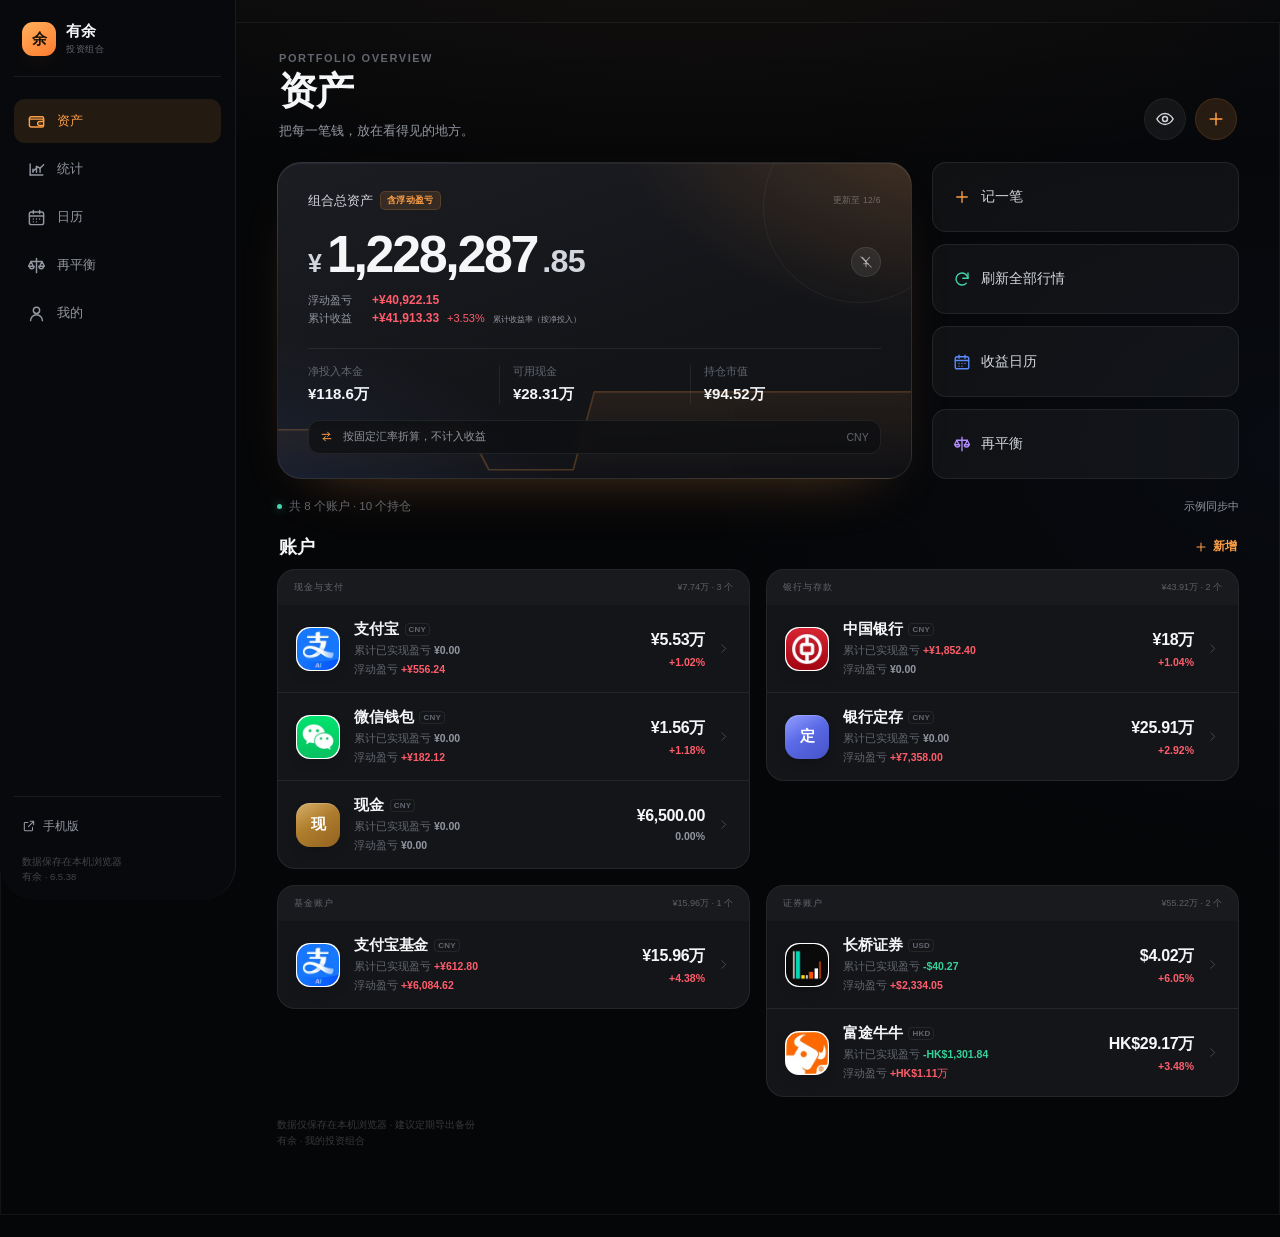
==== commit fa36e878: "chore: 版本号 6.5.38" ====
--- a/pc/index.html
+++ b/pc/index.html
@@ -1401,6 +1401,8 @@
 html[data-theme="light"] .week-tile.gain{background:rgba(200,60,75,.07);border-color:rgba(200,60,75,.14)}
 html[data-theme="light"] .week-tile.loss{background:rgba(30,140,100,.07);border-color:rgba(30,140,100,.14)}
 html[data-theme="light"] .month-cell.active{background:rgba(225,132,34,.08);border-color:rgba(225,132,34,.3)}
+html[data-theme="light"] .hero-big-toggle{background:rgba(16,24,40,.05);border-color:rgba(16,24,40,.12);color:rgba(16,24,40,.5)}
+html[data-theme="light"] .hero-big-toggle.on{background:rgba(225,132,34,.14);border-color:rgba(225,132,34,.34);color:#c26a12}
 html[data-theme="light"] .detail-hero,
 html[data-theme="light"] .group-scheme-card,
 html[data-theme="light"] .profile-card{
@@ -2127,7 +2129,7 @@
 'use strict';
 
 const APP_NAME = '有余';
-const APP_VERSION = '6.5.36';
+const APP_VERSION = '6.5.38';
 const IS_DESKTOP = document.documentElement.getAttribute('data-layout') === 'desktop';
 const PC_HREF = 'pc/index.html';
 const MOBILE_HREF = /\/pc\//.test(location.pathname) ? '../index.html' : 'index.html';
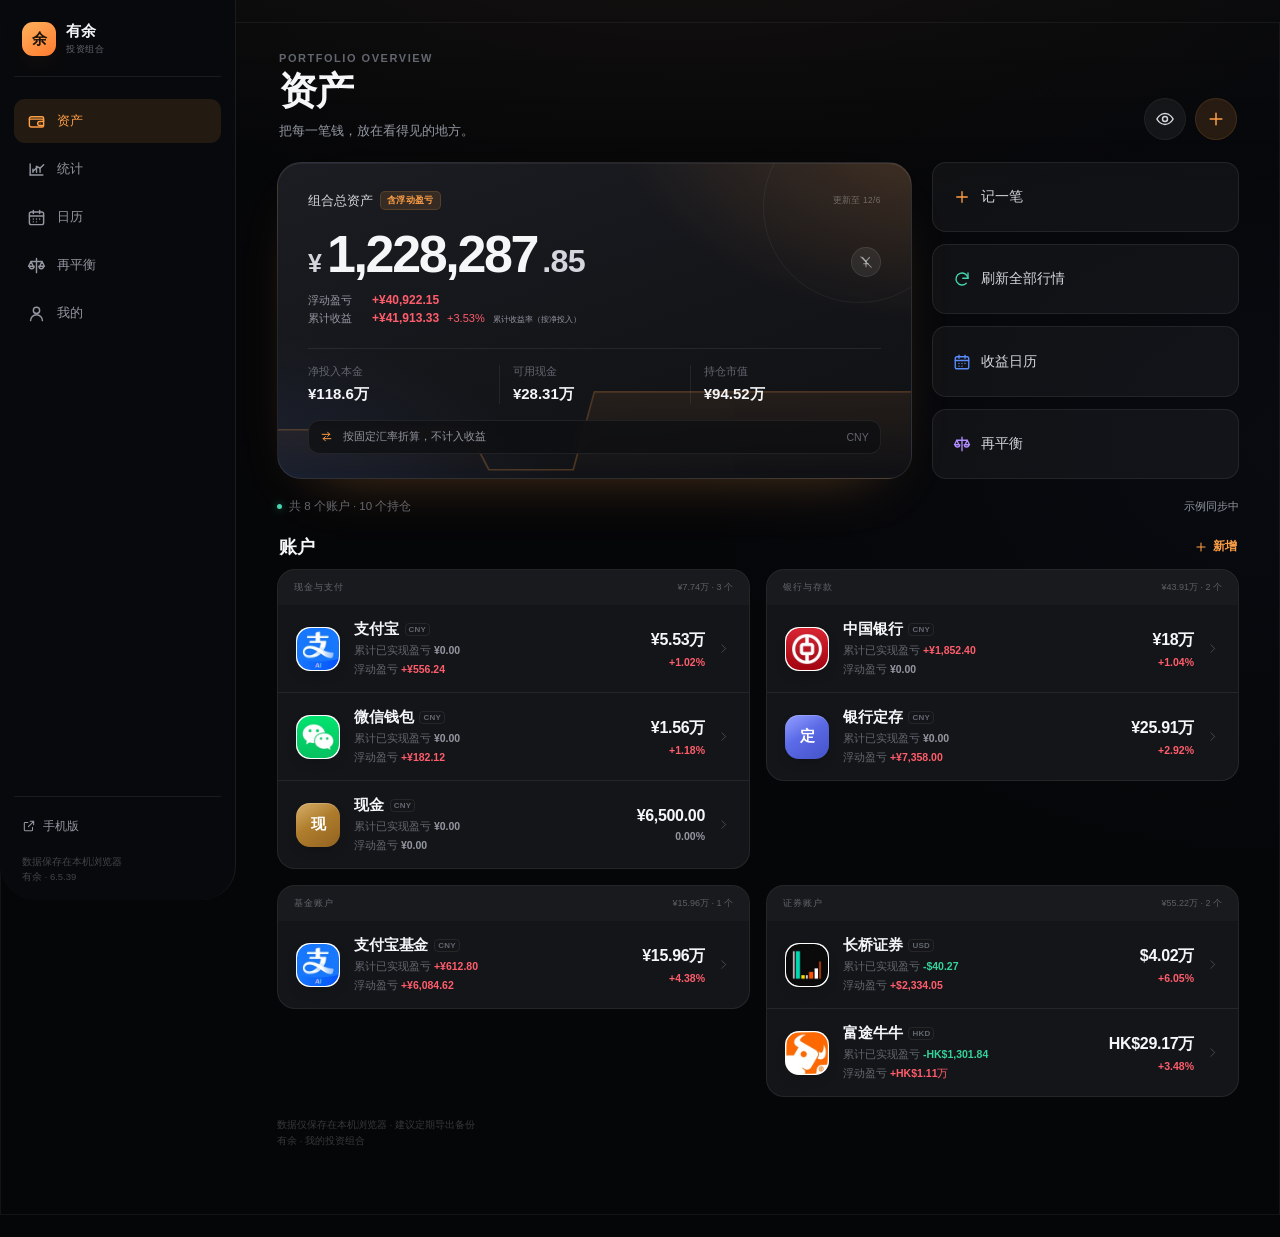
==== commit 79f24854: "feat: 刷新行情时自动补齐缺失的历史行情" ====
--- a/pc/index.html
+++ b/pc/index.html
@@ -2129,7 +2129,7 @@
 'use strict';
 
 const APP_NAME = '有余';
-const APP_VERSION = '6.5.38';
+const APP_VERSION = '6.5.39';
 const IS_DESKTOP = document.documentElement.getAttribute('data-layout') === 'desktop';
 const PC_HREF = 'pc/index.html';
 const MOBILE_HREF = /\/pc\//.test(location.pathname) ? '../index.html' : 'index.html';
@@ -8169,6 +8169,7 @@
     return;
   }
   refreshAllRunning = true;
+  let hist = null;
   const setLabel = t => { if (btn && btn.isConnected) btn.innerHTML = icon('refresh') + esc(t); };
   if (btn) { btn.classList.add('busy'); btn.disabled = true; }
   setLabel('刷新中 0/' + ids.length);
@@ -8183,6 +8184,25 @@
     state.meta = state.meta || {};
     state.meta.marketSyncedAt = nowISO();
     saveState();
+
+    // 行情刷新完，顺带把缺历史行情的标的补齐
+    const pending = [];
+    accounts().forEach(a => (a.instruments || []).forEach(i => {
+      if (i.market && i.market.code && !i.market.historyLoaded) pending.push(i.id);
+    }));
+    if (pending.length) {
+      setLabel('补历史 0/' + pending.length);
+      let fixed = 0;
+      for (let k = 0; k < pending.length; k++) {
+        await ensureInstrumentHistory(pending[k], { noRefresh: true });
+        const inst = instrumentById(pending[k]);
+        if (inst && inst.market && inst.market.historyLoaded) fixed++;
+        setLabel('补历史 ' + (k + 1) + '/' + pending.length);
+        await new Promise(resolve => setTimeout(resolve, 120));
+      }
+      hist = { total: pending.length, fixed: fixed };
+      saveState();
+    }
   } catch (e) {
     console.warn('批量刷新行情失败', e);
   } finally {
@@ -8190,7 +8210,12 @@
     if (btn) { btn.classList.remove('busy'); btn.disabled = false; }
   }
   const failed = ids.length - ok;
-  toast(failed ? '行情已刷新 · 成功 ' + ok + ' 个，失败 ' + failed + ' 个' : '行情已刷新 · 共 ' + ok + ' 个标的', failed ? 'error' : 'success');
+  const parts = [];
+  parts.push(failed ? '行情 ' + ok + '/' + ids.length : '行情已刷新');
+  if (hist && hist.total) {
+    parts.push('补历史 ' + hist.fixed + '/' + hist.total);
+  }
+  toast(parts.join(' · '), failed ? 'error' : 'success');
   refreshPage();
 }
 
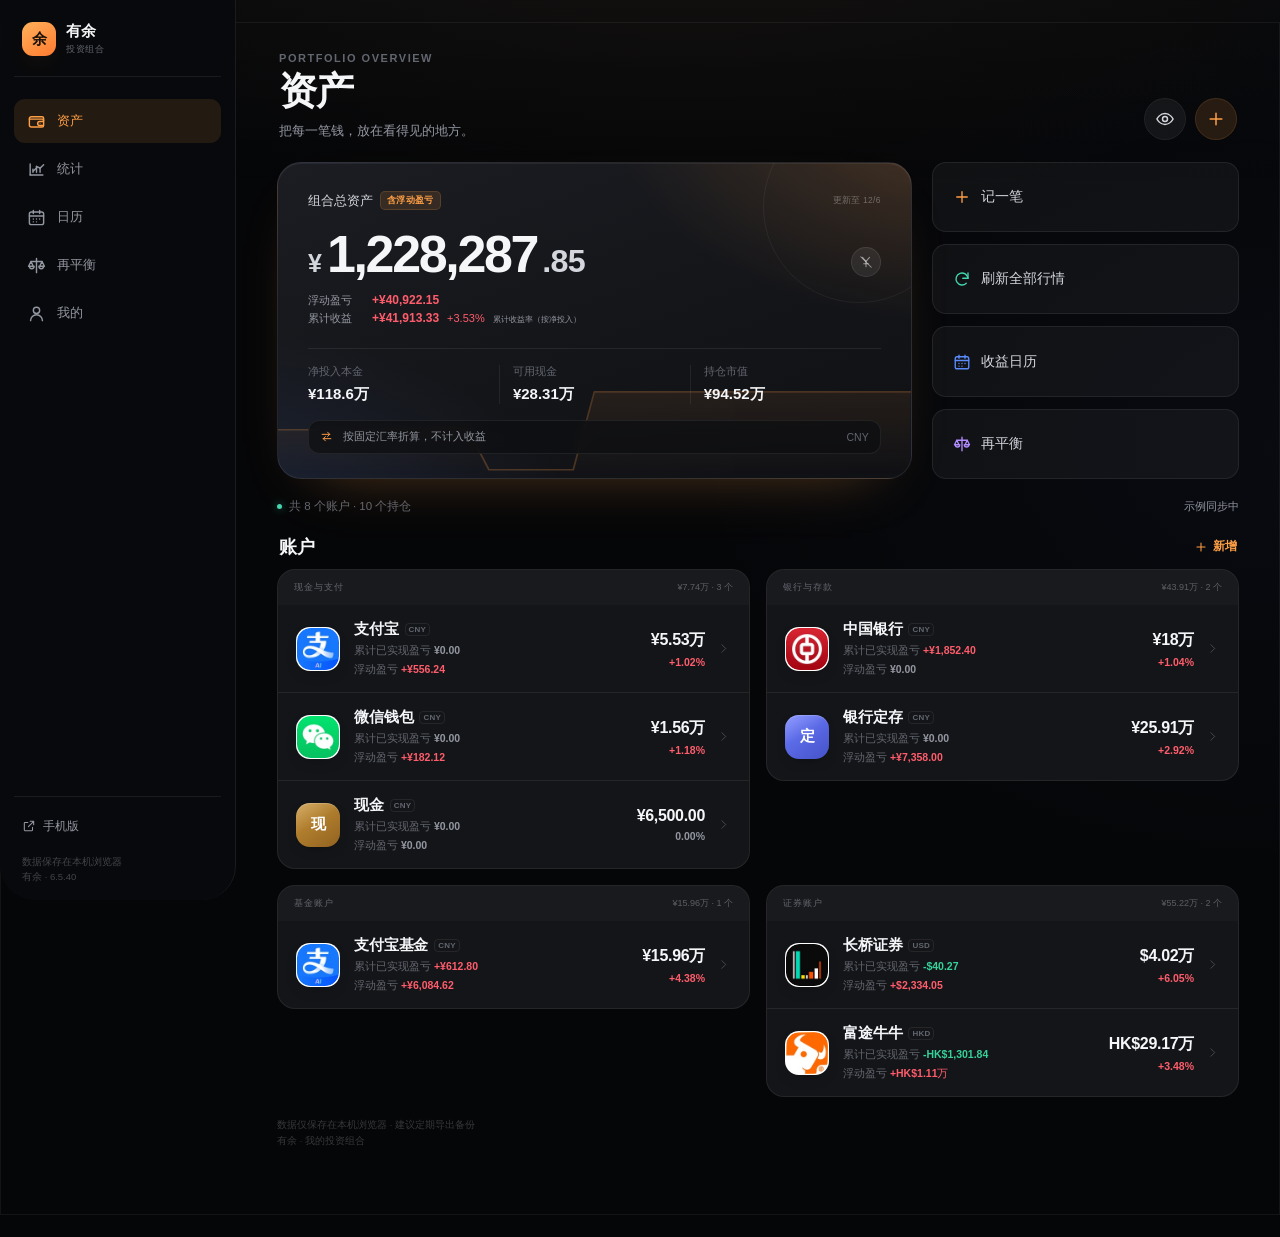
==== commit 1789d3c1: "fix: 弹窗底部圆角被内容覆盖" ====
--- a/pc/index.html
+++ b/pc/index.html
@@ -876,7 +876,7 @@
 .sheet{
   width:100%;max-width:var(--app-w);max-height:92dvh;max-height:92vh;
   background:#15161a;border:1px solid rgba(255,255,255,.08);border-bottom:0;
-  border-radius:26px 26px 0 0;display:flex;flex-direction:column;
+  border-radius:26px 26px 0 0;display:flex;flex-direction:column;overflow:hidden;
   transform:translateY(100%);transition:transform .34s cubic-bezier(.22,.85,.24,1);
   box-shadow:0 -20px 60px rgba(0,0,0,.5);
 }
@@ -2129,7 +2129,7 @@
 'use strict';
 
 const APP_NAME = '有余';
-const APP_VERSION = '6.5.39';
+const APP_VERSION = '6.5.40';
 const IS_DESKTOP = document.documentElement.getAttribute('data-layout') === 'desktop';
 const PC_HREF = 'pc/index.html';
 const MOBILE_HREF = /\/pc\//.test(location.pathname) ? '../index.html' : 'index.html';
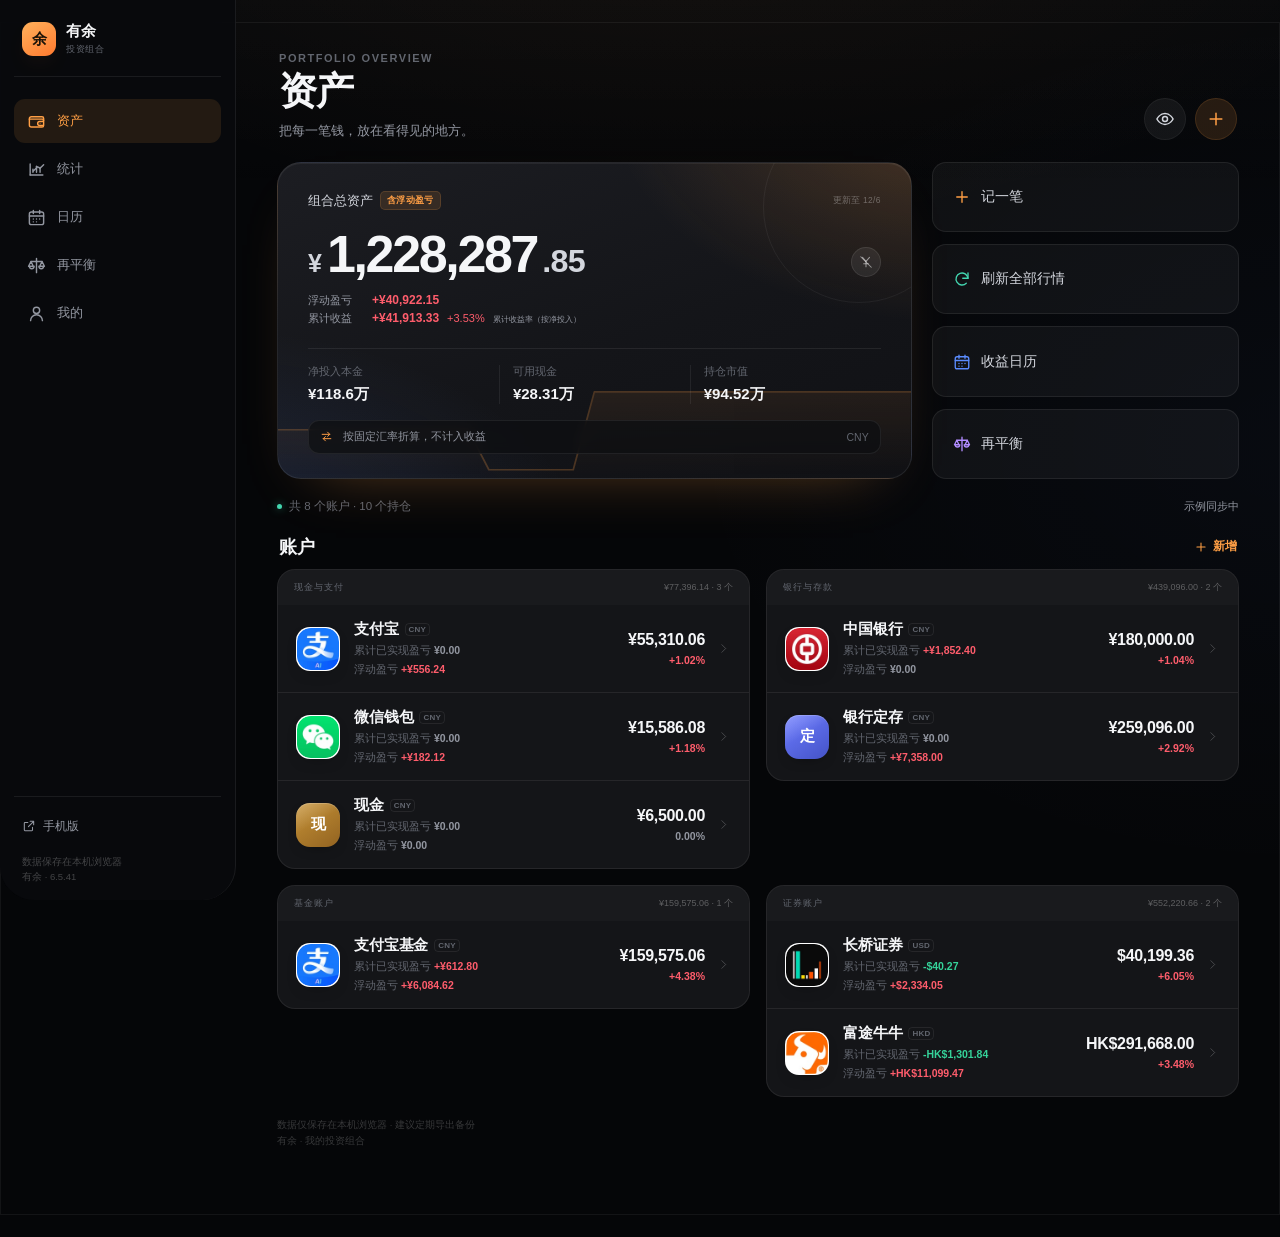
==== commit c5489cc8: "fix: 账户列表金额不再按万折叠" ====
--- a/pc/index.html
+++ b/pc/index.html
@@ -2129,7 +2129,7 @@
 'use strict';
 
 const APP_NAME = '有余';
-const APP_VERSION = '6.5.40';
+const APP_VERSION = '6.5.41';
 const IS_DESKTOP = document.documentElement.getAttribute('data-layout') === 'desktop';
 const PC_HREF = 'pc/index.html';
 const MOBILE_HREF = /\/pc\//.test(location.pathname) ? '../index.html' : 'index.html';
@@ -5213,10 +5213,10 @@
   return '<a class="account-row" href="#/account/' + encodeURIComponent(a.id) + '">' +
     accountIconHTML(a) +
     '<div class="acct-main"><div class="acct-name">' + esc(a.name) + ' <span class="ccy">' + a.currency + '</span></div>' +
-      '<div class="acct-meta"><span>累计已实现盈亏 <b class="' + pnlClass(realized) + '">' + pnlText(realized, { compact: true, currency: ccy }) + '</b></span></div>' +
-      '<div class="acct-meta"><span>浮动盈亏 <b class="' + pnlClass(floating) + '">' + pnlText(floating, { compact: true, currency: ccy }) + '</b></span></div>' +
+      '<div class="acct-meta"><span>累计已实现盈亏 <b class="' + pnlClass(realized) + '">' + pnlText(realized, { currency: ccy }) + '</b></span></div>' +
+      '<div class="acct-meta"><span>浮动盈亏 <b class="' + pnlClass(floating) + '">' + pnlText(floating, { currency: ccy }) + '</b></span></div>' +
     '</div>' +
-    '<div class="acct-value"><div class="v">' + fmtMoney(market, { compact: true, currency: ccy }) + '</div>' +
+    '<div class="acct-value"><div class="v">' + fmtMoney(market, { currency: ccy }) + '</div>' +
       '<div class="p ' + pnlClass(pct) + '">' + (pct == null ? '—' : fmtPct(pct, 2)) + '</div>' +
     '</div>' +
     '<span class="acct-chevron">' + icon('chevronRight') + '</span></a>';
@@ -5461,7 +5461,7 @@
     if (!ms.length) return;
     const total = sum(ms, m => m.marketBase);
     accountList += '<div class="list-card">' +
-      '<div class="account-group-label"><span>' + g.title + '</span><span>' + fmtMoney(total, { compact: true }) + ' · ' + ms.length + ' 个</span></div>' +
+      '<div class="account-group-label"><span>' + g.title + '</span><span>' + fmtMoney(total) + ' · ' + ms.length + ' 个</span></div>' +
       ms.map(accountRowHTML).join('') + '</div>';
   });
   if (!accountList) {
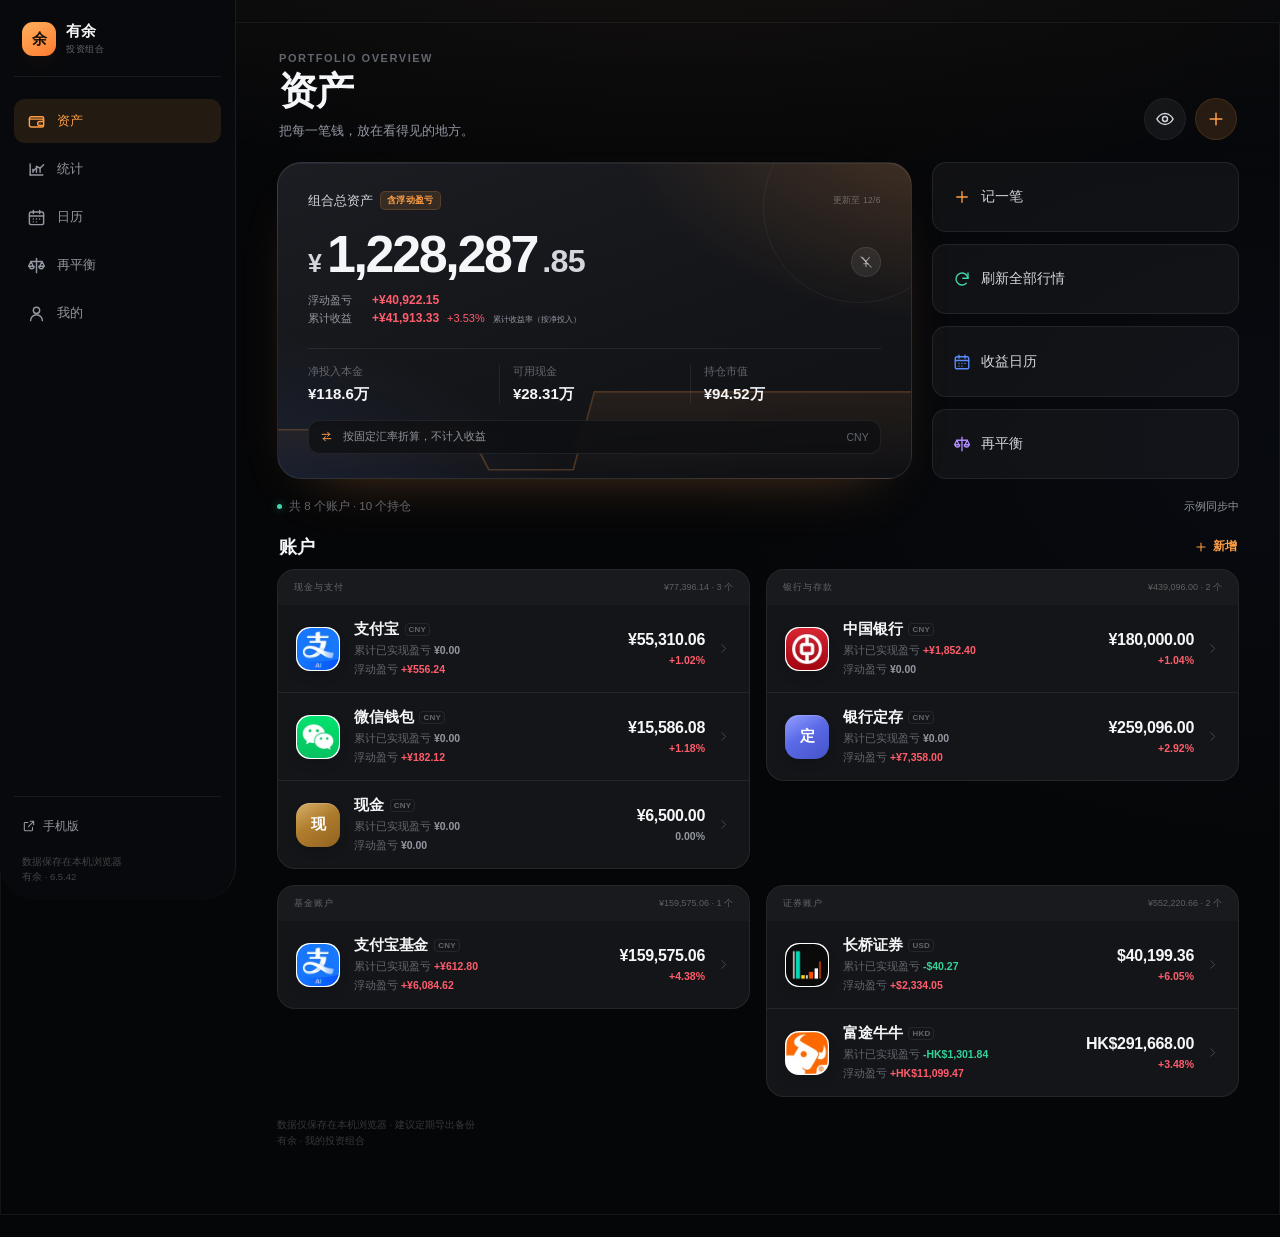
==== commit 4222cae8: "feat: 再平衡分组可点击查看构成" ====
--- a/pc/index.html
+++ b/pc/index.html
@@ -601,7 +601,8 @@
 .reb-summary .l .icon{width:15px;height:15px;color:var(--accent)}
 .reb-summary .r{font-size:10px;font-weight:600;color:var(--ink-2)}
 .reb-list{margin-top:8px}
-.reb-row{padding:14px 0;border-bottom:1px solid var(--line)}
+.reb-row{padding:14px 0;border-bottom:1px solid var(--line);display:block;width:100%;text-align:left;background:none;color:inherit;font:inherit}
+button.reb-row:active{opacity:.8}
 .reb-row:last-child{border-bottom:0}
 .reb-top{display:flex;align-items:center;gap:7px;margin-bottom:8px}
 .reb-top .dot{width:7px;height:7px;border-radius:2px;flex:0 0 7px}
@@ -2129,7 +2130,7 @@
 'use strict';
 
 const APP_NAME = '有余';
-const APP_VERSION = '6.5.41';
+const APP_VERSION = '6.5.42';
 const IS_DESKTOP = document.documentElement.getAttribute('data-layout') === 'desktop';
 const PC_HREF = 'pc/index.html';
 const MOBILE_HREF = /\/pc\//.test(location.pathname) ? '../index.html' : 'index.html';
@@ -6391,15 +6392,15 @@
       '<button class="text-btn" style="font-size:9px;margin-left:4px" data-action="go" data-href="#/groups/' + encodeURIComponent(sid) + '">去分组 ' + icon('chevronRight') + '</button></div></div>' : '') +
   '</section>' +
   '<section class="card pad" style="margin-top:14px">' +
-    '<div class="card-head" style="padding:0"><div><h2>偏离与目标区间</h2><div class="sub">竖线为目标，底色区域为 ±' + tolerance.toFixed(1) + '% 容忍带</div></div></div>' +
-    '<div class="reb-list">' + rebalanceRows(items, tolerance) + '</div>' +
+    '<div class="card-head" style="padding:0"><div><h2>偏离与目标区间</h2><div class="sub">竖线为目标，底色区域为 ±' + tolerance.toFixed(1) + '% 容忍带 · 点击分组查看构成</div></div></div>' +
+    '<div class="reb-list">' + rebalanceRows(items, tolerance, sid) + '</div>' +
   '</section>' +
   '<div class="reb-actions"><button class="btn ghost" data-action="open-target-editor" data-scheme="' + esc(sid) + '">' + icon('sliders') + '调整目标</button>' +
     '<button class="btn primary" data-action="open-rebalance-plan" data-scheme="' + esc(sid) + '">' + icon('sparkles') + '查看再平衡</button></div>' +
   '<div style="height:12px"></div>';
 }
 
-function rebalanceRows(items, tolerance) {
+function rebalanceRows(items, tolerance, schemeId) {
   if (!items.length) return '<div class="tiny" style="padding:20px;text-align:center">还没有分组目标</div>';
   return items.map(it => {
     const current = clamp(it.pct * 100, 0, 100);
@@ -6409,7 +6410,7 @@
     const statusCls = it.status === 'high' ? 'high' : it.status === 'low' ? 'low' : 'ok';
     const statusText = groupStatusText(it.status);
     const diff = it.drift;
-    return '<div class="reb-row">' +
+    return '<button class="reb-row" data-action="open-group-detail" data-id="' + esc(it.id) + '" data-scheme="' + esc(schemeId || '') + '">' +
       '<div class="reb-top"><span class="dot" style="background:' + it.color + '"></span><span class="name">' + esc(it.name) + '</span>' +
         '<span class="st ' + statusCls + '">' + statusText + '</span></div>' +
       '<div class="reb-track"><span class="reb-zone" style="left:' + left.toFixed(1) + '%;width:' + width.toFixed(1) + '%"></span>' +
@@ -6417,7 +6418,7 @@
         '<span class="reb-target" style="left:calc(' + target.toFixed(1) + '% - 1px)"></span></div>' +
       '<div class="reb-meta"><span>目标 <b>' + target.toFixed(1) + '%</b> · 当前 <b>' + current.toFixed(1) + '%</b> · ' + (it.status === 'high' ? '超出' : it.status === 'low' ? '低于' : '接近') + ' <b class="diff ' + statusCls + '">' + (diff >= 0 ? '+' : '') + diff.toFixed(1) + '%</b></span>' +
         '<span>' + (it.status === 'ok' ? '在目标区间内' : Math.abs(it.delta) < 0.005 ? '无需操作' : (it.delta > 0 ? '需买入 ' : '需卖出 ') + fmtMoney(Math.abs(it.delta), { compact: true })) + '</span></div>' +
-    '</div>';
+    '</button>';
   }).join('');
 }
 
@@ -9022,7 +9023,7 @@
     case 'open-group-editor': closeAllSheets(); setTimeout(() => openGroupEditor(d.scheme, d.id || null), 50); return;
     case 'open-type-editor': closeAllSheets(); setTimeout(() => openTypeEditor(d.kind, d.id || ''), 50); return;
     case 'move-group': moveGroup(d.id, Number(d.dir)); return;
-    case 'open-group-detail': openGroupDetailSheet(d.id); return;
+    case 'open-group-detail': openGroupDetailSheet(d.id, d.scheme || undefined); return;
     case 'open-target-editor': closeAllSheets(); setTimeout(() => openTargetEditor(d.scheme), 60); return;
     case 'open-rebalance-plan': openRebalancePlanSheet(d.scheme); return;
 
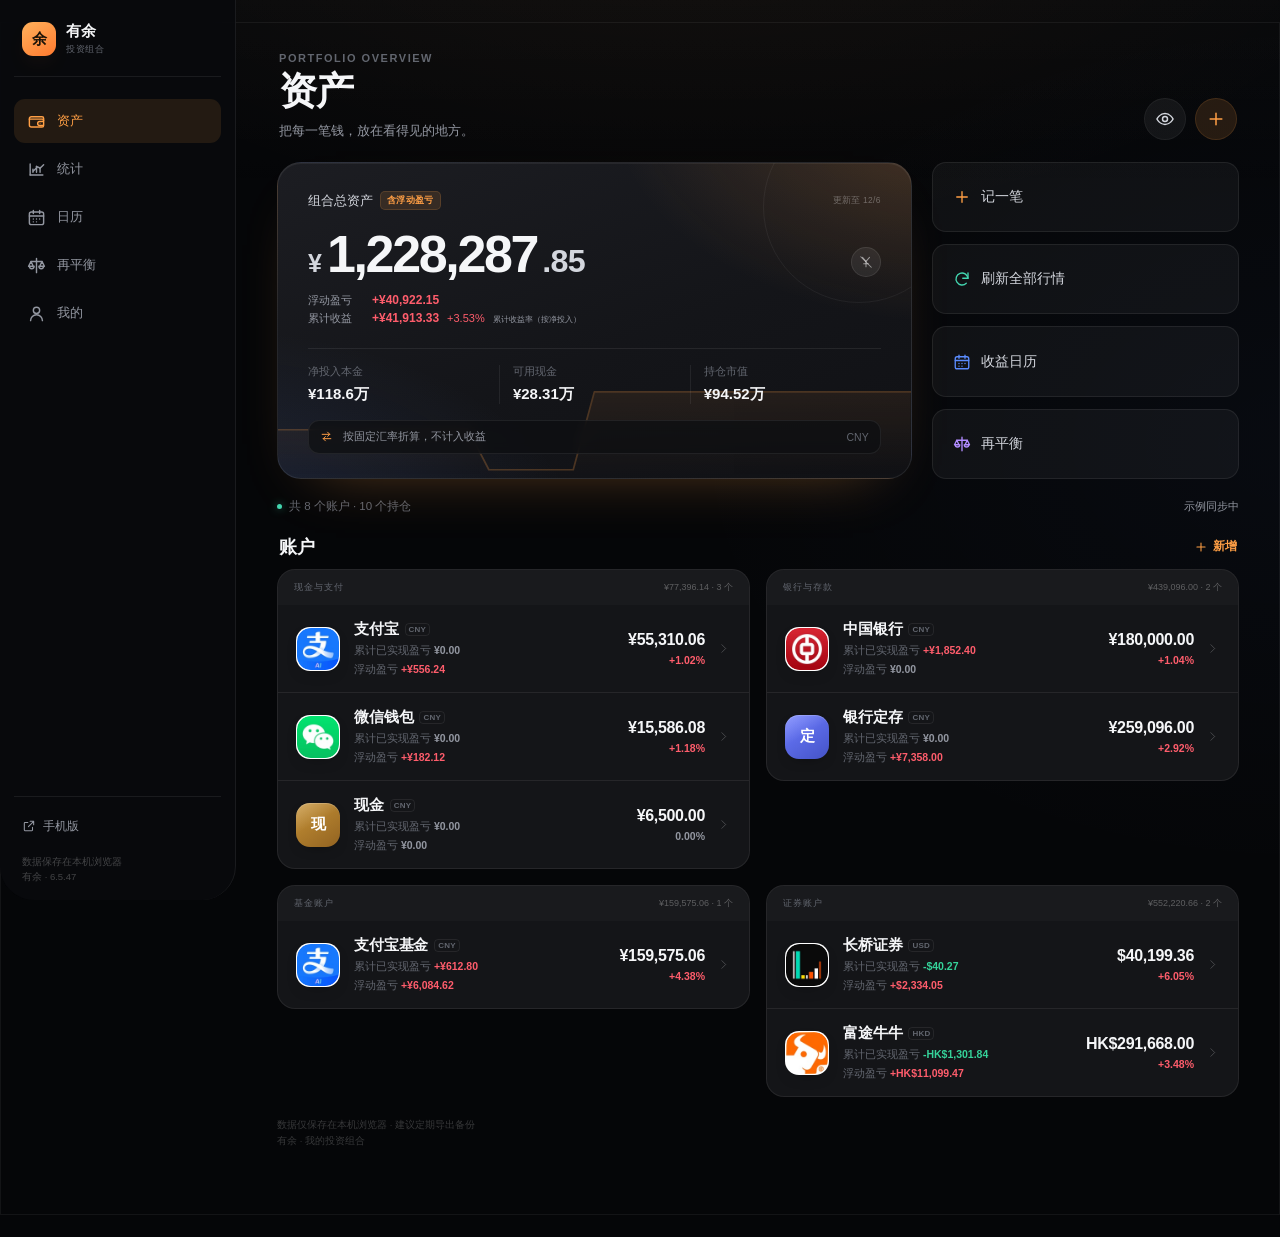
==== commit 457ea810: "feat: 支持汇丰、众安、中银香港、兴业银行、Wise、iFAST 官方图标" ====
--- a/pc/index.html
+++ b/pc/index.html
@@ -2130,7 +2130,7 @@
 'use strict';
 
 const APP_NAME = '有余';
-const APP_VERSION = '6.5.42';
+const APP_VERSION = '6.5.47';
 const IS_DESKTOP = document.documentElement.getAttribute('data-layout') === 'desktop';
 const PC_HREF = 'pc/index.html';
 const MOBILE_HREF = /\/pc\//.test(location.pathname) ? '../index.html' : 'index.html';
@@ -2899,8 +2899,8 @@
 
 
 /* 内置账户品牌图标（App Store 图标快照，仅本地使用） */
-const ACCOUNT_BRANDS = [{"id":"alipay","name":"支付宝","aliases":["支付宝","alipay","余额宝"]},{"id":"wechat","name":"微信","aliases":["微信","wechat","weixin","零钱通"]},{"id":"unionpay","name":"云闪付","aliases":["云闪付","unionpay"]},{"id":"digitalrmb","name":"数字人民币","aliases":["数字人民币","e-cny"]},{"id":"jd","name":"京东","aliases":["京东","jd"]},{"id":"meituan","name":"美团","aliases":["美团","meituan"]},{"id":"douyin","name":"抖音","aliases":["抖音","douyin"]},{"id":"pinduoduo","name":"拼多多","aliases":["拼多多","pinduoduo"]},{"id":"didi","name":"滴滴","aliases":["滴滴","didi"]},{"id":"ctrip","name":"携程","aliases":["携程","ctrip"]},{"id":"icbc","name":"工商银行","aliases":["工商银行","icbc"]},{"id":"ccb","name":"建设银行","aliases":["建设银行","ccb"]},{"id":"abc","name":"农业银行","aliases":["农业银行","abc"]},{"id":"boc","name":"中国银行","aliases":["中国银行","boc"]},{"id":"bocom","name":"交通银行","aliases":["交通银行","bocom"]},{"id":"psbc","name":"邮储银行","aliases":["邮储银行","psbc"]},{"id":"cmb","name":"招商银行","aliases":["招商银行","cmb"]},{"id":"citicbank","name":"中信银行","aliases":["中信银行","citic"]},{"id":"ceb","name":"光大银行","aliases":["光大银行","ceb"]},{"id":"minsheng","name":"民生银行","aliases":["民生银行","minsheng"]},{"id":"spdb","name":"浦发银行","aliases":["浦发银行","spdb"]},{"id":"pinganbank","name":"平安银行","aliases":["平安银行","pingan"]},{"id":"huaxia","name":"华夏银行","aliases":["华夏银行","huaxia"]},{"id":"cgb","name":"广发银行","aliases":["广发银行","cgb"]},{"id":"bob","name":"北京银行","aliases":["北京银行","bob"]},{"id":"bos","name":"上海银行","aliases":["上海银行","bos"]},{"id":"nbcb","name":"宁波银行","aliases":["宁波银行","nbcb"]},{"id":"webank","name":"微众银行","aliases":["微众银行","webank"]},{"id":"mybank","name":"网商银行","aliases":["网商银行","mybank"]},{"id":"futu","name":"富途","aliases":["富途","futu","moomoo"]},{"id":"tiger","name":"老虎证券","aliases":["老虎证券","tiger"]},{"id":"longbridge","name":"长桥","aliases":["长桥","longbridge","longport"]},{"id":"eastmoney","name":"东方财富","aliases":["东方财富","eastmoney"]},{"id":"htsc","name":"华泰证券","aliases":["华泰证券","htsc"]},{"id":"citicsec","name":"中信证券","aliases":["中信证券","citic"]},{"id":"gtja","name":"国泰君安","aliases":["国泰君安","gtja","国泰海通"]},{"id":"cicc","name":"中金","aliases":["中金","cicc"]},{"id":"gfsec","name":"广发证券","aliases":["广发证券","gf"]},{"id":"cms","name":"招商证券","aliases":["招商证券","cms"]},{"id":"galaxy","name":"银河证券","aliases":["银河证券","galaxy"]},{"id":"haitong","name":"海通证券","aliases":["海通证券","haitong"]},{"id":"guosen","name":"国信证券","aliases":["国信证券","guosen"]},{"id":"pingansec","name":"平安证券","aliases":["平安证券"]},{"id":"ttfund","name":"天天基金","aliases":["天天基金","ttfund"]},{"id":"licaitong","name":"理财通","aliases":["理财通","licaitong"]},{"id":"ibkr","name":"Interactive Brokers","aliases":["interactive brokers","ibkr","盈透"]},{"id":"schwab","name":"Charles Schwab","aliases":["schwab","嘉信"]},{"id":"robinhood","name":"Robinhood","aliases":["robinhood"]},{"id":"coinbase","name":"Coinbase","aliases":["coinbase"]},{"id":"binance","name":"Binance","aliases":["binance","币安"]}];
-const ACCOUNT_BRAND_ICONS = {"alipay":"[data-uri]","wechat":"[data-uri]","unionpay":"[data-uri]","digitalrmb":"[data-uri]","jd":"[data-uri]","meituan":"[data-uri]","douyin":"[data-uri]","pinduoduo":"[data-uri]","didi":"[data-uri]","ctrip":"[data-uri]","icbc":"[data-uri]","ccb":"[data-uri]","abc":"[data-uri]","boc":"[data-uri]","bocom":"[data-uri]","psbc":"[data-uri]","cmb":"[data-uri]","citicbank":"[data-uri]","ceb":"[data-uri]","minsheng":"[data-uri]","spdb":"[data-uri]","pinganbank":"[data-uri]","huaxia":"[data-uri]","cgb":"[data-uri]","bob":"[data-uri]","bos":"[data-uri]","nbcb":"[data-uri]","webank":"[data-uri]","mybank":"[data-uri]","futu":"[data-uri]","tiger":"[data-uri]","longbridge":"[data-uri]","eastmoney":"[data-uri]","htsc":"[data-uri]","citicsec":"[data-uri]","gtja":"[data-uri]","cicc":"[data-uri]","gfsec":"[data-uri]","cms":"[data-uri]","galaxy":"[data-uri]","haitong":"[data-uri]","guosen":"[data-uri]","pingansec":"[data-uri]","ttfund":"[data-uri]","licaitong":"[data-uri]","ibkr":"[data-uri]